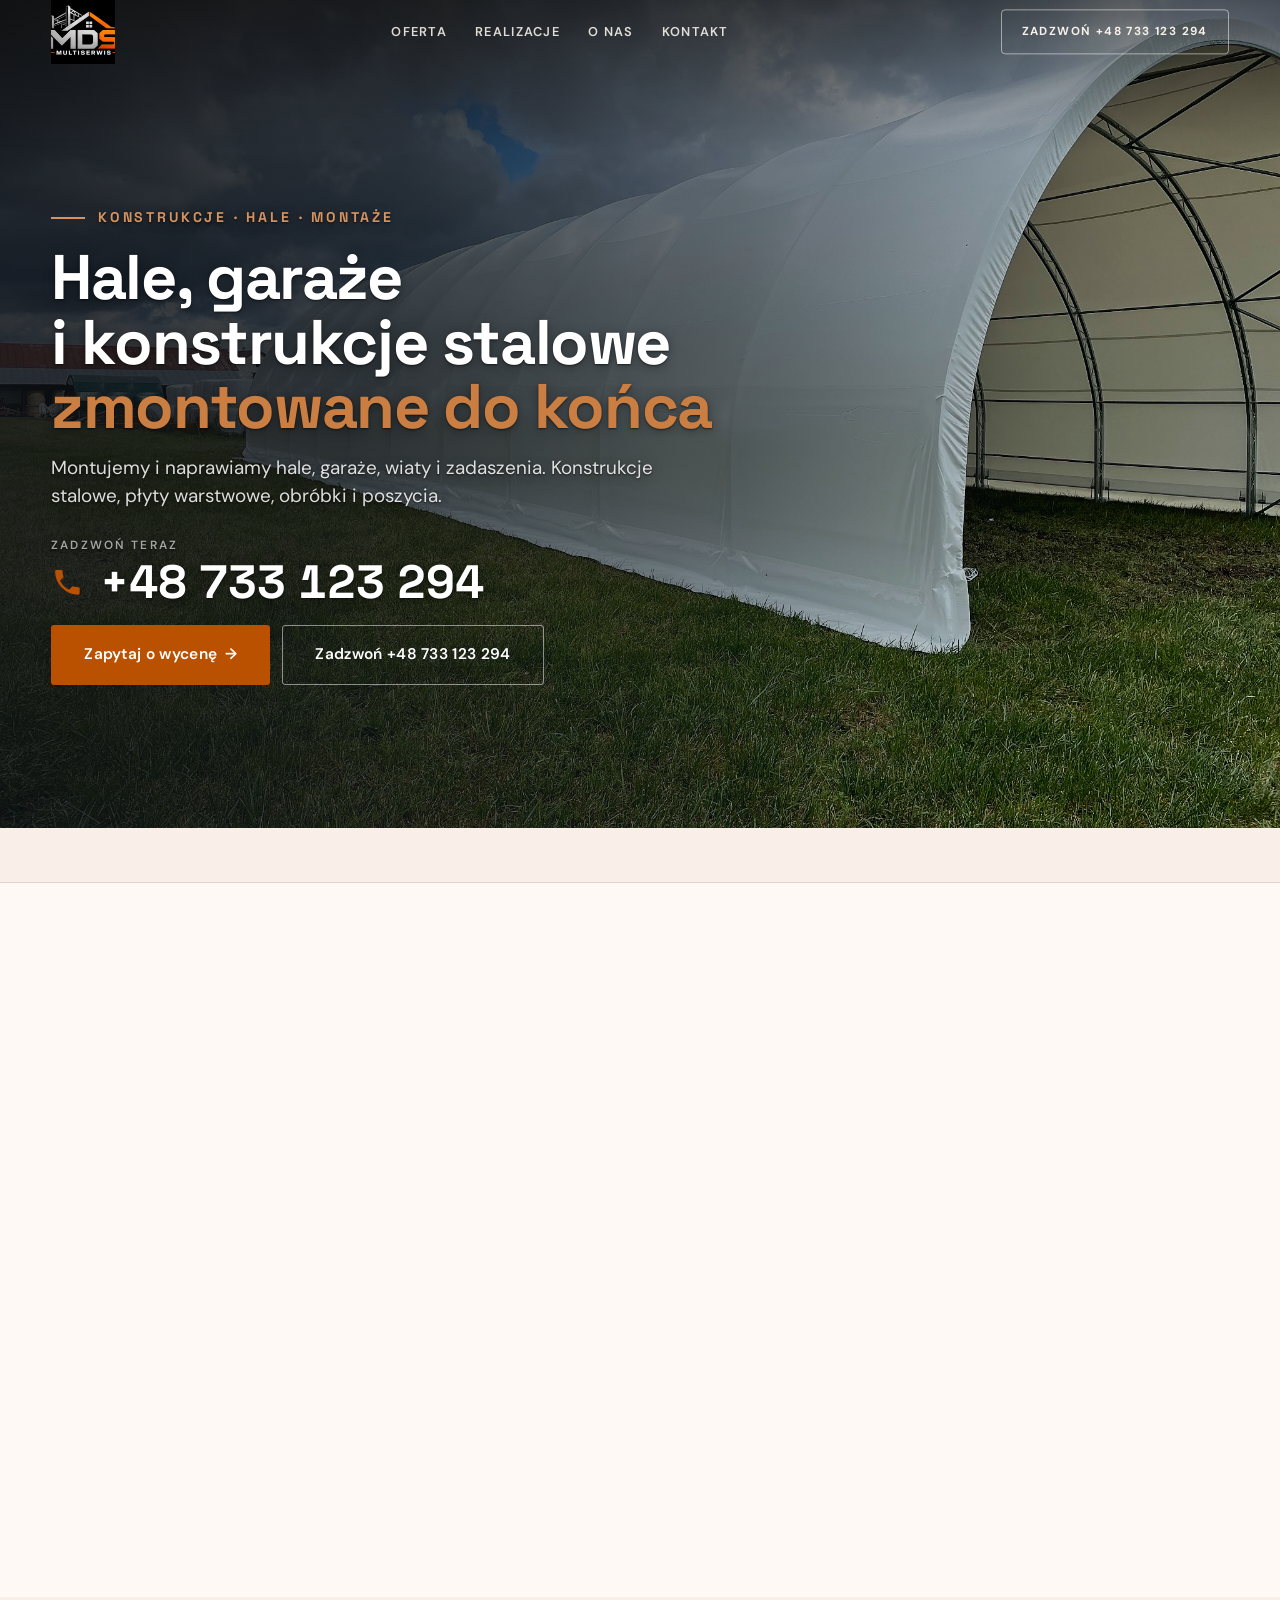
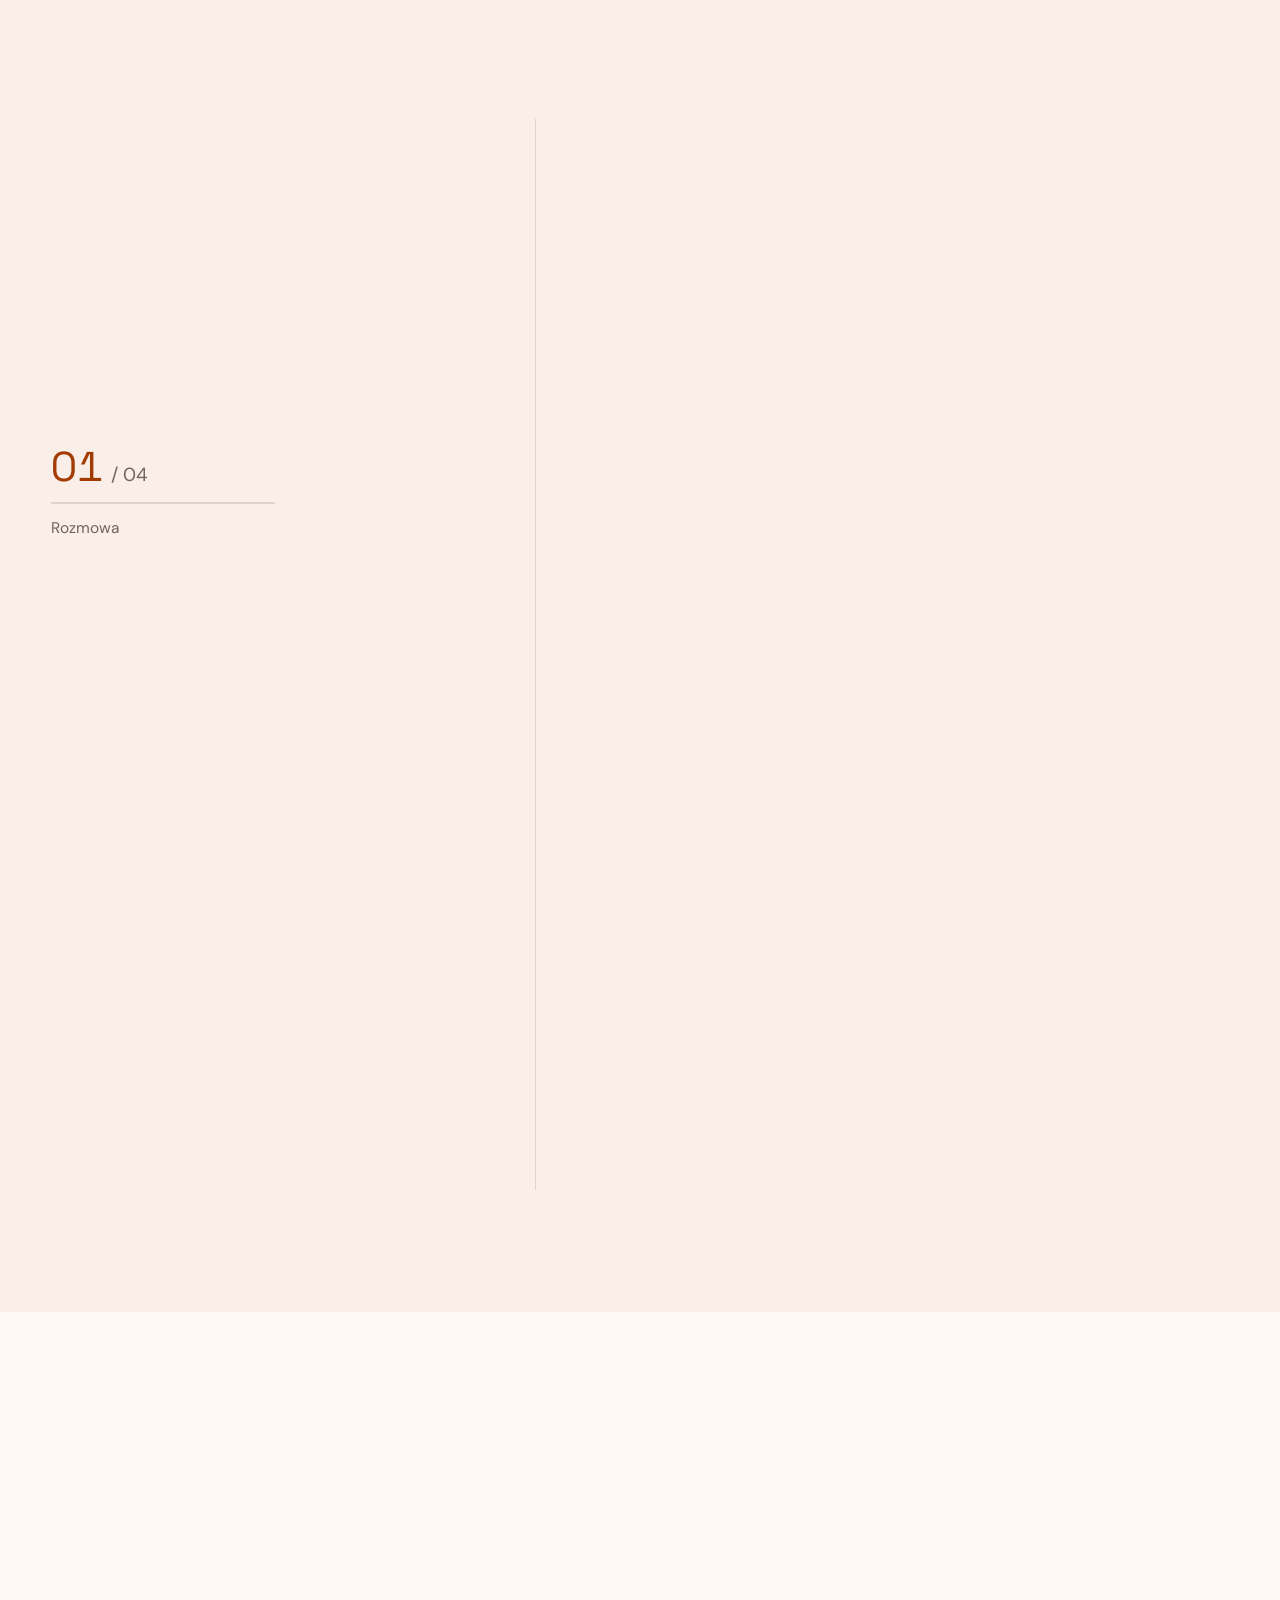
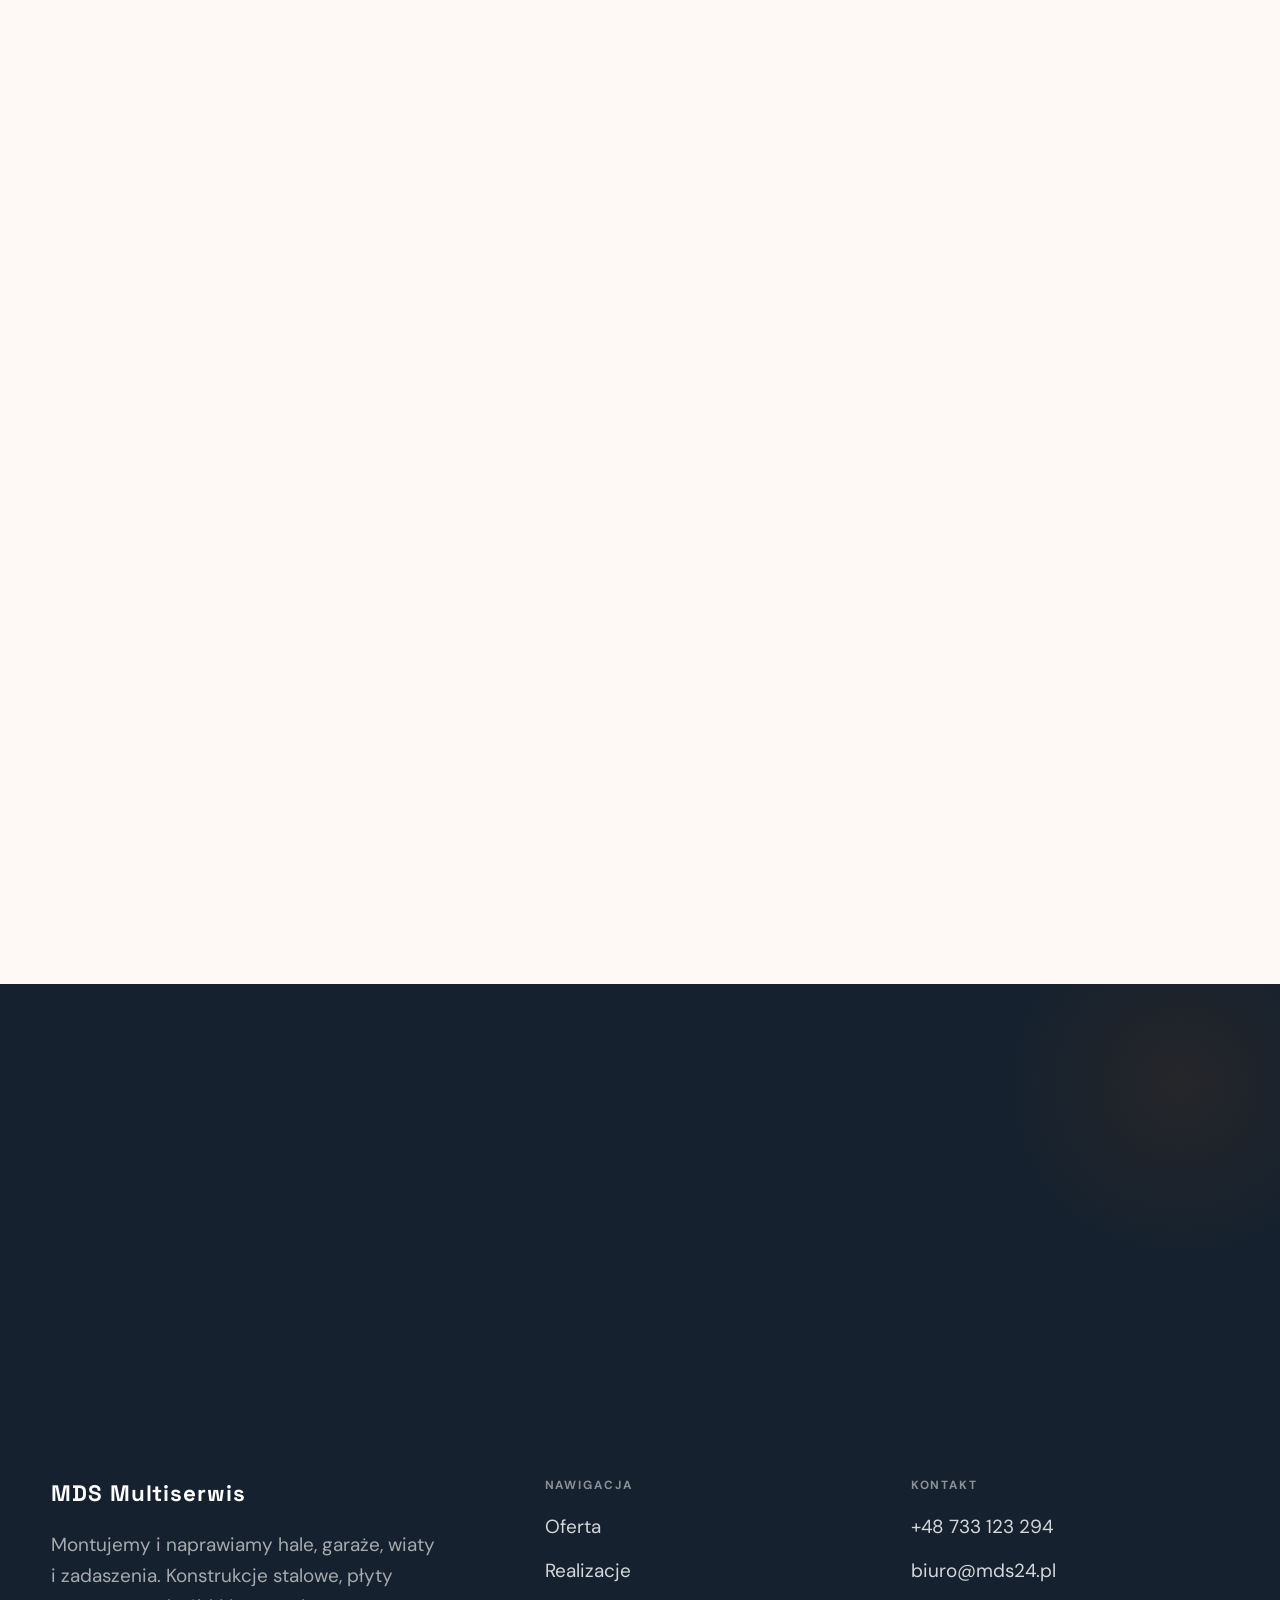
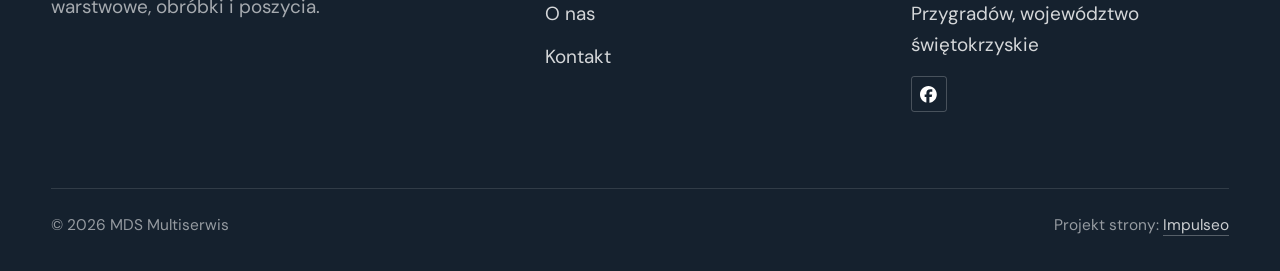
==== index.html @ 00809fe8 "Strona demo: mds-multiserwis" ====
<!DOCTYPE html>
<html lang="pl">
<head>
<meta charset="UTF-8">
<meta name="viewport" content="width=device-width, initial-scale=1.0">
<title>MDS Multiserwis - hale, konstrukcje stalowe, garaże i zadaszenia · świętokrzyskie</title>
<meta name="description" content="MDS Multiserwis - montaż i demontaż konstrukcji stalowych, hal, garaży, wiat i zadaszeń, montaż płyt warstwowych i obróbek, naprawy poszyć dachowych i ściennych. Przygradów, świętokrzyskie. Tel. 733 123 294.">
<link rel="canonical" href="https://kris20032.github.io/mds-multiserwis/">
<meta name="robots" content="noindex, nofollow">
<meta property="og:type" content="website">
<meta property="og:locale" content="pl_PL">
<meta property="og:site_name" content="MDS Multiserwis">
<meta property="og:title" content="MDS Multiserwis - hale, konstrukcje stalowe, garaże i zadaszenia · świętokrzyskie">
<meta property="og:description" content="MDS Multiserwis - montaż i demontaż konstrukcji stalowych, hal, garaży, wiat i zadaszeń, montaż płyt warstwowych i obróbek, naprawy poszyć dachowych i ściennych. Przygradów, świętokrzyskie. Tel. 733 123 294.">
<meta property="og:url" content="https://kris20032.github.io/mds-multiserwis/">
<meta property="og:image" content="https://kris20032.github.io/mds-multiserwis/img/og.jpg">
<meta property="og:image:width" content="1200">
<meta property="og:image:height" content="630">
<meta name="twitter:card" content="summary_large_image">
<script type="application/ld+json">{"@context": "https://schema.org", "@type": "LocalBusiness", "name": "MDS Multiserwis", "url": "https://kris20032.github.io/mds-multiserwis/", "telephone": "+48733123294", "image": "https://kris20032.github.io/mds-multiserwis/img/og.jpg", "areaServed": "Przygradów", "sameAs": ["https://www.facebook.com/p/MDS-Multiserwis-61585844955465/"]}</script>
<link rel="preconnect" href="https://fonts.googleapis.com">
<link rel="preconnect" href="https://fonts.gstatic.com" crossorigin>
<link href="https://fonts.googleapis.com/css2?family=Space+Grotesk:wght@500;600;700&family=DM+Sans:opsz,wght@9..40,400;9..40,500;9..40,600&display=swap" rel="stylesheet">
<link rel="stylesheet" href="assets/styles.css?v=4f0861a6">
</head>
<body>

<header class="nav">
  <div class="wrap nav-inner">
    <a class="brand brand-has-logo" href="index.html"><img class="brand-logo" src="img/logo.jpg" alt="MDS Multiserwis" width="1023" height="1023" decoding="async"></a>
    <nav class="nav-links">
      <a href="oferta.html">Oferta</a>
      <a href="realizacje.html">Realizacje</a>
      <a href="o-nas.html">O nas</a>
      <a href="kontakt.html">Kontakt</a>
      <a href="tel:+48733123294" class="btn btn-accent">Zadzwoń +48 733 123 294</a>
    </nav>
    <button class="nav-toggle" aria-label="Menu"><span></span><span></span><span></span></button>
  </div>
</header>

<main>
<section class="hero-fach">
  <img class="hf-photo" src="img/hero.jpg" fetchpriority="high" alt="MDS Multiserwis" width="2048" height="1533">
  <div class="hf-panel">
    <div class="hf-inner">
      <span class="hf-kicker">Konstrukcje · Hale · Montaże</span>
      <h1 class="hf-title">Hale, garaże i konstrukcje stalowe <em>zmontowane do końca</em></h1>
      <p class="hf-lead">Montujemy i naprawiamy hale, garaże, wiaty i zadaszenia. Konstrukcje stalowe, płyty warstwowe, obróbki i poszycia.</p>
      <a class="hf-phone" href="tel:+48733123294"><span class="hf-phone-lab">Zadzwoń teraz</span><span class="hf-phone-num"><svg class="ico-tel" width="16" height="16" viewBox="0 0 24 24" fill="none" aria-hidden="true"><path d="M6.6 10.8a15.5 15.5 0 0 0 6.6 6.6l2.2-2.2a1 1 0 0 1 1-.24 11.4 11.4 0 0 0 3.6.58 1 1 0 0 1 1 1V20a1 1 0 0 1-1 1A17 17 0 0 1 3 4a1 1 0 0 1 1-1h3.5a1 1 0 0 1 1 1c0 1.25.2 2.46.58 3.6a1 1 0 0 1-.25 1l-2.23 2.2Z" fill="currentColor"/></svg> +48 733 123 294</span></a>
      <div class="hf-actions">
        <a href="kontakt.html" class="btn btn-accent">Zapytaj o wycenę <span class="arr">→</span></a>
        <a href="tel:+48733123294" class="btn btn-ghost hf-ghost">Zadzwoń +48 733 123 294</a>
      </div>
    </div>
  </div>
</section>
<section class="fach-promise">
  <div class="wrap">
    <ul class="fp-row reveal"><li>Jasne ustalenia przed startem</li><li>Własne narzędzia i ekipa</li><li>Czytamy dokumentację techniczną</li></ul>
  </div>
</section>
<section class="gateways-band">
  <div class="wrap">
    <div class="gateways">
      <a href="oferta.html" class="gateway reveal"><img src="img/g1.jpg" alt="Konstrukcje stalowe" loading="lazy" width="2048" height="1533" decoding="async"><span class="g-ttl">Konstrukcje stalowe</span></a>
      <a href="oferta.html" class="gateway reveal"><img src="img/g2.jpg" alt="Hale, garaże, wiaty" loading="lazy" width="1448" height="1084" decoding="async"><span class="g-ttl">Hale, garaże, wiaty</span></a>
      <a href="oferta.html" class="gateway reveal"><img src="img/g3.jpg" alt="Płyty warstwowe i obróbki" loading="lazy" width="2048" height="1533" decoding="async"><span class="g-ttl">Płyty warstwowe i obróbki</span></a>
    </div>
  </div>
</section>
<section class="proces proces-os fachowcy">
  <div class="wrap proc-grid">
    <div class="proc-side">
      <div class="head reveal">
        <span class="eyebrow">Jak pracujemy</span>
        <h2>Wiesz, na czym stoisz - na każdym etapie</h2>
        <p>Od pierwszego telefonu do odbioru roboty - krok po kroku.</p>
      </div>
      <div class="proc-count" aria-hidden="true"><span class="pc-cur">01</span><span class="pc-all">/ 04</span></div>
      <div class="proc-bar" aria-hidden="true"><i></i></div>
      <p class="proc-now" aria-hidden="true">Rozmowa</p>
    </div>
    <ol class="proces-line">
      <li class="reveal"><span class="pno">01</span><h3>Rozmowa</h3><p>Dzwonisz albo piszesz: co jest do zrobienia, gdzie i w jakim terminie.</p></li>
      <li class="reveal"><span class="pno">02</span><h3>Ustalenie zakresu</h3><p>Przyjeżdżamy albo przeglądamy dokumentację i ustalamy dokładnie, co wchodzi w zakres.</p></li>
      <li class="reveal"><span class="pno">03</span><h3>Wycena</h3><p>Dostajesz konkretną wycenę przed rozpoczęciem pracy, bez względu na to, czy to jeden dzień naprawy, czy duży montaż.</p></li>
      <li class="reveal"><span class="pno">04</span><h3>Realizacja</h3><p>Przyjeżdżamy z własnymi narzędziami i doprowadzamy montaż do końca w ustalonym terminie.</p></li>
    </ol>
  </div>
</section>
<section>
  <div class="wrap">
    <div class="head reveal">
      <span class="eyebrow">Realizacje</span>
      <h2>Nasze realizacje</h2>
      <p>Hale namiotowe, garaże z płyt warstwowych, elewacje i przygotowanie terenu - zdjęcia z naszych montaży.</p>
    </div>
    <div class="gallery">
      <div class="tile t-two3 reveal"><img src="img/g4.jpg" alt="MDS Multiserwis" loading="lazy" width="2048" height="1533" decoding="async"></div>
      <div class="tile t-third reveal"><img src="img/g5.jpg" alt="MDS Multiserwis" loading="lazy" width="1464" height="1984" decoding="async"></div>
      <div class="tile t-third reveal"><img src="img/g6.jpg" alt="MDS Multiserwis" loading="lazy" width="1400" height="1048" decoding="async"></div>
      <div class="tile t-third reveal"><img src="img/g7.jpg" alt="MDS Multiserwis" loading="lazy" width="1400" height="1050" decoding="async"></div>
      <div class="tile t-third reveal"><img src="img/g8.jpg" alt="MDS Multiserwis" loading="lazy" width="1400" height="1048" decoding="async"></div>
    </div>
    <div style="margin-top:var(--space-7)" class="reveal"><a href="realizacje.html" class="btn btn-accent">Pełna galeria <span class="arr">→</span></a></div>
  </div>
</section>
<section class="fach-uslugi">
  <div class="wrap">
    <div class="head reveal">
      <span class="eyebrow">Co robimy</span>
      <h2>Montaże, konstrukcje i prace budowlane</h2>
      <p>Zakres prac, jaki robimy najczęściej - pełny opis i wycenę znajdziesz niżej.</p>
    </div>
    <ul class="fu-list">
      <li class="fu-row reveal"><div class="fu-name">Konstrukcje stalowe</div><div class="fu-desc">Montaż i demontaż konstrukcji stalowych. Pracujemy według dokumentacji technicznej, a gdy na budowie wychodzi coś nieprzewidzianego, szukamy praktycznego rozwiązania.</div><a class="fu-cta" href="kontakt.html">Wycena <span class="arr">→</span></a></li>
      <li class="fu-row reveal"><div class="fu-name">Hale, garaże, wiaty</div><div class="fu-desc">Montaż i naprawy hal, garaży, wiat i zadaszeń, także hal namiotowych na łukowej konstrukcji.</div><a class="fu-cta" href="kontakt.html">Wycena <span class="arr">→</span></a></li>
      <li class="fu-row reveal"><div class="fu-name">Płyty warstwowe i obróbki</div><div class="fu-desc">Montaż płyt warstwowych na ścianach i dachach razem z obróbkami, drzwiami i bramami w obudowie z płyt.</div><a class="fu-cta" href="kontakt.html">Wycena <span class="arr">→</span></a></li>
      <li class="fu-row reveal"><div class="fu-name">Poprawki dachów i ścian</div><div class="fu-desc">Naprawy i poprawki poszyć dachowych oraz ściennych, kiedy coś przecieka, odstaje albo zostało źle zamontowane.</div><a class="fu-cta" href="kontakt.html">Wycena <span class="arr">→</span></a></li>
      <li class="fu-row reveal"><div class="fu-name">Przygotowanie terenu</div><div class="fu-desc">Przygotowanie terenu pod garaże i konstrukcje: wyrównanie, podbudowa i obrzeże pod posadowienie.</div><a class="fu-cta" href="kontakt.html">Wycena <span class="arr">→</span></a></li>
      <li class="fu-row reveal"><div class="fu-name">Prace nietypowe</div><div class="fu-desc">Montaż gotowych konstrukcji i altan, prace remontowe i techniczne. Masz coś nietypowego do zrobienia - zapytaj.</div><a class="fu-cta" href="kontakt.html">Wycena <span class="arr">→</span></a></li>
    </ul>
    <div style="margin-top:var(--space-7)" class="reveal"><a href="oferta.html" class="btn btn-ghost">Pełna oferta <span class="arr">→</span></a></div>
  </div>
</section>
<section class="stopklatka" aria-hidden="true">
  <div class="stk-bg" style="background-image:url(img/about.jpg)"></div>
</section>
<section class="opinie op-fallback">
  <div class="wrap">
    <div class="head center reveal">
      <span class="eyebrow">Opinie</span>
      <h2>Co mówią klienci</h2>
      <p>Na Oferteo klienci ocenili nas na 5,0 w czterech opiniach. Piszą o terminowości, konkretnym kontakcie i solidnej robocie.</p>
    </div>
  </div>
</section>
<section class="obszar">
  <div class="wrap">
    <div class="head center reveal">
      <span class="eyebrow">Obszar działania</span>
      <h2>Dojeżdżamy do Ciebie</h2>
    </div>
    <p class="obszar-txt reveal" style="text-align:center;max-width:60ch;margin:0 auto 1.4rem">Baza firmy jest w Przygradowie w województwie świętokrzyskim. Obsługujemy klientów indywidualnych, firmy i generalnych wykonawców, a zasięg dojazdu ustalamy przy wycenie.</p>
    <ul class="obszar-list reveal"><li class="is-home">Przygradów</li><li>+ okolice</li></ul>
    <div class="obszar-mapa reveal" style="margin-top:var(--space-7)">
      <iframe title="Obszar działania - Przygradów i okolice" src="https://maps.google.com/maps?q=MDS%20Multiserwis%20Przygrad%C3%B3w&amp;z=11&amp;output=embed" loading="lazy" referrerpolicy="no-referrer-when-downgrade" style="width:100%;height:clamp(280px,38vh,420px);border:0;display:block;border-radius:var(--r-md)"></iframe>
    </div>
  </div>
</section>
<section class="cta">
  <div class="wrap">
    <div class="reveal">
      <span class="eyebrow">Współpraca</span>
      <h2>Masz halę albo konstrukcję do zmontowania?</h2>
      <p>Odezwij się - omówimy zakres i przedstawimy konkretną wycenę.</p>
    </div>
    <div class="cta-actions reveal">
      <a href="kontakt.html" class="btn btn-light">Zapytaj o wycenę <span class="arr">→</span></a>
      <a href="tel:+48733123294" class="btn btn-ghost btn-ghost-cta">+48 733 123 294</a>
    </div>
  </div>
</section>
</main>

<footer>
  <div class="wrap">
    <div class="foot-grid">
      <div class="foot-brand">
        <div class="name">MDS Multiserwis</div>
        <p>Montujemy i naprawiamy hale, garaże, wiaty i zadaszenia. Konstrukcje stalowe, płyty warstwowe, obróbki i poszycia.</p>
      </div>
      <div class="foot-col">
        <h4>Nawigacja</h4>
        <a href="oferta.html">Oferta</a>
        <a href="realizacje.html">Realizacje</a>
        <a href="o-nas.html">O nas</a>
        <a href="kontakt.html">Kontakt</a>
      </div>
      <div class="foot-col">
        <h4>Kontakt</h4>
        <a href="tel:+48733123294">+48 733 123 294</a>
        <a href="mailto:biuro@mds24.pl">biuro@mds24.pl</a>
        <p>Przygradów, województwo świętokrzyskie</p>
      <div class="foot-soc">
        <a class="soc" href="https://www.facebook.com/p/MDS-Multiserwis-61585844955465/" target="_blank" rel="noopener" aria-label="Facebook - MDS Multiserwis"><svg viewBox="0 0 24 24" aria-hidden="true" focusable="false"><path d="M9.101 23.691v-7.98H6.627v-3.667h2.474v-1.58c0-4.085 1.848-5.978 5.858-5.978.401 0 .955.042 1.468.103a8.68 8.68 0 0 1 1.141.195v3.325a8.623 8.623 0 0 0-.653-.036 26.805 26.805 0 0 0-.733-.009c-.707 0-1.259.096-1.675.309a1.686 1.686 0 0 0-.679.622c-.258.42-.374.995-.374 1.752v1.297h3.919l-.386 2.103-.287 1.564h-3.246v8.245C19.396 23.238 24 18.179 24 12.044c0-6.627-5.373-12-12-12s-12 5.373-12 12c0 5.628 3.874 10.35 9.101 11.647Z" fill="currentColor"/></svg></a>
      </div>
      </div>
    </div>
    <div class="foot-bot">
      <span>© 2026 MDS Multiserwis</span>
      <span>Projekt strony: <a class="foot-credit" href="https://impulseo.pl" target="_blank" rel="noopener">Impulseo</a></span>
    </div>
  </div>
</footer>
<div class="sticky-call"><a class="sc-call" href="tel:+48733123294"><svg class="ico-tel" width="16" height="16" viewBox="0 0 24 24" fill="none" aria-hidden="true"><path d="M6.6 10.8a15.5 15.5 0 0 0 6.6 6.6l2.2-2.2a1 1 0 0 1 1-.24 11.4 11.4 0 0 0 3.6.58 1 1 0 0 1 1 1V20a1 1 0 0 1-1 1A17 17 0 0 1 3 4a1 1 0 0 1 1-1h3.5a1 1 0 0 1 1 1c0 1.25.2 2.46.58 3.6a1 1 0 0 1-.25 1l-2.23 2.2Z" fill="currentColor"/></svg> Zadzwoń</a><a class="sc-quote" href="kontakt.html">Zapytaj o wycenę</a></div>
<div class="demo-wazne" data-do="2026-11-19" data-cykl="3" hidden><svg class="dw-ico" width="13" height="13" viewBox="0 0 24 24" fill="none" aria-hidden="true"><circle cx="12" cy="12" r="8.6" stroke="currentColor" stroke-width="1.8"/><path d="M12 7.2V12l3.3 2" stroke="currentColor" stroke-width="1.8" stroke-linecap="round"/></svg><span class="dw-txt"></span></div>

<script src="assets/main.js"></script>
</body>
</html>
---- assets/styles.css ----
/* ============================================================
   STOLBASZ — premium, architektoniczny B2B fit-out
   Jasna paleta, zero brązu. System wg premium-web-craft.
   Projekt strony: Impulseo (impulseo.pl)
   ============================================================ */

:root{
  /* PALETA — jasna, architektoniczna, chłodna */
  --paper:#F4F6F8;          /* główne tło */
  --paper-2:#E7EBEF;        /* sekcje alternatywne (chłodny jasny szary) */
  --paper-3:#E7EBEF;        /* delikatne wypełnienia */
  --ink:#15212E;            /* tekst główny — chłodny grafit */
  --ink-soft:#243443;       /* nagłówki drugorzędne */
  --muted:#6B7785;          /* tekst poboczny */
  --line:rgba(21,33,46,.12);/* hairline */
  --accent:#E8A317;         /* stonowany petrol-slate — jedyny akcent */
  --accent-d:#C9870C;
  --accent-soft:rgba(232,163,23,.10);
  --dark:#15212E;           /* sekcje ciemne (stopka/CTA) */

  /* HOVER ZDJĘĆ — JEDEN standard dla całego silnika (decyzja K. 04.08.2026, artefakt z wariantami).
     AKTUALNE (K.+Szymon 09.08.2026, wybór z artefaktu 6 wariantów): zoom 1.05 przy 1.4s -
     przy tak długim czasie mocniejszy kadr NIE skacze, tylko „oddycha". Poprzedni standard
     (1.02 / .55s z 04.08) odbierany jako dynamiczny i szybki.
     Spoczynek lekko przygaszony, ale TYLKO tam, gdzie jest mysz (@media hover:hover) —
     na telefonie zdjęcia zostają w pełnej jasności. */
  --img-zoom:1.05;                   /* K.+Szymon 09.08: wariant F z artefaktu porównawczego */
  --img-rest:brightness(.95) saturate(.99);
  --img-hot:brightness(1.06) saturate(1.05);
  --img-dur:1.4s;                    /* K.+Szymon 09.08 (wariant F): powoli = elegancko */
  --img-ease:cubic-bezier(.16,.84,.44,1);  /* miękki ogon, efekt „oddychania" */

  /* ODSTĘPY — skala 4/8 */
  --space-1:4px; --space-2:8px; --space-3:12px; --space-4:16px; --space-5:24px;
  --space-6:32px; --space-7:48px; --space-8:64px; --space-9:96px; --space-10:128px;

  /* TYPOGRAFIA — fluid clamp() (skala podbita 16.07.2026: większe, czytelniejsze litery — uwaga Adama) */
  --text-sm:clamp(.9rem,.87rem + .12vw,1rem);
  --text-base:clamp(1.08rem,1.04rem + .18vw,1.2rem);
  --text-lg:clamp(1.24rem,1.15rem + .34vw,1.44rem);
  --text-h3:clamp(1.34rem,1.22rem + .55vw,1.66rem);
  --text-h2:clamp(2.1rem,1.66rem + 2.1vw,3.1rem);
  --text-h1:clamp(2.9rem,2.1rem + 4vw,5.1rem);

  /* PROMIENIE — architektoniczne, raczej ostre */
  --r-sm:3px; --r-md:6px; --r-lg:10px;

  /* RUCH */
  --ease:cubic-bezier(.25,.46,.45,.94); --dur:.24s;

  /* CIENIE — miękkie, warstwowe */
  --sh-sm:0 1px 2px rgba(16,24,32,.04), 0 2px 8px rgba(16,24,32,.05);
  --sh-md:0 2px 6px rgba(16,24,32,.05), 0 12px 28px -8px rgba(16,24,32,.12);
  --sh-lg:0 6px 14px rgba(16,24,32,.07), 0 26px 56px -18px rgba(16,24,32,.22);

  --hairline:1px solid var(--line);

  --font-display:'Space Grotesk','Inter',sans-serif;
  --font-body:'DM Sans','Inter',sans-serif;
}

*{box-sizing:border-box;margin:0;padding:0}
html{scroll-behavior:smooth}
body{
  font-family:var(--font-body);
  font-size:var(--text-base);
  line-height:1.65;
  color:var(--ink);
  background:var(--paper);
  -webkit-font-smoothing:antialiased;
  text-rendering:optimizeLegibility;
}
img{max-width:100%;height:auto;display:block}  /* height:auto = width/height z atrybutów trzyma proporcje (TOP#12) */
a{color:inherit;text-decoration:none}

.wrap{width:min(92%,1180px);margin-inline:auto}
section{padding-block:clamp(52px,6.5vw,96px)}

h1,h2,h3{font-family:var(--font-display);font-weight:700;line-height:1.08;letter-spacing:-.02em;color:var(--ink)}
h1{font-size:var(--text-h1);letter-spacing:-.035em}
h2{font-size:var(--text-h2);letter-spacing:-.025em}
h3{font-size:var(--text-h3)}
/* MIARA — długość wiersza. WCAG 2.2 SC 1.4.8: max 80 znaków; Butterick: 45–90.
   68ch daje realnie 72–78 znaków polskiego tekstu, czyli z zapasem pod granicą.
   Wcześniej limit miał TYLKO <p> — <li>, <blockquote> i <dd> nie miały żadnego,
   i to jedyny powód, dla którego 23 bloki na dwóch oddanych stronach jadą po
   83–106 znaków w wierszu (pomiar 07.08.2026, bramka `miara`).
   ⚠️ Listy i definicje ograniczamy TYLKO bez klasy: `ul`/`ol` z klasą to u nas
   układ (siatki kafli, menu), a nie tekst ciągły — tam miarę wyznacza układ. */
/* 60ch, nie 68ch (K. 10.08): po zmianie fontów na węższe kroje (DM Sans i spółka)
   w 68ch mieściło się ~90 znaków - bramka pikselowa słusznie zgłaszała przekroczenie
   granicy 80. Pomiar na żywej przeglądarce: 60ch = 90 znaków, 53ch = ~78 znaków, czyli normę WCAG 1.4.8. */
:root{ --miara:53ch }
p{max-width:min(100%,var(--miara))}
blockquote,
ul:not([class])>li, ol:not([class])>li,
dl:not([class])>dd{max-width:min(100%,var(--miara))}

/* ⚠️ Świadomie BEZ wyjątku `.tile p,.card p,.svc p{max-width:none}`, choć nasuwa się sam:
   te akapity BYŁY już ograniczone (stare `p{max-width:65ch}`), więc „wyjątek" nie odblokowałby
   niczego nowego — tylko ROZLUŹNIŁ stan sprzed zmiany na wszystkich demach naraz.
   `figcaption` żadna z reguł wyżej nie dotyczy, więc też nie potrzebuje zwolnienia. */

/* ŁAMANIE. `balance` wyrównuje długości wierszy w nagłówku, `pretty` pilnuje ostatniego
   wiersza akapitu, żeby nie został w nim jeden wyraz. Obsługiwane od Chrome 117 /
   Safari 17.5; starsze przeglądarki po prostu ignorują tę własność.
   `text-wrap:pretty` nie występowało dotąd ANI RAZ w silniku ani w repo klientów. */
h1,h2,h3,.lead,.lede{text-wrap:balance}
p,li,blockquote,dd{text-wrap:pretty}

.eyebrow{
  font-family:var(--font-body);
  font-size:var(--text-sm);
  font-weight:600;
  letter-spacing:.18em;
  text-transform:uppercase;
  color:var(--accent);
  display:inline-flex;align-items:center;gap:var(--space-3);
}
/* flex:none + margin-top = kreska trzyma się PIERWSZEJ linii. Wcześniej align-items:center
   centrowało ją względem całego bloku i przy zawinięciu (długi kicker typu
   „…WNĘTRZ · LESZNO · OD 2019") druga linia lądowała z brzydkim wcięciem. */
.eyebrow{align-items:flex-start}
.eyebrow>*,.eyebrow{text-wrap:balance}   /* dlugi kicker lamal sie na sierote typu samo „2019" w drugiej linii */
.eyebrow::before{content:"";width:28px;height:1px;background:var(--accent);display:inline-block;flex:none;margin-top:.62em}

.muted{color:var(--muted)}
.lead{font-size:var(--text-lg);line-height:1.55;color:var(--ink-soft);max-width:50ch}

/* ---------- BUTTONS ---------- */
.btn{
  display:inline-flex;align-items:center;gap:var(--space-2);
  font-weight:600;font-size:var(--text-sm);letter-spacing:.02em;
  padding:var(--space-4) var(--space-6);
  border-radius:var(--r-sm);
  transition:transform var(--dur) var(--ease),box-shadow var(--dur) var(--ease),background var(--dur) var(--ease);
  cursor:pointer;border:1px solid transparent;
}
.btn-accent{background:var(--accent);color:#fff;box-shadow:var(--sh-sm)}
.btn-accent:hover{background:var(--accent-d);transform:translateY(-2px);box-shadow:var(--sh-md)}
.btn-accent:active{transform:translateY(0);box-shadow:var(--sh-sm)}
.btn-ghost{background:transparent;color:var(--ink);border-color:var(--line)}
.btn-ghost:hover{border-color:var(--accent);color:var(--accent);transform:translateY(-2px)}
.btn-light{background:#fff;color:var(--ink);box-shadow:var(--sh-sm)}
.btn-light:hover{transform:translateY(-2px);box-shadow:var(--sh-md)}
.btn .arr{transition:transform var(--dur) var(--ease)}
.btn:hover .arr{transform:translateX(4px)}

/* ---------- NAV ---------- */
.nav{
  position:sticky;top:0;z-index:50;
  background:color-mix(in srgb,var(--paper) 88%,transparent);
  backdrop-filter:saturate(140%) blur(10px);
  border-bottom:var(--hairline);
}
.nav-inner{display:flex;align-items:center;justify-content:space-between;gap:var(--space-5);height:72px}
/* ANTY-NACHODZENIE (K. 05.08.2026): długa nazwa firmy + przycisk z pełnym numerem nie mieściły się w pasku
   i flex ściskał linki PONIŻEJ ich treści - "Kontakt" wchodził na ramkę "Zadzwoń +48 ...". Teraz ustępuje
   nazwa marki (skrót wielokropkiem), a menu i przycisk nigdy się nie kurczą ani nie zachodzą na siebie. */
.brand{display:flex;flex-direction:column;line-height:1;min-width:0;flex:0 1 auto}
.brand .name{font-family:var(--font-display);font-weight:800;font-size:1.35rem;letter-spacing:.04em;white-space:nowrap;overflow:hidden;text-overflow:ellipsis}
.brand .sub{font-size:.62rem;letter-spacing:.34em;text-transform:uppercase;color:var(--muted);margin-top:5px;white-space:nowrap;overflow:hidden;text-overflow:ellipsis}
.nav-links{display:flex;align-items:center;gap:var(--space-6);flex:0 0 auto}
.nav-links a{font-size:var(--text-sm);font-weight:500;color:var(--ink-soft);position:relative;padding-block:4px;white-space:nowrap;transition:color var(--dur) var(--ease)}
.nav-links a::after{content:"";position:absolute;left:0;bottom:0;width:0;height:1.5px;background:var(--accent);transition:width var(--dur) var(--ease)}
.nav-links a:hover,.nav-links a.active{color:var(--ink)}
.nav-links a:hover::after,.nav-links a.active::after{width:100%}
.nav-links .btn{padding:var(--space-2) var(--space-5)}
/* przyciski w nav: właściwy kolor (przebij .nav-links a) + bez podkreślenia */
.nav-links a.btn-accent{color:#fff}
.nav-links a.btn-ghost,.nav-links a.btn-light{color:var(--ink)}
/* CTA w pasku: NIE podkreślenie spod linków menu, ale ten sam przelatujący błysk,
   co na wszystkich innych przyciskach (zgłoszenie K. 13.08.2026 - „na hero jest efekt
   światła przechodzącego przez przycisk, na navbarze go nie ma, a mają być identyczne").
   Reguła `.nav-links a::after` jest silniejsza od `.btn::after`, więc trzeba jej
   geometrię wyzerować i wpisać połysk z nazwy - samo `display:none` gasiło efekt. */
.nav-links a.btn::after{
  display:block;content:"";position:absolute;inset:0;z-index:-1;pointer-events:none;
  width:auto;height:auto;border-radius:inherit;   /* kasuje geometrię podkreślenia (width:0;height:1.5px) */
  background:linear-gradient(100deg,transparent 32%,rgba(255,255,255,.20) 50%,transparent 68%);
  translate:-120% 0}
@media (prefers-reduced-motion:no-preference){
  .nav-links a.btn:hover::after{translate:120% 0;transition:translate .75s var(--mt-ease,cubic-bezier(.16,.84,.44,1))}
}
.nav-toggle{display:none;background:none;border:none;cursor:pointer;flex-direction:column;gap:5px;padding:8px}
.nav-toggle span{width:24px;height:2px;background:var(--ink);transition:var(--dur)}
/* Ciasny zakres MIĘDZY menu mobilnym a pełnym pulpitem: zbijamy odstępy i nazwę marki,
   żeby wszystko zmieściło się naturalnie, zanim w ogóle dojdzie do skracania wielokropkiem. */
@media(max-width:1280px) and (min-width:921px){
  .nav-links{gap:var(--space-4)}
  .nav-links .btn{padding:var(--space-2) var(--space-4)}
  .brand .name{font-size:1.15rem}
}

/* ---------- HERO (split) ---------- */
.hero{position:relative;overflow:hidden;border-bottom:var(--hairline)}
.hero-grid{display:grid;grid-template-columns:1.05fr .95fr;gap:clamp(24px,4vw,60px);align-items:center;
  padding-block:clamp(36px,4.5vw,64px)}
.hero-copy .eyebrow{margin-bottom:var(--space-5)}
.hero-copy h1{margin-bottom:var(--space-5)}
.hero-copy .lead{margin-bottom:var(--space-7)}
.hero-actions{display:flex;flex-wrap:wrap;gap:var(--space-4)}
.hero-art{position:relative;aspect-ratio:4/3;border-radius:var(--r-lg);overflow:hidden;box-shadow:var(--sh-lg)}
.hero-art img{width:100%;height:100%;object-fit:cover}
.hero-art::after{content:"";position:absolute;inset:0;background:linear-gradient(180deg,transparent 55%,rgba(18,24,28,.28))}
.hero-badge{position:absolute;left:var(--space-5);bottom:var(--space-5);z-index:2;
  background:rgba(252,252,251,.94);backdrop-filter:blur(4px);
  border-radius:var(--r-md);padding:var(--space-4) var(--space-5);box-shadow:var(--sh-md);max-width:78%}
.hero-badge strong{display:block;font-family:var(--font-display);font-size:1rem;letter-spacing:-.01em}
.hero-badge span{font-size:var(--text-sm);color:var(--muted)}

/* ---------- HERO duży / kinowy (strona główna) ---------- */
.hero-cine{position:relative;min-height:clamp(560px,82vh,840px);min-height:clamp(560px,82svh,840px);display:flex;align-items:center;overflow:hidden;border-bottom:var(--hairline)}
.hero-cine>img{position:absolute;inset:0;width:100%;height:100%;object-fit:cover;z-index:0}
.hero-cine::after{content:"";position:absolute;inset:0;z-index:1;
  background:linear-gradient(95deg,rgba(13,18,23,.86) 0%,rgba(13,18,23,.64) 32%,rgba(13,18,23,.24) 62%,rgba(13,18,23,.04) 100%)}
.hero-cine .wrap{position:relative;z-index:2;padding-block:var(--space-8)}
.hero-cine .hero-copy{max-width:660px}
.hero-cine .eyebrow{color:#fff;margin-bottom:var(--space-5)}
.hero-cine .eyebrow::before{background:#fff}
.hero-cine h1{color:#fff;margin-bottom:var(--space-5);font-size:clamp(2.9rem,2rem + 4.4vw,5.2rem);text-wrap:balance}
.hero-cine .lead{color:rgba(255,255,255,.92);max-width:48ch;margin-bottom:var(--space-7)}
.hero-cine .hero-actions{display:flex;flex-wrap:wrap;gap:var(--space-4)}
/* NISKIE OKNO (laptop z dokiem i paskami przeglądarki ma ~700-780 px wysokości widoku):
   H1 do 5.2rem + długi lead nie mieściły się i przyciski wypadały POD krawędź ekranu -
   klient widział stronę bez ani jednego CTA. Skalujemy w dół, zamiast przycinać treść. */
@media(min-width:821px) and (max-height:820px){
  .hero-cine{min-height:clamp(520px,94svh,780px)}
  .hero-cine .wrap{padding-block:var(--space-6)}
  .hero-cine h1{font-size:clamp(2.2rem,1.5rem + 2.6vw,3.6rem);margin-bottom:var(--space-4)}
  .hero-cine .eyebrow{margin-bottom:var(--space-4)}
  .hero-cine .lead{margin-bottom:var(--space-5);max-width:44ch}
}
@media(max-width:680px){
  .hero-cine{min-height:clamp(520px,76vh,640px);min-height:clamp(520px,76svh,640px);align-items:flex-end}
  .hero-cine::after{background:linear-gradient(0deg,rgba(13,18,23,.9) 6%,rgba(13,18,23,.45) 55%,rgba(13,18,23,.25) 100%)}
  .hero-cine .wrap{padding-bottom:var(--space-9)}
  /* TELEFON (~90% oglądających): lead potrafił zająć 8 linii i zepchnąć CTA poza pierwszy ekran.
     Zwężamy interlinię i skalę - treści nie ucinamy, bo to ona sprzedaje. */
  .hero-cine .lead{font-size:.98rem;line-height:1.5;margin-bottom:var(--space-5)}
  .hero-cine .eyebrow{font-size:.72rem;letter-spacing:.13em;margin-bottom:var(--space-4)}
  .hero-cine .eyebrow::before{width:20px}
  .hero-cine h1{margin-bottom:var(--space-4)}
}

/* full-bleed hero variant (podstrony) */
.pagehead{position:relative;min-height:46vh;min-height:46svh;display:flex;align-items:flex-end;overflow:hidden;border-bottom:var(--hairline)}
.pagehead img{position:absolute;inset:0;width:100%;height:100%;object-fit:cover}
/* 10.08.2026 (decyzja K.): mocniejsze przyciemnienie + cień pod tekstem. Bramka mierzyła na
   nagłówkach podstron 3,38-3,43:1 przy wymaganych 4,5 — jasne zdjęcie (hala, śnieg, niebo)
   podchodziło pod biały tekst. Zdjęcia klientów są różne, więc kontrast musi dawać WARSTWA,
   a nie szczęśliwy dobór kadru. */
.pagehead::after{content:"";position:absolute;inset:0;background:linear-gradient(180deg,rgba(18,24,28,.40),rgba(18,24,28,.76))}
.pagehead .wrap{position:relative;z-index:2;padding-block:var(--space-9);color:#fff}
.pagehead h1{color:#fff;max-width:18ch;text-shadow:0 2px 16px rgba(0,0,0,.55)}
.pagehead .eyebrow{color:#fff}
.pagehead .eyebrow::before{background:#fff}
.pagehead p{color:rgba(255,255,255,.92);margin-top:var(--space-4);max-width:54ch;text-shadow:0 1px 12px rgba(0,0,0,.5)}

/* ---------- STRIP (pasek skrótów / liczby) ---------- */
.strip{background:var(--dark);color:#fff}
/* PASEK HASEŁ — standard 04.08.2026 (decyzja K.): 5 haseł w JEDNYM rzędzie, tekst WYŚRODKOWANY,
   węższe marginesy boczne niż reszta strony (pasek ma iść szerzej), równe wysokości kolumn. */
.strip .wrap{width:min(96%,1440px);display:grid;grid-template-columns:repeat(5,1fr);
  gap:var(--space-5);padding-block:var(--space-7);align-items:stretch}
.strip .item .k{font-family:var(--font-display);font-size:clamp(1.05rem,.82rem + .85vw,1.55rem);
  font-weight:800;letter-spacing:-.02em;color:#fff;line-height:1.18;text-wrap:balance}
.strip .item .v{font-size:var(--text-sm);color:rgba(255,255,255,.66);margin-top:var(--space-2);line-height:1.4}
.strip .item{border-left:2px solid var(--accent);padding-inline:var(--space-4);
  text-align:center;display:flex;flex-direction:column;justify-content:center}
/* liczba kolumn = liczba haseł, żeby ostatnie nie zostawało samo w drugim rzędzie.
   Klasę n-N nadaje multipage.py; domyślnie (bez klasy) pasek jest 5-kolumnowy. */
.strip.n-2 .wrap{grid-template-columns:repeat(2,1fr)}
.strip.n-3 .wrap{grid-template-columns:repeat(3,1fr)}
.strip.n-4 .wrap{grid-template-columns:repeat(4,1fr);gap:var(--space-6)}
.strip.n-4 .item .k{font-size:clamp(1.3rem,1rem + 1.1vw,2rem)}
.strip.n-6 .wrap{grid-template-columns:repeat(6,1fr);gap:var(--space-4)}
.strip.n-6 .item .k{font-size:clamp(.98rem,.8rem + .7vw,1.35rem)}
/* równe łamanie: zamiast "długa linia + jedno słowo" obie linie zbliżonej długości */
.strip .item .k{text-wrap:balance}

/* ---------- SECTION HEAD ---------- */
.head{max-width:48rem;margin-bottom:var(--space-8)}
.head.center{margin-inline:auto;text-align:center}
.head .eyebrow{margin-bottom:var(--space-4)}
.head h2{margin-bottom:var(--space-4)}
.head p{color:var(--muted);font-size:var(--text-lg);line-height:1.55}
.head.center p{margin-inline:auto}

/* ---------- INTRO SPLIT ---------- */
.split{display:grid;grid-template-columns:.92fr 1.08fr;gap:clamp(28px,5vw,80px);align-items:center}
.split.rev{grid-template-columns:1.08fr .92fr}
.split.rev .split-art{order:-1}
.split-art{position:relative;aspect-ratio:5/4;border-radius:var(--r-lg);overflow:hidden;box-shadow:var(--sh-lg)}
.split-art img{width:100%;height:100%;object-fit:cover}
.split-copy h2{margin-bottom:var(--space-5)}
.split-copy p+p{margin-top:var(--space-4)}
.split-copy .btn{margin-top:var(--space-6)}

/* ---------- SERVICES (zakres) ---------- */
.svc-grid{display:grid;grid-template-columns:repeat(auto-fit,minmax(280px,1fr));gap:var(--space-5)}
.svc{background:#fff;border:var(--hairline);border-radius:var(--r-md);padding:var(--space-7) var(--space-6);
  transition:transform var(--dur) var(--ease),box-shadow var(--dur) var(--ease),border-color var(--dur) var(--ease);
  position:relative;overflow:hidden}
.svc::before{content:"";position:absolute;left:0;top:0;width:3px;height:0;background:var(--accent);transition:height var(--dur) var(--ease)}
.svc:hover{transform:translateY(-4px);box-shadow:var(--sh-md);border-color:transparent}
.svc:hover::before{height:100%}
.svc .ic{font-family:var(--font-display);font-size:.8rem;font-weight:700;letter-spacing:.12em;color:var(--accent);margin-bottom:var(--space-4)}
.svc h3{margin-bottom:var(--space-3);font-size:1.22rem}
.svc p{color:var(--muted);font-size:var(--text-base);line-height:1.6}

/* big detailed service rows */
.svc-row{display:grid;grid-template-columns:.8fr 1.2fr;gap:clamp(20px,4vw,60px);align-items:center;padding-block:var(--space-8)}
.svc-row+.svc-row{border-top:var(--hairline)}
.svc-row.rev{grid-template-columns:1.2fr .8fr}
/* Naprzemienny układ wierszy oferty: co drugi wiersz ma zdjęcie po PRAWEJ.
   Było `order:-1` — martwy kod, bo zdjęcie i tak jest pierwszym dzieckiem w HTML,
   więc wszystkie wiersze wyglądały identycznie (zdjęcie zawsze z lewej), a `rev`
   zmieniało tylko szerokość kolumn. Znalezione 29.07.2026 przy różnicowaniu kierunków
   animacji (pomiar pozycji: art.mid 390/502 przy row.mid 756 — zawsze lewa strona). */
.svc-row.rev .svc-row-art{order:2}
.svc-row-art{aspect-ratio:4/3;border-radius:var(--r-md);overflow:hidden;box-shadow:var(--sh-md)}
.svc-row-art img{width:100%;height:100%;object-fit:cover}
.svc-row h3{font-size:1.5rem;margin-bottom:var(--space-4)}
.svc-row .num{font-family:var(--font-display);font-size:.85rem;font-weight:700;letter-spacing:.14em;color:var(--accent);display:block;margin-bottom:var(--space-3)}
.svc-row ul{list-style:none;margin-top:var(--space-4);display:flex;flex-direction:column;gap:var(--space-2)}
.svc-row li{position:relative;padding-left:var(--space-5);color:var(--muted);font-size:var(--text-base)}
.svc-row li::before{content:"";position:absolute;left:0;top:.62em;width:8px;height:1px;background:var(--accent)}

/* ---------- GALLERY (realizacje) ---------- */
.gallery{display:grid;grid-template-columns:repeat(12,1fr);gap:var(--space-4);grid-auto-rows:200px}
/* GALERIA MASONRY — pionowe zdjęcia (portrety beauty/wellness) bez przycinania: kolumny, height auto */
.gallery-masonry{column-count:3;column-gap:var(--space-4)}
@media(max-width:900px){.gallery-masonry{column-count:2}}
@media(max-width:560px){.gallery-masonry{column-count:1}}
.gallery-masonry .m-tile{break-inside:avoid;margin:0 0 var(--space-4);padding:0;position:relative;overflow:hidden;border-radius:var(--r-md);border:1px solid var(--line)}
.gallery-masonry .m-tile img{width:100%;height:auto;display:block}
.gallery-masonry .m-tile .cap{position:absolute;left:0;right:0;bottom:0;padding:var(--space-4);color:#fff;background:linear-gradient(0deg,rgba(0,0,0,.55),transparent);font-size:var(--text-sm)}
.gallery-masonry .m-tile .cap small{display:block;font-weight:400;opacity:.78;letter-spacing:.04em;text-transform:uppercase;font-size:.66rem;margin-top:3px}
.tile{position:relative;overflow:hidden;border-radius:var(--r-md);box-shadow:var(--sh-sm);
  transition:transform var(--dur) var(--ease),box-shadow var(--dur) var(--ease)}
.tile img{width:100%;height:100%;object-fit:cover;
  transition:transform var(--img-dur) var(--img-ease),filter var(--img-dur) var(--img-ease)}
.tile:hover{box-shadow:var(--sh-md)}
.tile .cap{position:absolute;left:0;right:0;bottom:0;padding:var(--space-5) var(--space-4) var(--space-4);
  /* mocniejszy spad + cien pod tekstem: na JASNYCH zdjeciach klienta (biale fronty, sciany)
     slaby gradient dawal kontrast ~1.5:1 zamiast wymaganych 3.6:1 (bramka wygladu, 10.08.2026) */
  background:linear-gradient(transparent 10%,rgba(18,24,28,.55) 40%,rgba(18,24,28,.88) 68%,rgba(18,24,28,.99));color:#fff;
  text-shadow:0 1px 2px rgba(0,0,0,.85),0 2px 10px rgba(0,0,0,.55);
  font-size:var(--text-sm);font-weight:600;letter-spacing:.01em;
  opacity:0;transform:translateY(8px);transition:var(--dur) var(--ease)}
.tile:hover .cap{opacity:1;transform:translateY(0)}
.tile .cap small{display:block;font-weight:400;opacity:.78;letter-spacing:.04em;text-transform:uppercase;font-size:.66rem;margin-top:3px}
/* bento spans */
.t-wide{grid-column:span 6}
.t-tall{grid-column:span 6;grid-row:span 2}
.t-std{grid-column:span 6}
.t-third{grid-column:span 4}
.t-two3{grid-column:span 8}

/* ---------- TRUST / WIARYGODNOŚĆ ---------- */
.trust{background:var(--paper-2)}
.trust-grid{display:grid;grid-template-columns:repeat(auto-fit,minmax(240px,1fr));gap:var(--space-5);margin-top:var(--space-7)}
.trust-card{background:#fff;border-radius:var(--r-md);padding:var(--space-7) var(--space-6);box-shadow:var(--sh-sm);border-top:3px solid var(--accent)}
.trust-card .big{font-family:var(--font-display);font-size:clamp(1.8rem,1.3rem + 1.6vw,2.6rem);font-weight:800;letter-spacing:-.02em;color:var(--ink);line-height:1}
.trust-card h3{font-size:1.12rem;margin:var(--space-3) 0 var(--space-2)}
.trust-card p{color:var(--muted);font-size:var(--text-base);line-height:1.55}

/* ---------- CTA band ---------- */
.cta{background:var(--dark);color:#fff;position:relative;overflow:hidden}
/* telefon w CTA: na ciemnym tle biały (domyślnie), rodziny z JASNYM tłem CTA
   nadpisują to u siebie - wcześniej kolor siedział w stylu inline i wygrywał z rodziną. */
.cta .btn-ghost-cta{color:#fff;border-color:rgba(255,255,255,.3)}
.cta .wrap{display:grid;grid-template-columns:1.4fr .6fr;gap:var(--space-7);align-items:center;position:relative;z-index:2}
.cta h2{color:#fff;max-width:20ch}
.cta p{color:rgba(255,255,255,.74);margin-top:var(--space-4)}
.cta-actions{display:flex;flex-direction:column;gap:var(--space-3);align-items:flex-start}
.cta::before{content:"";position:absolute;right:-80px;top:-80px;width:360px;height:360px;border-radius:50%;
  background:radial-gradient(circle,var(--accent-soft),transparent 70%)}

/* ---------- CONTACT ---------- */
.contact-grid{display:grid;grid-template-columns:.85fr 1.15fr;gap:clamp(28px,4vw,56px);align-items:start}
.info-list{display:flex;flex-direction:column;gap:var(--space-2)}
.info-row{display:flex;gap:var(--space-4);align-items:flex-start;padding-block:var(--space-4);border-bottom:var(--hairline)}
.info-row .ic{flex:none;width:42px;height:42px;display:grid;place-items:center;border-radius:50%;
  background:var(--accent-soft);color:var(--accent);font-size:1.05rem}
.info-row .lbl{font-size:.72rem;letter-spacing:.14em;text-transform:uppercase;color:var(--muted)}
.info-row .val{font-weight:600;font-size:var(--text-base);margin-top:2px}
.info-row a.val:hover{color:var(--accent)}
.map{border:none;border-radius:var(--r-lg);box-shadow:var(--sh-md);width:100%;height:100%;min-height:380px;filter:grayscale(.2) contrast(1.02)}
.form{background:#fff;border:var(--hairline);border-radius:var(--r-lg);padding:clamp(24px,3vw,40px);box-shadow:var(--sh-sm)}
.form .fld{margin-bottom:var(--space-5)}
.form label{display:block;font-size:var(--text-sm);font-weight:600;margin-bottom:var(--space-2)}
.form input,.form textarea{width:100%;font-family:inherit;font-size:var(--text-base);color:var(--ink);
  padding:var(--space-4);border:var(--hairline);border-radius:var(--r-sm);background:var(--paper);transition:border-color var(--dur)}
.form input:focus,.form textarea:focus{outline:none;border-color:var(--accent);background:#fff}
.form textarea{resize:vertical;min-height:120px}
.form .note{font-size:var(--text-sm);color:var(--muted);margin-top:var(--space-3)}

/* ---------- FOOTER ---------- */
footer{background:var(--dark);color:#fff;padding-block:var(--space-9) var(--space-6)}
.foot-grid{display:grid;grid-template-columns:1.4fr 1fr 1fr;gap:var(--space-7);margin-bottom:var(--space-8)}
.foot-brand .name{font-family:var(--font-display);font-weight:800;font-size:1.4rem;letter-spacing:.04em}
.foot-brand p{color:rgba(255,255,255,.62);margin-top:var(--space-4);font-size:var(--text-base);max-width:38ch}
.foot-col h4{font-size:.74rem;letter-spacing:.16em;text-transform:uppercase;color:rgba(255,255,255,.5);margin-bottom:var(--space-4)}
.foot-col a,.foot-col p{display:block;color:rgba(255,255,255,.82);font-size:var(--text-base);margin-bottom:var(--space-3)}
.foot-col a:hover{color:#fff}
.foot-bot{border-top:1px solid rgba(255,255,255,.12);padding-top:var(--space-5);display:flex;justify-content:space-between;flex-wrap:wrap;gap:var(--space-3);
  font-size:var(--text-sm);color:rgba(255,255,255,.55)}
.foot-bot a:hover{color:#fff}
/* Podpis w stopce = klikalny link do impulseo.pl (31.07.2026). Ma być WIDOCZNIE klikalny,
   ale nie krzyczeć - stąd sam kolor jaśniejszy + delikatne podkreślenie na najeździe. */
.foot-bot a.foot-credit{color:rgba(255,255,255,.78);text-decoration:none;border-bottom:1px solid rgba(255,255,255,.28)}
.foot-bot a.foot-credit:hover{color:#fff;border-bottom-color:#fff}

/* ---------- REVEAL ---------- */
.reveal{opacity:0;transform:translateY(22px);transition:opacity .6s var(--ease),transform .6s var(--ease)}
.reveal.in{opacity:1;transform:none}

/* ---------- RESPONSIVE ---------- */
@media(max-width:920px){
  .hero-grid,.split,.split.rev,.svc-row,.svc-row.rev,.cta .wrap,.contact-grid,.foot-grid{grid-template-columns:1fr}
  .split.rev .split-art,.svc-row.rev .svc-row-art{order:0}
  .hero-art{aspect-ratio:16/10;max-height:420px}
  .strip .wrap,.strip.n-2 .wrap,.strip.n-3 .wrap,.strip.n-4 .wrap,.strip.n-6 .wrap{grid-template-columns:repeat(2,1fr);gap:var(--space-6)}
  .strip .item .k,.strip.n-6 .item .k{font-size:clamp(1.3rem,1.1rem + 1vw,2rem)}
  .gallery{grid-auto-rows:180px}
  .t-wide,.t-tall,.t-std,.t-third,.t-two3{grid-column:span 6}
  .t-tall{grid-row:span 1}
  .cta-actions{flex-direction:row;flex-wrap:wrap}
  .foot-grid{gap:var(--space-6)}
}
@media(max-width:680px){
  .nav-links{position:fixed;inset:72px 0 auto 0;background:var(--paper);flex-direction:column;align-items:stretch;
    gap:0;padding:var(--space-4) 6%;border-bottom:var(--hairline);box-shadow:var(--sh-md);
    transform:translateY(-120%);transition:transform var(--dur) var(--ease)}
  .nav-links.open{transform:translateY(0)}
  .nav-links a{padding-block:var(--space-4);border-bottom:var(--hairline)}
  .nav-links .btn{margin-top:var(--space-3);justify-content:center}
  .nav-toggle{display:flex}
  .strip .wrap,.strip.n-2 .wrap,.strip.n-3 .wrap,.strip.n-4 .wrap,.strip.n-6 .wrap{grid-template-columns:1fr}
  .gallery{grid-template-columns:repeat(6,1fr)}
  .foot-grid{grid-template-columns:1fr}
}
@media(prefers-reduced-motion:reduce){
  /* audyt 09.08 TOP#14: samo skrócenie duration przy animacji INFINITE = stroboskop
     (pętla .01ms miga ekranem); iteration-count:1 gasi pętlę naprawdę. Pseudoelementy
     też - tła hero (gastro/studio) animują ::before/img, blanket na * ich nie łapał. */
  *,*::before,*::after{animation-duration:.01ms!important;animation-iteration-count:1!important;animation-delay:0s!important;transition:none!important}
  .reveal{opacity:1!important;transform:none!important}
  html{scroll-behavior:auto}
}

/* ============================================================
   PREMIUM LAYER — destylat deep-researchu branż (anty-AI, spokój).
   Zmienne STOLBASZ (--accent/--ink/--paper/--line/--dark). Ruch ledwo
   zauważalny, krzywa cubic-bezier(.16,.84,.44,1); prefers-reduced-motion
   pokryte blanketem wyżej. Karty hairline zamiast cieni = #1 sygnał „nie-AI".
   ============================================================ */

/* więcej oddechu między sekcjami (liderzy: 110-130px) */
section{padding-block:clamp(64px,8vw,128px)}

/* 1) Aksamitny reveal — dłuższa, miękka krzywa zamiast „skoku" */
.reveal{transition:opacity .9s cubic-bezier(.16,.84,.44,1),transform .9s cubic-bezier(.16,.84,.44,1);will-change:opacity,transform}
/* stagger TYLKO w galerii (tam pozycja = porządek dzieci) */
.gallery .reveal:nth-child(2){transition-delay:.07s}
.gallery .reveal:nth-child(3){transition-delay:.14s}
.gallery .reveal:nth-child(4){transition-delay:.21s}
.gallery .reveal:nth-child(5){transition-delay:.28s}
.gallery .reveal:nth-child(6){transition-delay:.35s}

/* 2) Hero STATYCZNY na .hero-cine — Ken Burns CAŁKIEM WYŁĄCZONY 26.06 (3. zgłoszenie Szymona).
   GENEZA: animowanie scale na <img> hero z teksturami (cegły/framugi) re-samplinguje obraz
   klatka po klatce → na części ekranów drobne drganie/shimmer = „heroshot się trzęsie".
   translateY usunięto wcześniej, scale-only + will-change/GPU NIE wystarczyły do GWARANCJI gładkości.
   Krzysztof zażądał pewności („make sure, że błąd się nie pojawi") > efekt. Zero animacji = 0% drgania.
   Delikatny zoom zostaje TYLKO w pełnoekranowych hero gastro/studio (hg-bg/hs-bg — tło, inny
   mechanizm, chwalone, nigdy nie zgłaszane). NIE wracać do KB na .hero-cine bez realnego testu
   na sprzęcie klienta — to ryzyko regresji „trzęsienia”. */
/* BEZPIECZNY "wow" na hero = jednorazowy FADE-IN (opacity), nie zoom.
   opacity nie dotyka bitmapy → gładkie na KAŻDYM zdjęciu/ekranie/GPU, zero ryzyka migotania.
   Geometryczny ruch (scale/translate) na .hero-cine jest ZAKAZANY (bramka pilnuje). */
@keyframes heroFade{from{opacity:0}to{opacity:1}}
.hero-cine>img{transform:none;animation:heroFade 1.1s ease-out both}

/* 3) Akcentowy hairline pod nagłówkiem sekcji, który „rysuje się" przy wejściu */
.head h2{position:relative;padding-bottom:18px}
.head h2::after{content:"";position:absolute;left:0;bottom:0;height:1px;width:0;background:var(--accent);transition:width 1s cubic-bezier(.16,.84,.44,1) .15s}
.head.center h2::after{left:50%;transform:translateX(-50%)}
.head.reveal.in h2::after,.head.center.reveal.in h2::after{width:54px}

/* 4) Karty HAIRLINE zamiast cieni/zaokrągleń (najmocniejszy anty-AI detal) */
.svc{background:transparent;border:1px solid var(--line);border-radius:var(--r-sm);box-shadow:none}
.svc:hover{box-shadow:none;border-color:var(--accent);transform:translateY(-3px)}
.trust-card{background:transparent;box-shadow:none;border:1px solid var(--line);border-top:2px solid var(--accent);border-radius:var(--r-sm)}
.tile{box-shadow:none;border-radius:var(--r-sm)}
.tile:hover{box-shadow:none}

/* 5) Sticky-nav kondensuje się po przewinięciu (sygnał dopracowania) */
.nav{transition:box-shadow .4s ease,background .4s ease}
.nav.is-stuck{box-shadow:0 1px 0 var(--line),0 14px 30px -24px rgba(0,0,0,.45)}
.nav-inner{transition:height .35s var(--ease)}
.nav.is-stuck .nav-inner{height:60px}

/* 6) MANIFESTO — pełnoekranowy cytat-bohater (zastępuje generyczne „Dlaczego my") */
.manifesto{background:var(--paper-2);text-align:center}
.manifesto .wrap{max-width:60rem}
.manifesto p{font-family:var(--font-display);font-style:italic;font-size:clamp(1.6rem,1rem + 2.4vw,2.8rem);line-height:1.32;color:var(--ink-soft);margin-inline:auto;max-width:26ch;position:relative;padding-top:var(--space-8)}
.manifesto p::before{content:"";position:absolute;top:0;left:50%;transform:translateX(-50%);width:54px;height:1px;background:var(--accent)}
.manifesto p span{color:var(--accent);font-style:italic}

/* 7) GATEWAYS — 3 duże bramy-zdjęcia (zamiast paska menu usług) */
.gateways{display:grid;grid-template-columns:repeat(3,1fr);gap:var(--space-4)}
.gateway{position:relative;aspect-ratio:3/4;overflow:hidden;border-radius:var(--r-sm);display:block}
.gateway img{width:100%;height:100%;object-fit:cover;
  transition:transform var(--img-dur) var(--img-ease),filter var(--img-dur) var(--img-ease)}
.gateway::after{content:"";position:absolute;inset:0;background:linear-gradient(180deg,transparent 38%,rgba(18,24,28,.74))}
/* ===== HOVER ZDJĘĆ — jedno miejsce dla WSZYSTKICH kafli ze zdjęciem (K. 04.08.2026) ===== */
@media(hover:hover){
  .tile img,.gateway img,.m-tile img{filter:var(--img-rest)}
  .tile:hover img,
  .gateway:hover img,
  .m-tile:hover img{transform:scale(var(--img-zoom));filter:var(--img-hot)}
}
.m-tile img{transition:transform var(--img-dur) var(--img-ease),filter var(--img-dur) var(--img-ease)}
.gateway .g-ttl{position:absolute;left:0;right:0;bottom:0;z-index:2;padding:var(--space-6) var(--space-5);color:#fff;font-family:var(--font-display);font-size:1.45rem;letter-spacing:-.01em;line-height:1.15}
.gateway .g-ttl small{display:block;font-family:var(--font-body);font-size:var(--text-sm);font-weight:400;opacity:.82;letter-spacing:.03em;margin-top:5px}
@media(max-width:760px){.gateways{grid-template-columns:1fr}.gateway{aspect-ratio:16/10}}

/* 8) LOGO klienta w nagłówku (gdy podane --logo) */
/* 52px domyślnie (feedback Bartka 06.07.2026: 40px ginęło, uwaga padła 3x; ~56px sprawdzone na żywym demie anna-borowiec-makeup) */
.brand-logo{height:64px;width:auto;max-width:300px;object-fit:contain;display:block}
.nav.is-stuck .brand-logo{height:52px}
@media(max-width:680px){.brand-logo{height:46px;max-width:210px}}


/* === RWD: nagłówki na wąskich ekranach (dodane 17.07.2026 razem z fixem clamp) ===
   Po przywróceniu działania clamp() dolna granica --text-h1 (2.9rem) rozpychała
   dokument przy długich polskich słowach na telefonach. Tu ją zjeżdżamy. */
@media (max-width:560px){
  :root{
    --text-h1:clamp(1.9rem, 1.15rem + 4.4vw, 2.7rem);
    --text-h2:clamp(1.5rem, 1rem + 3vw, 2.1rem);
  }
  .hero-cine h1{font-size:clamp(1.9rem, 1.15rem + 4.4vw, 2.7rem)}
  h1,h2{overflow-wrap:break-word}
}

/* GODZINY (godziny_grid z briefu) — dzień po lewej, godziny po prawej. Wcześniej BRAK stylu
   powodował sklejenie "Poniedziałek-Piątek8:00-20:00" (dodane 2026-07-21). Neutralne dla dem bez grafiku. */
.godz{display:flex;flex-direction:column;gap:2px;max-width:440px;margin-top:8px}
.godz-row{display:flex;justify-content:space-between;align-items:baseline;gap:24px;padding:10px 0;border-bottom:1px solid var(--line)}
.godz-row:last-child{border-bottom:0}
.godz-row b{font-weight:600;color:var(--ink)}
.godz-row span{color:var(--muted);white-space:nowrap}

/* === FAQ (lekcja 08.08.2026) ===
   Sekcja faq_klinika() trafia NIE tylko do rodziny „klinika" (multipage.py: także układ FACHOWCY),
   a style leżały wyłącznie w families/klinika.css — u hydraulika/dekarza FAQ renderowało się jako
   goła lista <details> z domyślnym trójkącikiem przeglądarki (wpadka: demo Instalatorstwo Gała).
   Dlatego baza. Rodzina może to nadpisać na wierzchu. */
.faq-list{max-width:48rem;margin:var(--space-8) auto 0;display:flex;flex-direction:column;gap:var(--space-3)}
.faq-item{border:1px solid var(--line);border-radius:var(--r-md);background:var(--paper);padding:var(--space-4) var(--space-5)}
.faq-item summary{font-family:var(--font-display);font-weight:600;color:var(--ink);cursor:pointer;list-style:none;display:flex;justify-content:space-between;gap:1rem}
.faq-item summary::-webkit-details-marker{display:none}
.faq-item summary::after{content:"+";color:var(--accent-d);font-weight:700;font-size:1.2rem;line-height:1}
.faq-item[open] summary::after{content:"-"}
.faq-item p{color:var(--ink-soft);font-size:var(--text-base);line-height:1.6;margin:var(--space-3) 0 0}

/* === LICZBA OPINII PRZY SEKCJI OPINII (08.08.2026, wzorzec irismeble.pl, decyzja K.) ===
   Trzy cytaty bez kontekstu czyta się jak „firma ma trzy opinie". Ta linijka mówi wprost,
   ile ich jest naprawdę - dane i tak przychodzą z reconu i szły dotąd wyłącznie do hero.
   Baza, nie rodzina: sekcja opinii renderuje się we WSZYSTKICH układach, a style opinii
   leżą per rodzina - bez tego u części rodzin linijka byłaby gołym tekstem (ta sama pułapka
   co z FAQ wyżej). Rodzina może nadpisać na wierzchu. */
.op-meta{
  text-align:center;margin:calc(var(--space-3) * -1) 0 var(--space-6);
  color:var(--muted);font-size:var(--text-base);letter-spacing:.01em;
}
.op-meta .ico-star{color:var(--accent-d);margin-right:2px}

/* --- licznik ważności DEMA (pomysł K. 09.08) - tylko wersje pokazowe --- */
.demo-wazne{position:fixed;top:calc(var(--nav-h, 64px) + 14px);right:14px;z-index:95;
  display:inline-flex;align-items:center;gap:.45em;
  background:rgba(21,25,28,.82);color:#fff;font-size:.72rem;font-weight:600;letter-spacing:.01em;
  padding:.42em .8em .42em .62em;border-radius:999px;backdrop-filter:saturate(140%) blur(8px);
  border:1px solid rgba(255,255,255,.14);box-shadow:0 10px 24px -14px rgba(0,0,0,.6);
  pointer-events:none;
  /* NIE pokazuje się przy wejściu (K. 09.08) - wjeżdża dopiero po zejściu z hero */
  opacity:0;transform:translateY(-10px);
  transition:opacity .7s var(--ease),transform .7s var(--ease)}
.demo-wazne.is-on{opacity:1;transform:none}
.demo-wazne .dw-ico{flex:none;opacity:.85}
.demo-wazne b{font-weight:700;font-variant-numeric:tabular-nums;color:#FFD9A3}
.demo-wazne .dw-zeg{font-variant-numeric:tabular-nums;font-feature-settings:"tnum";
  opacity:.72;margin-left:.15em;letter-spacing:.01em}
.demo-wazne.is-pilne{background:rgba(150,32,28,.9);border-color:rgba(255,255,255,.2)}
.demo-wazne .dw-pilne{color:#FFE0DE}
@media(max-width:820px){.demo-wazne{top:auto;bottom:70px;right:10px}}

/* --- pasek mini-opinii pod hero (audyt 09.08 TOP#27) - tylko przy realnych recenzjach --- */
.opinie-mini{padding-block:0;border-bottom:var(--hairline)}
.opinie-mini .om-row{display:grid;grid-template-columns:repeat(3,1fr);gap:var(--space-6);padding-block:var(--space-5)}
.opinie-mini .om-item blockquote{font-size:var(--text-sm);color:var(--ink-soft);line-height:1.5;margin:0}
.opinie-mini .om-autor{display:block;margin-top:var(--space-2);font-size:.78rem;font-weight:600;color:var(--muted);letter-spacing:.04em}
@media(max-width:820px){.opinie-mini .om-row{grid-template-columns:1fr;gap:var(--space-4)}
  .opinie-mini .om-item:nth-child(n+3){display:none}}

/* --- AKCENT-TEKST (audyt 09.08 TOP#11/12, decyzja K.) ---------------------------
   Kolor firmowy jest jasny, dopóki nie musi być literą. --accent zostaje żywy
   (kreski, przyciski, pasek haseł); litera akcentowa na JASNYM tle bierze
   --accent-text (dokleja palette_auto; domyślnie accent-d). Tylko color -
   border/background/pseudo zostają żywe. Ciemna sekcja CTA = wyjątek. */
:root{--accent-text:var(--accent-d)}
.eyebrow, .svc .ic, .svc-row .num, .info-row .ic, .info-row a.val:hover,
.manifesto p span, .faq-item summary::after, .op-meta .ico-star, .op-star,
.fu-cta, .obszar-list li:hover, .btn-ghost:hover, .nav.nav-solid .brand .sub,
.proces-os .pc-cur, .os-on .proces-os .proces-line > li.os-done .pno { color:var(--accent-text) }
.cta .eyebrow { color:var(--accent) }

/* --- dostępność (audyt 09.08 TOP#23, podzbiór bezpieczny) --- */
html{scroll-padding-top:84px}                       /* kotwice nie chowają się pod sticky-nav */
:focus-visible{outline:2px solid var(--accent-text);outline-offset:2px}  /* widoczny fokus tylko z klawiatury */
main{display:block}

/* --- kafelek „Zobacz opinie w Google" (K. 09.08) - znak marki zamiast gołego linku --- */
.op-meta{text-align:center;max-width:none;margin-inline:auto}
.op-google{display:inline-flex;align-items:center;gap:.6em;
  padding:.62em 1.15em;border:1px solid var(--line);border-radius:999px;
  background:var(--paper);color:var(--ink);font-size:var(--text-sm);font-weight:600;
  transition:border-color var(--dur) var(--ease),box-shadow var(--dur) var(--ease),transform var(--dur) var(--ease)}
.op-google .op-g-ico{flex:none}                        /* oficjalny 4-kolorowy znak Google */
.op-google .arr{transition:transform var(--dur) var(--ease)}
.op-google:hover{border-color:var(--accent);box-shadow:var(--sh-sm);transform:translateY(-1px)}
.op-google:hover .arr{transform:translateX(3px)}

/* ============================================================
   HOVER KART I KAFLI - JEDEN STANDARD DLA WSZYSTKICH RODZIN (K. 10.08:
   „każde demo ma wyglądać tak premium"). Wcześniej premium-hover miała tylko
   rodzina fachowców (.fu-row), reszta rodzin renderowała karty bez reakcji.
   Zasada ta sama: reakcja NATYCHMIAST (0s), gaśnięcie łagodne; ledwie widoczne
   tło, kreska akcentu z lewej, strzałka rusza. Zero cieni-poduszek.
   ⛔ Świadomie POMIJAMY kafle ze zdjęciem (.tile/.gateway/.m-tile) - tam działa
   już zoom 1.05/1.4s i dokładanie ramek by go zabiło.
   ============================================================ */
.card, .svc, .gateway-txt, .menu-cat, .prod-card, .pak-card, .faq-item, .obj-tile{
  position:relative;transition:background .22s ease-out,border-color .22s ease-out}
.card::before, .menu-cat::before, .prod-card::before, .pak-card::before{
  content:"";position:absolute;left:0;top:0;bottom:0;width:3px;background:var(--accent);
  transform:scaleY(0);transform-origin:top;transition:transform .09s ease-out;border-radius:2px}
@media(hover:hover){
  .card:hover, .svc:hover, .menu-cat:hover, .prod-card:hover, .pak-card:hover{
    background:color-mix(in srgb,var(--accent) 9%,transparent);
    border-color:color-mix(in srgb,var(--accent) 45%,var(--line));
    transition-duration:0s}
  .card:hover::before, .menu-cat:hover::before,
  .prod-card:hover::before, .pak-card:hover::before{transform:scaleY(1)}
  .card:hover .arr, .svc:hover .arr, .menu-cat:hover .arr{transform:translateX(.3rem)}
}
.card .arr, .svc .arr, .menu-cat .arr{display:inline-block;transition:transform .1s ease-out}

/* ============================================================
   PLAKIETKA OPINII GOOGLE (K. 13.08.2026, wzór od Marcelego)
   Jedna forma we WSZYSTKICH układach hero (hg/hk/hs/ha/hd/tb/kt) zamiast
   gołego tekstu „★ Ocena 4,4 w Google · 7 opinii". Cudza ocena to najmocniejszy
   dowód zaufania na stronie - ma wyglądać jak odznaka, nie jak podpis.
   Tło i obwódka liczone z KOLORU TEKSTU, więc ta sama plakietka działa na
   ciemnym zdjęciu (biały napis → jasna mgiełka) i na jasnej sekcji (ciemny
   napis → delikatny szary). Zero osobnych wariantów do utrzymania.
   ============================================================ */
.g-badge{
  display:inline-flex;align-items:center;gap:.62em;
  padding:.52em 1em;border-radius:999px;
  background:color-mix(in srgb,currentColor 8%,transparent);
  border:1px solid color-mix(in srgb,currentColor 20%,transparent);
  -webkit-backdrop-filter:blur(6px);backdrop-filter:blur(6px);
  font-size:.98rem;line-height:1;font-weight:500;letter-spacing:.01em;
  white-space:nowrap;vertical-align:middle;max-width:100%}
.g-badge .gb-ico,.g-badge .gb-stars{flex:none}
.g-badge .gb-ocena{font-weight:700;font-size:1.08em;letter-spacing:.01em}
.g-badge .gb-txt{opacity:.92}
@media(max-width:560px){
  .g-badge{gap:.45em;padding:.45em .8em;font-size:.86rem}
  .g-badge .gb-stars{width:62px;height:12.4px}
  .g-badge .gb-ico{width:16px;height:16px}
}

/* === rodzina: fachowcy === */
/* ============================================================
   RODZINA: FACHOWCY (hydraulik/elektryk/remont/brukarstwo/ogrodzenia)
   Doklejane NA WIERZCH base.css. Dziedziczy paletę/fonty skórki (trade/elektryk).
   Filozofia: telefon-bohater + zaufanie + „bezpłatna wycena". Spokój, nie krzyk.
   (count-up i podwójny iframe mapy świadomie pominięte - krytyka blueprintu.)
   ============================================================ */

/* --- PROCES - oś „jak pracujemy" (podpis rodziny, czego nie ma w meblach) --- */
.proces{background:var(--paper-2)}
.proces-line{list-style:none;display:grid;grid-template-columns:repeat(4,1fr);gap:var(--space-5);position:relative;margin:0;padding:0}
.proces-line li{position:relative;padding-top:var(--space-7)}
.proces-line li::before{content:"";position:absolute;top:14px;left:0;right:0;height:1px;background:var(--line)}
.proces-line li:last-child::before{right:50%}
.proces-line li:first-child::before{left:50%}
.proces-line li::after{content:"";position:absolute;top:9px;left:calc(50% - 6px);width:11px;height:11px;border-radius:50%;background:var(--accent);box-shadow:0 0 0 4px var(--paper-2)}
.proces-line .pno{font-family:var(--font-display);font-weight:800;font-size:1.5rem;color:var(--accent);letter-spacing:-.02em;display:block;margin-bottom:var(--space-3);text-align:center}
.proces-line h3{font-size:1.1rem;margin-bottom:var(--space-2);text-align:center}
.proces-line p{color:var(--muted);font-size:var(--text-sm);line-height:1.5;text-align:center;max-width:26ch;margin-inline:auto}
@media(max-width:820px){
  .proces-line{grid-template-columns:1fr;gap:0}
  .proces-line li{padding:var(--space-5) 0 var(--space-5) var(--space-7)}
  .proces-line li::before{left:5px;right:auto;top:0;bottom:0;width:1px;height:auto}
  .proces-line li:first-child::before,.proces-line li:last-child::before{left:5px;right:auto}
  .proces-line li::after{top:var(--space-6);left:0}
  .proces-line .pno,.proces-line h3,.proces-line p{text-align:left;margin-inline:0}
}

/* --- OBSZAR DZIAŁANIA - lokalność (chipy z REALNEGO miasta, bez drugiego iframe) --- */
.obszar .head{text-align:center;margin-inline:auto}
.obszar .head .eyebrow{justify-content:center}
.obszar-list{list-style:none;display:flex;flex-wrap:wrap;justify-content:center;gap:var(--space-3);margin:0;padding:0;max-width:60rem;margin-inline:auto}
.obszar-list li{border:1px solid var(--line);border-radius:999px;padding:var(--space-2) var(--space-5);
  font-size:var(--text-sm);font-weight:600;color:var(--ink-soft);transition:border-color .24s var(--ease),color .24s var(--ease)}
.obszar-list li:hover{border-color:var(--accent);color:var(--accent)}
.obszar-list li.is-home{background:var(--accent);border-color:var(--accent);color:#fff}

/* --- STICKY-CALL - dolny pasek mobile (najważniejszy konwerter tej rodziny) --- */
.sticky-call{display:none}
@media(max-width:820px){
  .sticky-call{display:grid;grid-template-columns:1fr 1fr;gap:1px;position:fixed;left:0;right:0;bottom:0;z-index:90;
    background:var(--line);box-shadow:0 -6px 20px -10px rgba(0,0,0,.4);padding-bottom:env(safe-area-inset-bottom,0px);transition:transform .25s ease,opacity .25s ease}
  .sticky-call.schowany{transform:translateY(110%);opacity:0;pointer-events:none}
  .sticky-call a{padding:15px 8px;text-align:center;font-weight:700;font-size:.95rem;letter-spacing:.01em}
  .sc-call{background:var(--accent);color:#fff}
  .sc-quote{background:var(--paper);color:var(--ink)}
  body{padding-bottom:calc(64px + env(safe-area-inset-bottom,0px))}
}

/* --- Blok „Awaria? Dzwoń” (opcjonalny, hydraulik/elektryk) --- */
.awaria{background:var(--dark);color:#fff}
.awaria .wrap{display:flex;flex-wrap:wrap;align-items:center;justify-content:space-between;gap:var(--space-5);padding-block:var(--space-7)}
.awaria h3{color:#fff;font-size:clamp(1.3rem,1rem + 1.2vw,1.8rem)}
.awaria p{color:rgba(255,255,255,.72);margin-top:var(--space-2)}
.awaria .btn-accent{white-space:nowrap}

/* === CERTYFIKATY / CZYM PRACUJEMY (gated: renderuje sie tylko gdy brief poda certy/marki/gwarancja) - mocny lever dla dekarzy === */
.auto-marki .marki-list{display:flex;flex-wrap:wrap;justify-content:center;gap:clamp(.8rem,2.5vw,1.6rem);list-style:none;margin:var(--space-7) 0 0;padding:0}
.auto-marki .marki-list li{font-family:var(--font-display);text-transform:uppercase;letter-spacing:.12em;font-weight:600;
  font-size:clamp(.82rem,1.5vw,1rem);color:var(--ink-soft);padding:.5rem 1rem;border:1px solid var(--line);border-radius:var(--r-sm)}
.marki-gwar{text-align:center;color:var(--muted);font-size:var(--text-sm);margin-top:var(--space-6)}

/* ============================================================
   FAZA 3 - OSOBNY UKŁAD FACHOWCY (research wf_e4ed63db + krytyka z policzonym WCAG). Doklejane na wierzch.
   Tożsamość: ZAUFANIE + DUŻY TELEFON + DOWÓD. Dwublok hero (zdjęcie | lity panel), bezpośrednio, solidnie.
   ============================================================ */

/* --- P0 KONTRAST: bursztyn jako TEKST na jasnym = 2.0 FAIL (policzone). Naprawy (bursztyn->ciemny tekst / ink). --- */
.btn-accent{color:#14171c}                                  /* bursztyn + ciemny tekst = 8.28 PASS */
.sticky-call .sc-call{color:#14171c}                        /* sticky bursztyn + ciemny tekst */
.obszar-list li.is-home{background:var(--ink);border-color:var(--ink);color:#fff}  /* było bursztyn+biel 2.17 -> ink+biel 16.29 */
.proces-line .pno{color:var(--ink-soft)}                    /* numery procesu: było bursztyn 2.0 -> ink-soft (czytelne); kropka osi zostaje bursztyn (grafika) */

/* --- Ikona telefonu (uzywana w hero hf-phone-num; nav styluje silnik NAV NOBU) --- */
.ico-tel{vertical-align:-2px;margin-right:.3em}

/* === HERO FACHOWCY — WARIANT A „PEŁNY EKRAN" (wybór K. 27.07.2026; zastąpił dwublok 46%/54%).
   Powód zmiany: stary dwublok nie dobijał do końca ekranu (zostawał pusty pas nad promise-bar),
   zdjęcie było ucięte w wąski pasek, a dowód (ocena/gwarancja) siedział dopiero niżej w trust-bar.
   Teraz: zdjęcie na pełny ekran + gradient od lewej (tekst czytelny NIE przez wycięty panel,
   tylko przez policzony overlay), gigant-telefon, dowód w pierwszym ekranie.
   Zdjęcie zostaje PIERWSZYM dzieckiem sekcji (blur-guard + mobilny fallback). STATYCZNE, bez Ken Burns.
   Poprzednia wersja: fachowcy.css.bak-20260727-201952-przed-heroA === */
.hero-fach{position:relative;isolation:isolate;display:flex;align-items:center;
  min-height:clamp(560px,92vh,900px);min-height:clamp(560px,92svh,900px)}
.hf-photo{position:absolute;inset:0;width:100%;height:100%;object-fit:cover;display:block;
  background:var(--dark);z-index:-2}                          /* EAGER, bez animacji (zero janku) */
/* Gradient trzyma ciemno DO ~62% szerokości, bo dotąd sięga najdłuższa linia tekstu (.hf-inner 46rem).
   Wcześniejsza wersja jaśniała już od 34% i końcówki linii lądowały na jasnym tle. */
/* 08.08.2026 (lekcja 2026-08-08-010, K.: „czemu hero jest takie ciemne?"): zasłona rozjaśniona.
   Poprzednio 0.95→0.26 przykrywało CAŁY kadr i zdjęcie było ledwo widoczne — a lekcja 2026-08-06-004
   mówi wprost: „nigdy pełne przyciemnienie zdjęcia, zabija kadr". Teraz ciemno tylko POD TEKSTEM
   (lewa część, gdzie stoi .hf-inner), prawa strona prawie odsłonięta. Czytelność napisów dokłada
   text-shadow niżej — cień zamiast koca na całym zdjęciu. */
.hero-fach::after{content:"";position:absolute;inset:0;z-index:-1;
  background:linear-gradient(102deg,rgba(14,17,21,.86) 0%,rgba(14,17,21,.78) 30%,rgba(14,17,21,.52) 55%,rgba(14,17,21,.2) 78%,rgba(14,17,21,.06) 100%)}
/* Cień pod napisami hero — pozwala trzymać zasłonę lekką, a tekst nadal czytelny na jaśniejszym kadrze. */
.hf-kicker,.hf-title,.hf-lead,.hf-phone,.hf-trust{text-shadow:0 1px 2px rgba(0,0,0,.55),0 2px 12px rgba(0,0,0,.35)}
.hf-panel{width:min(92%,1180px);margin-inline:auto;color:#fff;   /* ta sama miara co .wrap w base.css */
  padding:clamp(6.5rem,13vh,9rem) 0 clamp(2.6rem,6vh,3.6rem)}
.hf-inner{max-width:46rem}
/* Akcent SKÓRKI rozjaśniony do czytelności na ciemnym tle. NIE hardkodować bursztynu:
   każda skórka ma swój akcent (elektryk=niebieski, dach=czerwony...), a stały kolor rozjeżdżał
   się z przyciskami. Pierwsza deklaracja = fallback dla przeglądarek bez color-mix.
   Dwa poziomy, bo WCAG stawia różne progi: --accent-lit dla MAŁEGO tekstu (kicker, próg 4.5:1;
   62% daje 7.5 na tle hero), --accent-strong dla DUŻEGO (akcent w H1, próg 3:1; 74% daje 6.1
   i jest wyraźnie widoczny - przy 62% ginął i wyglądał po prostu na biały). Policzone, nie na oko. */
.hero-fach{--accent-lit:rgba(255,255,255,.92);--accent-strong:rgba(255,255,255,.96)}
@supports (color:color-mix(in srgb,red,#fff)){
  .hero-fach{--accent-lit:color-mix(in srgb,var(--accent) 62%,#fff);
             --accent-strong:color-mix(in srgb,var(--accent) 74%,#fff)}
}
.hf-kicker{font-family:var(--font-display);font-weight:700;text-transform:uppercase;letter-spacing:.2em;
  font-size:clamp(.74rem,1.4vw,.88rem);color:var(--accent-lit);display:flex;align-items:center;gap:.8rem}
.hf-kicker::before{content:"";width:34px;height:2px;background:var(--accent-lit);flex:none}
.hf-title{color:#fff;font-family:var(--font-display);font-weight:800;line-height:1.02;letter-spacing:-.022em;
  font-size:clamp(2.3rem,1.6rem + 3.2vw,4.3rem);margin:var(--space-4) 0 var(--space-4);text-wrap:balance}
.hf-title em{font-style:normal;color:var(--accent-strong)}        /* druga część H1 = akcent skórki, rozjaśniony */
.hf-lead{color:rgba(255,255,255,.86);font-size:clamp(1rem,.96rem + .3vw,1.18rem);line-height:1.6;max-width:38rem}
.hf-phone{display:inline-flex;flex-direction:column;gap:.2rem;margin:var(--space-6) 0 var(--space-5);width:fit-content}
.hf-phone-lab{font-size:.74rem;text-transform:uppercase;letter-spacing:.18em;color:rgba(255,255,255,.62);font-weight:600}
.hf-phone-num{font-family:var(--font-display);font-weight:800;color:#fff;font-variant-numeric:tabular-nums;white-space:nowrap;
  font-size:clamp(2rem,1.5rem + 2.4vw,3.05rem);line-height:1;display:inline-flex;align-items:center}
.hf-phone-num .ico-tel{width:.7em;height:.7em;color:var(--accent);margin-right:.35em}   /* ikona bursztyn, cyfry białe */
.hf-phone:hover .hf-phone-num{color:var(--accent-lit)}
.hf-actions{display:flex;flex-wrap:wrap;gap:var(--space-3)}
.hf-ghost{color:#fff;border-color:rgba(255,255,255,.5)}
.hf-trust{margin-top:var(--space-6);padding-top:var(--space-4);border-top:1px solid rgba(255,255,255,.18);
  color:rgba(255,255,255,.9);font-weight:600;font-size:var(--text-sm);letter-spacing:.01em;max-width:38rem}
@media(max-width:820px){
  .hero-fach{min-height:clamp(520px,88svh,760px)}
  /* 08.08.2026: na telefonie było .72→.95, czyli zdjęcia praktycznie nie było widać. Teraz góra kadru
     zostaje odsłonięta, ciemnieje dopiero pod tekstem (tekst na telefonie stoi na dole). */
  .hero-fach::after{background:linear-gradient(178deg,rgba(14,17,21,.28) 0%,rgba(14,17,21,.6) 55%,rgba(14,17,21,.86) 100%)}
  .hf-panel{padding-top:clamp(5.5rem,16vh,7rem)}
  .hf-lead{font-size:1rem}
}
@media(prefers-reduced-motion:reduce){.hero-fach *{animation:none!important}}

/* === PROMISE BAR: zawsze-obecna sygnatura usługowa (anty recon-collapse) === */
.fach-promise{background:var(--paper-2);border-bottom:var(--hairline);padding-block:0}
.fach-promise .wrap{padding-block:var(--space-4)}
.fp-row{list-style:none;margin:0;padding:0;display:flex;flex-wrap:wrap;justify-content:center;align-items:center;gap:clamp(.6rem,2.4vw,2rem)}
.fp-row li{font-family:var(--font-display);font-weight:700;text-transform:uppercase;letter-spacing:.08em;
  font-size:clamp(.72rem,1.3vw,.85rem);color:var(--ink-soft);display:flex;align-items:center}
.fp-row li:not(:last-child)::after{content:"";width:6px;height:6px;border-radius:50%;background:var(--accent);margin-left:clamp(.6rem,2.4vw,2rem)}

/* === TRUST BAR (gated): jasne pasmo, cyfry INK (NIE bursztyn=2.0 FAIL), bursztyn jako kreska pod liczbą === */
.trust-bar{background:var(--paper);border-bottom:var(--hairline)}
.trust-bar .wrap{display:flex;flex-wrap:wrap;align-items:center;justify-content:center;gap:clamp(1rem,3vw,2.6rem);padding-block:var(--space-7)}
.tb-stats{display:flex;flex-wrap:wrap;gap:clamp(1rem,3vw,2.6rem)}
.tb-stat{display:flex;flex-direction:column;align-items:center;text-align:center;padding-bottom:var(--space-2);border-bottom:3px solid var(--accent)}
.tb-num{font-family:var(--font-display);font-weight:800;font-size:clamp(2rem,3vw,2.8rem);line-height:1;color:var(--ink);font-variant-numeric:tabular-nums}
.tb-lab{font-size:.74rem;text-transform:uppercase;letter-spacing:.08em;color:var(--muted);margin-top:.3rem}
.tb-google{font-weight:700;color:var(--ink);font-size:var(--text-base);background:var(--paper-2);border:var(--hairline);border-radius:999px;padding:.5rem 1.1rem;font-variant-numeric:tabular-nums}
.tb-seal{font-family:var(--font-display);font-weight:700;text-transform:uppercase;letter-spacing:.06em;font-size:.85rem;
  color:var(--ink);border:1px solid var(--accent);border-radius:var(--r-sm);padding:.5rem 1rem}

/* === LISTA USŁUG (zamiast bram-nastrojowych): konkret "co + zakres + wycena" === */
.fach-uslugi .fu-list{list-style:none;margin:var(--space-8) 0 0;padding:0;display:flex;flex-direction:column}
.fu-row{display:grid;grid-template-columns:minmax(11rem,1fr) 2fr auto;gap:clamp(1rem,3vw,2.5rem);align-items:center;
  padding-block:var(--space-5);border-top:1px solid var(--line)}
.fu-row:last-child{border-bottom:1px solid var(--line)}
.fu-name{font-family:var(--font-display);font-weight:700;font-size:1.15rem;color:var(--ink)}
.fu-desc{color:var(--muted);font-size:var(--text-sm);line-height:1.55}
.fu-cta{font-weight:700;font-size:var(--text-sm);color:var(--accent-text);white-space:nowrap}
.fu-cta .arr{display:inline-block;transition:transform .1s ease-out}

/* HOVER WIERSZA USŁUGI (K. 09.08: „żeby więcej się działo, ale nie do przesady").
   Cały wiersz jest linkiem, więc reaguje CAŁY: ledwo widoczne rozjaśnienie tła, nazwa
   przesuwa się o włos w stronę czytania, kreska akcentu wjeżdża z lewej, strzałka rusza.
   Zero cieni i ramek - premium to spokojny ruch, nie podświetlony kafel. */
/* reakcja NATYCHMIASTOWA (K. 09.08: „mniejsze opóźnienie") - kursor jest na wierszu,
   więc podświetlenie ma nadążać za palcem; powolne tempo zostaje dla ZDJĘĆ, nie dla UI */
/* Podświetlenie zapala się NATYCHMIAST (0s) i gaśnie łagodnie (.22s) - klasyczny chwyt
   z dobrych interfejsów: reakcja ma wyprzedzać oko, a znikanie nie może mrugać.
   Szybciej już się nie da - to jest zero. */
.fu-row{position:relative;transition:background .22s ease-out}
.fu-row::before{content:"";position:absolute;left:0;top:-1px;bottom:0;width:3px;
  background:var(--accent);transform:scaleY(0);transform-origin:top;
  transition:transform .09s ease-out}
.fu-row .fu-name{transition:transform .1s ease-out,color .1s ease-out}
@media(hover:hover){
  .fu-row:hover{background:color-mix(in srgb,var(--accent) 11%,transparent);transition-duration:0s}
  .fu-row:hover::before{transform:scaleY(1)}
  .fu-row:hover .fu-name{transform:translateX(.42rem)}
  .fu-row:hover .fu-cta{color:var(--accent-text)}
  .fu-row:hover .fu-cta .arr{transform:translateX(.3rem)}
}
.fu-row:focus-within{background:color-mix(in srgb,var(--accent) 11%,transparent)}
.fu-row:focus-within::before{transform:scaleY(1)}
@media(max-width:760px){.fu-row{grid-template-columns:1fr;gap:var(--space-2)}.fu-cta{justify-self:start}}

/* === OPINIE (gated): realne cytaty z reconu === */
.opinie-grid{display:grid;grid-template-columns:repeat(auto-fit,minmax(16rem,1fr));gap:var(--space-6);margin-top:var(--space-8)}
.op-card{margin:0;background:var(--paper);border:1px solid var(--line);border-radius:var(--r-md);padding:var(--space-6);display:flex;flex-direction:column;gap:var(--space-3)}
.op-star{color:var(--accent-d);letter-spacing:.1em;font-size:.95rem}
.op-card blockquote{margin:0;color:var(--ink-soft);font-size:var(--text-base);line-height:1.6}
.op-autor{font-family:var(--font-display);font-weight:700;color:var(--ink);font-size:.95rem}

/* === SUWAK PRZED/PO (kopia z auto.css - CSS nie dziedziczy się między rodzinami; krytyka 5b) === */
.auto-ba .ba-slider{position:relative;--ba-pos:50%;max-width:62rem;margin:var(--space-8) auto 0;aspect-ratio:16/9;
  overflow:hidden;border-radius:var(--r-sm);border:1px solid var(--line);touch-action:none;user-select:none;cursor:ew-resize}
.ba-slider img{position:absolute;inset:0;width:100%;height:100%;object-fit:cover;display:block}
.ba-before-wrap{position:absolute;inset:0;clip-path:inset(0 calc(100% - var(--ba-pos)) 0 0)}
.ba-lab{position:absolute;top:var(--space-4);z-index:3;font-family:var(--font-display);text-transform:uppercase;
  letter-spacing:.1em;font-size:.7rem;color:#fff;background:rgba(10,12,15,.6);padding:.3rem .6rem;border-radius:2px}
.ba-lab-l{left:var(--space-4)}
.ba-lab-r{right:var(--space-4)}
.ba-handle{position:absolute;top:0;bottom:0;left:var(--ba-pos);width:2px;background:var(--accent);transform:translateX(-1px);z-index:4;pointer-events:none}
.ba-handle span{position:absolute;top:50%;left:50%;transform:translate(-50%,-50%);width:38px;height:38px;border-radius:50%;
  background:var(--accent);box-shadow:0 2px 12px rgba(0,0,0,.4);display:flex;align-items:center;justify-content:center}
.ba-handle span::before,.ba-handle span::after{content:"";position:absolute;width:0;height:0;border-block:5px solid transparent}
.ba-handle span::before{left:9px;border-right:6px solid #14171c}
.ba-handle span::after{right:9px;border-left:6px solid #14171c}
.ba-podpis{text-align:center;color:var(--muted);font-size:var(--text-sm);margin-top:var(--space-5)}

/* ============================================================
   SEKCJA OBJAWÓW "Co się dzieje?" (audyt 09.08 TOP#31, klepnięta przez K.).
   Kafle-objawy pod paskiem obietnic; GATED na pack["objawy"].
   ZERO wypełnień kolorem - akcent tylko jako kreska i strzałka.
   Dół 0: odstęp do pasa zdjęć robi padding kolejnej sekcji.
   ============================================================ */
.objawy{padding-block:clamp(48px,6vw,80px) 0}
.objawy .obj-grid{display:grid;grid-template-columns:repeat(3,1fr);gap:var(--space-4)}
.obj-tile{display:flex;flex-direction:column;gap:var(--space-4);
  min-height:6.6rem;padding:var(--space-5);
  background:#fff;border:1px solid var(--line);border-radius:var(--r-md);
  color:var(--ink);text-decoration:none;
  transition:border-color var(--dur) var(--ease),box-shadow var(--dur) var(--ease),transform var(--dur) var(--ease)}
.obj-tile::before{content:"";width:22px;height:1px;background:var(--accent);flex:none;
  transition:width var(--dur) var(--ease)}
.ot-row{margin-top:auto;display:flex;align-items:flex-end;justify-content:space-between;gap:var(--space-4)}
.ot-name{font-family:var(--font-display);font-weight:700;font-size:1.08rem;line-height:1.25;
  letter-spacing:-.01em;text-wrap:balance}
.ot-arr{flex:none;color:var(--accent-text);font-size:1.05rem;line-height:1.25;
  transition:transform var(--dur) var(--ease)}
.obj-tile:hover{border-color:var(--accent);box-shadow:var(--sh-sm);transform:translateY(-2px)}
.obj-tile:hover::before{width:100%}   /* K. 09.08: kreska ma przejechać cały kafel, nie drgnąć */
.obj-tile:hover .ot-arr{transform:translateX(4px)}
.obj-tile:focus-visible{outline:2px solid var(--accent);outline-offset:3px}
@media(max-width:900px){
  .objawy .obj-grid{grid-template-columns:repeat(2,1fr)}
  .obj-tile{min-height:6.4rem}
}

/* === NAV NOBU (silnik): fachowcy === */
.nav{position:fixed;left:0;right:0;backdrop-filter:none;border-bottom:1px solid transparent;z-index:100;transition:transform .35s var(--ease),background .35s ease,box-shadow .35s ease}
.nav.nav-hidden{transform:translateY(-100%)}
.nav.is-stuck{background:transparent;box-shadow:none;border-bottom-color:transparent}
.nav.is-stuck .nav-inner{height:64px}
.nav .brand{flex-direction:row;align-items:baseline;gap:.6rem;line-height:1}
.nav .brand .name{font-family:var(--font-display);font-weight:600;font-size:1.5rem;text-transform:uppercase;letter-spacing:.14em}
.nav .brand .sub{margin-top:0;padding-left:.65rem;border-left:1px solid currentColor;font-size:.66rem;font-weight:600;letter-spacing:.22em;text-transform:uppercase}
.nav .nav-links a{font-size:.8rem;font-weight:600;text-transform:uppercase;letter-spacing:.1em;padding-block:6px}
.nav .nav-links a::after{height:1px}
.nav .nav-links a.btn-accent{font-size:.73rem;font-weight:700;text-transform:uppercase;letter-spacing:.12em;padding:.5rem 1.1rem;border-radius:4px;box-shadow:none}
.nav .nav-links a.btn-accent{background:var(--accent);border:1px solid var(--accent);color:#14171c}
.nav .nav-links a.btn-accent:hover{background:var(--accent);border-color:var(--accent);color:#14171c;filter:brightness(1.07)}
.nav{background:transparent}
.nav::after{content:"";position:absolute;left:0;right:0;top:0;height:150px;z-index:-1;pointer-events:none;transition:opacity .35s ease;background:linear-gradient(180deg,rgba(8,6,4,.55) 0%,rgba(8,6,4,0) 100%)}
.nav.nav-solid::after{opacity:0}
.nav .brand .name{color:#f5f1ea}
.nav .brand .sub{color:rgba(245,241,234,.82)}
.nav .nav-links a:not(.btn-accent){color:rgba(245,241,234,.9)}
.nav .nav-links a:not(.btn-accent):hover,.nav .nav-links a.active:not(.btn-accent){color:#fff}
.nav .nav-links a:not(.btn-accent)::after{background:#fff}
.nav .nav-toggle span{background:#f5f1ea}
.nav.nav-solid{background:color-mix(in srgb,var(--paper) 94%,transparent);backdrop-filter:saturate(140%) blur(10px);border-bottom:var(--hairline)}
.nav.nav-solid .brand .name{color:var(--ink)}
.nav.nav-solid .brand .sub{color:var(--accent-d)}
.nav.nav-solid .nav-links a:not(.btn-accent){color:var(--ink-soft)}
.nav.nav-solid .nav-links a:not(.btn-accent):hover,.nav.nav-solid .nav-links a.active:not(.btn-accent){color:var(--ink)}
.nav.nav-solid .nav-links a:not(.btn-accent)::after{background:var(--accent-d)}
.nav.nav-solid .nav-toggle span{background:var(--ink)}
.nav.nav-solid.nav-hidden{background:transparent;box-shadow:none;border-bottom-color:transparent}
@media(min-width:681px){
.nav .nav-inner{position:relative;height:64px}
.nav .nav-links{flex:1;justify-content:center;gap:clamp(1rem,2.2vw,1.9rem);padding-right:15.5rem}
.nav .nav-links a.btn-accent{position:absolute;right:0;top:50%;transform:translateY(-50%);--klocek-stoi:translateY(-50%);margin:0}
.nav:not(.nav-solid) .nav-links a.btn-accent{background:transparent;border-color:rgba(245,241,234,.55);color:#f5f1ea}
.nav:not(.nav-solid) .nav-links a.btn-accent:hover{background:var(--accent);border-color:var(--accent);color:#14171c;transform:translateY(-50%)}
}
@media(max-width:680px){
.nav .nav-links:not(.open){transform:translateY(-160%);visibility:hidden}
.nav .nav-links.open{visibility:visible}
.nav .brand .name{font-size:1.12rem;letter-spacing:.1em;line-height:1.15}
.nav .brand .sub{display:none}
.nav .brand{min-width:0;overflow:hidden;padding-right:.6rem}
.nav .nav-links{background:var(--paper)}
.nav .nav-links a:not(.btn-accent){color:var(--ink-soft)}
.nav .nav-links a:not(.btn-accent):hover,.nav .nav-links a.active:not(.btn-accent){color:var(--ink)}
}
@media(max-width:430px){
.nav .brand .name{font-size:.95rem;letter-spacing:.06em}
}

/* === WARSTWA PREMIUM (silnik, 08.08.2026) === */
/* ============================================================
   OŚ PROCESU „PREMIUM" + OKNO NA NIERUCHOME TŁO + ODZNAKI + POWRÓT NA GÓRĘ
   (08.08.2026 — wdrożenie decyzji K. z warsztatu ruchu II)

   ⚠️ TEN PLIK JEST DOKLEJANY **PO** PLIKU RODZINY.
   Powód: strukturę `.proces-line` stylują cztery rodziny (fachowcy, dom, klinika,
   studio) jako poziomy rząd kart. Nowy układ musi je nadpisać, a base.css ładuje
   się PRZED rodziną, więc tam by przegrał. Kolejność w multipage.py:
       base.css → rodzina → TEN PLIK → motion.css → hero-fit.css

   ZASADA BEZPIECZEŃSTWA (jak w całej warstwie ruchu):
   stany „ukryte" nadaje WYŁĄCZNIE JavaScript przez klasę na <html>. Bez skryptu
   albo przy jego błędzie strona wygląda jak przed tą zmianą — nigdy pusty ekran.
   ============================================================ */

/* ---------------- 1) OŚ PROCESU ---------------- */
.proces-os .proc-grid{
  display:grid;grid-template-columns:34% 1fr;gap:var(--space-8);align-items:start;
}
.proces-os .proc-side{position:sticky;top:calc(72px + var(--space-6))}
.proces-os .proc-side .head{text-align:left;margin:0}
.proces-os .proc-side .head h2{margin-bottom:var(--space-3)}
.proces-os .proc-side .head p{margin:0}

.proces-os .proc-count{display:flex;align-items:baseline;gap:var(--space-2);margin-top:var(--space-6)}
.proces-os .pc-cur{
  font-family:var(--font-display);font-size:2.6rem;line-height:1;color:var(--accent-d);
  font-variant-numeric:tabular-nums;
}
.proces-os .pc-all{font-size:var(--text-base);color:var(--muted);font-variant-numeric:tabular-nums}
.proces-os .proc-bar{
  height:2px;background:var(--line);border-radius:2px;overflow:hidden;
  max-width:14rem;margin-top:var(--space-3);
}
.proces-os .proc-bar > i{display:block;height:100%;width:0;background:var(--accent-d)}
.proces-os .proc-now{
  color:var(--muted);font-size:var(--text-sm);margin:var(--space-3) 0 0;min-height:2.4em;
}

/* ⚠️ TWARDY RESET OZDOBNIKÓW RODZINY (naprawa po teście 08.08.2026, demo hydraulika)
   Rodziny nie tylko układają kroki w rząd — DORYSOWUJĄ do nich własną grafikę:
   fachowcy.css ma poziomą kreskę (li::before), kropkę na osi (li::after), środkowanie
   tekstu i `.pno` jako wielki numer nad tytułem. Po nałożeniu pionowej osi zostawało
   z tego pobojowisko: numery w kółkach po lewej, a tytuły wyśrodkowane po prawej
   z wiszącymi kropkami i liniami.
   Nadpisujemy z `!important`, bo to jedyny sposób, żeby ta warstwa wygrała z CZTEREMA
   rodzinami naraz (fachowcy, dom, klinika, studio), a każda dorysowuje coś innego.
   Zasięg jest wąski — wyłącznie wnętrze `.proces-os`. */
.proces-os .proces-line > li::before,
.proces-os .proces-line > li::after{content:none !important;display:none !important}
.proces-os .proces-line > li{padding:0 !important;position:relative}
.proces-os .proces-line > li .pno,
.proces-os .proces-line > li h3,
.proces-os .proces-line > li p{text-align:left !important;margin-inline:0 !important;max-width:min(100%,var(--miara)) !important}
.proces-os .proces-line > li .pno{
  font-family:var(--font-body,inherit) !important;font-weight:500 !important;
  font-size:var(--text-sm) !important;letter-spacing:0 !important;margin-bottom:0 !important;
}

/* lista: z poziomego rzędu rodziny na pionową oś */
/* DROGA PRZEWIJANIA NA KROK (K. 09.08: „przy scrollu mega szybko przeskakuje").
   NIE spowalniamy animacji - podświetlenie musi trzymać się palca, inaczej strona
   sprawia wrażenie zacinającej się. Zamiast tego każdy krok dostaje własny kawałek
   ekranu do przewinięcia: 4 kroki x ~34vh = ~1,4 ekranu zamiast jednego machnięcia.
   Tylko duży ekran - na telefonie sticky-kolumna i tak jest wyłączona, a rozciąganie
   sekcji zamieniłoby ją w tunel. */
.proces-os .proces-line{
  display:flex;flex-direction:column;gap:var(--space-5);
  position:relative;margin:0;padding:0;list-style:none;counter-reset:none;
  grid-template-columns:none;
}
.proces-os .proces-line:before{
  content:"";position:absolute;left:1.19rem;top:1.2rem;bottom:1.2rem;width:1px;background:var(--line);
}
/* nakładka: ta sama linia, ale w kolorze akcentu, dociągnięta do aktywnego kroku.
   Wysokość ustawia skrypt (--os-fill) - oś POKAZUJE postęp zamiast tylko podświetlać kropkę. */
.proces-os .proces-line:after{
  content:"";position:absolute;left:1.19rem;top:1.2rem;width:1px;background:var(--accent);
  height:var(--os-fill, 0%);transition:height .7s cubic-bezier(.16,.84,.44,1);
  opacity:.85;pointer-events:none;
}
.proces-os .proces-line > li{
  display:grid;grid-template-columns:2.4rem 1fr;gap:var(--space-4);align-items:start;
  background:none;border:0;padding:0;margin:0;box-shadow:none;
}
.proces-os .proces-line > li .pno{
  grid-row:1 / span 3;width:2.4rem;height:2.4rem;border-radius:50%;
  display:flex;align-items:center;justify-content:center;
  background:var(--paper);border:1px solid var(--line);color:var(--muted);
  font-size:var(--text-sm);font-variant-numeric:tabular-nums;position:relative;z-index:1;
  top:auto;left:auto;right:auto;bottom:auto;transform:none;
}
.proces-os .proces-line > li h3,
.proces-os .proces-line > li p{grid-column:2;margin:0}
.proces-os .proces-line > li h3{margin-bottom:var(--space-2)}
.proces-os .proces-line > li p{color:var(--ink-soft);max-width:min(100%,var(--miara))}

/* karta kroku — tło i ramka na kolumnie treści, nie na całym <li> */
.proces-os .proces-line > li h3,
.proces-os .proces-line > li p{padding-left:0}
.proces-os .proces-line > li > h3{
  padding-top:.15rem;
}

/* ---- stany sterowane skryptem (klasa .os-on na <html>) ---- */
.os-on .proces-os .proces-line > li{
  opacity:.3;
  transition:opacity .8s cubic-bezier(.16,.84,.44,1);
}
/* krok przeczytany zostaje czytelny, ale ustępuje aktywnemu - hierarchia zamiast migotania */
.os-on .proces-os .proces-line > li.os-seen{opacity:.62}
.os-on .proces-os .proces-line > li.os-live{opacity:1}
.os-on .proces-os .proces-line > li h3,
.os-on .proces-os .proces-line > li p{
  transform:translateX(var(--os-dx, 1.4rem));
  transition:transform .65s cubic-bezier(.16,.84,.44,1);
}
.os-on .proces-os .proces-line > li.os-seen{opacity:1}
.os-on .proces-os .proces-line > li.os-seen h3,
.os-on .proces-os .proces-line > li.os-seen p{transform:translateX(0)}
.os-on .proces-os .proces-line > li.os-live .pno{
  background:var(--accent-d);border-color:var(--accent-d);color:var(--paper);
  transition:background .45s ease,color .45s ease,border-color .45s ease;
}
.os-on .proces-os .proces-line > li.os-done .pno{border-color:var(--accent-d);color:var(--accent-d)}
.os-on .proces-os .proc-bar > i{transition:width .45s cubic-bezier(.16,.84,.44,1)}

@media (min-width:901px){
  /* Droga przewijania na krok - ale treść ZAWSZE razem z numerem (błąd 09.08: kropka
     przyklejona do środka ekranu odrywała się od swojego nagłówka = chaos).
     Zapas robimy padding-bottom pod treścią, nie rozpychaniem wiersza. */
  .proces-os .proces-line{gap:0}
  .proces-os .proces-line > li{padding-bottom:clamp(150px, 26vh, 280px) !important}
  .proces-os .proces-line > li:last-child{padding-bottom:0 !important}
}
@media (max-width:900px){
  .proces-os .proc-grid{grid-template-columns:1fr;gap:var(--space-6)}
  .proces-os .proc-side{position:static}          /* przyklejony tytuł zjadałby górę ekranu */
  .proces-os .proc-count{margin-top:var(--space-4)}
  .proces-os .proc-now{display:none}
  .os-on .proces-os .proces-line > li h3,
  .os-on .proces-os .proces-line > li p{transform:none}   /* wjazd z boków tylko na dużym ekranie */
}
@media (prefers-reduced-motion:reduce){
  .os-on .proces-os .proces-line > li{opacity:1}
  .os-on .proces-os .proces-line > li h3,
  .os-on .proces-os .proces-line > li p{transform:none}
}

/* ---------------- 2) OKNO NA NIERUCHOME TŁO ----------------
   `clip-path` na sekcji tworzy kontekst przycinający, więc dziecko `position:fixed`
   przykleja się do OKNA PRZEGLĄDARKI, ale rysuje się wyłącznie w obrębie sekcji.
   ⛔ NIE `background-attachment:fixed` (tak robi irismeble.pl) — to nie działa na iOS,
   a dema oglądane są głównie na telefonie. */
.stopklatka{
  position:relative;height:min(78vh,620px);overflow:hidden;
  clip-path:inset(0);            /* to jest cały mechanizm — nie usuwać */
  background:var(--ink);
  margin:var(--space-10) 0;
}
.stopklatka .stk-bg{
  position:fixed;inset:0;background-size:cover;background-position:center;
  will-change:transform;
}
.stopklatka .stk-cap{
  position:absolute;left:0;right:0;bottom:0;margin:0;
  padding:var(--space-6) var(--space-6) var(--space-5);
  color:#fff;font-family:var(--font-display);font-size:var(--text-lg);
  background:linear-gradient(0deg,rgba(0,0,0,.55),transparent);
}
/* Telefon: pełna wysokość okna wyglądałaby jak przypadkowa pusta przerwa między sekcjami. */
@media (max-width:700px){ .stopklatka{height:52vh;margin:var(--space-8) 0} }
/* Bezpiecznik: gdy ktoś kiedyś doda transform na przodku sekcji, przyszpilenie się gubi
   i zdjęcie „ucieka". Wtedy lepiej mieć zwykłe, nieruchome tło niż rozjechany kadr. */
@supports not (clip-path: inset(0)){
  .stopklatka .stk-bg{position:absolute}
}

/* ---------------- 3) ODZNAKI / WYRÓŻNIENIA ---------------- */
.odznaki{padding:var(--space-9) 0}
.odznaki .odz-row{
  list-style:none;margin:0;padding:0;
  display:flex;flex-wrap:wrap;justify-content:center;align-items:center;
  gap:var(--space-8) var(--space-10);
}
.odznaki .odz img{
  display:block;height:5.2rem;width:auto;max-width:11rem;object-fit:contain;
}
/* ⛔ Bez wyblakłego szarego filtra, jaki ma irismeble.pl — odznaka to najmocniejszy
   dowód, jaki firma ma; przygaszona marnuje się (decyzja K. 08.08.2026). */
@media (max-width:700px){
  .odznaki{padding:var(--space-7) 0}
  .odznaki .odz-row{gap:var(--space-6)}
  .odznaki .odz img{height:4rem}
}

/* ---------------- 4) IKONY SPOŁECZNOŚCIOWE W STOPCE ---------------- */
.foot-soc{display:flex;gap:var(--space-3);margin-top:var(--space-4)}
.foot-soc .soc{
  width:2.25rem;height:2.25rem;border-radius:var(--r-sm);
  display:inline-flex;align-items:center;justify-content:center;
  border:1px solid rgba(255,255,255,.22);color:inherit;
  transition:border-color .2s ease,transform .2s ease,background .2s ease;
}
.foot-soc .soc svg{width:1.05rem;height:1.05rem;display:block}
.foot-soc .soc:hover{border-color:var(--accent);background:rgba(255,255,255,.06);transform:translateY(-1px)}
.foot-soc .soc:focus-visible{outline:2px solid var(--accent);outline-offset:2px}

/* ---------------- 5) POWRÓT NA GÓRĘ ---------------- */
.to-top{
  position:fixed;right:var(--space-5);bottom:var(--space-5);z-index:40;
  width:2.75rem;height:2.75rem;border-radius:var(--r-sm);
  display:flex;align-items:center;justify-content:center;
  background:var(--paper);color:var(--ink);border:1px solid var(--line);
  box-shadow:0 4px 16px rgba(0,0,0,.14);cursor:pointer;
  opacity:0;visibility:hidden;transform:translateY(6px);
  transition:opacity .25s ease,transform .25s ease,visibility .25s;
}
.to-top.show{opacity:1;visibility:visible;transform:translateY(0)}
.to-top svg{width:1.1rem;height:1.1rem}
.to-top:hover{border-color:var(--accent)}
.to-top:focus-visible{outline:2px solid var(--accent);outline-offset:2px}
/* Nie wolno zasłonić przyklejonego paska „Zadzwoń" na telefonie — tam siada wyżej. */
@media (max-width:680px){
  body:has(.sticky-call) .to-top,
  body:has(.sticky-reserve) .to-top{bottom:calc(var(--space-5) + 4.5rem)}
}

/* ---------------- 6) NAZWA FIRMY NA PIERWSZYM EKRANIE ----------------
   Wariant „nazwa ustępuje miejsca" (wybór K. z warsztatu ruchu II):
   nazwa wchodzi duża, po chwili siada do swojego rozmiaru i robi miejsce
   nagłówkowi sprzedażowemu. Marka i sprzedaż mieszczą się w jednym ekranie.

   Rozmiar zależy od DŁUGOŚCI nazwy (klasę wylicza multipage.py: bm-l / bm-m / bm-s),
   a nazwy dłuższe niż 30 znaków nie dostają tej sekcji wcale — patrz brandmark().
   Skalowanie dotyczy TEKSTU, nie zdjęcia: zakaz ruchu geometrycznego na .hero-cine>img
   (shimmer na teksturach) pozostaje nienaruszony. */
.hero-cine .brandmark{
  display:block;line-height:.95;margin:0 0 var(--space-4);
  font-family:var(--font-display);font-weight:600;color:#fff;
  text-shadow:0 2px 30px rgba(0,0,0,.38);
  letter-spacing:.14em;
}
.hero-cine .brandmark .bm-line{display:block;overflow:hidden}
.hero-cine .brandmark .bm-line > span{display:block}
.hero-cine .brandmark.bm-l{font-size:clamp(2.4rem,7.4vw,5.2rem)}
.hero-cine .brandmark.bm-m{font-size:clamp(1.9rem,5.2vw,3.6rem);letter-spacing:.1em}
.hero-cine .brandmark.bm-s{font-size:clamp(1.5rem,3.6vw,2.4rem);letter-spacing:.07em}
/* Bardzo wąskie ekrany: nazwa musi się złamać, a nie wyjechać poza kadr. */
.hero-cine .brandmark{overflow-wrap:anywhere}

/* stany startowe nadaje TYLKO skrypt (klasa .bm-on na <html>) */
.bm-on .hero-cine .brandmark{opacity:0;transform:scale(1.42);transform-origin:left center}
.bm-on .hero-cine .hero-copy .eyebrow,
.bm-on .hero-cine .hero-copy h1,
.bm-on .hero-cine .hero-copy .lead,
.bm-on .hero-cine .hero-copy .hero-actions{opacity:0}
.bm-on .hero-cine .brandmark.bm-in{
  opacity:1;transform:scale(1);
  transition:opacity .6s ease, transform 1s cubic-bezier(.16,.84,.44,1) .38s;
}
.bm-on .hero-cine .brandmark.bm-in ~ .eyebrow{opacity:1;transition:opacity .6s ease .9s}
.bm-on .hero-cine .brandmark.bm-in ~ h1{opacity:1;transition:opacity .6s ease 1s}
.bm-on .hero-cine .brandmark.bm-in ~ .lead{opacity:1;transition:opacity .6s ease 1.1s}
.bm-on .hero-cine .brandmark.bm-in ~ .hero-actions{opacity:1;transition:opacity .6s ease 1.2s}
@media (prefers-reduced-motion:reduce){
  .bm-on .hero-cine .brandmark{opacity:1;transform:none}
  .bm-on .hero-cine .hero-copy > *{opacity:1 !important;transition:none !important}
}

/* ============================================================
   1b) MECHANIKA PREMIUM DLA RODZIN Z WŁASNYM KSZTAŁTEM PROCESU
   (10.08.2026 — zgłoszenie K. po demie Patris: „czemu nie ma tego procesu,
   który ustaliliśmy w weekend?")

   Rodziny AUTO (poziomy rząd kart) i DOM (wiersze katalogowe) mają kształty
   dobrane celowo, żeby dema nie wyglądały jak rodzeństwo — więc nie przerabiamy
   ich na pionową oś. Dostają za to to samo, co robi oś premium: licznik kroków,
   pasek postępu, nazwę aktywnego etapu i zapalanie kroków przy przewijaniu.
   Sterowanie: `.os-mech` + `[data-os-steps]` w proces-os.js (tryb poziomy).

   Bezpiecznik bez zmian: stan „przygaszony" wchodzi WYŁĄCZNIE z klasą `.os-on`,
   którą nadaje JS. Bez skryptu sekcja wygląda dokładnie jak przed tą zmianą.
   ============================================================ */
.os-mech .proc-count{display:flex;align-items:baseline;gap:var(--space-2);margin-top:var(--space-5)}
.os-mech .pc-cur{
  font-family:var(--font-display);font-size:2.1rem;line-height:1;color:var(--accent-d);
  font-variant-numeric:tabular-nums;
}
.os-mech .pc-all{font-size:var(--text-base);color:var(--muted);font-variant-numeric:tabular-nums}
.os-mech .proc-bar{
  height:2px;background:var(--line);border-radius:2px;overflow:hidden;
  max-width:14rem;margin-top:var(--space-3);
}
.os-mech .proc-bar > i{display:block;height:100%;width:0;background:var(--accent-d);
  transition:width .5s cubic-bezier(.16,.84,.44,1)}
.os-mech .proc-now{color:var(--muted);font-size:var(--text-sm);margin:var(--space-3) 0 0;min-height:1.6em}

/* kroki: wjazd i przygaszenie tych jeszcze nieobejrzanych — bez ruszania siatki */
.os-on .os-mech [data-os-steps] > li{
  opacity:.45;transform:translateY(1rem);
  transition:opacity .55s cubic-bezier(.16,.84,.44,1),transform .55s cubic-bezier(.16,.84,.44,1);
  transition-delay:calc(var(--os-i,0) * 90ms);   /* kaskada: karty zapalają się po kolei */
}
.os-on .os-mech [data-os-steps] > li.os-seen{opacity:1;transform:none}
.os-on .os-mech [data-os-steps] > li.os-live .ap-no,
.os-on .os-mech [data-os-steps] > li.os-live .dp-no{color:var(--accent-d)}

/* SYGNATURA: kreska nad krokiem dopełnia się akcentem, gdy krok wchodzi na ekran.
   Obie rodziny mają ją już w swoim arkuszu (auto 42%, dom 38%) — tu tylko ożywa. */
.os-on .os-mech [data-os-steps] > li::before{
  transition:width .6s cubic-bezier(.16,.84,.44,1);
}
.os-on .os-mech [data-os-steps] > li.os-seen::before{width:100%}

@media (prefers-reduced-motion: reduce){
  .os-on .os-mech [data-os-steps] > li{opacity:1;transform:none;transition:none}
  .os-on .os-mech [data-os-steps] > li::before{transition:none}
  .os-mech .proc-bar > i{transition:none}
}


/* === MOTION LAYER v2 (silnik) === */
/* ============================================================
   MOTION LAYER v2 — warstwa RUCHU wspólna dla wszystkich rodzin (2026-07-26)
   ------------------------------------------------------------
   PO CO: dema były technicznie poprawne, ale statyczne („za mało efektowne",
   K. 26.07). Ta warstwa dokłada to, co dziś odróżnia stronę premium od
   porządnej: maskowane wejście nagłówków, zdjęcia odsłaniane kurtyną + zoom-out,
   parallax sterowany scrollem (CSS scroll-driven, zero JS w pętli scrolla),
   płynne przejścia MIĘDZY podstronami (View Transitions), stagger siatek.

   ZASADY BEZPIECZEŃSTWA (wynikają z realnych wpadek — NIE łamać):
   1. ⛔ ZERO ruchu geometrycznego na `.hero-cine>img` — skalowanie teksturowanej
      bitmapy = shimmer („heroshot się trzęsie", 3x Szymon). Hero rusza się TYLKO
      tekstem i tylko raz. Bramka predeploy tego pilnuje.
   2. Stan początkowy (ukrycie) ustawia ZAWSZE JavaScript przez klasę `.mt-on`
      na <html>. Bez JS / przy błędzie JS strona wygląda dokładnie jak przed tą
      warstwą — nigdy pusty ekran (wpadka Zmalovane 29.06).
   3. Używamy osobnych właściwości `scale:` / `translate:` zamiast `transform:` —
      dzięki temu wejście NIE kasuje istniejących hoverów (które jadą na transform).
   4. Każdy efekt „drogi" (parallax) tylko desktop + tylko gdy przeglądarka umie
      scroll-driven animations. Mobile dostaje sam fade/mask (bateria, jank).
   5. prefers-reduced-motion wyłącza wszystko (blanket w base.css + własne guardy).
   ============================================================ */

:root{
  --mt-ease:cubic-bezier(.16,.84,.44,1);
  --mt-step:70ms;          /* odstęp między kolejnymi elementami siatki */
}

/* ---------- 1) STAGGER — kolejne elementy siatki wchodzą po sobie ----------
   JS ustawia --i (numer w grupie). Podbita specyficzność (:nth-child(n)) bije
   sztywne delaye galerii z base.css, nie ruszając tamtego pliku. */
.reveal{transition-delay:calc(var(--i,0) * var(--mt-step))}
.gallery .reveal:nth-child(n),
.gateways .reveal:nth-child(n),
.svc-grid .reveal:nth-child(n){transition-delay:calc(var(--i,0) * var(--mt-step))}

/* dłuższy, bardziej „aksamitny" dojazd + delikatny zoom-out całej karty */
.mt-on .reveal{transition-duration:1s,1s}

/* ---------- 2) NAGŁÓWKI — wjazd linia po linii zza maski ----------
   JS dzieli tekst na realne linie (po pomiarze) i owija w .mt-line>i.
   Efekt „szuflady": litery wjeżdżają z dołu, obcięte krawędzią linii. */
/* 27.07.2026: zapas .08em był za mały - JS mierzy linie ZANIM doładuje się webfont, więc po
   podmianie fontu tekst rośnie i maska ucina dolną część linii (na telefonie widać było ucięte
   „pomiaru po montaż." nachodzące na akapit). Większy zapas + maska znika po wjeździe,
   bo wtedy nie jest już do niczego potrzebna. */
.mt-lines .mt-line{display:block;overflow:hidden;padding-bottom:.2em;margin-bottom:-.2em}
.mt-lines.mt-in .mt-line{animation:mt-unmask 0s linear 1.4s forwards}
@keyframes mt-unmask{to{overflow:visible}}
.mt-lines .mt-line > i{
  display:block;font-style:inherit;
  translate:0 108%;
  transition:translate 1.05s var(--mt-ease) var(--mt-d,0s);
}
.mt-lines.mt-in .mt-line > i{translate:0 0}

/* wariant awaryjny (nagłówek ma zagnieżdżony markup → nie dzielimy na linie) */
.mt-fade{opacity:0;translate:0 18px;transition:opacity .9s var(--mt-ease) var(--mt-d,0s),translate .9s var(--mt-ease) var(--mt-d,0s)}
.mt-fade.mt-in{opacity:1;translate:0 0}

/* ---------- 3) ZDJĘCIA — odsłanianie „kurtyną" + zoom-out do naturalnej skali ----
   clip-path jedzie od dołu do góry, jednocześnie obraz schodzi z 1.10 do 1.
   Uwaga: `scale:` (nie transform) → hover .tile:hover img{transform:scale(var(--img-zoom))}
   nadal działa i nie kłóci się z wejściem (standard hoveru: base.css, K. 04.08.2026). */
.mt-on .mt-ph > img,
.mt-on .mt-ph > picture > img{
  clip-path:inset(0 0 100% 0);
  scale:1.10;
  transition:clip-path 1.15s var(--mt-ease) var(--mt-d,0s),
             scale 1.6s var(--mt-ease) var(--mt-d,0s),
             /* BEZ tych dwóch linii deklaracja kasowała przejście hovera z base.css
                i powiększenie skakało NATYCHMIAST (znalezione 09.08 przez K. na żywym
                demie: w artefakcie płynnie, na stronie nie - różnicą była ta warstwa). */
             transform var(--img-dur) var(--img-ease),
             filter var(--img-dur) var(--img-ease);
}
.mt-on .mt-ph.in > img,
.mt-on .in .mt-ph > img,
.mt-on .mt-ph.mt-in > img,
.mt-on .mt-ph.in > picture > img,
.mt-on .in .mt-ph > picture > img{clip-path:inset(0 0 0 0);scale:1}

/* ---------- 3b) KIERUNEK KURTYNY — RÓŻNICOWANY (29.07.2026, pomysł K.) ----------
   Było: KAŻDE zdjęcie na stronie odsłaniało się identycznie, z góry w dół. Przy 15 zdjęciach
   ten sam ruch 15 razy czyta się jak szablon.

   Research (Emil Kowalski „The Magic of Clip Path" + praktyka scroll-reveal):
   reveal ma być ODSŁONIĘCIEM treści, nie ozdobą — więc kierunek nie może być losowy.
   Losowanie przy każdym wejściu sprawia, że ta sama sekcja zachowuje się inaczej po powrocie
   i strona robi się nerwowa. Dlatego kierunek wynika Z UKŁADU (deterministycznie):

   • zdjęcie OBOK TEKSTU (split/oferta)  → kurtyna pozioma, jedzie OD STRONY TEKSTU ku zdjęciu:
     oko już tam wędruje, więc ruch kontynuuje czytanie zamiast z nim walczyć;
   • KAFLE W SIATCE  → lustrzanie: lewa kolumna odsłania się od lewej, prawa od prawej,
     środek pionowo. Siatka „otwiera się" na zewnątrz, zamiast 6 razy powtórzyć ten sam gest;
   • pojedyncze zdjęcie w treści → pionowo (zgodnie z kierunkiem przewijania).

   Jedna scena = jeden spójny system, nigdy 4 różne kierunki obok siebie.
   Technicznie: tylko clip-path + scale (kompozytor, bez layoutu), ten sam czas i easing
   co dotąd — zmienia się WYŁĄCZNIE oś. */
.mt-on .mt-ph[data-dir="right"] > img,
.mt-on .mt-ph[data-dir="right"] > picture > img{clip-path:inset(0 100% 0 0)}   /* widać najpierw lewą krawędź */
.mt-on .mt-ph[data-dir="left"] > img,
.mt-on .mt-ph[data-dir="left"] > picture > img{clip-path:inset(0 0 0 100%)}    /* widać najpierw prawą krawędź */
.mt-on .mt-ph[data-dir="up"] > img,
.mt-on .mt-ph[data-dir="up"] > picture > img{clip-path:inset(100% 0 0 0)}      /* wychodzi z dołu do góry */
.mt-on .mt-ph[data-dir] .in > img,
.mt-on .mt-ph[data-dir].in > img,
.mt-on .in .mt-ph[data-dir] > img,
.mt-on .mt-ph[data-dir].mt-in > img,
.mt-on .mt-ph[data-dir].in > picture > img,
.mt-on .in .mt-ph[data-dir] > picture > img{clip-path:inset(0 0 0 0)}
/* dryf skali w OSI kurtyny — obraz „dojeżdża" w tę samą stronę, w którą się odsłania.
   Bez tego pozioma kurtyna przy pionowym zoomie wygląda jak dwa niezgrane ruchy. */
.mt-on .mt-ph[data-dir="right"] > img{transform-origin:left center}
.mt-on .mt-ph[data-dir="left"] > img{transform-origin:right center}
.mt-on .mt-ph[data-dir="up"] > img{transform-origin:center bottom}

/* podpis kafla — delikatnie widoczny od razu, pełny na hover (mniej „martwych" kafli) */
.mt-on .tile .cap{opacity:.001}
.mt-on .tile.in .cap{opacity:.9;translate:0 0;transform:none}
.mt-on .tile.in:hover .cap{opacity:1}

/* ---------- 4) PARALLAX — sterowany scrollem, natywnym CSS (bez JS) ----------
   animation-timeline:view() = przeglądarka sama liczy postęp elementu w oknie.
   Zero listenerów scrolla → zero janku. Desktop only, tylko gdy wspierane. */
@supports (animation-timeline: view()){
  @media (prefers-reduced-motion:no-preference) and (min-width:900px){
    /* 🔴 NAZWANA OŚ JEST KONIECZNA (zmierzone 22.08.2026 na demie meble-wieczorek).
       `animation-timeline: view()` bierze NAJBLIŻSZY kontener przewijania przodka SUBIEKTU.
       Subiektem jest tutaj <img>, a jego najbliższym przodkiem jest `.mt-para` z
       `overflow:hidden` — czyli sam jest kontenerem przewijania i NIGDY się nie przewija.
       Skutek: postęp animacji stał zamrożony na 49,99% niezależnie od pozycji strony,
       więc parallax kafli NIE DZIAŁAŁ w żadnym demie od 26.07.2026 (widać było tylko
       stałe przesunięcie o -7%, które braliśmy za „delikatny ruch").
       Nazwana oś zakłada się na `.mt-para`, a JEJ kontenerem przewijania jest już dokument.
       ⚠️ Ta sama pułapka dotyczy KAŻDEGO `view()` wewnątrz `overflow:hidden` — zanim
       dodasz nową animację na osi przewijania, zmierz `getAnimations()[0].currentTime`. */
    .mt-para{overflow:hidden;view-timeline-name:--mt-para-okno}
    .mt-para > img{
      height:114%;
      position:relative;top:-7%;
      animation:mtPara linear both;
      animation-timeline:--mt-para-okno;
      animation-range:cover 0% cover 100%;
      will-change:translate;
    }
    @keyframes mtPara{from{translate:0 -4.5%}to{translate:0 4.5%}}

    /* sekcje wchodzą z lekkim „oddechem" — zanika przy wyjeździe z ekranu */
    .mt-breathe{
      animation:mtBreathe linear both;
      animation-timeline:view();
      animation-range:entry 0% entry 70%;
    }
    @keyframes mtBreathe{from{opacity:.35}to{opacity:1}}
  }
}

/* ---------- 4b) ŻYWY NAGŁÓWEK — przenikanie kadrów ----------
   Warstwy leżą DOKŁADNIE na zdjęciu hero i różnią się tylko przezroczystością.
   ⛔ Żadnego scale/translate — to skalowanie bitmapy dawało migotanie na teksturach.
   Warstwy wstawia JS; bez niego nic się nie dzieje i nagłówek jest statyczny jak dotąd. */
.mt-hero-layer{
  position:absolute;inset:0;width:100%;height:100%;
  object-fit:cover;object-position:inherit;
  opacity:0;transition:opacity 1.6s ease-in-out;
  pointer-events:none;z-index:1;
}
/* ⚠️ KONIECZNE: warstwa jest zwykłym <img> wewnątrz hero, więc łapie ją reguła
   `.hero-cine > img{animation:heroFade both}` z base.css. Animacja CSS ma pierwszeństwo przed
   zwykłymi deklaracjami — trzymała przezroczystość na klatce startowej i przenikanie nie działało.
   Zdejmujemy JEDYNIE to jednorazowe pojawienie się (heroFade), celowo BEZ !important, żeby
   rodziny z delikatnym zoomem tła (gastro/auto/dom/studio) mogły go warstwie przekazać. */
.hero-cine > img.mt-hero-layer{animation:none}
.mt-hero-layer.mt-show{opacity:1}
/* gdy pokazujemy kadr z rotacji, oryginalne zdjęcie zostaje pod spodem (nigdy nie znika
   całkowicie — gdyby warstwa nie doszła, pod spodem zawsze jest pełne zdjęcie) */
img[data-rotate].mt-under{opacity:1}
/* treść nagłówka musi zostać NAD warstwami */
.hero-cine > .wrap,.hero-cine .hero-copy,
.hg-copy,.ha-copy,.hd-copy,.hs-copy,.hf-copy,.hk-copy,.hero-spa .wrap{position:relative;z-index:3}
/* 🔴 FIX 31.07.2026 (zgłoszenie K. na demie M4M): przy zmianie kadru ZNIKAŁ napis w nagłówku.
   Powód: warstwa rotacji miała z-index:1, czyli leżała NAD przyciemnieniem (z-index:-1) i - w
   rodzinie „fachowcy" - nad panelem z tekstem (.hf-panel nie miał własnego z-index, więc szedł
   normalnym flow). Efekt: kadr się pojawiał i zasłaniał tytuł, kadr znikał i tytuł wracał.
   Naprawa jest dwustronna, żeby nie zależeć od jednej reguły:
   1) warstwa ląduje DOKŁADNIE tam, gdzie zdjęcie tła danej rodziny (z-index:-2),
   2) wszystkie kontenery treści nagłówka dostają twardy z-index:3.
   Skutek: zmieniają się WYŁĄCZNIE zdjęcia w tle, napis stoi nieruchomo cały czas.
   (hero-cine nie ruszamy - tam img ma z-index:0, a ::after/wrap leżą wyżej i działało dobrze.) */
.hero-fach > img.mt-hero-layer,.hero-gastro > img.mt-hero-layer,.hero-auto > img.mt-hero-layer,
.hero-dom > img.mt-hero-layer,.hero-studio > img.mt-hero-layer{z-index:-2}
.hf-panel,.hf-inner,.hd-panel,.hk-panel,.ha-inner,.hs-inner,.hg-inner{position:relative;z-index:3}
@media(prefers-reduced-motion:reduce){
  .mt-hero-layer{display:none}
}

/* ---------- 5) PRZEJŚCIA MIĘDZY PODSTRONAMI (View Transitions) ----------
   Klik w menu przestaje być białym mignięciem — strony przenikają, a pasek
   nawigacji zostaje w miejscu (nazwany element). Przeglądarki bez wsparcia
   nawigują normalnie — zero ryzyka. */
@view-transition{navigation:auto}
@media (prefers-reduced-motion:no-preference){
  ::view-transition-old(root){animation:mtVtOut .26s ease both}
  ::view-transition-new(root){animation:mtVtIn .42s var(--mt-ease) both}
  @keyframes mtVtOut{from{opacity:1}to{opacity:0}}
  @keyframes mtVtIn{from{opacity:0}to{opacity:1}}
}
.nav{view-transition-name:mt-nav}
footer{view-transition-name:mt-foot}

/* ---------- 6) PASEK POSTĘPU CZYTANIA — 2px w kolorze marki ----------
   Też scroll-driven (bez JS). Wstawiany przez JS tylko gdy przeglądarka umie. */
.mt-progress{
  position:fixed;top:0;left:0;z-index:60;
  height:2px;width:100%;
  background:var(--accent);
  transform-origin:0 50%;
  scale:0 1;
  pointer-events:none;
}
@supports (animation-timeline: scroll()){
  .mt-progress{animation:mtProg linear both;animation-timeline:scroll(root block)}
  @keyframes mtProg{from{scale:0 1}to{scale:1 1}}
}

/* ---------- 7) PRZYCISKI — przelot światła + magnes (JS) ----------
   Nakładka jest przezroczysta i przelotowa → NIE zmienia kontrastu tekstu
   (kontrasty WCAG policzone dla wszystkich rodzin zostają w mocy). */
.btn{position:relative;overflow:hidden;isolation:isolate}
.btn::after{
  content:"";position:absolute;inset:0;z-index:-1;pointer-events:none;
  background:linear-gradient(100deg,transparent 32%,rgba(255,255,255,.20) 50%,transparent 68%);
  translate:-120% 0;
}
@media (prefers-reduced-motion:no-preference){
  .btn:hover::after{translate:120% 0;transition:translate .75s var(--mt-ease)}
}
.btn{transition:transform var(--dur) var(--ease),box-shadow var(--dur) var(--ease),
               background var(--dur) var(--ease),translate .25s ease-out}

/* ---------- 8) LINKI NAWIGACJI / LISTY — mikro-detale ---------- */
.mt-on .svc,.mt-on .trust-card{transition:transform .5s var(--mt-ease),border-color .35s ease,box-shadow .35s ease}
.mt-on .svc:hover{transform:translateY(-4px)}

/* kotwice nie chowają się pod przyklejonym paskiem */
:target,[id]{scroll-margin-top:96px}

/* ---------- 9) LICZBY (count-up) ---------- */
.mt-num{font-variant-numeric:tabular-nums}

/* ---------- 9b) ZWALNIANIE WARSTW GPU (27.07 — zgłoszenie „zamula na komputerze") ----------
   `.reveal{will-change:opacity,transform}` z base.css każe przeglądarce trzymać dla KAŻDEGO
   pojawiającego się elementu osobną warstwę w pamięci karty graficznej. Deklaracja jest stała —
   warstwa nigdy nie jest zwalniana, więc na typowej podstronie wisi ich ~26 przy ~157 elementach.
   Na komputerze ze zintegrowaną grafiką to realny koszt (pamięć + praca kompozytora).
   Element, który już wjechał, nie będzie się więcej animował → warstwa jest zbędna.
   ⚠️ KLUCZOWE: NIE wolno tego wiązać z klasą `.in` — ona pojawia się w chwili STARTU przejścia,
   więc zdjęlibyśmy warstwę dokładnie wtedy, gdy jest potrzebna. Klasę `mt-settled` dokłada JS
   dopiero po `transitionend`, czyli gdy ruch faktycznie się skończył. Brak JS = zostaje jak było. */
.reveal.mt-settled{will-change:auto}
.mt-settled > img,.mt-settled > picture > img{will-change:auto}

/* ---------- 10) WYŁĄCZNIK GLOBALNY ----------
   Gdy user woli mniej ruchu — zdejmujemy wszystko, łącznie ze scroll-driven
   (blanket z base.css nie obejmuje animation-timeline). */
@media (prefers-reduced-motion:reduce){
  .mt-lines .mt-line > i{translate:0 0}
  .mt-fade{opacity:1;translate:0 0}
  .mt-on .mt-ph > img,.mt-on .mt-ph > picture > img{clip-path:none;scale:1}
  .mt-para > img{animation:none;height:100%;top:0}
  .mt-breathe{animation:none}
  .mt-progress{display:none}
  .mt-on .tile .cap{opacity:0}
}


/* === JEDNA ANIMACJA NA KLOCKACH (silnik, 13.08.2026) === */
/* ============================================================
   JEDNA ANIMACJA NA WSZYSTKICH KLOCKACH — silnik dem
   Wdrożone 13.08.2026 (decyzja K.), wzorzec przeniesiony z dema
   Stolarstwo Drewniok, gdzie powstał pod trzema zgłoszeniami z rzędu.

   PO CO TEN PLIK ISTNIEJE
   Agata zgłosiła trzy razy to samo: „tylko przycisk w prawym górnym rogu ma
   tę animację, wszystkie klocki mają mieć taką samą". Dwie pierwsze poprawki
   nie trafiły, bo porównywałem WYGLĄD PO najechaniu (kolor, obwódka, cień) —
   a te się zgadzały. Różniła się ANIMACJA, czyli droga do tego wyglądu.
   Pomiar na przeglądarce pokazał, że na jednej stronie żyły naraz:
     • przyciski w hero      0,72 s + przelot światła
     • karty                 0,35 s + podskok o 4 px, bez światła
     • CTA w pasku górnym    0,24 s, bez światła (bo `.nav-links a::after`
                             to podkreślenie linków menu i bije `.btn::after`)
     • numer telefonu        0 s (skok koloru)
   Świeże demo prosto z silnika miało 7 różnych reakcji na 14 klockach.
   Oko tego nie zsumuje — dlatego pilnuje tego bramka `hover_diag.mjs`.

   ZASADA
   Klocek STOI W MIEJSCU i się podświetla — jednym tempem, z tym samym
   przelotem światła. Nic nie podskakuje, nic nie wyjeżdża.

   ⛔ ŚWIADOMIE POZA WZORCEM: kafle ze zdjęciem (.tile/.gateway/.m-tile).
      Tam działa powolny zoom 1,05 / 1,4 s (standard z 09.08) — to kadr,
      nie klocek, i dokładanie mu ramek zabiłoby efekt.

   ⚠️ KOLEJNOŚĆ: plik MUSI być doklejany PO motion.css, bo to warstwa ruchu
      dokłada kartom podskok i własne tempo (`.mt-on .svc` i pokrewne).
      Wpięty w multipage.py zaraz za blokiem MOTION LAYER.
   ============================================================ */

:root{
  --cta-dur:.72s;                              /* było ~0,25 s — stąd wrażenie „szarpania" */
  --cta-ease:cubic-bezier(.16,.84,.44,1);
  --reveal-dur:1s;                             /* czas ODSŁANIANIA przy przewijaniu (warstwa ruchu) */
}

/* ---------- 1) JEDNO TEMPO ----------
   Każdy klocek dostaje ten sam czas i tę samą krzywą. Selektory z `.mt-on`
   i `.nav .nav-links` są tu nie przez przypadek: te dwa miejsca miały własne,
   mocniejsze reguły tempa i to one wyłamywały się z reszty.

   ⚠️ `opacity` i `transform` MUSZĄ zostać na liście, choć hover ich nie rusza.
   Pisząc `transition` nadpisujemy CAŁĄ listę własności — a te dwie odpowiadają
   za ODSŁANIANIE karty przy przewijaniu (`.reveal`). Pierwsza wersja tego pliku
   ich nie miała i karty zaczęły wskakiwać skokowo, zamiast się wyłaniać
   (wykryte pomiarem tego samego dnia: transition-property bez opacity). */
.btn,
.card,.svc,.menu-cat,.prod-card,.pak-card,.faq-item,.obj-tile,
.gateway-txt,.trust-card,.op-google,
.sticky-reserve a,
.nav .nav-links a.btn,
.mt-on .svc,.mt-on .trust-card,.mt-on .card,
.mt-on .menu-cat,.mt-on .prod-card,.mt-on .pak-card{
  transition:box-shadow var(--cta-dur) var(--cta-ease),
             border-color var(--cta-dur) var(--cta-ease),
             filter var(--cta-dur) var(--cta-ease),
             background var(--cta-dur) var(--cta-ease),
             color var(--cta-dur) var(--cta-ease),
             opacity var(--reveal-dur) var(--cta-ease),
             transform var(--reveal-dur) var(--cta-ease)}

/* Warstwa ruchu ustawia `.mt-on .reveal{transition-duration:1s,1s}` — specyficzność 0,2,0,
   czyli WIĘCEJ niż selektor klasy klocka. Skutkiem był hover trwający 1 s zamiast 0,72 s
   na każdym klocku, który jest odsłaniany przy przewijaniu (czyli na większości kart).
   Powtarzamy tu czasy w tej samej kolejności co lista własności wyżej. */
.mt-on .card,.mt-on .svc,.mt-on .menu-cat,.mt-on .prod-card,.mt-on .pak-card,
.mt-on .faq-item,.mt-on .obj-tile,.mt-on .gateway-txt,.mt-on .trust-card,
.mt-on .op-google,.mt-on .btn{
  transition-duration:var(--cta-dur),var(--cta-dur),var(--cta-dur),var(--cta-dur),
                      var(--cta-dur),var(--reveal-dur),var(--reveal-dur)}
/* numer telefonu w wierszu kontaktowym zmieniał kolor natychmiast (0 s) —
   jedyne miejsce, gdzie coś jeszcze „strzelało" */
.info-row a.val{transition:color var(--cta-dur) var(--cta-ease)}

/* ---------- 2) NIC SIĘ NIE RUSZA ----------
   Podskok kart dokładała warstwa ruchu (`.mt-on .svc:hover`), unoszenie
   przycisków — base.css (`translateY(-2px)`). Oba gasimy w jednym miejscu. */
.btn:hover,.btn:focus-visible,
.card:hover,.svc:hover,.menu-cat:hover,.prod-card:hover,.pak-card:hover,
.faq-item:hover,.obj-tile:hover,.gateway-txt:hover,.trust-card:hover,
.op-google:hover,.op-google:focus-visible,
.sticky-reserve a:hover,
.mt-on .svc:hover{transform:var(--klocek-stoi,none);translate:0 0}
/* strzałki i kreska z lewej krawędzi karty też stoją — każde z nich było
   osobną, drugą animacją na tym samym klocku */
.btn:hover .arr,.btn:focus-visible .arr,
.card:hover .arr,.svc:hover .arr,.menu-cat:hover .arr,
.op-google:hover .arr,.gateway-txt:hover .arr,
.sticky-reserve a:hover .ico-tel{transform:none}
.card:hover::before,.menu-cat:hover::before,
.prod-card:hover::before,.pak-card:hover::before{transform:scaleY(0)}
.svc:hover::before{height:0}

/* ---------- 3) JEDEN STAN PODŚWIETLENIA ----------
   Wypełnienie ciemnym wariantem akcentu + biały napis + pierścień + cień.
   `--accent-d` jest z definicji CIEMNY, więc to nie jest „jaskrawa
   płaszczyzna" z zakazu K. z 05.08 — biały tekst na nim ma pełny kontrast. */
@media(hover:hover){
  .btn:hover,.btn:focus-visible,
  .btn-on-dark:hover,.btn-on-dark:focus-visible,
  .cta .btn:hover,.cta .btn:focus-visible,
  .nav .nav-links a.btn:hover,.nav .nav-links a.btn:focus-visible,
  .nav .nav-links a.btn-accent:hover,.nav .nav-links a.btn-accent:focus-visible,
  .sticky-reserve a:hover,.sticky-reserve a:focus-visible,
  .card:hover,.svc:hover,.menu-cat:hover,.prod-card:hover,.pak-card:hover,
  .faq-item:hover,.obj-tile:hover,.gateway-txt:hover,.trust-card:hover,
  .op-google:hover,.op-google:focus-visible{
    background:var(--accent-d);
    border-color:var(--accent-d);
    color:#fff;
    filter:brightness(1.1);
    box-shadow:0 0 0 3px var(--accent-soft),0 8px 20px -14px rgba(0,0,0,.5)}
  /* cała treść klocka idzie za kolorem napisu — inaczej ciemny tekst zostaje
     na ciemnym tle i karta robi się nieczytelna */
  .btn:hover .arr,.btn:focus-visible .arr,
  .sticky-reserve a:hover .ico-tel,
  .card:hover *,.svc:hover *,.menu-cat:hover *,.prod-card:hover *,
  .pak-card:hover *,.faq-item:hover *,.obj-tile:hover *,
  .gateway-txt:hover *,.trust-card:hover *,.op-google:hover *{
    color:#fff;border-color:rgba(255,255,255,.35)}
  /* znak Google jest 4-kolorowy z definicji — jego NIE przemalowujemy */
  .op-google:hover .op-g-ico *,
  .g-badge .gb-ico *{color:inherit}
}
/* spoczynek klocka obrysowanego na ciemnym zdjęciu */
.btn-on-dark{color:#fff;border-color:rgba(255,255,255,.45)}

/* ---------- 3b) TEN SAM PUNKT WYJŚCIA, NIE TYLKO TEN SAM CEL ----------
   Warstwa nawigacji (NAV NOBU) dawała CTA w pasku ciemniejszy wariant akcentu
   JUŻ W SPOCZYNKU. Skutek: przy najechaniu wszystkie inne przyciski zmieniały
   kolor z `--accent` na `--accent-d`, a ten jedynie jaśniał — czyli znowu
   „inna animacja", tyle że tym razem schowana w stanie wyjściowym, nie w hoverze.
   Wyrównujemy start: pasek zaczyna tam, gdzie reszta. */
.nav .nav-links a.btn-accent{background:var(--accent);border-color:var(--accent)}
/* Wariant „outline": na ciemnym hero CTA w pasku jest przezroczysty z białą obwódką
   (to świadome — inaczej zniknąłby na zdjęciu). Jego hover wypełniał się jednak
   JAŚNIEJSZYM `--accent`, gdy cała reszta klocków jedzie na `--accent-d`. Spoczynek
   zostaje bez zmian, wyrównujemy tylko kolor docelowy. Selektor musi mieć 0,4,1,
   bo tyle ma reguła nawigacji, którą przebijamy. */
.nav:not(.nav-solid) .nav-links a.btn-accent:hover,
.nav:not(.nav-solid) .nav-links a.btn-accent:focus-visible{
  background:var(--accent-d);border-color:var(--accent-d)}

/* ---------- 4) TEN SAM PRZELOT ŚWIATŁA ----------
   Motion layer dawał go tylko `.btn`. Karty go nie miały, a CTA w pasku miał
   go WYGASZONY, bo `.nav-links a::after` (podkreślenie linków menu) jest
   silniejsze od `.btn::after` — trzeba wyzerować jego geometrię i wpisać
   połysk z nazwy. Samo `display:none` gasiło efekt (tak było do 13.08). */
.nav .nav-links a.btn::after{
  display:block;content:"";position:absolute;inset:0;z-index:-1;pointer-events:none;
  width:auto;height:auto;border-radius:inherit;   /* kasuje width:0;height:1.5px podkreślenia */
  background:linear-gradient(100deg,transparent 32%,rgba(255,255,255,.20) 50%,transparent 68%);
  translate:-120% 0}
.card,.svc,.menu-cat,.prod-card,.pak-card,.trust-card,.gateway-txt,
.faq-item,.obj-tile,.op-google{
  position:relative;overflow:hidden;isolation:isolate}
.card::after,.svc::after,.menu-cat::after,.prod-card::after,.pak-card::after,
.trust-card::after,.gateway-txt::after,.obj-tile::after,.op-google::after{
  content:"";position:absolute;inset:0;z-index:-1;pointer-events:none;
  background:linear-gradient(100deg,transparent 32%,rgba(255,255,255,.20) 50%,transparent 68%);
  translate:-120% 0}
@media (prefers-reduced-motion:no-preference){
  .nav .nav-links a.btn:hover::after,
  .card:hover::after,.svc:hover::after,.menu-cat:hover::after,
  .prod-card:hover::after,.pak-card:hover::after,.trust-card:hover::after,
  .gateway-txt:hover::after,.obj-tile:hover::after,.op-google:hover::after{
    translate:120% 0;transition:translate .75s var(--mt-ease,cubic-bezier(.16,.84,.44,1))}
}

/* ---------- 4b) KARTY ZE ZDJĘCIEM W RODZINACH ----------
   `.doc` (wellness, klinika), `.dom-card` (dom), `.artist` (studio) to karty
   z fotografią w środku. Należą do standardu KAFLA ZE ZDJĘCIEM (powolny zoom
   1,05 / 1,4 s z 09.08), więc świadomie NIE dostają wypełnienia akcentem —
   zalanie kolorem zabiłoby zdjęcie, po które ta karta w ogóle istnieje.
   Ale PODSKOK już nie: unoszenie o 3-5 px to ta sama trzecia animacja, którą
   usunęliśmy wszędzie indziej, i nie jest częścią standardu kafla. */
.doc:hover,.dom-card:hover,.artist:hover{transform:var(--klocek-stoi,none);translate:0 0}

/* ---------- 5) DROBIAZG, KTÓRY WRACAŁ ----------
   CTA w pasku brał 4 px odstępu z reguły dla linków menu (bije `.btn`
   specyficznością) i napis kleił się do krawędzi — lekcja 2026-08-06-012. */
.nav .nav-links a.btn{padding:12px 20px}


/* === HERO-FIT (29.07.2026) — hero DOPASOWUJE SIĘ do wysokości okna =========================
   Zgłoszenie K. 29.07: na jego laptopie przyciski CTA w hero były ucięte dolną krawędzią
   (Modern House). Pomiar headless (1512x879 → realny widok 792 px): dolna krawędź CTA
   wypadała 123 px POD ekranem. Nawet przy maksymalnym oknie (982) było -20 px.

   DLACZEGO POPRZEDNI FIX NIE DZIAŁAŁ: 27.07 dołożyliśmy @media(max-height:820px) — próg.
   Widok K. ma ~792-895 px, czyli TUŻ NAD progiem → reguła w ogóle się nie włączała.
   Progi są kruche: każdy inny laptop/dok/pasek zakładek przesuwa granicę.

   ROZWIĄZANIE: zero progów. Każdy rozmiar, który decyduje o wysokości hero (typografia,
   odstępy, padding), dostaje `min(dotychczasowa-wartość, X svh)` — czyli na wysokim ekranie
   nic się nie zmienia, a im niższe okno, tym płynniej mniejsze. Treści NIE ucinamy.

   Doklejane na SAM KONIEC styles.css (po motion) → wygrywa kaskadę, nie rusza reguł w miejscu.
   Weryfikacja: tools-retrofit/measure_fold.py (mierzy zapas pod CTA dla 720/800/879/982). */

/* ---------- HERO KINOWY (strona główna, rodziny „editorial") ---------- */
.hero-cine .wrap{padding-block:min(var(--space-8),4svh)}
.hero-cine .eyebrow{margin-bottom:min(var(--space-5),2svh)}
.hero-cine h1{font-size:min(clamp(2.9rem,2rem + 4.4vw,5.2rem),7.6svh);
  margin-bottom:min(var(--space-5),2.4svh)}
.hero-cine .lead{font-size:min(1.125rem,2.3svh);line-height:1.55;
  margin-bottom:min(var(--space-7),3.2svh)}

/* ---------- HERO FACHOWCY — wariant A (pełny ekran) ---------- */
.hf-panel{padding-top:min(clamp(6.5rem,13vh,9rem),11svh);
  padding-bottom:min(clamp(2.6rem,6vh,3.6rem),4svh)}
.hf-title{font-size:min(clamp(2.3rem,1.6rem + 3.2vw,4.3rem),7svh);
  margin-top:min(var(--space-4),1.8svh);margin-bottom:min(var(--space-4),1.8svh)}
.hf-lead{font-size:min(1.18rem,2.3svh);line-height:1.5}
.hf-phone{margin-top:min(var(--space-6),2.8svh);margin-bottom:min(var(--space-5),2.2svh)}
.hf-phone-num{font-size:min(clamp(2rem,1.5rem + 2.4vw,3.05rem),5.2svh)}
.hf-trust{margin-top:min(var(--space-6),2.6svh);padding-top:min(var(--space-4),1.6svh)}

/* Telefon: tam liczy się czytelność, nie upychanie — skalowanie wysokością wyłączone,
   bo przy 844 px wysokości ekranu svh-limity zaczęłyby zmniejszać tekst bez potrzeby. */
@media(max-width:680px){
  .hero-cine h1{font-size:clamp(1.9rem,1.15rem + 4.4vw,2.7rem)}
  .hero-cine .lead{font-size:.98rem}
  .hf-title{font-size:clamp(2.1rem,1.6rem + 3.2vw,3rem)}
  .hf-lead{font-size:1rem}
  .hf-phone-num{font-size:clamp(1.9rem,1.5rem + 2.4vw,2.5rem)}
}
/* === /HERO-FIT === */

/* ---------- ZNAK FIRMOWY W HERO (08.08.2026) ----------
   Musi być TUTAJ, a nie tylko w proces-os.css: ten plik doklejamy na samym końcu i tylko on
   wiąże rozmiary z wysokością okna. Pomiar na demie ADIVER: hero z nazwą urosło do 1087 px
   przy oknie 893 px i przycisk wypadł pod krawędź — czyli wróciła wpadka, dla której hero-fit
   w ogóle powstał. `min(..., Xsvh)` sprawia, że na niskim ekranie nazwa maleje razem z resztą.
   Nazwa NIE ŁAMIE SIĘ na dwie linie (to zjadało kolejne 80 px) — przy dłuższych po prostu maleje. */
.hero-cine .brandmark{
  margin-bottom:min(var(--space-5),2.6svh);
  white-space:nowrap;
}
/* Rozmiar CELOWO mniejszy od nagłówka. Pierwsza wersja dała 62 px przy nagłówku 60 px —
   dwa napisy tej samej wagi jeden nad drugim, więc oko nie wiedziało, co czytać najpierw.
   Znak firmowy ma się przedstawiać, a sprzedawać ma nagłówek pod nim. */
.hero-cine .brandmark.bm-l{font-size:min(clamp(1.7rem,1.1rem + 2.2vw,2.7rem),5svh)}
.hero-cine .brandmark.bm-m{font-size:min(clamp(1.45rem,1rem + 1.7vw,2.2rem),4.2svh)}
.hero-cine .brandmark.bm-s{font-size:min(clamp(1.2rem,.9rem + 1.2vw,1.7rem),3.4svh)}
/* Wąski telefon: nazwa ma prawo się złamać, ale wtedy jest już mała. */
@media (max-width:560px){
  .hero-cine .brandmark{white-space:normal;overflow-wrap:anywhere}
}


/* === auto-paleta z marki klienta (źródło: logo) === */
:root{--accent:#B95100;--accent-d:#A23B00;--accent-soft:rgba(185,81,0,0.10);--paper:#FFF9F5;--paper-2:#F9EEE8;--paper-3:#F2E3DB;--ink:#2C1C14;--ink-soft:#56433A;--muted:#877871;--line:rgba(44,28,20,.12);}
.btn-accent{color:#fff}
.nav .nav-links a.btn-accent{color:#fff}
.btn-accent[data-accent-d],.cta-d .btn-accent{color:#fff}

/* === szary tekst dociągnięty do czytelności (WCAG 4.5 na wszystkich tłach) === */
:root{--muted:#70645E;}
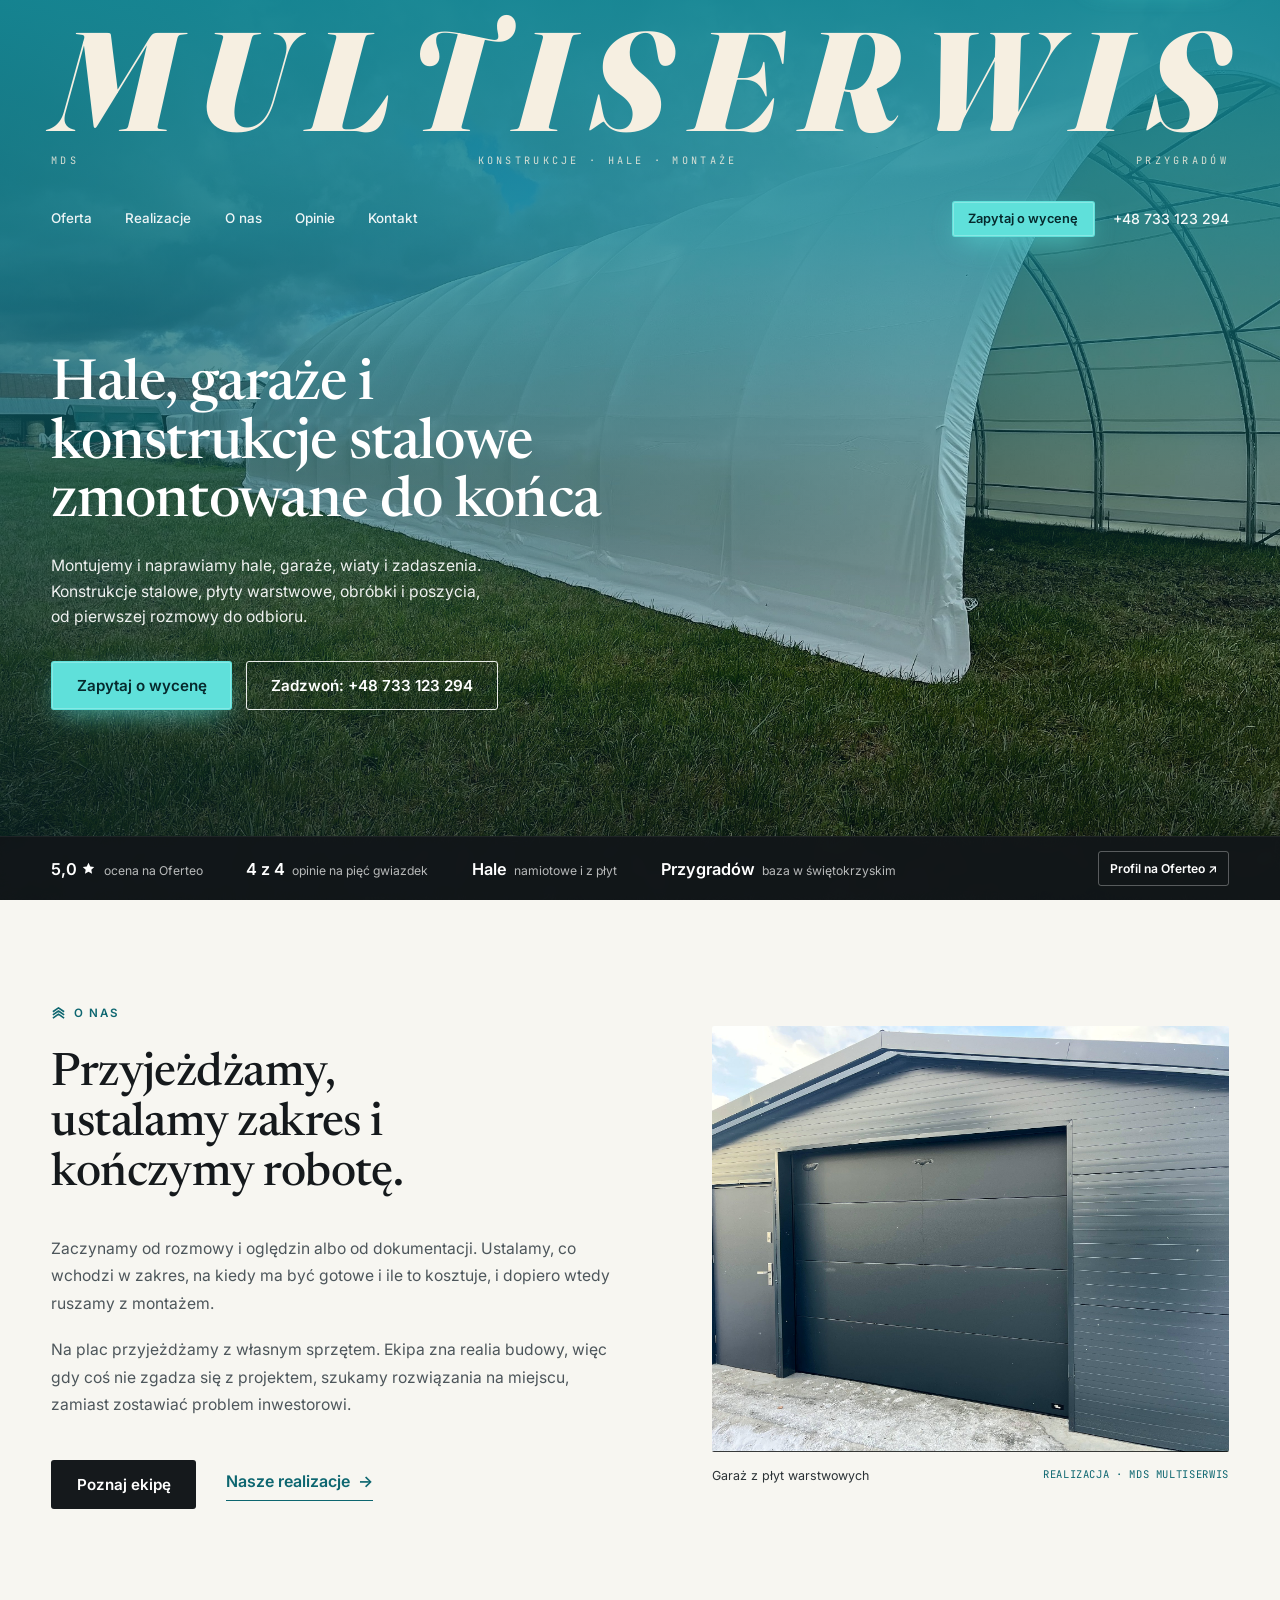
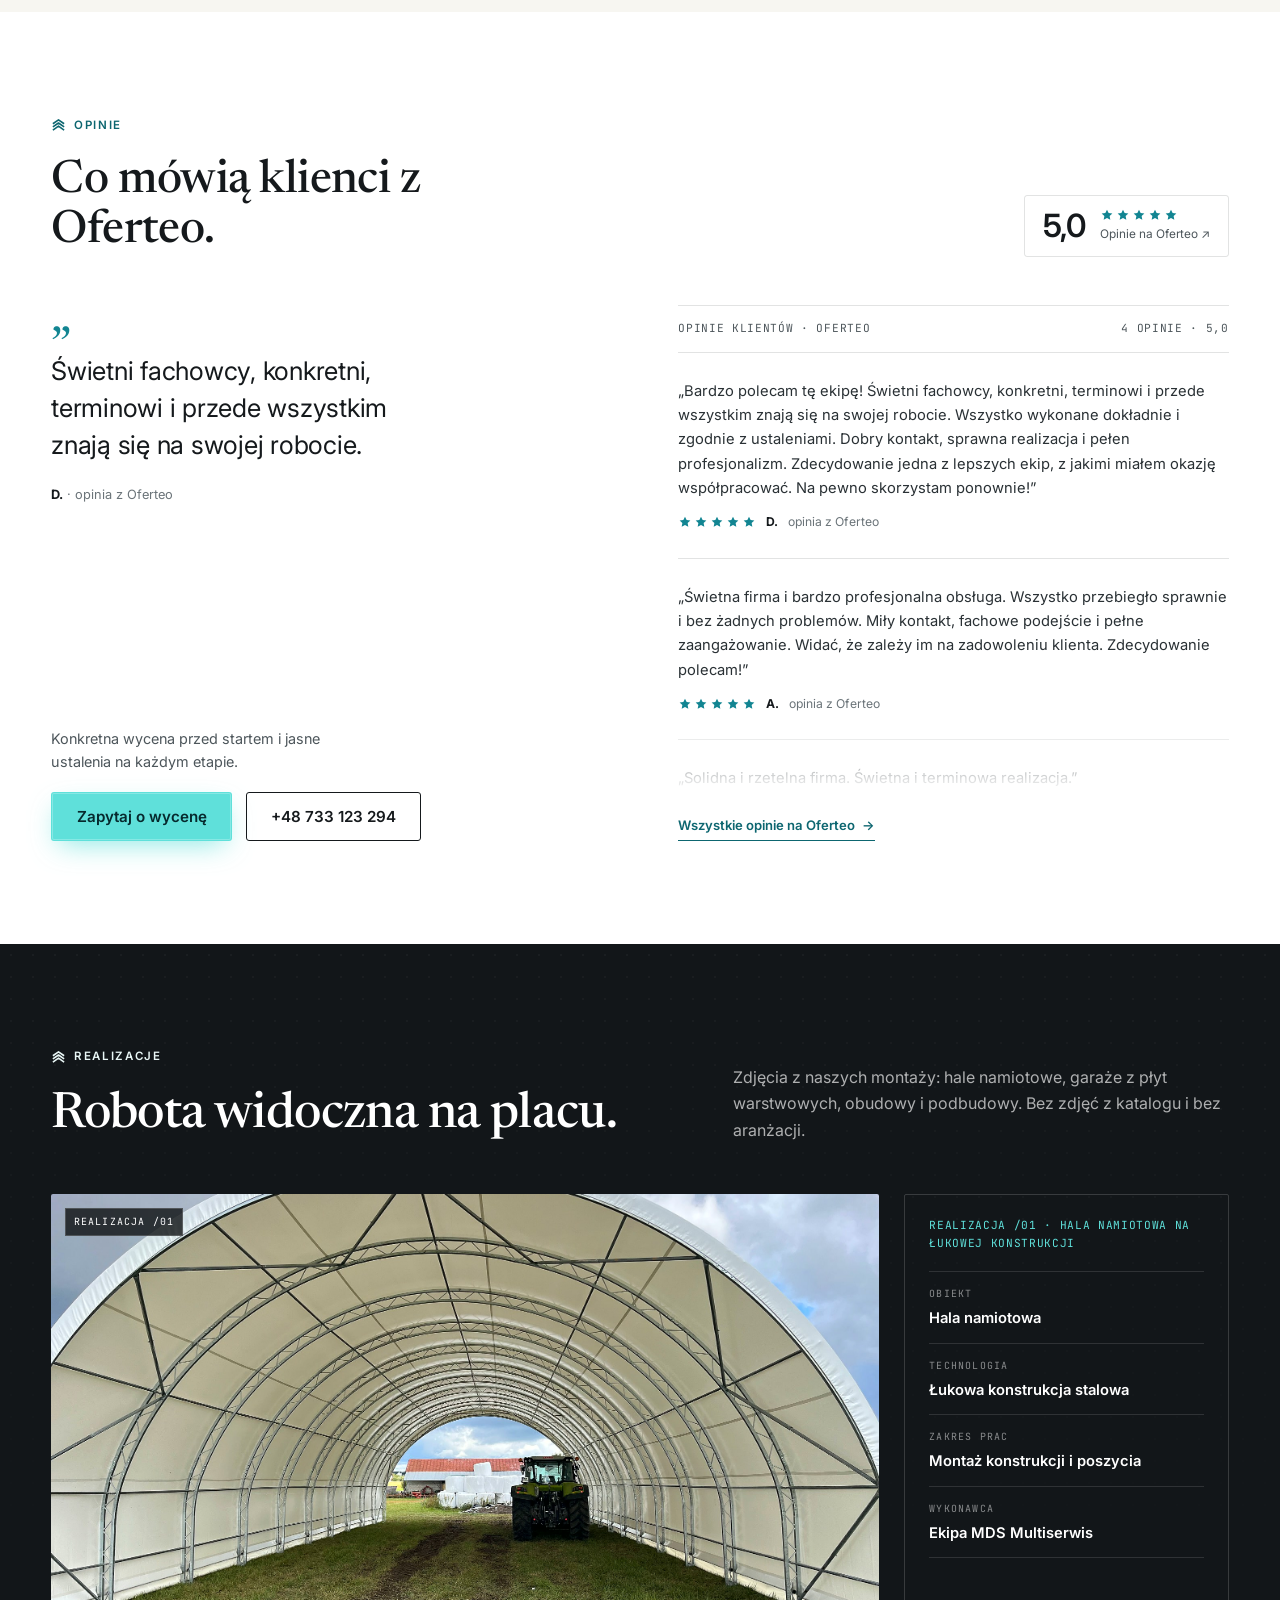
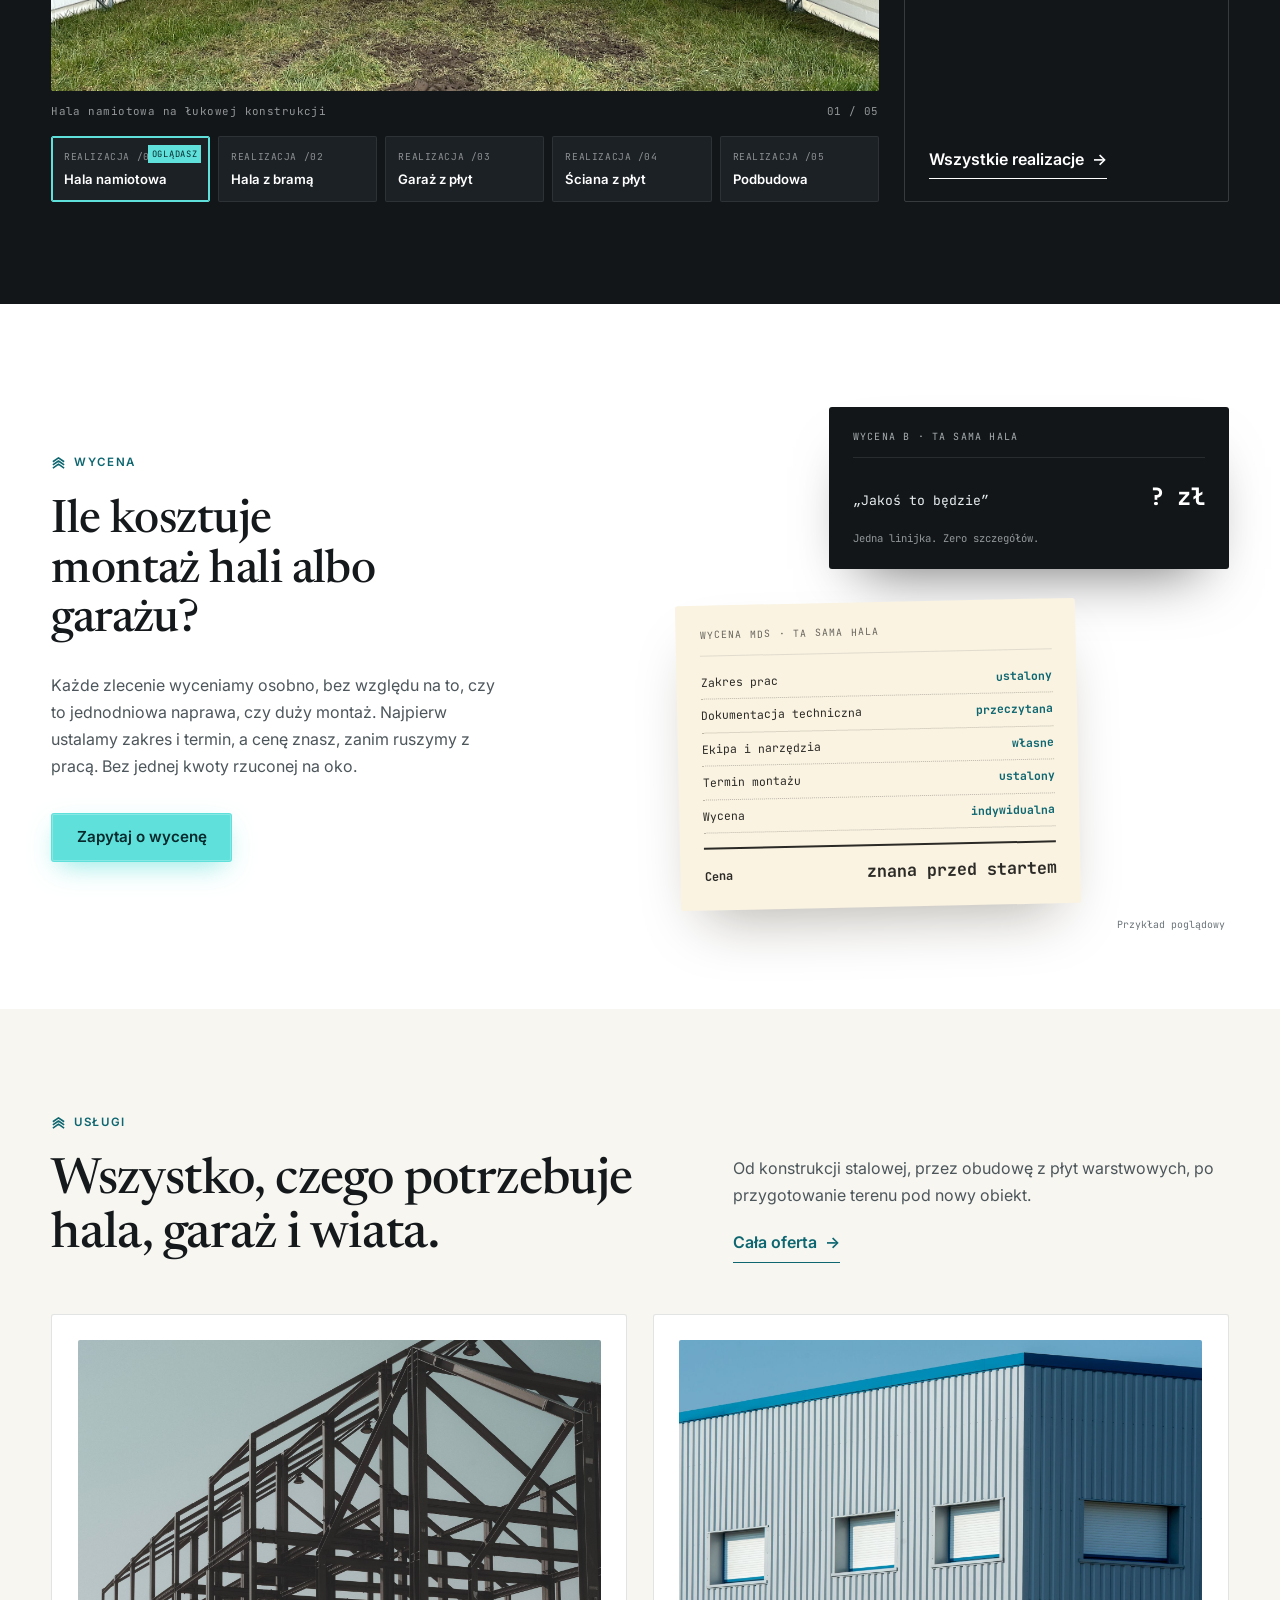
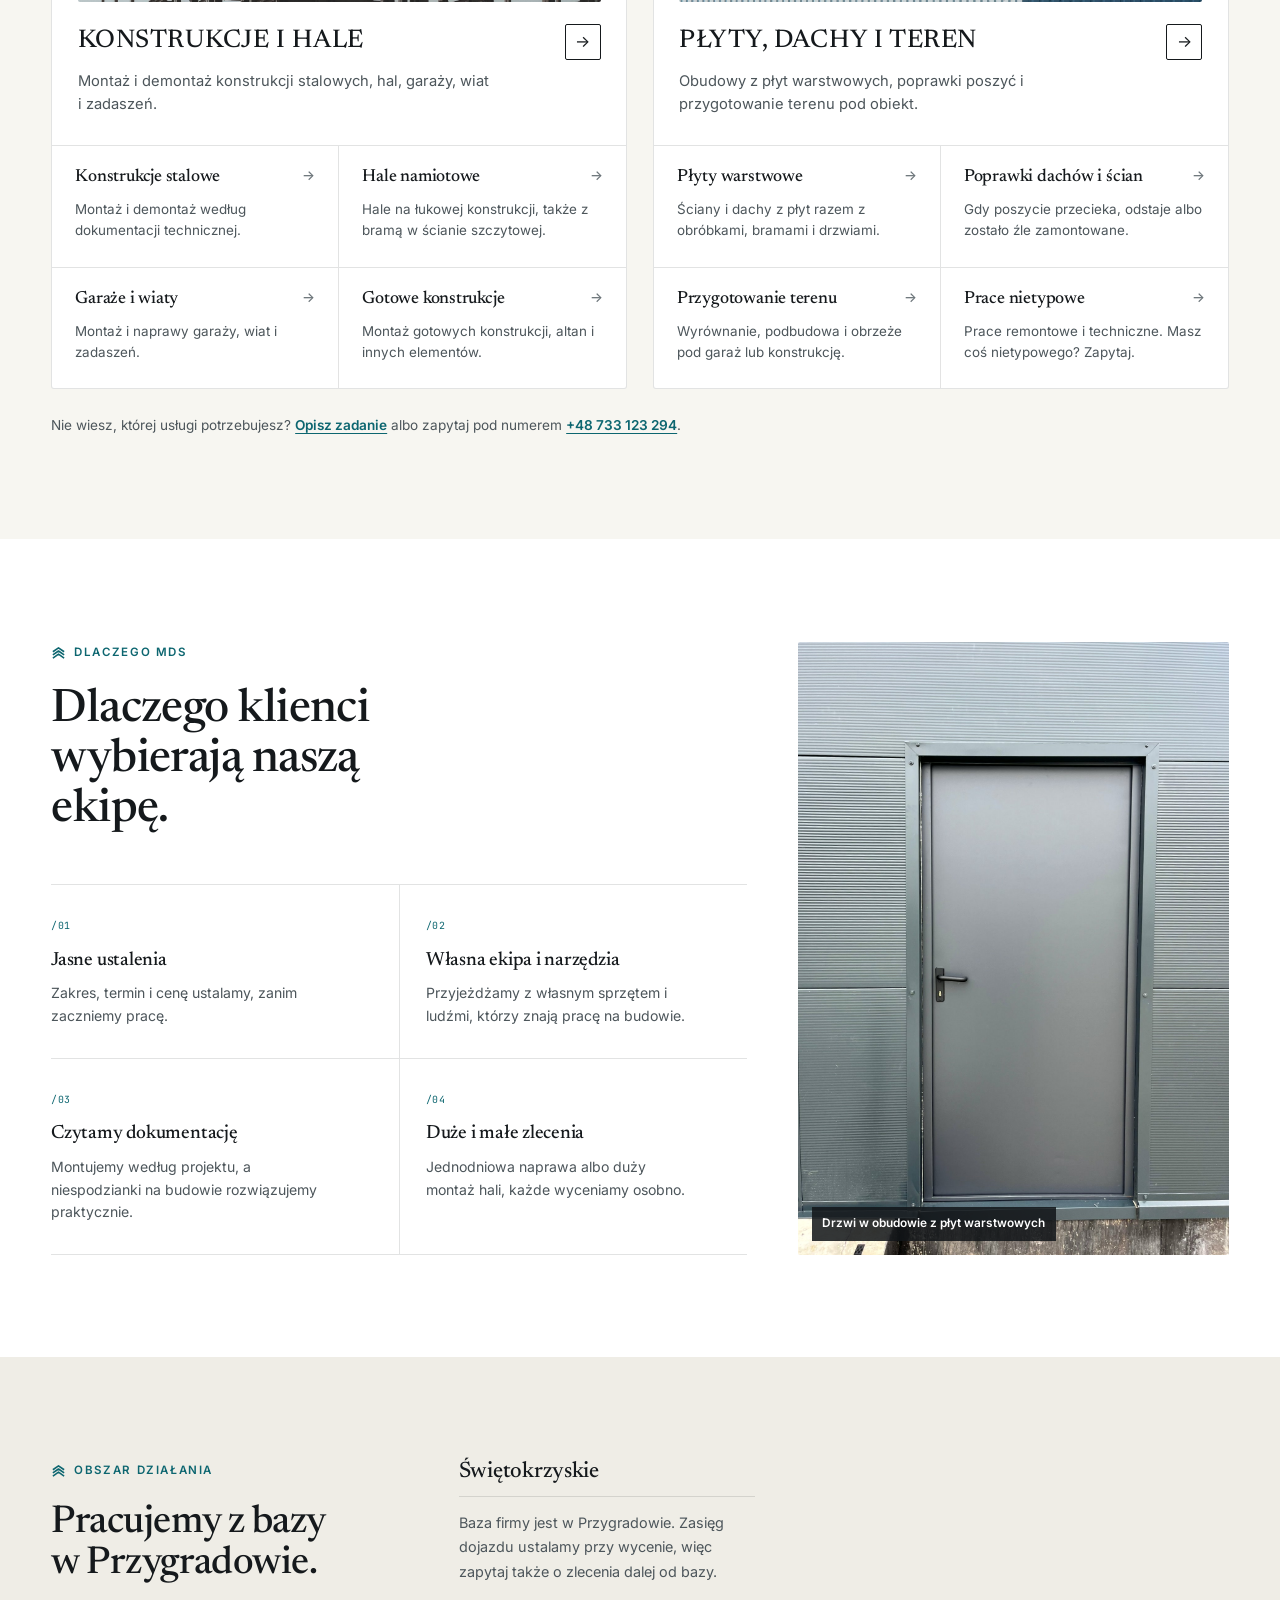
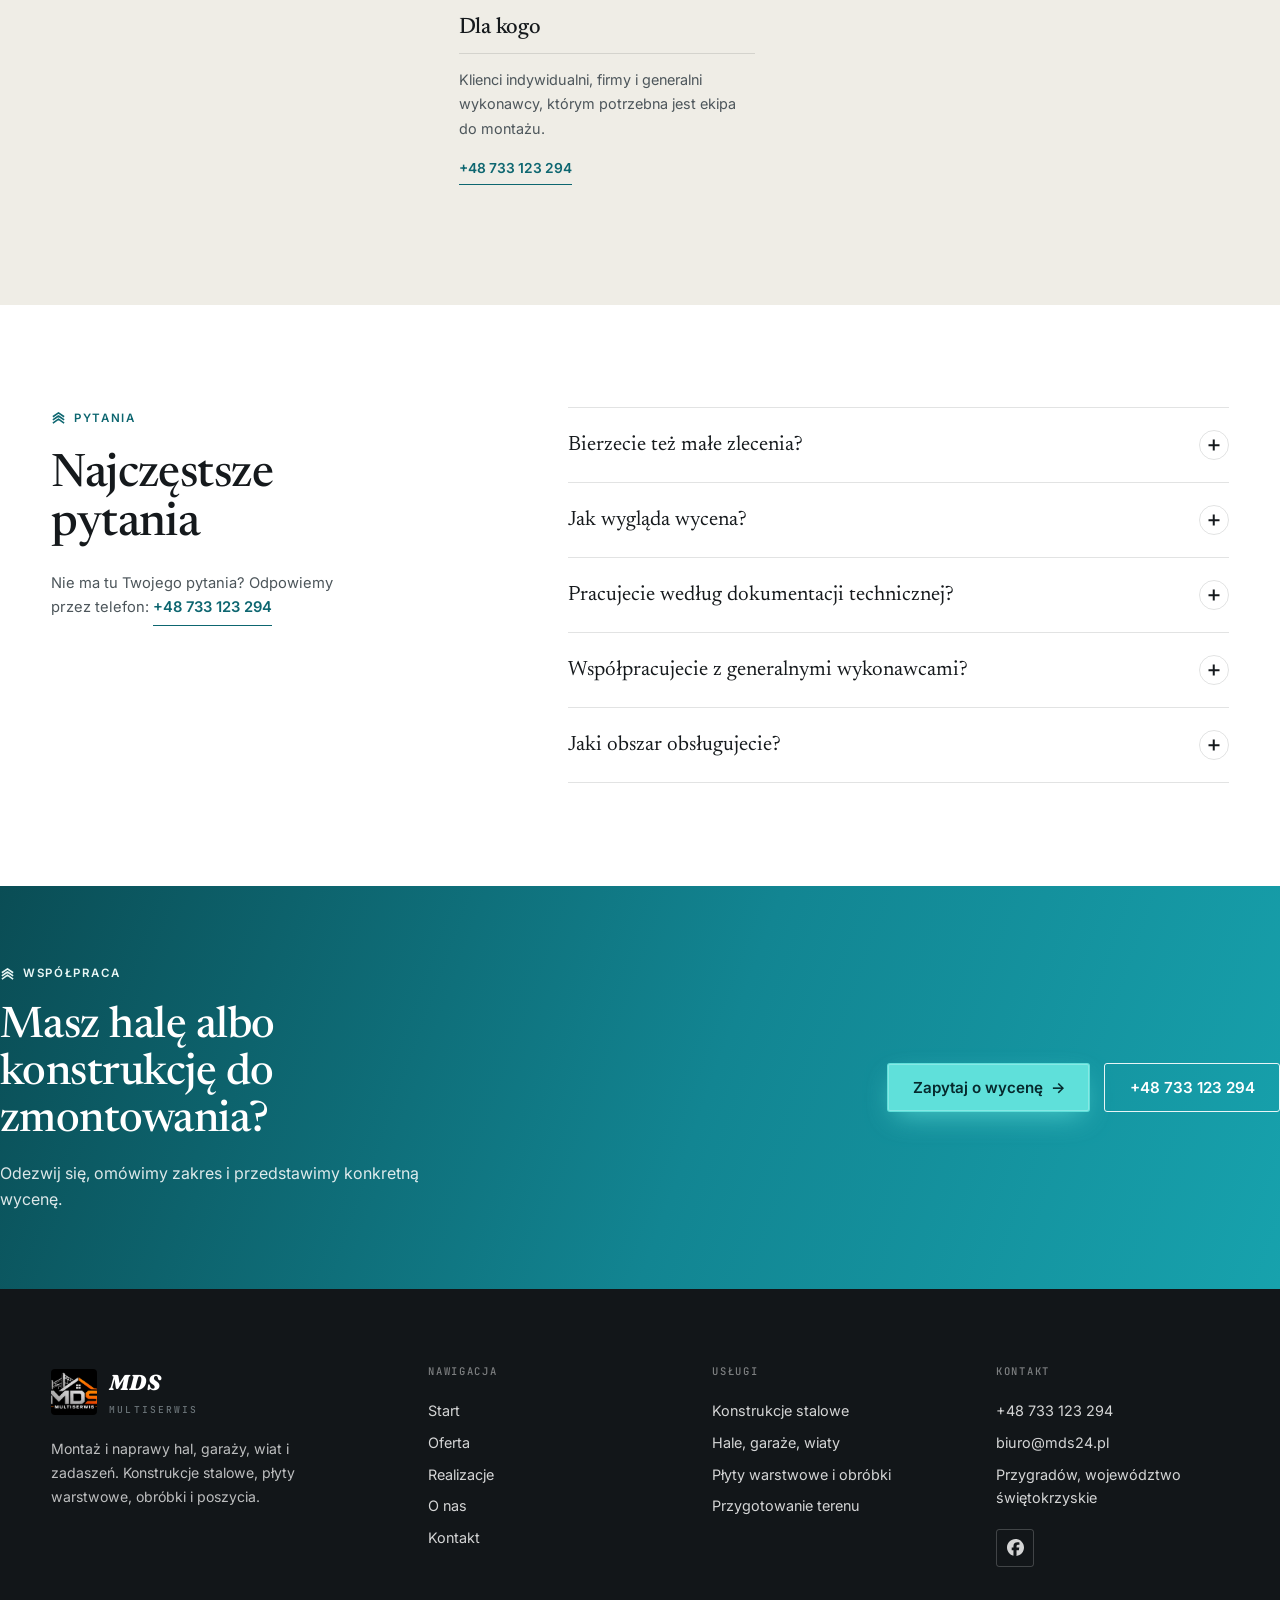
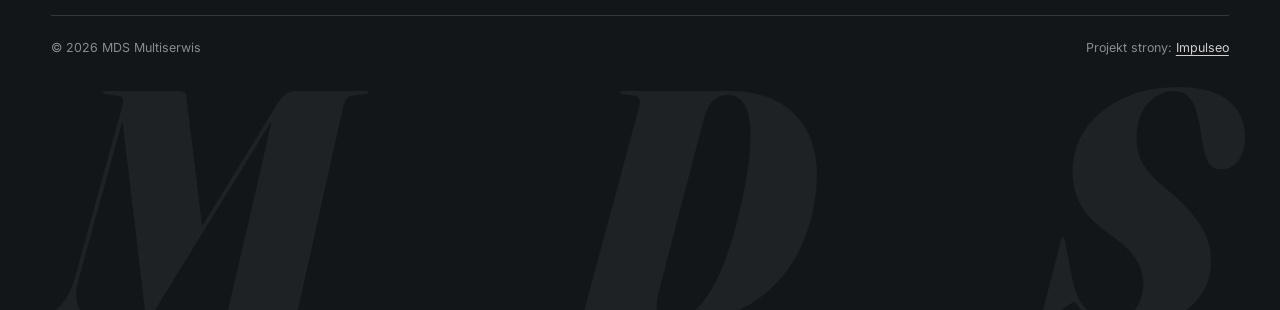
==== commit d1f4c8d0: "[claude-edit][cmt:2e4f731d-77f2-4ca9-a134-f04c88a9417f] Demo przebudowane w stylu swellroofing.com: " ====
--- a/index.html
+++ b/index.html
@@ -20,145 +20,309 @@
 <script type="application/ld+json">{"@context": "https://schema.org", "@type": "LocalBusiness", "name": "MDS Multiserwis", "url": "https://kris20032.github.io/mds-multiserwis/", "telephone": "+48733123294", "image": "https://kris20032.github.io/mds-multiserwis/img/og.jpg", "areaServed": "Przygradów", "sameAs": ["https://www.facebook.com/p/MDS-Multiserwis-61585844955465/"]}</script>
 <link rel="preconnect" href="https://fonts.googleapis.com">
 <link rel="preconnect" href="https://fonts.gstatic.com" crossorigin>
-<link href="https://fonts.googleapis.com/css2?family=Space+Grotesk:wght@500;600;700&family=DM+Sans:opsz,wght@9..40,400;9..40,500;9..40,600&display=swap" rel="stylesheet">
-<link rel="stylesheet" href="assets/styles.css?v=4f0861a6">
+<link href="https://fonts.googleapis.com/css2?family=Fraunces:ital,opsz,wght@1,9..144,900&family=Newsreader:opsz,wght@6..72,400;6..72,500&family=Inter:wght@400;500;600;700&family=JetBrains+Mono:wght@400;500;700&display=swap" rel="stylesheet">
+<link rel="stylesheet" href="assets/styles.css?v=sw1">
+<meta name="nb-deploy" content="00809fe85aee">
+<meta name="theme-color" content="#128592">
 </head>
 <body>
 
-<header class="nav">
-  <div class="wrap nav-inner">
-    <a class="brand brand-has-logo" href="index.html"><img class="brand-logo" src="img/logo.jpg" alt="MDS Multiserwis" width="1023" height="1023" decoding="async"></a>
-    <nav class="nav-links">
+<header class="site-header" id="top-bar">
+  <div class="sh-in">
+    <a class="brand" href="index.html"><img class="brand-logo" src="img/logo.jpg" alt="MDS Multiserwis - logo" width="1023" height="1023" decoding="async"><span>MDS<small>MULTISERWIS</small></span></a>
+    <nav class="sh-links" aria-label="Menu">
       <a href="oferta.html">Oferta</a>
       <a href="realizacje.html">Realizacje</a>
-      <a href="o-nas.html">O nas</a>
+      <a href="o-nas.html">O nas</a>
       <a href="kontakt.html">Kontakt</a>
-      <a href="tel:+48733123294" class="btn btn-accent">Zadzwoń +48 733 123 294</a>
     </nav>
-    <button class="nav-toggle" aria-label="Menu"><span></span><span></span><span></span></button>
+    <div class="sh-cta"><a class="tel" href="tel:+48733123294">+48 733 123 294</a><a class="btn btn-glow btn-sm" href="kontakt.html">Zapytaj o wycenę</a></div>
+    <button class="burger" type="button" aria-label="Otwórz menu" data-menu><span></span><span></span><span></span></button>
   </div>
 </header>
+<div class="mnav" id="mnav" aria-hidden="true">
+  <div class="mnav-top"><span class="brand" style="color:#fff">MDS<small>MULTISERWIS</small></span><button class="mnav-close" type="button" aria-label="Zamknij menu" data-menu-close>×</button></div>
+  <nav>
+    <a href="index.html">Start<span>→</span></a>
+    <a href="oferta.html">Oferta<span>→</span></a>
+    <a href="realizacje.html">Realizacje<span>→</span></a>
+    <a href="o-nas.html">O nas<span>→</span></a>
+    <a href="kontakt.html">Kontakt<span>→</span></a>
+  </nav>
+  <a class="btn btn-glow" href="tel:+48733123294"><svg width="16" height="16" viewBox="0 0 24 24" fill="none" aria-hidden="true"><path d="M6.6 10.8a15.5 15.5 0 0 0 6.6 6.6l2.2-2.2a1 1 0 0 1 1-.24 11.4 11.4 0 0 0 3.6.58 1 1 0 0 1 1 1V20a1 1 0 0 1-1 1A17 17 0 0 1 3 4a1 1 0 0 1 1-1h3.5a1 1 0 0 1 1 1c0 1.25.2 2.46.58 3.6a1 1 0 0 1-.25 1l-2.23 2.2Z" fill="currentColor"/></svg> Zadzwoń +48 733 123 294</a>
+</div>
 
 <main>
-<section class="hero-fach">
-  <img class="hf-photo" src="img/hero.jpg" fetchpriority="high" alt="MDS Multiserwis" width="2048" height="1533">
-  <div class="hf-panel">
-    <div class="hf-inner">
-      <span class="hf-kicker">Konstrukcje · Hale · Montaże</span>
-      <h1 class="hf-title">Hale, garaże i konstrukcje stalowe <em>zmontowane do końca</em></h1>
-      <p class="hf-lead">Montujemy i naprawiamy hale, garaże, wiaty i zadaszenia. Konstrukcje stalowe, płyty warstwowe, obróbki i poszycia.</p>
-      <a class="hf-phone" href="tel:+48733123294"><span class="hf-phone-lab">Zadzwoń teraz</span><span class="hf-phone-num"><svg class="ico-tel" width="16" height="16" viewBox="0 0 24 24" fill="none" aria-hidden="true"><path d="M6.6 10.8a15.5 15.5 0 0 0 6.6 6.6l2.2-2.2a1 1 0 0 1 1-.24 11.4 11.4 0 0 0 3.6.58 1 1 0 0 1 1 1V20a1 1 0 0 1-1 1A17 17 0 0 1 3 4a1 1 0 0 1 1-1h3.5a1 1 0 0 1 1 1c0 1.25.2 2.46.58 3.6a1 1 0 0 1-.25 1l-2.23 2.2Z" fill="currentColor"/></svg> +48 733 123 294</span></a>
-      <div class="hf-actions">
-        <a href="kontakt.html" class="btn btn-accent">Zapytaj o wycenę <span class="arr">→</span></a>
-        <a href="tel:+48733123294" class="btn btn-ghost hf-ghost">Zadzwoń +48 733 123 294</a>
-      </div>
-    </div>
-  </div>
-</section>
-<section class="fach-promise">
+<section class="hero" id="hero">
+  <img class="hero-bg" src="img/hero.jpg" alt="Hala namiotowa zmontowana przez MDS Multiserwis" width="2048" height="1533" fetchpriority="high">
+  <div class="hero-top">
+    <div class="wordmark" aria-hidden="true"><span>M</span><span>U</span><span>L</span><span>T</span><span>I</span><span>S</span><span>E</span><span>R</span><span>W</span><span>I</span><span>S</span></div>
+    <div class="wordmark-sub" aria-hidden="true"><span>MDS</span><span>Konstrukcje · Hale · Montaże</span><span>Przygradów</span></div>
+    <div class="hero-nav">
+      <nav class="hero-links" aria-label="Menu główne">
+        <a href="oferta.html">Oferta</a>
+        <a href="realizacje.html">Realizacje</a>
+        <a href="o-nas.html">O nas</a>
+        <a href="#opinie">Opinie</a>
+        <a href="kontakt.html">Kontakt</a>
+      </nav>
+      <div class="hero-cta"><a class="btn btn-glow btn-sm" href="kontakt.html">Zapytaj o wycenę</a><a class="tel" href="tel:+48733123294">+48 733 123 294</a></div>
+      <button class="burger" type="button" aria-label="Otwórz menu" data-menu><span></span><span></span><span></span></button>
+    </div>
+  </div>
+  <div class="hero-body">
+    <h1>Hale, garaże i konstrukcje stalowe zmontowane do końca</h1>
+    <p class="hero-lead">Montujemy i naprawiamy hale, garaże, wiaty i zadaszenia. Konstrukcje stalowe, płyty warstwowe, obróbki i poszycia, od pierwszej rozmowy do odbioru.</p>
+    <div class="hero-actions">
+      <a class="btn btn-glow" href="kontakt.html">Zapytaj o wycenę</a>
+      <a class="btn btn-line" href="tel:+48733123294">Zadzwoń: +48 733 123 294</a>
+    </div>
+  </div>
+  <div class="factbar">
+    <ul>
+      <li><b>5,0 <svg viewBox="0 0 24 24" aria-hidden="true"><path fill="currentColor" d="M12 2.8l2.8 5.9 6.4.8-4.7 4.4 1.2 6.4L12 17.2l-5.7 3.1 1.2-6.4-4.7-4.4 6.4-.8z"/></svg></b>ocena na Oferteo</li>
+      <li><b>4 z 4</b>opinie na pięć gwiazdek</li>
+      <li><b>Hale</b>namiotowe i z płyt</li>
+      <li><b>Przygradów</b>baza w świętokrzyskim</li>
+      <li class="fb-right"><a href="https://www.oferteo.pl/mds-multiserwis-spolka-z-ograniczona-odpowiedzialnoscia/firma/7726890" target="_blank" rel="noopener">Profil na Oferteo ↗</a></li>
+    </ul>
+  </div>
+</section>
+
+<section class="sec bg-paper">
+  <div class="wrap about">
+    <div class="reveal">
+      <span class="eyebrow"><svg viewBox="0 0 16 16" aria-hidden="true"><path d="M2 7.2 8 3l6 4.2M2 10.6 8 6.4l6 4.2M2 14 8 9.8l6 4.2" fill="none" stroke="currentColor" stroke-width="1.7" stroke-linejoin="round"/></svg>O nas</span>
+      <h2>Przyjeżdżamy, ustalamy zakres i kończymy robotę.</h2>
+      <p>Zaczynamy od rozmowy i oględzin albo od dokumentacji. Ustalamy, co wchodzi w zakres, na kiedy ma być gotowe i ile to kosztuje, i dopiero wtedy ruszamy z montażem.</p>
+      <p>Na plac przyjeżdżamy z własnym sprzętem. Ekipa zna realia budowy, więc gdy coś nie zgadza się z projektem, szukamy rozwiązania na miejscu, zamiast zostawiać problem inwestorowi.</p>
+      <div class="about-actions">
+        <a class="btn btn-dark" href="o-nas.html">Poznaj ekipę</a>
+        <a class="link-u" href="realizacje.html">Nasze realizacje <span>→</span></a>
+      </div>
+    </div>
+    <figure class="fig reveal">
+      <img src="img/about.jpg" alt="Garaż z płyt warstwowych z bramą i drzwiami, realizacja MDS Multiserwis" width="2048" height="1533" loading="lazy" decoding="async">
+      <figcaption><span>Garaż z płyt warstwowych</span><span class="mono">Realizacja · MDS Multiserwis</span></figcaption>
+    </figure>
+  </div>
+</section>
+
+<section class="sec bg-white" id="opinie">
   <div class="wrap">
-    <ul class="fp-row reveal"><li>Jasne ustalenia przed startem</li><li>Własne narzędzia i ekipa</li><li>Czytamy dokumentację techniczną</li></ul>
-  </div>
-</section>
-<section class="gateways-band">
+    <div class="rev-head reveal">
+      <div>
+        <span class="eyebrow"><svg viewBox="0 0 16 16" aria-hidden="true"><path d="M2 7.2 8 3l6 4.2M2 10.6 8 6.4l6 4.2M2 14 8 9.8l6 4.2" fill="none" stroke="currentColor" stroke-width="1.7" stroke-linejoin="round"/></svg>Opinie</span>
+        <h2>Co mówią klienci z Oferteo.</h2>
+      </div>
+      <a class="rating" href="https://www.oferteo.pl/mds-multiserwis-spolka-z-ograniczona-odpowiedzialnoscia/firma/7726890" target="_blank" rel="noopener"><span class="num">5,0</span><span class="src"><span class="stars" aria-label="5 na 5"><svg viewBox="0 0 24 24" aria-hidden="true"><path fill="currentColor" d="M12 2.8l2.8 5.9 6.4.8-4.7 4.4 1.2 6.4L12 17.2l-5.7 3.1 1.2-6.4-4.7-4.4 6.4-.8z"/></svg><svg viewBox="0 0 24 24" aria-hidden="true"><path fill="currentColor" d="M12 2.8l2.8 5.9 6.4.8-4.7 4.4 1.2 6.4L12 17.2l-5.7 3.1 1.2-6.4-4.7-4.4 6.4-.8z"/></svg><svg viewBox="0 0 24 24" aria-hidden="true"><path fill="currentColor" d="M12 2.8l2.8 5.9 6.4.8-4.7 4.4 1.2 6.4L12 17.2l-5.7 3.1 1.2-6.4-4.7-4.4 6.4-.8z"/></svg><svg viewBox="0 0 24 24" aria-hidden="true"><path fill="currentColor" d="M12 2.8l2.8 5.9 6.4.8-4.7 4.4 1.2 6.4L12 17.2l-5.7 3.1 1.2-6.4-4.7-4.4 6.4-.8z"/></svg><svg viewBox="0 0 24 24" aria-hidden="true"><path fill="currentColor" d="M12 2.8l2.8 5.9 6.4.8-4.7 4.4 1.2 6.4L12 17.2l-5.7 3.1 1.2-6.4-4.7-4.4 6.4-.8z"/></svg></span><span>Opinie na Oferteo ↗</span></span></a>
+    </div>
+    <div class="rev-grid">
+      <div class="rev-feature reveal">
+        <span class="q" aria-hidden="true">„</span>
+        <blockquote>Świetni fachowcy, konkretni, terminowi i przede wszystkim znają się na swojej robocie.</blockquote>
+        <div class="who"><b>D.</b> · opinia z Oferteo</div>
+        <div class="rev-foot">
+          <p>Konkretna wycena przed startem i jasne ustalenia na każdym etapie.</p>
+          <div class="row"><a class="btn btn-glow" href="kontakt.html">Zapytaj o wycenę</a><a class="btn btn-line-dark" href="tel:+48733123294">+48 733 123 294</a></div>
+        </div>
+      </div>
+      <div class="rev-list reveal">
+        <div class="rev-list-h mono"><span>Opinie klientów · Oferteo</span><span>4 opinie · 5,0</span></div>
+        <div class="rev-scroll">
+          <div class="rev-track">
+          <div class="rev-item"><p>„Bardzo polecam tę ekipę! Świetni fachowcy, konkretni, terminowi i przede wszystkim znają się na swojej robocie. Wszystko wykonane dokładnie i zgodnie z ustaleniami. Dobry kontakt, sprawna realizacja i pełen profesjonalizm. Zdecydowanie jedna z lepszych ekip, z jakimi miałem okazję współpracować. Na pewno skorzystam ponownie!”</p><div class="meta"><span class="stars" aria-label="5 na 5"><svg viewBox="0 0 24 24" aria-hidden="true"><path fill="currentColor" d="M12 2.8l2.8 5.9 6.4.8-4.7 4.4 1.2 6.4L12 17.2l-5.7 3.1 1.2-6.4-4.7-4.4 6.4-.8z"/></svg><svg viewBox="0 0 24 24" aria-hidden="true"><path fill="currentColor" d="M12 2.8l2.8 5.9 6.4.8-4.7 4.4 1.2 6.4L12 17.2l-5.7 3.1 1.2-6.4-4.7-4.4 6.4-.8z"/></svg><svg viewBox="0 0 24 24" aria-hidden="true"><path fill="currentColor" d="M12 2.8l2.8 5.9 6.4.8-4.7 4.4 1.2 6.4L12 17.2l-5.7 3.1 1.2-6.4-4.7-4.4 6.4-.8z"/></svg><svg viewBox="0 0 24 24" aria-hidden="true"><path fill="currentColor" d="M12 2.8l2.8 5.9 6.4.8-4.7 4.4 1.2 6.4L12 17.2l-5.7 3.1 1.2-6.4-4.7-4.4 6.4-.8z"/></svg><svg viewBox="0 0 24 24" aria-hidden="true"><path fill="currentColor" d="M12 2.8l2.8 5.9 6.4.8-4.7 4.4 1.2 6.4L12 17.2l-5.7 3.1 1.2-6.4-4.7-4.4 6.4-.8z"/></svg></span><b>D.</b><span>opinia z Oferteo</span></div></div>
+          <div class="rev-item"><p>„Świetna firma i bardzo profesjonalna obsługa. Wszystko przebiegło sprawnie i bez żadnych problemów. Miły kontakt, fachowe podejście i pełne zaangażowanie. Widać, że zależy im na zadowoleniu klienta. Zdecydowanie polecam!”</p><div class="meta"><span class="stars" aria-label="5 na 5"><svg viewBox="0 0 24 24" aria-hidden="true"><path fill="currentColor" d="M12 2.8l2.8 5.9 6.4.8-4.7 4.4 1.2 6.4L12 17.2l-5.7 3.1 1.2-6.4-4.7-4.4 6.4-.8z"/></svg><svg viewBox="0 0 24 24" aria-hidden="true"><path fill="currentColor" d="M12 2.8l2.8 5.9 6.4.8-4.7 4.4 1.2 6.4L12 17.2l-5.7 3.1 1.2-6.4-4.7-4.4 6.4-.8z"/></svg><svg viewBox="0 0 24 24" aria-hidden="true"><path fill="currentColor" d="M12 2.8l2.8 5.9 6.4.8-4.7 4.4 1.2 6.4L12 17.2l-5.7 3.1 1.2-6.4-4.7-4.4 6.4-.8z"/></svg><svg viewBox="0 0 24 24" aria-hidden="true"><path fill="currentColor" d="M12 2.8l2.8 5.9 6.4.8-4.7 4.4 1.2 6.4L12 17.2l-5.7 3.1 1.2-6.4-4.7-4.4 6.4-.8z"/></svg><svg viewBox="0 0 24 24" aria-hidden="true"><path fill="currentColor" d="M12 2.8l2.8 5.9 6.4.8-4.7 4.4 1.2 6.4L12 17.2l-5.7 3.1 1.2-6.4-4.7-4.4 6.4-.8z"/></svg></span><b>A.</b><span>opinia z Oferteo</span></div></div>
+          <div class="rev-item"><p>„Solidna i rzetelna firma. Świetna i terminowa realizacja.”</p><div class="meta"><span class="stars" aria-label="5 na 5"><svg viewBox="0 0 24 24" aria-hidden="true"><path fill="currentColor" d="M12 2.8l2.8 5.9 6.4.8-4.7 4.4 1.2 6.4L12 17.2l-5.7 3.1 1.2-6.4-4.7-4.4 6.4-.8z"/></svg><svg viewBox="0 0 24 24" aria-hidden="true"><path fill="currentColor" d="M12 2.8l2.8 5.9 6.4.8-4.7 4.4 1.2 6.4L12 17.2l-5.7 3.1 1.2-6.4-4.7-4.4 6.4-.8z"/></svg><svg viewBox="0 0 24 24" aria-hidden="true"><path fill="currentColor" d="M12 2.8l2.8 5.9 6.4.8-4.7 4.4 1.2 6.4L12 17.2l-5.7 3.1 1.2-6.4-4.7-4.4 6.4-.8z"/></svg><svg viewBox="0 0 24 24" aria-hidden="true"><path fill="currentColor" d="M12 2.8l2.8 5.9 6.4.8-4.7 4.4 1.2 6.4L12 17.2l-5.7 3.1 1.2-6.4-4.7-4.4 6.4-.8z"/></svg><svg viewBox="0 0 24 24" aria-hidden="true"><path fill="currentColor" d="M12 2.8l2.8 5.9 6.4.8-4.7 4.4 1.2 6.4L12 17.2l-5.7 3.1 1.2-6.4-4.7-4.4 6.4-.8z"/></svg></span><b>D.</b><span>opinia z Oferteo</span></div></div>
+          <div class="rev-item" aria-hidden="true"><p>„Bardzo polecam tę ekipę! Świetni fachowcy, konkretni, terminowi i przede wszystkim znają się na swojej robocie. Wszystko wykonane dokładnie i zgodnie z ustaleniami. Dobry kontakt, sprawna realizacja i pełen profesjonalizm. Zdecydowanie jedna z lepszych ekip, z jakimi miałem okazję współpracować. Na pewno skorzystam ponownie!”</p><div class="meta"><span class="stars" aria-label="5 na 5"><svg viewBox="0 0 24 24" aria-hidden="true"><path fill="currentColor" d="M12 2.8l2.8 5.9 6.4.8-4.7 4.4 1.2 6.4L12 17.2l-5.7 3.1 1.2-6.4-4.7-4.4 6.4-.8z"/></svg><svg viewBox="0 0 24 24" aria-hidden="true"><path fill="currentColor" d="M12 2.8l2.8 5.9 6.4.8-4.7 4.4 1.2 6.4L12 17.2l-5.7 3.1 1.2-6.4-4.7-4.4 6.4-.8z"/></svg><svg viewBox="0 0 24 24" aria-hidden="true"><path fill="currentColor" d="M12 2.8l2.8 5.9 6.4.8-4.7 4.4 1.2 6.4L12 17.2l-5.7 3.1 1.2-6.4-4.7-4.4 6.4-.8z"/></svg><svg viewBox="0 0 24 24" aria-hidden="true"><path fill="currentColor" d="M12 2.8l2.8 5.9 6.4.8-4.7 4.4 1.2 6.4L12 17.2l-5.7 3.1 1.2-6.4-4.7-4.4 6.4-.8z"/></svg><svg viewBox="0 0 24 24" aria-hidden="true"><path fill="currentColor" d="M12 2.8l2.8 5.9 6.4.8-4.7 4.4 1.2 6.4L12 17.2l-5.7 3.1 1.2-6.4-4.7-4.4 6.4-.8z"/></svg></span><b>D.</b><span>opinia z Oferteo</span></div></div>
+          <div class="rev-item" aria-hidden="true"><p>„Świetna firma i bardzo profesjonalna obsługa. Wszystko przebiegło sprawnie i bez żadnych problemów. Miły kontakt, fachowe podejście i pełne zaangażowanie. Widać, że zależy im na zadowoleniu klienta. Zdecydowanie polecam!”</p><div class="meta"><span class="stars" aria-label="5 na 5"><svg viewBox="0 0 24 24" aria-hidden="true"><path fill="currentColor" d="M12 2.8l2.8 5.9 6.4.8-4.7 4.4 1.2 6.4L12 17.2l-5.7 3.1 1.2-6.4-4.7-4.4 6.4-.8z"/></svg><svg viewBox="0 0 24 24" aria-hidden="true"><path fill="currentColor" d="M12 2.8l2.8 5.9 6.4.8-4.7 4.4 1.2 6.4L12 17.2l-5.7 3.1 1.2-6.4-4.7-4.4 6.4-.8z"/></svg><svg viewBox="0 0 24 24" aria-hidden="true"><path fill="currentColor" d="M12 2.8l2.8 5.9 6.4.8-4.7 4.4 1.2 6.4L12 17.2l-5.7 3.1 1.2-6.4-4.7-4.4 6.4-.8z"/></svg><svg viewBox="0 0 24 24" aria-hidden="true"><path fill="currentColor" d="M12 2.8l2.8 5.9 6.4.8-4.7 4.4 1.2 6.4L12 17.2l-5.7 3.1 1.2-6.4-4.7-4.4 6.4-.8z"/></svg><svg viewBox="0 0 24 24" aria-hidden="true"><path fill="currentColor" d="M12 2.8l2.8 5.9 6.4.8-4.7 4.4 1.2 6.4L12 17.2l-5.7 3.1 1.2-6.4-4.7-4.4 6.4-.8z"/></svg></span><b>A.</b><span>opinia z Oferteo</span></div></div>
+          <div class="rev-item" aria-hidden="true"><p>„Solidna i rzetelna firma. Świetna i terminowa realizacja.”</p><div class="meta"><span class="stars" aria-label="5 na 5"><svg viewBox="0 0 24 24" aria-hidden="true"><path fill="currentColor" d="M12 2.8l2.8 5.9 6.4.8-4.7 4.4 1.2 6.4L12 17.2l-5.7 3.1 1.2-6.4-4.7-4.4 6.4-.8z"/></svg><svg viewBox="0 0 24 24" aria-hidden="true"><path fill="currentColor" d="M12 2.8l2.8 5.9 6.4.8-4.7 4.4 1.2 6.4L12 17.2l-5.7 3.1 1.2-6.4-4.7-4.4 6.4-.8z"/></svg><svg viewBox="0 0 24 24" aria-hidden="true"><path fill="currentColor" d="M12 2.8l2.8 5.9 6.4.8-4.7 4.4 1.2 6.4L12 17.2l-5.7 3.1 1.2-6.4-4.7-4.4 6.4-.8z"/></svg><svg viewBox="0 0 24 24" aria-hidden="true"><path fill="currentColor" d="M12 2.8l2.8 5.9 6.4.8-4.7 4.4 1.2 6.4L12 17.2l-5.7 3.1 1.2-6.4-4.7-4.4 6.4-.8z"/></svg><svg viewBox="0 0 24 24" aria-hidden="true"><path fill="currentColor" d="M12 2.8l2.8 5.9 6.4.8-4.7 4.4 1.2 6.4L12 17.2l-5.7 3.1 1.2-6.4-4.7-4.4 6.4-.8z"/></svg></span><b>D.</b><span>opinia z Oferteo</span></div></div>
+          </div>
+        </div>
+        <a class="rev-all link-u" href="https://www.oferteo.pl/mds-multiserwis-spolka-z-ograniczona-odpowiedzialnoscia/firma/7726890" target="_blank" rel="noopener">Wszystkie opinie na Oferteo <span>→</span></a>
+      </div>
+    </div>
+  </div>
+</section>
+
+<section class="sec proof">
   <div class="wrap">
-    <div class="gateways">
-      <a href="oferta.html" class="gateway reveal"><img src="img/g1.jpg" alt="Konstrukcje stalowe" loading="lazy" width="2048" height="1533" decoding="async"><span class="g-ttl">Konstrukcje stalowe</span></a>
-      <a href="oferta.html" class="gateway reveal"><img src="img/g2.jpg" alt="Hale, garaże, wiaty" loading="lazy" width="1448" height="1084" decoding="async"><span class="g-ttl">Hale, garaże, wiaty</span></a>
-      <a href="oferta.html" class="gateway reveal"><img src="img/g3.jpg" alt="Płyty warstwowe i obróbki" loading="lazy" width="2048" height="1533" decoding="async"><span class="g-ttl">Płyty warstwowe i obróbki</span></a>
-    </div>
-  </div>
-</section>
-<section class="proces proces-os fachowcy">
-  <div class="wrap proc-grid">
-    <div class="proc-side">
-      <div class="head reveal">
-        <span class="eyebrow">Jak pracujemy</span>
-        <h2>Wiesz, na czym stoisz - na każdym etapie</h2>
-        <p>Od pierwszego telefonu do odbioru roboty - krok po kroku.</p>
-      </div>
-      <div class="proc-count" aria-hidden="true"><span class="pc-cur">01</span><span class="pc-all">/ 04</span></div>
-      <div class="proc-bar" aria-hidden="true"><i></i></div>
-      <p class="proc-now" aria-hidden="true">Rozmowa</p>
-    </div>
-    <ol class="proces-line">
-      <li class="reveal"><span class="pno">01</span><h3>Rozmowa</h3><p>Dzwonisz albo piszesz: co jest do zrobienia, gdzie i w jakim terminie.</p></li>
-      <li class="reveal"><span class="pno">02</span><h3>Ustalenie zakresu</h3><p>Przyjeżdżamy albo przeglądamy dokumentację i ustalamy dokładnie, co wchodzi w zakres.</p></li>
-      <li class="reveal"><span class="pno">03</span><h3>Wycena</h3><p>Dostajesz konkretną wycenę przed rozpoczęciem pracy, bez względu na to, czy to jeden dzień naprawy, czy duży montaż.</p></li>
-      <li class="reveal"><span class="pno">04</span><h3>Realizacja</h3><p>Przyjeżdżamy z własnymi narzędziami i doprowadzamy montaż do końca w ustalonym terminie.</p></li>
-    </ol>
-  </div>
-</section>
-<section>
+    <div class="sec-head reveal">
+      <div>
+        <span class="eyebrow on-dark"><svg viewBox="0 0 16 16" aria-hidden="true"><path d="M2 7.2 8 3l6 4.2M2 10.6 8 6.4l6 4.2M2 14 8 9.8l6 4.2" fill="none" stroke="currentColor" stroke-width="1.7" stroke-linejoin="round"/></svg>Realizacje</span>
+        <h2>Robota widoczna na placu.</h2>
+      </div>
+      <p>Zdjęcia z naszych montaży: hale namiotowe, garaże z płyt warstwowych, obudowy i podbudowy. Bez zdjęć z katalogu i bez aranżacji.</p>
+    </div>
+    <div class="viewer reveal" data-viewer data-jobs="Hala namiotowa na łukowej konstrukcji;Hala namiotowa;Łukowa konstrukcja stalowa;Montaż konstrukcji i poszycia|Hala namiotowa z bramą w ścianie szczytowej;Hala namiotowa;Łuk stalowy, plandeka, brama;Montaż hali i ściany szczytowej|Garaż z płyt warstwowych z bramą;Garaż;Płyty warstwowe, brama, drzwi;Obudowa, brama i obróbki|Ściana i dach z płyt warstwowych;Obudowa obiektu;Płyty warstwowe;Płyty ścienne i obróbki|Podbudowa i obrzeże pod garaż;Przygotowanie terenu;Podbudowa z kruszywa, obrzeże;Wyrównanie, podbudowa, obrzeże">
+      <div>
+        <div class="stage">
+          <span class="tag">Realizacja /01</span>
+          <img src="img/g1.jpg" alt="Hala namiotowa na łukowej konstrukcji" width="2048" height="1533" loading="lazy" decoding="async" class="on">
+          <img src="img/g2.jpg" alt="Hala namiotowa z bramą w ścianie szczytowej" width="1448" height="1084" loading="lazy" decoding="async">
+          <img src="img/g8.jpg" alt="Garaż z płyt warstwowych z bramą" width="1400" height="1048" loading="lazy" decoding="async">
+          <img src="img/g3.jpg" alt="Ściana i dach z płyt warstwowych" width="2048" height="1533" loading="lazy" decoding="async">
+          <img src="img/g4.jpg" alt="Podbudowa i obrzeże pod garaż" width="2048" height="1533" loading="lazy" decoding="async">
+        </div>
+        <div class="stage-cap"><span data-cap>Hala namiotowa na łukowej konstrukcji</span><span data-count>01 / 05</span></div>
+        <div class="jobs">
+          <button class="job on" type="button" data-job="0"><span class="mono">Realizacja /01</span><strong>Hala namiotowa</strong></button>
+          <button class="job" type="button" data-job="1"><span class="mono">Realizacja /02</span><strong>Hala z bramą</strong></button>
+          <button class="job" type="button" data-job="2"><span class="mono">Realizacja /03</span><strong>Garaż z płyt</strong></button>
+          <button class="job" type="button" data-job="3"><span class="mono">Realizacja /04</span><strong>Ściana z płyt</strong></button>
+          <button class="job" type="button" data-job="4"><span class="mono">Realizacja /05</span><strong>Podbudowa</strong></button>
+        </div>
+      </div>
+      <aside class="spec">
+        <div class="spec-t" data-title>Realizacja /01 · Hala namiotowa na łukowej konstrukcji</div>
+        <dl>
+          <div><dt>Obiekt</dt><dd data-a>Hala namiotowa</dd></div>
+          <div><dt>Technologia</dt><dd data-b>Łukowa konstrukcja stalowa</dd></div>
+          <div><dt>Zakres prac</dt><dd data-c>Montaż konstrukcji i poszycia</dd></div>
+          <div><dt>Wykonawca</dt><dd>Ekipa MDS Multiserwis</dd></div>
+        </dl>
+        <a class="link-u on-dark" href="realizacje.html">Wszystkie realizacje <span>→</span></a>
+      </aside>
+    </div>
+  </div>
+</section>
+
+<section class="sec bg-white">
+  <div class="wrap quote">
+    <div class="reveal">
+      <span class="eyebrow"><svg viewBox="0 0 16 16" aria-hidden="true"><path d="M2 7.2 8 3l6 4.2M2 10.6 8 6.4l6 4.2M2 14 8 9.8l6 4.2" fill="none" stroke="currentColor" stroke-width="1.7" stroke-linejoin="round"/></svg>Wycena</span>
+      <h2>Ile kosztuje montaż hali albo garażu?</h2>
+      <p>Każde zlecenie wyceniamy osobno, bez względu na to, czy to jednodniowa naprawa, czy duży montaż. Najpierw ustalamy zakres i termin, a cenę znasz, zanim ruszymy z pracą. Bez jednej kwoty rzuconej na oko.</p>
+      <a class="btn btn-glow" href="kontakt.html">Zapytaj o wycenę</a>
+    </div>
+    <div class="bids reveal" aria-label="Przykład poglądowy: dwie wyceny tej samej hali">
+      <div class="bid bid-b">
+        <div class="bt">Wycena B · ta sama hala</div>
+        <div class="big"><span>„Jakoś to będzie”</span><b>? zł</b></div>
+        <div class="small">Jedna linijka. Zero szczegółów.</div>
+      </div>
+      <div class="bid bid-a">
+        <div class="bt">Wycena MDS · ta sama hala</div>
+        <ul>
+          <li><span>Zakres prac</span><span>ustalony</span></li>
+          <li><span>Dokumentacja techniczna</span><span>przeczytana</span></li>
+          <li><span>Ekipa i narzędzia</span><span>własne</span></li>
+          <li><span>Termin montażu</span><span>ustalony</span></li>
+          <li><span>Wycena</span><span>indywidualna</span></li>
+        </ul>
+        <div class="tot"><span>Cena</span><b>znana przed startem</b></div>
+      </div>
+      <span class="note">Przykład poglądowy</span>
+    </div>
+  </div>
+</section>
+
+<section class="sec bg-paper">
   <div class="wrap">
-    <div class="head reveal">
-      <span class="eyebrow">Realizacje</span>
-      <h2>Nasze realizacje</h2>
-      <p>Hale namiotowe, garaże z płyt warstwowych, elewacje i przygotowanie terenu - zdjęcia z naszych montaży.</p>
-    </div>
-    <div class="gallery">
-      <div class="tile t-two3 reveal"><img src="img/g4.jpg" alt="MDS Multiserwis" loading="lazy" width="2048" height="1533" decoding="async"></div>
-      <div class="tile t-third reveal"><img src="img/g5.jpg" alt="MDS Multiserwis" loading="lazy" width="1464" height="1984" decoding="async"></div>
-      <div class="tile t-third reveal"><img src="img/g6.jpg" alt="MDS Multiserwis" loading="lazy" width="1400" height="1048" decoding="async"></div>
-      <div class="tile t-third reveal"><img src="img/g7.jpg" alt="MDS Multiserwis" loading="lazy" width="1400" height="1050" decoding="async"></div>
-      <div class="tile t-third reveal"><img src="img/g8.jpg" alt="MDS Multiserwis" loading="lazy" width="1400" height="1048" decoding="async"></div>
-    </div>
-    <div style="margin-top:var(--space-7)" class="reveal"><a href="realizacje.html" class="btn btn-accent">Pełna galeria <span class="arr">→</span></a></div>
-  </div>
-</section>
-<section class="fach-uslugi">
-  <div class="wrap">
-    <div class="head reveal">
-      <span class="eyebrow">Co robimy</span>
-      <h2>Montaże, konstrukcje i prace budowlane</h2>
-      <p>Zakres prac, jaki robimy najczęściej - pełny opis i wycenę znajdziesz niżej.</p>
-    </div>
-    <ul class="fu-list">
-      <li class="fu-row reveal"><div class="fu-name">Konstrukcje stalowe</div><div class="fu-desc">Montaż i demontaż konstrukcji stalowych. Pracujemy według dokumentacji technicznej, a gdy na budowie wychodzi coś nieprzewidzianego, szukamy praktycznego rozwiązania.</div><a class="fu-cta" href="kontakt.html">Wycena <span class="arr">→</span></a></li>
-      <li class="fu-row reveal"><div class="fu-name">Hale, garaże, wiaty</div><div class="fu-desc">Montaż i naprawy hal, garaży, wiat i zadaszeń, także hal namiotowych na łukowej konstrukcji.</div><a class="fu-cta" href="kontakt.html">Wycena <span class="arr">→</span></a></li>
-      <li class="fu-row reveal"><div class="fu-name">Płyty warstwowe i obróbki</div><div class="fu-desc">Montaż płyt warstwowych na ścianach i dachach razem z obróbkami, drzwiami i bramami w obudowie z płyt.</div><a class="fu-cta" href="kontakt.html">Wycena <span class="arr">→</span></a></li>
-      <li class="fu-row reveal"><div class="fu-name">Poprawki dachów i ścian</div><div class="fu-desc">Naprawy i poprawki poszyć dachowych oraz ściennych, kiedy coś przecieka, odstaje albo zostało źle zamontowane.</div><a class="fu-cta" href="kontakt.html">Wycena <span class="arr">→</span></a></li>
-      <li class="fu-row reveal"><div class="fu-name">Przygotowanie terenu</div><div class="fu-desc">Przygotowanie terenu pod garaże i konstrukcje: wyrównanie, podbudowa i obrzeże pod posadowienie.</div><a class="fu-cta" href="kontakt.html">Wycena <span class="arr">→</span></a></li>
-      <li class="fu-row reveal"><div class="fu-name">Prace nietypowe</div><div class="fu-desc">Montaż gotowych konstrukcji i altan, prace remontowe i techniczne. Masz coś nietypowego do zrobienia - zapytaj.</div><a class="fu-cta" href="kontakt.html">Wycena <span class="arr">→</span></a></li>
-    </ul>
-    <div style="margin-top:var(--space-7)" class="reveal"><a href="oferta.html" class="btn btn-ghost">Pełna oferta <span class="arr">→</span></a></div>
-  </div>
-</section>
-<section class="stopklatka" aria-hidden="true">
-  <div class="stk-bg" style="background-image:url(img/about.jpg)"></div>
-</section>
-<section class="opinie op-fallback">
-  <div class="wrap">
-    <div class="head center reveal">
-      <span class="eyebrow">Opinie</span>
-      <h2>Co mówią klienci</h2>
-      <p>Na Oferteo klienci ocenili nas na 5,0 w czterech opiniach. Piszą o terminowości, konkretnym kontakcie i solidnej robocie.</p>
-    </div>
-  </div>
-</section>
-<section class="obszar">
-  <div class="wrap">
-    <div class="head center reveal">
-      <span class="eyebrow">Obszar działania</span>
-      <h2>Dojeżdżamy do Ciebie</h2>
-    </div>
-    <p class="obszar-txt reveal" style="text-align:center;max-width:60ch;margin:0 auto 1.4rem">Baza firmy jest w Przygradowie w województwie świętokrzyskim. Obsługujemy klientów indywidualnych, firmy i generalnych wykonawców, a zasięg dojazdu ustalamy przy wycenie.</p>
-    <ul class="obszar-list reveal"><li class="is-home">Przygradów</li><li>+ okolice</li></ul>
-    <div class="obszar-mapa reveal" style="margin-top:var(--space-7)">
-      <iframe title="Obszar działania - Przygradów i okolice" src="https://maps.google.com/maps?q=MDS%20Multiserwis%20Przygrad%C3%B3w&amp;z=11&amp;output=embed" loading="lazy" referrerpolicy="no-referrer-when-downgrade" style="width:100%;height:clamp(280px,38vh,420px);border:0;display:block;border-radius:var(--r-md)"></iframe>
-    </div>
-  </div>
-</section>
-<section class="cta">
-  <div class="wrap">
-    <div class="reveal">
-      <span class="eyebrow">Współpraca</span>
-      <h2>Masz halę albo konstrukcję do zmontowania?</h2>
-      <p>Odezwij się - omówimy zakres i przedstawimy konkretną wycenę.</p>
-    </div>
-    <div class="cta-actions reveal">
-      <a href="kontakt.html" class="btn btn-light">Zapytaj o wycenę <span class="arr">→</span></a>
-      <a href="tel:+48733123294" class="btn btn-ghost btn-ghost-cta">+48 733 123 294</a>
+    <div class="sec-head reveal">
+      <div>
+        <span class="eyebrow"><svg viewBox="0 0 16 16" aria-hidden="true"><path d="M2 7.2 8 3l6 4.2M2 10.6 8 6.4l6 4.2M2 14 8 9.8l6 4.2" fill="none" stroke="currentColor" stroke-width="1.7" stroke-linejoin="round"/></svg>Usługi</span>
+        <h2>Wszystko, czego potrzebuje hala, garaż i wiata.</h2>
+      </div>
+      <div>
+        <p>Od konstrukcji stalowej, przez obudowę z płyt warstwowych, po przygotowanie terenu pod nowy obiekt.</p>
+        <a class="link-u" href="oferta.html">Cała oferta <span>→</span></a>
+      </div>
+    </div>
+    <div class="svc-cards">
+      <article class="svc-card reveal">
+        <a class="svc-top" href="oferta.html">
+          <img src="img/st1.jpg" alt="Szkielet stalowej konstrukcji hali" width="1880" height="1253" loading="lazy" decoding="async">
+          <div class="ttl"><h3>Konstrukcje i hale</h3><span class="arrbox" aria-hidden="true">→</span></div>
+          <p>Montaż i demontaż konstrukcji stalowych, hal, garaży, wiat i zadaszeń.</p>
+        </a>
+        <ul class="svc-sub">
+          <li><h4>Konstrukcje stalowe</h4><p>Montaż i demontaż według dokumentacji technicznej.</p></li>
+          <li><h4>Hale namiotowe</h4><p>Hale na łukowej konstrukcji, także z bramą w ścianie szczytowej.</p></li>
+          <li><h4>Garaże i wiaty</h4><p>Montaż i naprawy garaży, wiat i zadaszeń.</p></li>
+          <li><h4>Gotowe konstrukcje</h4><p>Montaż gotowych konstrukcji, altan i innych elementów.</p></li>
+        </ul>
+      </article>
+      <article class="svc-card reveal">
+        <a class="svc-top" href="oferta.html">
+          <img src="img/st2.jpg" alt="Hala obłożona płytami warstwowymi" width="1880" height="1253" loading="lazy" decoding="async">
+          <div class="ttl"><h3>Płyty, dachy i teren</h3><span class="arrbox" aria-hidden="true">→</span></div>
+          <p>Obudowy z płyt warstwowych, poprawki poszyć i przygotowanie terenu pod obiekt.</p>
+        </a>
+        <ul class="svc-sub">
+          <li><h4>Płyty warstwowe</h4><p>Ściany i dachy z płyt razem z obróbkami, bramami i drzwiami.</p></li>
+          <li><h4>Poprawki dachów i ścian</h4><p>Gdy poszycie przecieka, odstaje albo zostało źle zamontowane.</p></li>
+          <li><h4>Przygotowanie terenu</h4><p>Wyrównanie, podbudowa i obrzeże pod garaż lub konstrukcję.</p></li>
+          <li><h4>Prace nietypowe</h4><p>Prace remontowe i techniczne. Masz coś nietypowego? Zapytaj.</p></li>
+        </ul>
+      </article>
+    </div>
+    <p class="svc-note reveal">Nie wiesz, której usługi potrzebujesz? <a href="kontakt.html">Opisz zadanie</a> albo zapytaj pod numerem <a href="tel:+48733123294">+48 733 123 294</a>.</p>
+  </div>
+</section>
+
+<section class="sec bg-white">
+  <div class="wrap why">
+    <div class="reveal">
+      <span class="eyebrow"><svg viewBox="0 0 16 16" aria-hidden="true"><path d="M2 7.2 8 3l6 4.2M2 10.6 8 6.4l6 4.2M2 14 8 9.8l6 4.2" fill="none" stroke="currentColor" stroke-width="1.7" stroke-linejoin="round"/></svg>Dlaczego MDS</span>
+      <h2>Dlaczego klienci wybierają naszą ekipę.</h2>
+      <div class="why-grid">
+        <div><span class="mono">/01</span><h3>Jasne ustalenia</h3><p>Zakres, termin i cenę ustalamy, zanim zaczniemy pracę.</p></div>
+        <div><span class="mono">/02</span><h3>Własna ekipa i narzędzia</h3><p>Przyjeżdżamy z własnym sprzętem i ludźmi, którzy znają pracę na budowie.</p></div>
+        <div><span class="mono">/03</span><h3>Czytamy dokumentację</h3><p>Montujemy według projektu, a niespodzianki na budowie rozwiązujemy praktycznie.</p></div>
+        <div><span class="mono">/04</span><h3>Duże i małe zlecenia</h3><p>Jednodniowa naprawa albo duży montaż hali, każde wyceniamy osobno.</p></div>
+      </div>
+    </div>
+    <figure class="why-photo reveal">
+      <img src="img/g5.jpg" alt="Drzwi w ścianie z płyt warstwowych, realizacja MDS Multiserwis" width="1464" height="1984" loading="lazy" decoding="async">
+      <figcaption>Drzwi w obudowie z płyt warstwowych</figcaption>
+    </figure>
+  </div>
+</section>
+
+<section class="sec bg-sunken">
+  <div class="wrap area">
+    <div class="reveal">
+      <span class="eyebrow"><svg viewBox="0 0 16 16" aria-hidden="true"><path d="M2 7.2 8 3l6 4.2M2 10.6 8 6.4l6 4.2M2 14 8 9.8l6 4.2" fill="none" stroke="currentColor" stroke-width="1.7" stroke-linejoin="round"/></svg>Obszar działania</span>
+      <h2>Pracujemy z bazy w Przygradowie.</h2>
+    </div>
+    <div class="reveal">
+      <div class="col"><h3>Świętokrzyskie</h3><p>Baza firmy jest w Przygradowie. Zasięg dojazdu ustalamy przy wycenie, więc zapytaj także o zlecenia dalej od bazy.</p></div>
+      <div class="col"><h3>Dla kogo</h3><p>Klienci indywidualni, firmy i generalni wykonawcy, którym potrzebna jest ekipa do montażu.</p><a class="link-u" href="tel:+48733123294">+48 733 123 294</a></div>
+    </div>
+    <div class="map-col reveal">
+      <iframe class="map" title="Obszar działania - Przygradów i okolice" src="https://maps.google.com/maps?q=MDS%20Multiserwis%20Przygrad%C3%B3w&amp;z=10&amp;output=embed" loading="lazy" referrerpolicy="no-referrer-when-downgrade"></iframe>
+    </div>
+  </div>
+</section>
+
+<section class="sec bg-white">
+  <div class="wrap faq-grid">
+    <div class="side reveal">
+      <span class="eyebrow"><svg viewBox="0 0 16 16" aria-hidden="true"><path d="M2 7.2 8 3l6 4.2M2 10.6 8 6.4l6 4.2M2 14 8 9.8l6 4.2" fill="none" stroke="currentColor" stroke-width="1.7" stroke-linejoin="round"/></svg>Pytania</span>
+      <h2>Najczęstsze pytania</h2>
+      <p>Nie ma tu Twojego pytania? Odpowiemy przez telefon: <a class="link-u" href="tel:+48733123294">+48 733 123 294</a></p>
+    </div>
+    <div class="faq reveal">
+      <details><summary>Bierzecie też małe zlecenia?<i aria-hidden="true"></i></summary><p>Tak. Robimy duże montaże hal i konstrukcji, ale bierzemy też jednodniowe naprawy dla klientów indywidualnych i firm. Każde zlecenie wyceniamy osobno.</p></details>
+      <details><summary>Jak wygląda wycena?<i aria-hidden="true"></i></summary><p>Najpierw rozmowa o tym, co jest do zrobienia, gdzie i na kiedy. Potem przyjeżdżamy albo przeglądamy dokumentację i ustalamy zakres. Cenę znasz przed rozpoczęciem pracy.</p></details>
+      <details><summary>Pracujecie według dokumentacji technicznej?<i aria-hidden="true"></i></summary><p>Tak, czytamy dokumentację i montujemy zgodnie z nią. Jeśli na budowie wyjdzie coś nieprzewidzianego, szukamy praktycznego rozwiązania razem z inwestorem.</p></details>
+      <details><summary>Współpracujecie z generalnymi wykonawcami?<i aria-hidden="true"></i></summary><p>Tak. Obsługujemy klientów indywidualnych, firmy i generalnych wykonawców, którym potrzebna jest dodatkowa ekipa do montażu.</p></details>
+      <details><summary>Jaki obszar obsługujecie?<i aria-hidden="true"></i></summary><p>Baza firmy jest w Przygradowie w województwie świętokrzyskim. Zasięg dojazdu ustalamy przy wycenie, więc zapytaj także o zlecenia dalej od bazy.</p></details>
+    </div>
+  </div>
+</section>
+
+<section class="cta-band">
+  <div class="wrap cta-in">
+    <div class="reveal">
+      <span class="eyebrow on-dark"><svg viewBox="0 0 16 16" aria-hidden="true"><path d="M2 7.2 8 3l6 4.2M2 10.6 8 6.4l6 4.2M2 14 8 9.8l6 4.2" fill="none" stroke="currentColor" stroke-width="1.7" stroke-linejoin="round"/></svg>Współpraca</span>
+      <h2 style="margin-top:1rem">Masz halę albo konstrukcję do zmontowania?</h2>
+      <p>Odezwij się, omówimy zakres i przedstawimy konkretną wycenę.</p>
+    </div>
+    <div class="row reveal">
+      <a class="btn btn-glow" href="kontakt.html">Zapytaj o wycenę <span>→</span></a>
+      <a class="btn btn-line" href="tel:+48733123294">+48 733 123 294</a>
     </div>
   </div>
 </section>
@@ -168,24 +332,32 @@
   <div class="wrap">
     <div class="foot-grid">
       <div class="foot-brand">
-        <div class="name">MDS Multiserwis</div>
-        <p>Montujemy i naprawiamy hale, garaże, wiaty i zadaszenia. Konstrukcje stalowe, płyty warstwowe, obróbki i poszycia.</p>
-      </div>
-      <div class="foot-col">
+        <a class="brand" href="index.html"><img class="brand-logo" src="img/logo.jpg" alt="MDS Multiserwis" width="1023" height="1023" loading="lazy" decoding="async"><span>MDS<small>MULTISERWIS</small></span></a>
+        <p>Montaż i naprawy hal, garaży, wiat i zadaszeń. Konstrukcje stalowe, płyty warstwowe, obróbki i poszycia.</p>
+      </div>
+      <div class="col">
         <h4>Nawigacja</h4>
+        <a href="index.html">Start</a>
         <a href="oferta.html">Oferta</a>
         <a href="realizacje.html">Realizacje</a>
-        <a href="o-nas.html">O nas</a>
+        <a href="o-nas.html">O nas</a>
         <a href="kontakt.html">Kontakt</a>
       </div>
-      <div class="foot-col">
+      <div class="col">
+        <h4>Usługi</h4>
+        <a href="oferta.html">Konstrukcje stalowe</a>
+        <a href="oferta.html">Hale, garaże, wiaty</a>
+        <a href="oferta.html">Płyty warstwowe i obróbki</a>
+        <a href="oferta.html">Przygotowanie terenu</a>
+      </div>
+      <div class="col">
         <h4>Kontakt</h4>
         <a href="tel:+48733123294">+48 733 123 294</a>
         <a href="mailto:biuro@mds24.pl">biuro@mds24.pl</a>
         <p>Przygradów, województwo świętokrzyskie</p>
-      <div class="foot-soc">
-        <a class="soc" href="https://www.facebook.com/p/MDS-Multiserwis-61585844955465/" target="_blank" rel="noopener" aria-label="Facebook - MDS Multiserwis"><svg viewBox="0 0 24 24" aria-hidden="true" focusable="false"><path d="M9.101 23.691v-7.98H6.627v-3.667h2.474v-1.58c0-4.085 1.848-5.978 5.858-5.978.401 0 .955.042 1.468.103a8.68 8.68 0 0 1 1.141.195v3.325a8.623 8.623 0 0 0-.653-.036 26.805 26.805 0 0 0-.733-.009c-.707 0-1.259.096-1.675.309a1.686 1.686 0 0 0-.679.622c-.258.42-.374.995-.374 1.752v1.297h3.919l-.386 2.103-.287 1.564h-3.246v8.245C19.396 23.238 24 18.179 24 12.044c0-6.627-5.373-12-12-12s-12 5.373-12 12c0 5.628 3.874 10.35 9.101 11.647Z" fill="currentColor"/></svg></a>
-      </div>
+        <div class="foot-soc">
+          <a class="soc" href="https://www.facebook.com/p/MDS-Multiserwis-61585844955465/" target="_blank" rel="noopener" aria-label="Facebook - MDS Multiserwis"><svg viewBox="0 0 24 24" aria-hidden="true" focusable="false"><path d="M9.101 23.691v-7.98H6.627v-3.667h2.474v-1.58c0-4.085 1.848-5.978 5.858-5.978.401 0 .955.042 1.468.103a8.68 8.68 0 0 1 1.141.195v3.325a8.623 8.623 0 0 0-.653-.036 26.805 26.805 0 0 0-.733-.009c-.707 0-1.259.096-1.675.309a1.686 1.686 0 0 0-.679.622c-.258.42-.374.995-.374 1.752v1.297h3.919l-.386 2.103-.287 1.564h-3.246v8.245C19.396 23.238 24 18.179 24 12.044c0-6.627-5.373-12-12-12s-12 5.373-12 12c0 5.628 3.874 10.35 9.101 11.647Z" fill="currentColor"/></svg></a>
+        </div>
       </div>
     </div>
     <div class="foot-bot">
@@ -193,10 +365,12 @@
       <span>Projekt strony: <a class="foot-credit" href="https://impulseo.pl" target="_blank" rel="noopener">Impulseo</a></span>
     </div>
   </div>
+  <div class="foot-mark" aria-hidden="true"><span>M</span><span>D</span><span>S</span></div>
 </footer>
-<div class="sticky-call"><a class="sc-call" href="tel:+48733123294"><svg class="ico-tel" width="16" height="16" viewBox="0 0 24 24" fill="none" aria-hidden="true"><path d="M6.6 10.8a15.5 15.5 0 0 0 6.6 6.6l2.2-2.2a1 1 0 0 1 1-.24 11.4 11.4 0 0 0 3.6.58 1 1 0 0 1 1 1V20a1 1 0 0 1-1 1A17 17 0 0 1 3 4a1 1 0 0 1 1-1h3.5a1 1 0 0 1 1 1c0 1.25.2 2.46.58 3.6a1 1 0 0 1-.25 1l-2.23 2.2Z" fill="currentColor"/></svg> Zadzwoń</a><a class="sc-quote" href="kontakt.html">Zapytaj o wycenę</a></div>
+<div class="sticky-call"><a class="sc-call" href="tel:+48733123294"><svg width="16" height="16" viewBox="0 0 24 24" fill="none" aria-hidden="true"><path d="M6.6 10.8a15.5 15.5 0 0 0 6.6 6.6l2.2-2.2a1 1 0 0 1 1-.24 11.4 11.4 0 0 0 3.6.58 1 1 0 0 1 1 1V20a1 1 0 0 1-1 1A17 17 0 0 1 3 4a1 1 0 0 1 1-1h3.5a1 1 0 0 1 1 1c0 1.25.2 2.46.58 3.6a1 1 0 0 1-.25 1l-2.23 2.2Z" fill="currentColor"/></svg> Zadzwoń</a><a class="sc-quote" href="kontakt.html">Zapytaj o wycenę</a></div>
 <div class="demo-wazne" data-do="2026-11-19" data-cykl="3" hidden><svg class="dw-ico" width="13" height="13" viewBox="0 0 24 24" fill="none" aria-hidden="true"><circle cx="12" cy="12" r="8.6" stroke="currentColor" stroke-width="1.8"/><path d="M12 7.2V12l3.3 2" stroke="currentColor" stroke-width="1.8" stroke-linecap="round"/></svg><span class="dw-txt"></span></div>
-
-<script src="assets/main.js"></script>
+<div class="lb" id="lb" aria-hidden="true"><button type="button" aria-label="Zamknij">×</button><img alt=""></div>
+
+<script src="assets/main.js?v=sw1"></script>
 </body>
 </html>
--- a/assets/styles.css
+++ b/assets/styles.css
@@ -1,1849 +1,458 @@
-/* ============================================================
-   STOLBASZ — premium, architektoniczny B2B fit-out
-   Jasna paleta, zero brązu. System wg premium-web-craft.
-   Projekt strony: Impulseo (impulseo.pl)
-   ============================================================ */
+/* MDS Multiserwis - demo w stylu "editorial contractor" (szeryfowe nagłówki, morski akcent,
+   wielki znak w hero, ciemny pas faktów, przeglądarka realizacji, karuzela z łukiem). */
 
 :root{
-  /* PALETA — jasna, architektoniczna, chłodna */
-  --paper:#F4F6F8;          /* główne tło */
-  --paper-2:#E7EBEF;        /* sekcje alternatywne (chłodny jasny szary) */
-  --paper-3:#E7EBEF;        /* delikatne wypełnienia */
-  --ink:#15212E;            /* tekst główny — chłodny grafit */
-  --ink-soft:#243443;       /* nagłówki drugorzędne */
-  --muted:#6B7785;          /* tekst poboczny */
-  --line:rgba(21,33,46,.12);/* hairline */
-  --accent:#E8A317;         /* stonowany petrol-slate — jedyny akcent */
-  --accent-d:#C9870C;
-  --accent-soft:rgba(232,163,23,.10);
-  --dark:#15212E;           /* sekcje ciemne (stopka/CTA) */
-
-  /* HOVER ZDJĘĆ — JEDEN standard dla całego silnika (decyzja K. 04.08.2026, artefakt z wariantami).
-     AKTUALNE (K.+Szymon 09.08.2026, wybór z artefaktu 6 wariantów): zoom 1.05 przy 1.4s -
-     przy tak długim czasie mocniejszy kadr NIE skacze, tylko „oddycha". Poprzedni standard
-     (1.02 / .55s z 04.08) odbierany jako dynamiczny i szybki.
-     Spoczynek lekko przygaszony, ale TYLKO tam, gdzie jest mysz (@media hover:hover) —
-     na telefonie zdjęcia zostają w pełnej jasności. */
-  --img-zoom:1.05;                   /* K.+Szymon 09.08: wariant F z artefaktu porównawczego */
-  --img-rest:brightness(.95) saturate(.99);
-  --img-hot:brightness(1.06) saturate(1.05);
-  --img-dur:1.4s;                    /* K.+Szymon 09.08 (wariant F): powoli = elegancko */
-  --img-ease:cubic-bezier(.16,.84,.44,1);  /* miękki ogon, efekt „oddychania" */
-
-  /* ODSTĘPY — skala 4/8 */
-  --space-1:4px; --space-2:8px; --space-3:12px; --space-4:16px; --space-5:24px;
-  --space-6:32px; --space-7:48px; --space-8:64px; --space-9:96px; --space-10:128px;
-
-  /* TYPOGRAFIA — fluid clamp() (skala podbita 16.07.2026: większe, czytelniejsze litery — uwaga Adama) */
-  --text-sm:clamp(.9rem,.87rem + .12vw,1rem);
-  --text-base:clamp(1.08rem,1.04rem + .18vw,1.2rem);
-  --text-lg:clamp(1.24rem,1.15rem + .34vw,1.44rem);
-  --text-h3:clamp(1.34rem,1.22rem + .55vw,1.66rem);
-  --text-h2:clamp(2.1rem,1.66rem + 2.1vw,3.1rem);
-  --text-h1:clamp(2.9rem,2.1rem + 4vw,5.1rem);
-
-  /* PROMIENIE — architektoniczne, raczej ostre */
-  --r-sm:3px; --r-md:6px; --r-lg:10px;
-
-  /* RUCH */
-  --ease:cubic-bezier(.25,.46,.45,.94); --dur:.24s;
-
-  /* CIENIE — miękkie, warstwowe */
-  --sh-sm:0 1px 2px rgba(16,24,32,.04), 0 2px 8px rgba(16,24,32,.05);
-  --sh-md:0 2px 6px rgba(16,24,32,.05), 0 12px 28px -8px rgba(16,24,32,.12);
-  --sh-lg:0 6px 14px rgba(16,24,32,.07), 0 26px 56px -18px rgba(16,24,32,.22);
-
-  --hairline:1px solid var(--line);
-
-  --font-display:'Space Grotesk','Inter',sans-serif;
-  --font-body:'DM Sans','Inter',sans-serif;
+  --teal:#128592;
+  --teal-d:#0d6670;
+  --teal-dd:#0a4d55;
+  --glow:#5fe0da;
+  --glow-d:#3cc9c3;
+  --accent:#128592;
+  --accent-d:#0d6670;
+  --ink:#15191c;
+  --ink-2:#2a3135;
+  --ink-soft:#4d565b;
+  --muted:#6b7479;
+  --ink-deep:#121619;
+  --paper:#f7f6f1;
+  --paper-sunken:#efede6;
+  --white:#ffffff;
+  --cream:#f6efe1;
+  --hairline:rgba(21,25,28,.12);
+  --hairline-d:rgba(255,255,255,.14);
+  --serif:"Newsreader","Georgia",serif;
+  --mark:"Fraunces","Georgia",serif;
+  --sans:"Inter",system-ui,-apple-system,"Segoe UI",sans-serif;
+  --mono:"JetBrains Mono",ui-monospace,"SFMono-Regular",Menlo,monospace;
+  --wrap:1320px;
+  --gut:clamp(20px,4vw,56px);
+  --ease:cubic-bezier(.2,.7,.2,1);
+  --nav-h:68px;
 }
 
-*{box-sizing:border-box;margin:0;padding:0}
-html{scroll-behavior:smooth}
-body{
-  font-family:var(--font-body);
-  font-size:var(--text-base);
-  line-height:1.65;
-  color:var(--ink);
-  background:var(--paper);
-  -webkit-font-smoothing:antialiased;
-  text-rendering:optimizeLegibility;
-}
-img{max-width:100%;height:auto;display:block}  /* height:auto = width/height z atrybutów trzyma proporcje (TOP#12) */
+*,*::before,*::after{box-sizing:border-box}
+html{-webkit-text-size-adjust:100%;scroll-behavior:smooth}
+body{margin:0;font-family:var(--sans);font-size:16px;line-height:1.6;color:var(--ink);background:var(--white);
+  -webkit-font-smoothing:antialiased;text-rendering:optimizeLegibility}
+img{max-width:100%;height:auto;display:block}
 a{color:inherit;text-decoration:none}
-
-.wrap{width:min(92%,1180px);margin-inline:auto}
-section{padding-block:clamp(52px,6.5vw,96px)}
-
-h1,h2,h3{font-family:var(--font-display);font-weight:700;line-height:1.08;letter-spacing:-.02em;color:var(--ink)}
-h1{font-size:var(--text-h1);letter-spacing:-.035em}
-h2{font-size:var(--text-h2);letter-spacing:-.025em}
-h3{font-size:var(--text-h3)}
-/* MIARA — długość wiersza. WCAG 2.2 SC 1.4.8: max 80 znaków; Butterick: 45–90.
-   68ch daje realnie 72–78 znaków polskiego tekstu, czyli z zapasem pod granicą.
-   Wcześniej limit miał TYLKO <p> — <li>, <blockquote> i <dd> nie miały żadnego,
-   i to jedyny powód, dla którego 23 bloki na dwóch oddanych stronach jadą po
-   83–106 znaków w wierszu (pomiar 07.08.2026, bramka `miara`).
-   ⚠️ Listy i definicje ograniczamy TYLKO bez klasy: `ul`/`ol` z klasą to u nas
-   układ (siatki kafli, menu), a nie tekst ciągły — tam miarę wyznacza układ. */
-/* 60ch, nie 68ch (K. 10.08): po zmianie fontów na węższe kroje (DM Sans i spółka)
-   w 68ch mieściło się ~90 znaków - bramka pikselowa słusznie zgłaszała przekroczenie
-   granicy 80. Pomiar na żywej przeglądarce: 60ch = 90 znaków, 53ch = ~78 znaków, czyli normę WCAG 1.4.8. */
-:root{ --miara:53ch }
-p{max-width:min(100%,var(--miara))}
-blockquote,
-ul:not([class])>li, ol:not([class])>li,
-dl:not([class])>dd{max-width:min(100%,var(--miara))}
-
-/* ⚠️ Świadomie BEZ wyjątku `.tile p,.card p,.svc p{max-width:none}`, choć nasuwa się sam:
-   te akapity BYŁY już ograniczone (stare `p{max-width:65ch}`), więc „wyjątek" nie odblokowałby
-   niczego nowego — tylko ROZLUŹNIŁ stan sprzed zmiany na wszystkich demach naraz.
-   `figcaption` żadna z reguł wyżej nie dotyczy, więc też nie potrzebuje zwolnienia. */
-
-/* ŁAMANIE. `balance` wyrównuje długości wierszy w nagłówku, `pretty` pilnuje ostatniego
-   wiersza akapitu, żeby nie został w nim jeden wyraz. Obsługiwane od Chrome 117 /
-   Safari 17.5; starsze przeglądarki po prostu ignorują tę własność.
-   `text-wrap:pretty` nie występowało dotąd ANI RAZ w silniku ani w repo klientów. */
-h1,h2,h3,.lead,.lede{text-wrap:balance}
-p,li,blockquote,dd{text-wrap:pretty}
-
-.eyebrow{
-  font-family:var(--font-body);
-  font-size:var(--text-sm);
-  font-weight:600;
-  letter-spacing:.18em;
-  text-transform:uppercase;
-  color:var(--accent);
-  display:inline-flex;align-items:center;gap:var(--space-3);
-}
-/* flex:none + margin-top = kreska trzyma się PIERWSZEJ linii. Wcześniej align-items:center
-   centrowało ją względem całego bloku i przy zawinięciu (długi kicker typu
-   „…WNĘTRZ · LESZNO · OD 2019") druga linia lądowała z brzydkim wcięciem. */
-.eyebrow{align-items:flex-start}
-.eyebrow>*,.eyebrow{text-wrap:balance}   /* dlugi kicker lamal sie na sierote typu samo „2019" w drugiej linii */
-.eyebrow::before{content:"";width:28px;height:1px;background:var(--accent);display:inline-block;flex:none;margin-top:.62em}
-
-.muted{color:var(--muted)}
-.lead{font-size:var(--text-lg);line-height:1.55;color:var(--ink-soft);max-width:50ch}
-
-/* ---------- BUTTONS ---------- */
-.btn{
-  display:inline-flex;align-items:center;gap:var(--space-2);
-  font-weight:600;font-size:var(--text-sm);letter-spacing:.02em;
-  padding:var(--space-4) var(--space-6);
-  border-radius:var(--r-sm);
-  transition:transform var(--dur) var(--ease),box-shadow var(--dur) var(--ease),background var(--dur) var(--ease);
-  cursor:pointer;border:1px solid transparent;
-}
-.btn-accent{background:var(--accent);color:#fff;box-shadow:var(--sh-sm)}
-.btn-accent:hover{background:var(--accent-d);transform:translateY(-2px);box-shadow:var(--sh-md)}
-.btn-accent:active{transform:translateY(0);box-shadow:var(--sh-sm)}
-.btn-ghost{background:transparent;color:var(--ink);border-color:var(--line)}
-.btn-ghost:hover{border-color:var(--accent);color:var(--accent);transform:translateY(-2px)}
-.btn-light{background:#fff;color:var(--ink);box-shadow:var(--sh-sm)}
-.btn-light:hover{transform:translateY(-2px);box-shadow:var(--sh-md)}
-.btn .arr{transition:transform var(--dur) var(--ease)}
-.btn:hover .arr{transform:translateX(4px)}
-
-/* ---------- NAV ---------- */
-.nav{
-  position:sticky;top:0;z-index:50;
-  background:color-mix(in srgb,var(--paper) 88%,transparent);
-  backdrop-filter:saturate(140%) blur(10px);
-  border-bottom:var(--hairline);
-}
-.nav-inner{display:flex;align-items:center;justify-content:space-between;gap:var(--space-5);height:72px}
-/* ANTY-NACHODZENIE (K. 05.08.2026): długa nazwa firmy + przycisk z pełnym numerem nie mieściły się w pasku
-   i flex ściskał linki PONIŻEJ ich treści - "Kontakt" wchodził na ramkę "Zadzwoń +48 ...". Teraz ustępuje
-   nazwa marki (skrót wielokropkiem), a menu i przycisk nigdy się nie kurczą ani nie zachodzą na siebie. */
-.brand{display:flex;flex-direction:column;line-height:1;min-width:0;flex:0 1 auto}
-.brand .name{font-family:var(--font-display);font-weight:800;font-size:1.35rem;letter-spacing:.04em;white-space:nowrap;overflow:hidden;text-overflow:ellipsis}
-.brand .sub{font-size:.62rem;letter-spacing:.34em;text-transform:uppercase;color:var(--muted);margin-top:5px;white-space:nowrap;overflow:hidden;text-overflow:ellipsis}
-.nav-links{display:flex;align-items:center;gap:var(--space-6);flex:0 0 auto}
-.nav-links a{font-size:var(--text-sm);font-weight:500;color:var(--ink-soft);position:relative;padding-block:4px;white-space:nowrap;transition:color var(--dur) var(--ease)}
-.nav-links a::after{content:"";position:absolute;left:0;bottom:0;width:0;height:1.5px;background:var(--accent);transition:width var(--dur) var(--ease)}
-.nav-links a:hover,.nav-links a.active{color:var(--ink)}
-.nav-links a:hover::after,.nav-links a.active::after{width:100%}
-.nav-links .btn{padding:var(--space-2) var(--space-5)}
-/* przyciski w nav: właściwy kolor (przebij .nav-links a) + bez podkreślenia */
-.nav-links a.btn-accent{color:#fff}
-.nav-links a.btn-ghost,.nav-links a.btn-light{color:var(--ink)}
-/* CTA w pasku: NIE podkreślenie spod linków menu, ale ten sam przelatujący błysk,
-   co na wszystkich innych przyciskach (zgłoszenie K. 13.08.2026 - „na hero jest efekt
-   światła przechodzącego przez przycisk, na navbarze go nie ma, a mają być identyczne").
-   Reguła `.nav-links a::after` jest silniejsza od `.btn::after`, więc trzeba jej
-   geometrię wyzerować i wpisać połysk z nazwy - samo `display:none` gasiło efekt. */
-.nav-links a.btn::after{
-  display:block;content:"";position:absolute;inset:0;z-index:-1;pointer-events:none;
-  width:auto;height:auto;border-radius:inherit;   /* kasuje geometrię podkreślenia (width:0;height:1.5px) */
-  background:linear-gradient(100deg,transparent 32%,rgba(255,255,255,.20) 50%,transparent 68%);
-  translate:-120% 0}
-@media (prefers-reduced-motion:no-preference){
-  .nav-links a.btn:hover::after{translate:120% 0;transition:translate .75s var(--mt-ease,cubic-bezier(.16,.84,.44,1))}
-}
-.nav-toggle{display:none;background:none;border:none;cursor:pointer;flex-direction:column;gap:5px;padding:8px}
-.nav-toggle span{width:24px;height:2px;background:var(--ink);transition:var(--dur)}
-/* Ciasny zakres MIĘDZY menu mobilnym a pełnym pulpitem: zbijamy odstępy i nazwę marki,
-   żeby wszystko zmieściło się naturalnie, zanim w ogóle dojdzie do skracania wielokropkiem. */
-@media(max-width:1280px) and (min-width:921px){
-  .nav-links{gap:var(--space-4)}
-  .nav-links .btn{padding:var(--space-2) var(--space-4)}
-  .brand .name{font-size:1.15rem}
-}
-
-/* ---------- HERO (split) ---------- */
-.hero{position:relative;overflow:hidden;border-bottom:var(--hairline)}
-.hero-grid{display:grid;grid-template-columns:1.05fr .95fr;gap:clamp(24px,4vw,60px);align-items:center;
-  padding-block:clamp(36px,4.5vw,64px)}
-.hero-copy .eyebrow{margin-bottom:var(--space-5)}
-.hero-copy h1{margin-bottom:var(--space-5)}
-.hero-copy .lead{margin-bottom:var(--space-7)}
-.hero-actions{display:flex;flex-wrap:wrap;gap:var(--space-4)}
-.hero-art{position:relative;aspect-ratio:4/3;border-radius:var(--r-lg);overflow:hidden;box-shadow:var(--sh-lg)}
-.hero-art img{width:100%;height:100%;object-fit:cover}
-.hero-art::after{content:"";position:absolute;inset:0;background:linear-gradient(180deg,transparent 55%,rgba(18,24,28,.28))}
-.hero-badge{position:absolute;left:var(--space-5);bottom:var(--space-5);z-index:2;
-  background:rgba(252,252,251,.94);backdrop-filter:blur(4px);
-  border-radius:var(--r-md);padding:var(--space-4) var(--space-5);box-shadow:var(--sh-md);max-width:78%}
-.hero-badge strong{display:block;font-family:var(--font-display);font-size:1rem;letter-spacing:-.01em}
-.hero-badge span{font-size:var(--text-sm);color:var(--muted)}
-
-/* ---------- HERO duży / kinowy (strona główna) ---------- */
-.hero-cine{position:relative;min-height:clamp(560px,82vh,840px);min-height:clamp(560px,82svh,840px);display:flex;align-items:center;overflow:hidden;border-bottom:var(--hairline)}
-.hero-cine>img{position:absolute;inset:0;width:100%;height:100%;object-fit:cover;z-index:0}
-.hero-cine::after{content:"";position:absolute;inset:0;z-index:1;
-  background:linear-gradient(95deg,rgba(13,18,23,.86) 0%,rgba(13,18,23,.64) 32%,rgba(13,18,23,.24) 62%,rgba(13,18,23,.04) 100%)}
-.hero-cine .wrap{position:relative;z-index:2;padding-block:var(--space-8)}
-.hero-cine .hero-copy{max-width:660px}
-.hero-cine .eyebrow{color:#fff;margin-bottom:var(--space-5)}
-.hero-cine .eyebrow::before{background:#fff}
-.hero-cine h1{color:#fff;margin-bottom:var(--space-5);font-size:clamp(2.9rem,2rem + 4.4vw,5.2rem);text-wrap:balance}
-.hero-cine .lead{color:rgba(255,255,255,.92);max-width:48ch;margin-bottom:var(--space-7)}
-.hero-cine .hero-actions{display:flex;flex-wrap:wrap;gap:var(--space-4)}
-/* NISKIE OKNO (laptop z dokiem i paskami przeglądarki ma ~700-780 px wysokości widoku):
-   H1 do 5.2rem + długi lead nie mieściły się i przyciski wypadały POD krawędź ekranu -
-   klient widział stronę bez ani jednego CTA. Skalujemy w dół, zamiast przycinać treść. */
-@media(min-width:821px) and (max-height:820px){
-  .hero-cine{min-height:clamp(520px,94svh,780px)}
-  .hero-cine .wrap{padding-block:var(--space-6)}
-  .hero-cine h1{font-size:clamp(2.2rem,1.5rem + 2.6vw,3.6rem);margin-bottom:var(--space-4)}
-  .hero-cine .eyebrow{margin-bottom:var(--space-4)}
-  .hero-cine .lead{margin-bottom:var(--space-5);max-width:44ch}
-}
-@media(max-width:680px){
-  .hero-cine{min-height:clamp(520px,76vh,640px);min-height:clamp(520px,76svh,640px);align-items:flex-end}
-  .hero-cine::after{background:linear-gradient(0deg,rgba(13,18,23,.9) 6%,rgba(13,18,23,.45) 55%,rgba(13,18,23,.25) 100%)}
-  .hero-cine .wrap{padding-bottom:var(--space-9)}
-  /* TELEFON (~90% oglądających): lead potrafił zająć 8 linii i zepchnąć CTA poza pierwszy ekran.
-     Zwężamy interlinię i skalę - treści nie ucinamy, bo to ona sprzedaje. */
-  .hero-cine .lead{font-size:.98rem;line-height:1.5;margin-bottom:var(--space-5)}
-  .hero-cine .eyebrow{font-size:.72rem;letter-spacing:.13em;margin-bottom:var(--space-4)}
-  .hero-cine .eyebrow::before{width:20px}
-  .hero-cine h1{margin-bottom:var(--space-4)}
-}
-
-/* full-bleed hero variant (podstrony) */
-.pagehead{position:relative;min-height:46vh;min-height:46svh;display:flex;align-items:flex-end;overflow:hidden;border-bottom:var(--hairline)}
-.pagehead img{position:absolute;inset:0;width:100%;height:100%;object-fit:cover}
-/* 10.08.2026 (decyzja K.): mocniejsze przyciemnienie + cień pod tekstem. Bramka mierzyła na
-   nagłówkach podstron 3,38-3,43:1 przy wymaganych 4,5 — jasne zdjęcie (hala, śnieg, niebo)
-   podchodziło pod biały tekst. Zdjęcia klientów są różne, więc kontrast musi dawać WARSTWA,
-   a nie szczęśliwy dobór kadru. */
-.pagehead::after{content:"";position:absolute;inset:0;background:linear-gradient(180deg,rgba(18,24,28,.40),rgba(18,24,28,.76))}
-.pagehead .wrap{position:relative;z-index:2;padding-block:var(--space-9);color:#fff}
-.pagehead h1{color:#fff;max-width:18ch;text-shadow:0 2px 16px rgba(0,0,0,.55)}
-.pagehead .eyebrow{color:#fff}
-.pagehead .eyebrow::before{background:#fff}
-.pagehead p{color:rgba(255,255,255,.92);margin-top:var(--space-4);max-width:54ch;text-shadow:0 1px 12px rgba(0,0,0,.5)}
-
-/* ---------- STRIP (pasek skrótów / liczby) ---------- */
-.strip{background:var(--dark);color:#fff}
-/* PASEK HASEŁ — standard 04.08.2026 (decyzja K.): 5 haseł w JEDNYM rzędzie, tekst WYŚRODKOWANY,
-   węższe marginesy boczne niż reszta strony (pasek ma iść szerzej), równe wysokości kolumn. */
-.strip .wrap{width:min(96%,1440px);display:grid;grid-template-columns:repeat(5,1fr);
-  gap:var(--space-5);padding-block:var(--space-7);align-items:stretch}
-.strip .item .k{font-family:var(--font-display);font-size:clamp(1.05rem,.82rem + .85vw,1.55rem);
-  font-weight:800;letter-spacing:-.02em;color:#fff;line-height:1.18;text-wrap:balance}
-.strip .item .v{font-size:var(--text-sm);color:rgba(255,255,255,.66);margin-top:var(--space-2);line-height:1.4}
-.strip .item{border-left:2px solid var(--accent);padding-inline:var(--space-4);
-  text-align:center;display:flex;flex-direction:column;justify-content:center}
-/* liczba kolumn = liczba haseł, żeby ostatnie nie zostawało samo w drugim rzędzie.
-   Klasę n-N nadaje multipage.py; domyślnie (bez klasy) pasek jest 5-kolumnowy. */
-.strip.n-2 .wrap{grid-template-columns:repeat(2,1fr)}
-.strip.n-3 .wrap{grid-template-columns:repeat(3,1fr)}
-.strip.n-4 .wrap{grid-template-columns:repeat(4,1fr);gap:var(--space-6)}
-.strip.n-4 .item .k{font-size:clamp(1.3rem,1rem + 1.1vw,2rem)}
-.strip.n-6 .wrap{grid-template-columns:repeat(6,1fr);gap:var(--space-4)}
-.strip.n-6 .item .k{font-size:clamp(.98rem,.8rem + .7vw,1.35rem)}
-/* równe łamanie: zamiast "długa linia + jedno słowo" obie linie zbliżonej długości */
-.strip .item .k{text-wrap:balance}
-
-/* ---------- SECTION HEAD ---------- */
-.head{max-width:48rem;margin-bottom:var(--space-8)}
-.head.center{margin-inline:auto;text-align:center}
-.head .eyebrow{margin-bottom:var(--space-4)}
-.head h2{margin-bottom:var(--space-4)}
-.head p{color:var(--muted);font-size:var(--text-lg);line-height:1.55}
-.head.center p{margin-inline:auto}
-
-/* ---------- INTRO SPLIT ---------- */
-.split{display:grid;grid-template-columns:.92fr 1.08fr;gap:clamp(28px,5vw,80px);align-items:center}
-.split.rev{grid-template-columns:1.08fr .92fr}
-.split.rev .split-art{order:-1}
-.split-art{position:relative;aspect-ratio:5/4;border-radius:var(--r-lg);overflow:hidden;box-shadow:var(--sh-lg)}
-.split-art img{width:100%;height:100%;object-fit:cover}
-.split-copy h2{margin-bottom:var(--space-5)}
-.split-copy p+p{margin-top:var(--space-4)}
-.split-copy .btn{margin-top:var(--space-6)}
-
-/* ---------- SERVICES (zakres) ---------- */
-.svc-grid{display:grid;grid-template-columns:repeat(auto-fit,minmax(280px,1fr));gap:var(--space-5)}
-.svc{background:#fff;border:var(--hairline);border-radius:var(--r-md);padding:var(--space-7) var(--space-6);
-  transition:transform var(--dur) var(--ease),box-shadow var(--dur) var(--ease),border-color var(--dur) var(--ease);
-  position:relative;overflow:hidden}
-.svc::before{content:"";position:absolute;left:0;top:0;width:3px;height:0;background:var(--accent);transition:height var(--dur) var(--ease)}
-.svc:hover{transform:translateY(-4px);box-shadow:var(--sh-md);border-color:transparent}
-.svc:hover::before{height:100%}
-.svc .ic{font-family:var(--font-display);font-size:.8rem;font-weight:700;letter-spacing:.12em;color:var(--accent);margin-bottom:var(--space-4)}
-.svc h3{margin-bottom:var(--space-3);font-size:1.22rem}
-.svc p{color:var(--muted);font-size:var(--text-base);line-height:1.6}
-
-/* big detailed service rows */
-.svc-row{display:grid;grid-template-columns:.8fr 1.2fr;gap:clamp(20px,4vw,60px);align-items:center;padding-block:var(--space-8)}
-.svc-row+.svc-row{border-top:var(--hairline)}
-.svc-row.rev{grid-template-columns:1.2fr .8fr}
-/* Naprzemienny układ wierszy oferty: co drugi wiersz ma zdjęcie po PRAWEJ.
-   Było `order:-1` — martwy kod, bo zdjęcie i tak jest pierwszym dzieckiem w HTML,
-   więc wszystkie wiersze wyglądały identycznie (zdjęcie zawsze z lewej), a `rev`
-   zmieniało tylko szerokość kolumn. Znalezione 29.07.2026 przy różnicowaniu kierunków
-   animacji (pomiar pozycji: art.mid 390/502 przy row.mid 756 — zawsze lewa strona). */
-.svc-row.rev .svc-row-art{order:2}
-.svc-row-art{aspect-ratio:4/3;border-radius:var(--r-md);overflow:hidden;box-shadow:var(--sh-md)}
-.svc-row-art img{width:100%;height:100%;object-fit:cover}
-.svc-row h3{font-size:1.5rem;margin-bottom:var(--space-4)}
-.svc-row .num{font-family:var(--font-display);font-size:.85rem;font-weight:700;letter-spacing:.14em;color:var(--accent);display:block;margin-bottom:var(--space-3)}
-.svc-row ul{list-style:none;margin-top:var(--space-4);display:flex;flex-direction:column;gap:var(--space-2)}
-.svc-row li{position:relative;padding-left:var(--space-5);color:var(--muted);font-size:var(--text-base)}
-.svc-row li::before{content:"";position:absolute;left:0;top:.62em;width:8px;height:1px;background:var(--accent)}
-
-/* ---------- GALLERY (realizacje) ---------- */
-.gallery{display:grid;grid-template-columns:repeat(12,1fr);gap:var(--space-4);grid-auto-rows:200px}
-/* GALERIA MASONRY — pionowe zdjęcia (portrety beauty/wellness) bez przycinania: kolumny, height auto */
-.gallery-masonry{column-count:3;column-gap:var(--space-4)}
-@media(max-width:900px){.gallery-masonry{column-count:2}}
-@media(max-width:560px){.gallery-masonry{column-count:1}}
-.gallery-masonry .m-tile{break-inside:avoid;margin:0 0 var(--space-4);padding:0;position:relative;overflow:hidden;border-radius:var(--r-md);border:1px solid var(--line)}
-.gallery-masonry .m-tile img{width:100%;height:auto;display:block}
-.gallery-masonry .m-tile .cap{position:absolute;left:0;right:0;bottom:0;padding:var(--space-4);color:#fff;background:linear-gradient(0deg,rgba(0,0,0,.55),transparent);font-size:var(--text-sm)}
-.gallery-masonry .m-tile .cap small{display:block;font-weight:400;opacity:.78;letter-spacing:.04em;text-transform:uppercase;font-size:.66rem;margin-top:3px}
-.tile{position:relative;overflow:hidden;border-radius:var(--r-md);box-shadow:var(--sh-sm);
-  transition:transform var(--dur) var(--ease),box-shadow var(--dur) var(--ease)}
-.tile img{width:100%;height:100%;object-fit:cover;
-  transition:transform var(--img-dur) var(--img-ease),filter var(--img-dur) var(--img-ease)}
-.tile:hover{box-shadow:var(--sh-md)}
-.tile .cap{position:absolute;left:0;right:0;bottom:0;padding:var(--space-5) var(--space-4) var(--space-4);
-  /* mocniejszy spad + cien pod tekstem: na JASNYCH zdjeciach klienta (biale fronty, sciany)
-     slaby gradient dawal kontrast ~1.5:1 zamiast wymaganych 3.6:1 (bramka wygladu, 10.08.2026) */
-  background:linear-gradient(transparent 10%,rgba(18,24,28,.55) 40%,rgba(18,24,28,.88) 68%,rgba(18,24,28,.99));color:#fff;
-  text-shadow:0 1px 2px rgba(0,0,0,.85),0 2px 10px rgba(0,0,0,.55);
-  font-size:var(--text-sm);font-weight:600;letter-spacing:.01em;
-  opacity:0;transform:translateY(8px);transition:var(--dur) var(--ease)}
-.tile:hover .cap{opacity:1;transform:translateY(0)}
-.tile .cap small{display:block;font-weight:400;opacity:.78;letter-spacing:.04em;text-transform:uppercase;font-size:.66rem;margin-top:3px}
-/* bento spans */
-.t-wide{grid-column:span 6}
-.t-tall{grid-column:span 6;grid-row:span 2}
-.t-std{grid-column:span 6}
-.t-third{grid-column:span 4}
-.t-two3{grid-column:span 8}
-
-/* ---------- TRUST / WIARYGODNOŚĆ ---------- */
-.trust{background:var(--paper-2)}
-.trust-grid{display:grid;grid-template-columns:repeat(auto-fit,minmax(240px,1fr));gap:var(--space-5);margin-top:var(--space-7)}
-.trust-card{background:#fff;border-radius:var(--r-md);padding:var(--space-7) var(--space-6);box-shadow:var(--sh-sm);border-top:3px solid var(--accent)}
-.trust-card .big{font-family:var(--font-display);font-size:clamp(1.8rem,1.3rem + 1.6vw,2.6rem);font-weight:800;letter-spacing:-.02em;color:var(--ink);line-height:1}
-.trust-card h3{font-size:1.12rem;margin:var(--space-3) 0 var(--space-2)}
-.trust-card p{color:var(--muted);font-size:var(--text-base);line-height:1.55}
-
-/* ---------- CTA band ---------- */
-.cta{background:var(--dark);color:#fff;position:relative;overflow:hidden}
-/* telefon w CTA: na ciemnym tle biały (domyślnie), rodziny z JASNYM tłem CTA
-   nadpisują to u siebie - wcześniej kolor siedział w stylu inline i wygrywał z rodziną. */
-.cta .btn-ghost-cta{color:#fff;border-color:rgba(255,255,255,.3)}
-.cta .wrap{display:grid;grid-template-columns:1.4fr .6fr;gap:var(--space-7);align-items:center;position:relative;z-index:2}
-.cta h2{color:#fff;max-width:20ch}
-.cta p{color:rgba(255,255,255,.74);margin-top:var(--space-4)}
-.cta-actions{display:flex;flex-direction:column;gap:var(--space-3);align-items:flex-start}
-.cta::before{content:"";position:absolute;right:-80px;top:-80px;width:360px;height:360px;border-radius:50%;
-  background:radial-gradient(circle,var(--accent-soft),transparent 70%)}
-
-/* ---------- CONTACT ---------- */
-.contact-grid{display:grid;grid-template-columns:.85fr 1.15fr;gap:clamp(28px,4vw,56px);align-items:start}
-.info-list{display:flex;flex-direction:column;gap:var(--space-2)}
-.info-row{display:flex;gap:var(--space-4);align-items:flex-start;padding-block:var(--space-4);border-bottom:var(--hairline)}
-.info-row .ic{flex:none;width:42px;height:42px;display:grid;place-items:center;border-radius:50%;
-  background:var(--accent-soft);color:var(--accent);font-size:1.05rem}
-.info-row .lbl{font-size:.72rem;letter-spacing:.14em;text-transform:uppercase;color:var(--muted)}
-.info-row .val{font-weight:600;font-size:var(--text-base);margin-top:2px}
-.info-row a.val:hover{color:var(--accent)}
-.map{border:none;border-radius:var(--r-lg);box-shadow:var(--sh-md);width:100%;height:100%;min-height:380px;filter:grayscale(.2) contrast(1.02)}
-.form{background:#fff;border:var(--hairline);border-radius:var(--r-lg);padding:clamp(24px,3vw,40px);box-shadow:var(--sh-sm)}
-.form .fld{margin-bottom:var(--space-5)}
-.form label{display:block;font-size:var(--text-sm);font-weight:600;margin-bottom:var(--space-2)}
-.form input,.form textarea{width:100%;font-family:inherit;font-size:var(--text-base);color:var(--ink);
-  padding:var(--space-4);border:var(--hairline);border-radius:var(--r-sm);background:var(--paper);transition:border-color var(--dur)}
-.form input:focus,.form textarea:focus{outline:none;border-color:var(--accent);background:#fff}
-.form textarea{resize:vertical;min-height:120px}
-.form .note{font-size:var(--text-sm);color:var(--muted);margin-top:var(--space-3)}
-
-/* ---------- FOOTER ---------- */
-footer{background:var(--dark);color:#fff;padding-block:var(--space-9) var(--space-6)}
-.foot-grid{display:grid;grid-template-columns:1.4fr 1fr 1fr;gap:var(--space-7);margin-bottom:var(--space-8)}
-.foot-brand .name{font-family:var(--font-display);font-weight:800;font-size:1.4rem;letter-spacing:.04em}
-.foot-brand p{color:rgba(255,255,255,.62);margin-top:var(--space-4);font-size:var(--text-base);max-width:38ch}
-.foot-col h4{font-size:.74rem;letter-spacing:.16em;text-transform:uppercase;color:rgba(255,255,255,.5);margin-bottom:var(--space-4)}
-.foot-col a,.foot-col p{display:block;color:rgba(255,255,255,.82);font-size:var(--text-base);margin-bottom:var(--space-3)}
-.foot-col a:hover{color:#fff}
-.foot-bot{border-top:1px solid rgba(255,255,255,.12);padding-top:var(--space-5);display:flex;justify-content:space-between;flex-wrap:wrap;gap:var(--space-3);
-  font-size:var(--text-sm);color:rgba(255,255,255,.55)}
-.foot-bot a:hover{color:#fff}
-/* Podpis w stopce = klikalny link do impulseo.pl (31.07.2026). Ma być WIDOCZNIE klikalny,
-   ale nie krzyczeć - stąd sam kolor jaśniejszy + delikatne podkreślenie na najeździe. */
-.foot-bot a.foot-credit{color:rgba(255,255,255,.78);text-decoration:none;border-bottom:1px solid rgba(255,255,255,.28)}
-.foot-bot a.foot-credit:hover{color:#fff;border-bottom-color:#fff}
-
-/* ---------- REVEAL ---------- */
-.reveal{opacity:0;transform:translateY(22px);transition:opacity .6s var(--ease),transform .6s var(--ease)}
+h1,h2,h3,h4{font-family:var(--serif);font-weight:500;letter-spacing:-.012em;line-height:1.08;margin:0;color:inherit}
+p{margin:0}
+.wrap{max-width:var(--wrap);margin:0 auto;padding:0 var(--gut)}
+.sr{position:absolute;width:1px;height:1px;overflow:hidden;clip:rect(0 0 0 0);white-space:nowrap}
+
+/* ---------- przyciski ---------- */
+.btn{display:inline-flex;align-items:center;justify-content:center;gap:.55em;font-family:var(--sans);font-weight:600;
+  font-size:.95rem;line-height:1;padding:1.05em 1.6em;border-radius:3px;border:1px solid transparent;cursor:pointer;
+  transition:background .25s var(--ease),box-shadow .25s var(--ease),transform .25s var(--ease),color .25s,border-color .25s;white-space:nowrap}
+.btn-glow{background:var(--glow);color:#06292d;box-shadow:0 0 0 1px rgba(255,255,255,.25) inset,0 10px 28px -8px rgba(95,224,218,.75)}
+.btn-glow:hover{background:#7ff0ea;transform:translateY(-1px);box-shadow:0 0 0 1px rgba(255,255,255,.35) inset,0 14px 34px -8px rgba(95,224,218,.9)}
+.btn-line{border-color:rgba(255,255,255,.9);color:#fff;background:transparent}
+.btn-line:hover{background:rgba(255,255,255,.1)}
+.btn-line-dark{border-color:var(--ink);color:var(--ink);background:transparent}
+.btn-line-dark:hover{background:var(--ink);color:#fff}
+.btn-dark{background:var(--ink);color:#fff}
+.btn-dark:hover{background:var(--teal-dd)}
+.btn-sm{font-size:.8rem;padding:.85em 1.2em}
+.link-u{display:inline-flex;align-items:center;gap:.5em;font-weight:600;color:var(--teal-d);padding-bottom:.35em;
+  border-bottom:1.5px solid currentColor;transition:gap .25s var(--ease)}
+.link-u:hover{gap:.8em}
+.link-u.on-dark{color:#fff}
+
+/* ---------- etykieta sekcji ---------- */
+.eyebrow{display:inline-flex;align-items:center;gap:.7em;font-family:var(--sans);font-size:.72rem;font-weight:600;
+  letter-spacing:.14em;text-transform:uppercase;color:var(--teal-d)}
+.eyebrow svg{width:15px;height:15px;flex:none}
+.on-dark .eyebrow,.eyebrow.on-dark{color:#e9f7f6}
+.mono{font-family:var(--mono);font-size:.72rem;letter-spacing:.06em;text-transform:uppercase}
+
+/* ---------- HERO ---------- */
+.hero{position:relative;isolation:isolate;min-height:100vh;min-height:100svh;display:flex;flex-direction:column;color:#fff;overflow:clip;background:var(--teal-dd)}
+.hero-bg{position:absolute;inset:0;z-index:-2;width:100%;height:100%;object-fit:cover;object-position:60% 60%}
+.hero::before{content:"";position:absolute;inset:0;z-index:-1;
+  background:
+    linear-gradient(180deg,rgba(18,133,146,.94) 0%,rgba(18,133,146,.72) 26%,rgba(14,104,114,.34) 52%,rgba(8,28,32,.30) 74%,rgba(8,20,24,.62) 100%),
+    linear-gradient(90deg,rgba(9,52,58,.55) 0%,rgba(9,52,58,.18) 45%,rgba(9,52,58,0) 70%)}
+.hero-top{padding:clamp(10px,1.4vw,22px) var(--gut) 0;max-width:1600px;margin:0 auto;width:100%}
+.wordmark{display:flex;justify-content:space-between;align-items:flex-end;font-family:var(--mark);font-style:italic;font-weight:900;
+  color:var(--cream);font-size:min(11.6rem,calc((100vw - 2 * var(--gut)) / 8.4));line-height:.9;letter-spacing:0;padding:0 .02em;
+  font-variation-settings:"SOFT" 0,"WONK" 1,"opsz" 144;user-select:none}
+.wordmark span{display:block}
+.wordmark-sub{display:flex;justify-content:space-between;margin-top:.55rem;font-family:var(--mono);font-size:clamp(.6rem,.8vw,.78rem);
+  letter-spacing:.32em;text-transform:uppercase;color:rgba(246,239,225,.85)}
+.hero-nav{display:flex;align-items:center;justify-content:space-between;gap:24px;margin-top:clamp(14px,2vw,28px);padding:6px 0}
+.hero-links{display:flex;gap:clamp(18px,2.6vw,40px);font-size:.84rem;font-weight:500}
+.hero-links a{opacity:.92;transition:opacity .2s}
+.hero-links a:hover{opacity:1;text-decoration:underline;text-underline-offset:5px}
+.hero-cta{display:flex;align-items:center;gap:18px;font-size:.88rem}
+.hero-cta .tel{font-weight:500;opacity:.95}
+.hero-body{flex:1;display:flex;flex-direction:column;justify-content:center;padding:clamp(18px,2.6vw,40px) var(--gut) clamp(28px,3.6vw,56px);max-width:1600px;margin:0 auto;width:100%}
+.hero h1{font-size:clamp(2.4rem,4.4vw,4.2rem);max-width:18ch;line-height:1.04;text-wrap:balance}
+.hero-lead{margin-top:1.3rem;max-width:44ch;font-size:clamp(.98rem,1.1vw,1.08rem);line-height:1.6;color:rgba(255,255,255,.92)}
+.hero-actions{display:flex;flex-wrap:wrap;gap:14px;margin-top:2rem}
+
+.factbar{background:rgba(18,22,25,.94);backdrop-filter:blur(6px);border-top:1px solid rgba(255,255,255,.06)}
+.factbar ul{list-style:none;margin:0 auto;max-width:1600px;padding:14px var(--gut);display:flex;align-items:center;gap:clamp(18px,3.4vw,56px);flex-wrap:wrap}
+.factbar li{display:flex;align-items:baseline;gap:.6em;color:rgba(255,255,255,.7);font-size:.76rem}
+.factbar b{white-space:nowrap;font-family:var(--sans);font-weight:600;font-size:1.02rem;color:#fff;display:inline-flex;align-items:center;gap:.25em}
+.factbar b svg{width:15px;height:15px;color:#fff}
+.factbar .fb-right{margin-left:auto}
+.factbar .fb-right a{display:inline-flex;align-items:center;gap:.5em;font-size:.76rem;font-weight:600;color:#fff;border:1px solid rgba(255,255,255,.3);
+  padding:.55em .9em;border-radius:3px;transition:background .2s}
+.factbar .fb-right a:hover{background:rgba(255,255,255,.08)}
+
+/* ---------- nagłówek przyklejony ---------- */
+.site-header{position:fixed;top:0;left:0;right:0;z-index:80;background:rgba(255,255,255,.96);backdrop-filter:saturate(160%) blur(10px);
+  border-bottom:1px solid var(--hairline);transform:translateY(-102%);transition:transform .45s var(--ease)}
+.site-header.is-on,.site-header.is-static{transform:none}
+.site-header.is-static{position:sticky}
+.sh-in{max-width:1600px;margin:0 auto;padding:0 var(--gut);height:var(--nav-h);display:flex;align-items:center;gap:28px}
+.brand{display:flex;align-items:center;gap:12px;font-family:var(--mark);font-style:italic;font-weight:900;font-size:1.35rem;letter-spacing:.01em}
+.brand-logo{width:46px;height:46px;border-radius:4px;object-fit:cover}
+.brand small{display:block;font-family:var(--mono);font-style:normal;font-weight:500;font-size:.6rem;letter-spacing:.22em;color:var(--muted);margin-top:2px}
+.sh-links{display:flex;gap:clamp(16px,2vw,32px);font-size:.86rem;font-weight:500;margin-left:clamp(10px,3vw,48px)}
+.sh-links a{color:var(--ink-2);position:relative;padding:6px 0}
+.sh-links a::after{content:"";position:absolute;left:0;right:0;bottom:0;height:1.5px;background:var(--teal);transform:scaleX(0);transform-origin:left;transition:transform .3s var(--ease)}
+.sh-links a:hover::after,.sh-links a[aria-current="page"]::after{transform:scaleX(1)}
+.sh-links a[aria-current="page"]{color:var(--ink)}
+.sh-cta{margin-left:auto;display:flex;align-items:center;gap:16px;font-size:.86rem}
+.sh-cta .tel{font-weight:600;color:var(--ink-2)}
+.burger{display:none;width:44px;height:44px;border:0;background:transparent;cursor:pointer;margin-left:auto;padding:10px;color:inherit}
+.burger span{display:block;height:2px;background:currentColor;margin:5px 0;border-radius:2px;transition:transform .3s,opacity .3s}
+.mnav{position:fixed;inset:0;z-index:120;background:var(--ink-deep);color:#fff;display:flex;flex-direction:column;padding:22px var(--gut) 40px;
+  transform:translateX(100%);transition:transform .45s var(--ease);visibility:hidden}
+.mnav.open{transform:none;visibility:visible}
+.mnav-top{display:flex;align-items:center;justify-content:space-between}
+.mnav-close{width:44px;height:44px;border:1px solid rgba(255,255,255,.25);background:transparent;color:#fff;border-radius:3px;font-size:1.4rem;cursor:pointer}
+.mnav nav{display:flex;flex-direction:column;margin-top:36px;border-top:1px solid var(--hairline-d)}
+.mnav nav a{font-family:var(--serif);font-size:1.9rem;padding:.55em 0;border-bottom:1px solid var(--hairline-d);display:flex;justify-content:space-between}
+.mnav .btn{margin-top:28px}
+
+/* ---------- sekcje ---------- */
+.sec{padding:clamp(5rem,8vw,8.5rem) 0}
+.bg-paper{background:var(--paper)}
+.bg-sunken{background:var(--paper-sunken)}
+.bg-white{background:#fff}
+.sec-head{display:grid;grid-template-columns:minmax(0,1fr) minmax(18rem,31rem);gap:clamp(2rem,6vw,8rem);align-items:end;margin-bottom:clamp(2.5rem,4vw,4rem)}
+.sec-head h2,.h2{font-size:clamp(2.2rem,3.9vw,3.6rem);margin-top:1.1rem;text-wrap:balance}
+.sec-head p{color:var(--ink-soft);font-size:1rem;line-height:1.65}
+.sec-head .link-u{margin-top:1.4rem}
+
+/* o nas */
+.about{display:grid;grid-template-columns:minmax(0,1.05fr) minmax(0,.95fr);gap:clamp(2.5rem,7vw,8rem);align-items:center}
+.about h2{font-size:clamp(2.2rem,3.6vw,3.4rem);margin:1.4rem 0 2.2rem;max-width:15ch}
+.about p{color:var(--ink-soft);max-width:56ch;line-height:1.75;font-size:.98rem}
+.about p+p{margin-top:1.2rem}
+.about-actions{display:flex;align-items:center;gap:30px;margin-top:2.6rem;flex-wrap:wrap}
+.fig{margin:0}
+.fig img{width:100%;aspect-ratio:4/3.3;object-fit:cover;border-radius:2px}
+.fig figcaption{display:flex;justify-content:space-between;gap:12px;margin-top:14px;font-size:.78rem;color:var(--ink-2)}
+.fig figcaption .mono{color:var(--teal-d);font-size:.66rem}
+
+/* opinie */
+.rev-head{display:flex;justify-content:space-between;align-items:flex-end;gap:2rem;flex-wrap:wrap;margin-bottom:3rem}
+.rev-head h2{font-size:clamp(2.2rem,3.6vw,3.4rem);margin-top:1.1rem;max-width:14ch}
+.rating{display:flex;align-items:center;gap:14px;padding:12px 18px;border:1px solid var(--hairline);border-radius:3px;transition:border-color .2s}
+.rating:hover{border-color:var(--teal)}
+.rating .num{font-family:var(--sans);font-weight:600;font-size:2rem;letter-spacing:-.02em;line-height:1}
+.rating .src{display:flex;flex-direction:column;gap:3px;font-size:.74rem;color:var(--ink-soft)}
+.stars{display:inline-flex;gap:2px;color:var(--teal)}
+.stars svg{width:14px;height:14px}
+.rev-grid{display:grid;grid-template-columns:minmax(0,1fr) minmax(0,1fr);gap:clamp(2rem,6vw,7rem)}
+.rev-feature{display:flex;flex-direction:column}
+.rev-feature .q{font-family:var(--serif);font-size:3.2rem;line-height:.6;color:var(--teal)}
+.rev-feature blockquote{margin:1rem 0 1.4rem;font-family:var(--sans);font-size:clamp(1.35rem,2vw,1.75rem);line-height:1.45;letter-spacing:-.01em;max-width:24ch;color:var(--ink)}
+.rev-feature .who{font-size:.8rem;color:var(--muted)}
+.rev-feature .who b{color:var(--ink)}
+.rev-foot{margin-top:auto;padding-top:3rem}
+.rev-foot p{color:var(--ink-soft);font-size:.9rem;max-width:32ch;margin-bottom:1.2rem}
+.rev-foot .row{display:flex;gap:14px;flex-wrap:wrap}
+.rev-list{border-top:1px solid var(--hairline)}
+.rev-list-h{display:flex;justify-content:space-between;padding:14px 0;border-bottom:1px solid var(--hairline);font-size:.7rem;color:var(--ink-soft)}
+.rev-scroll{position:relative;height:440px;overflow:hidden;-webkit-mask-image:linear-gradient(180deg,transparent 0,#000 8%,#000 82%,transparent 100%);mask-image:linear-gradient(180deg,transparent 0,#000 8%,#000 82%,transparent 100%)}
+.rev-track{animation:revUp 26s linear infinite}
+.rev-scroll:hover .rev-track{animation-play-state:paused}
+@keyframes revUp{from{transform:translateY(0)}to{transform:translateY(-50%)}}
+.rev-item{padding:26px 0;border-bottom:1px solid var(--hairline)}
+.rev-item p{font-size:.92rem;line-height:1.65;color:var(--ink-2)}
+.rev-item .meta{display:flex;align-items:center;gap:10px;margin-top:12px;font-size:.76rem;color:var(--muted)}
+.rev-item .meta b{color:var(--ink)}
+.rev-all{display:inline-flex;margin-top:22px;font-size:.82rem;font-weight:600;gap:.5em}
+
+/* realizacje - ciemna przeglądarka */
+.proof{position:relative;isolation:isolate;background:var(--ink-deep);color:#fff;overflow:hidden}
+.proof::before{content:"";position:absolute;inset:0;z-index:-1;opacity:.5;
+  background-image:radial-gradient(rgba(255,255,255,.07) 1px,transparent 1.2px);background-size:22px 22px;
+  -webkit-mask-image:linear-gradient(180deg,#000,transparent 70%);mask-image:linear-gradient(180deg,#000,transparent 70%)}
+.proof .sec-head p{color:rgba(255,255,255,.66)}
+.proof .sec-head h2{color:#fff}
+.viewer{display:grid;grid-template-columns:minmax(0,2.55fr) minmax(17rem,1fr);gap:clamp(1.2rem,2vw,2rem)}
+.stage{position:relative;aspect-ratio:16/9.6;overflow:hidden;border-radius:2px;background:#0b0e10}
+.stage img{position:absolute;inset:0;width:100%;height:100%;object-fit:cover;opacity:0;transform:scale(1.03);transition:opacity .7s var(--ease),transform 1.2s var(--ease)}
+.stage img.on{opacity:1;transform:none}
+.stage .tag{position:absolute;left:14px;top:14px;z-index:2;background:rgba(10,12,14,.78);border:1px solid rgba(255,255,255,.18);padding:.5em .75em;font-family:var(--mono);font-size:.62rem;letter-spacing:.12em;text-transform:uppercase}
+.stage-cap{display:flex;justify-content:space-between;margin-top:12px;font-family:var(--mono);font-size:.68rem;color:rgba(255,255,255,.55);letter-spacing:.04em}
+.jobs{display:grid;grid-template-columns:repeat(5,minmax(0,1fr));gap:8px;margin-top:16px}
+.job{position:relative;text-align:left;background:#1b2125;border:1px solid rgba(255,255,255,.08);color:#fff;padding:12px 12px 14px;cursor:pointer;border-radius:2px;
+  font:inherit;transition:border-color .25s,background .25s}
+.job .mono{display:block;color:rgba(255,255,255,.5);font-size:.6rem}
+.job strong{display:block;margin-top:6px;font-size:.82rem;font-weight:600;line-height:1.25}
+.job:hover{background:#222a2f}
+.job.on{border-color:var(--glow);box-shadow:0 0 0 1px var(--glow) inset}
+.job.on::after{content:"Oglądasz";position:absolute;right:8px;top:8px;background:var(--glow);color:#06292d;font-family:var(--mono);font-size:.55rem;letter-spacing:.08em;text-transform:uppercase;padding:.2em .45em}
+.spec{border:1px solid rgba(255,255,255,.16);padding:22px 24px;display:flex;flex-direction:column;border-radius:2px}
+.spec-t{font-family:var(--mono);font-size:.7rem;letter-spacing:.06em;text-transform:uppercase;color:var(--glow);padding-bottom:18px;border-bottom:1px solid rgba(255,255,255,.12);line-height:1.6}
+.spec dl{margin:0}
+.spec dl div{padding:14px 0;border-bottom:1px solid rgba(255,255,255,.12)}
+.spec dt{font-family:var(--mono);font-size:.62rem;letter-spacing:.12em;text-transform:uppercase;color:rgba(255,255,255,.5)}
+.spec dd{margin:6px 0 0;font-weight:600;font-size:.92rem;line-height:1.4}
+.spec .link-u{margin-top:auto;align-self:flex-start;padding-top:24px}
+
+/* wycena - dwie karty */
+.quote{display:grid;grid-template-columns:minmax(0,1fr) minmax(0,1fr);gap:clamp(2rem,6vw,7rem);align-items:center}
+.quote h2{font-size:clamp(2.2rem,3.6vw,3.4rem);margin:1.2rem 0 1.6rem;max-width:13ch}
+.quote p{color:var(--ink-soft);max-width:46ch;line-height:1.7}
+.quote .btn{margin-top:2rem}
+.bids{position:relative;min-height:500px}
+.bid{position:absolute;font-family:var(--mono);border-radius:3px;padding:22px 24px;width:min(400px,92%)}
+.bid-b{right:0;top:0;background:var(--ink-deep);color:#e8eef0;box-shadow:0 30px 60px -30px rgba(0,0,0,.6)}
+.bid-a{left:0;bottom:0;background:#faf3e2;color:#2b2a26;box-shadow:0 30px 60px -24px rgba(40,30,10,.35);transform:rotate(-1.2deg)}
+.bid .bt{font-size:.62rem;letter-spacing:.12em;text-transform:uppercase;opacity:.7;padding-bottom:12px;border-bottom:1px solid currentColor;border-color:rgba(128,128,128,.3)}
+.bid-b .big{display:flex;justify-content:space-between;align-items:baseline;padding:20px 0 14px;font-size:.82rem}
+.bid-b .big b{font-size:1.5rem;font-weight:700;letter-spacing:-.01em;color:#fff}
+.bid-b .small{font-size:.66rem;opacity:.6}
+.bid-a ul{list-style:none;margin:10px 0 0;padding:0}
+.bid-a li{display:flex;justify-content:space-between;gap:12px;font-size:.72rem;padding:7px 0;border-bottom:1px dotted rgba(43,42,38,.3)}
+.bid-a li span:last-child{color:var(--teal-d);font-weight:700}
+.bid-a .tot{display:flex;justify-content:space-between;align-items:baseline;margin-top:14px;padding-top:12px;border-top:2px solid #2b2a26;font-size:.75rem;font-weight:700}
+.bid-a .tot b{font-size:1.05rem}
+.bids .note{position:absolute;right:4px;bottom:-26px;font-family:var(--mono);font-size:.62rem;color:var(--muted)}
+
+/* usługi */
+.svc-cards{display:grid;grid-template-columns:1fr 1fr;gap:clamp(1rem,2vw,1.6rem)}
+.svc-card{background:#fff;border:1px solid var(--hairline);border-radius:3px;overflow:hidden;display:flex;flex-direction:column}
+.svc-top{display:block;padding:clamp(18px,2vw,28px) clamp(18px,2vw,28px) clamp(20px,2.2vw,30px)}
+.svc-top img{width:100%;aspect-ratio:16/8;object-fit:cover;border-radius:2px;transition:transform .8s var(--ease)}
+.svc-top .ttl{display:flex;justify-content:space-between;align-items:center;gap:16px;margin-top:22px}
+.svc-top h3{font-size:clamp(1.4rem,2vw,1.85rem);text-transform:uppercase;letter-spacing:.02em}
+.arrbox{flex:none;width:36px;height:36px;border:1px solid var(--ink);display:grid;place-items:center;border-radius:2px;transition:background .25s,color .25s}
+.svc-top:hover .arrbox{background:var(--ink);color:#fff}
+.svc-top p{margin-top:10px;color:var(--ink-soft);font-size:.92rem;max-width:46ch}
+.svc-sub{list-style:none;margin:0;padding:0;display:grid;grid-template-columns:1fr 1fr;border-top:1px solid var(--hairline);margin-top:auto}
+.svc-sub li{padding:22px clamp(16px,1.8vw,24px) 26px;border-bottom:1px solid var(--hairline)}
+.svc-sub li:nth-child(odd){border-right:1px solid var(--hairline)}
+.svc-sub li:nth-last-child(-n+2){border-bottom:0}
+.svc-sub h4{font-size:1.1rem;display:flex;justify-content:space-between;gap:10px}
+.svc-sub h4::after{content:"→";font-family:var(--sans);font-size:.85rem;color:var(--muted)}
+.svc-sub p{margin-top:12px;font-size:.84rem;color:var(--ink-soft);line-height:1.55}
+.svc-note{margin-top:1.6rem;font-size:.85rem;color:var(--ink-soft)}
+.svc-note a{color:var(--teal-d);font-weight:600;text-decoration:underline;text-underline-offset:3px}
+
+/* dlaczego my */
+.why{display:grid;grid-template-columns:minmax(0,1fr) minmax(0,.62fr);gap:clamp(2rem,4vw,4rem);align-items:stretch}
+.why h2{font-size:clamp(2.2rem,3.6vw,3.4rem);margin:1.2rem 0 3rem;max-width:15ch}
+.why-grid{display:grid;grid-template-columns:1fr 1fr;border-top:1px solid var(--hairline)}
+.why-grid div{padding:26px 26px 30px 0;border-bottom:1px solid var(--hairline)}
+.why-grid div:nth-child(even){padding-left:26px;border-left:1px solid var(--hairline)}
+.why-grid .mono{color:var(--teal-d);font-size:.62rem}
+.why-grid h3{font-size:1.2rem;margin:.9rem 0 .7rem}
+.why-grid p{font-size:.88rem;color:var(--ink-soft);line-height:1.6;max-width:30ch}
+.why-photo{position:relative;margin:0;min-height:420px}
+.why-photo img{position:absolute;inset:0;width:100%;height:100%;object-fit:cover;border-radius:2px}
+.why-photo figcaption{position:absolute;left:14px;bottom:14px;background:rgba(18,22,25,.86);color:#fff;font-size:.74rem;font-weight:600;padding:.65em .9em}
+
+/* obszar */
+.area{display:grid;grid-template-columns:minmax(0,1.1fr) minmax(0,.9fr) minmax(0,1.3fr);gap:clamp(2rem,3.5vw,4rem);align-items:start}
+.area h2{font-size:clamp(2rem,3vw,2.9rem);margin-top:1.1rem;max-width:13ch}
+.area h3{font-size:1.4rem;padding-bottom:12px;border-bottom:1px solid var(--hairline);margin-bottom:14px}
+.area p{color:var(--ink-soft);font-size:.9rem;line-height:1.7}
+.area .col+.col{margin-top:2rem}
+.area .link-u{margin-top:1rem;font-size:.86rem}
+.map{width:100%;aspect-ratio:4/3.2;border:0;display:block;border-radius:2px;filter:grayscale(.35) contrast(1.05)}
+
+/* FAQ */
+.faq-grid{display:grid;grid-template-columns:minmax(0,1fr) minmax(0,1.5fr);gap:clamp(2rem,6vw,8rem)}
+.faq-grid h2{font-size:clamp(2.2rem,3.6vw,3.4rem);margin-top:1.1rem;max-width:12ch}
+.faq-grid .side p{margin-top:1.4rem;color:var(--ink-soft);font-size:.92rem;max-width:34ch}
+.faq details{border-bottom:1px solid var(--hairline)}
+.faq details:first-child{border-top:1px solid var(--hairline)}
+.faq summary{list-style:none;cursor:pointer;display:flex;justify-content:space-between;align-items:center;gap:20px;padding:22px 0;
+  font-family:var(--serif);font-size:1.3rem;line-height:1.3}
+.faq summary::-webkit-details-marker{display:none}
+.faq summary i{flex:none;width:30px;height:30px;border:1px solid var(--hairline);border-radius:50%;position:relative;transition:transform .3s var(--ease),background .3s}
+.faq summary i::before,.faq summary i::after{content:"";position:absolute;left:50%;top:50%;width:11px;height:1.5px;background:var(--ink);transform:translate(-50%,-50%)}
+.faq summary i::after{transform:translate(-50%,-50%) rotate(90deg);transition:opacity .3s}
+.faq details[open] summary i{background:var(--glow);border-color:var(--glow)}
+.faq details[open] summary i::after{opacity:0}
+.faq details p{padding:0 0 24px;color:var(--ink-soft);max-width:62ch;line-height:1.7}
+
+/* CTA + stopka */
+.cta-band{background:var(--teal);color:#fff;position:relative;overflow:hidden;isolation:isolate}
+.cta-band::before{content:"";position:absolute;inset:0;z-index:-1;background:linear-gradient(110deg,var(--teal-dd) 0%,var(--teal) 55%,#17a2ad 100%)}
+.cta-in{display:flex;justify-content:space-between;align-items:center;gap:2rem;flex-wrap:wrap;padding:clamp(3.5rem,6vw,5.5rem) 0}
+.cta-in h2{font-size:clamp(2rem,3.4vw,3.2rem);max-width:17ch}
+.cta-in p{margin-top:1rem;color:rgba(255,255,255,.86);max-width:44ch}
+.cta-in .row{display:flex;gap:14px;flex-wrap:wrap}
+
+footer{background:var(--ink-deep);color:rgba(255,255,255,.72);padding:clamp(4rem,6vw,6rem) 0 0;overflow:hidden}
+.foot-grid{display:grid;grid-template-columns:1.4fr 1fr 1fr 1fr;gap:clamp(2rem,4vw,4rem);padding-bottom:3rem;border-bottom:1px solid var(--hairline-d)}
+.foot-brand .brand{color:#fff}
+.foot-brand p{margin-top:1.2rem;font-size:.88rem;line-height:1.7;max-width:34ch}
+footer h4{font-family:var(--mono);font-weight:500;font-size:.66rem;letter-spacing:.16em;text-transform:uppercase;color:rgba(255,255,255,.45);margin-bottom:1.1rem}
+footer .col a,footer .col p{display:block;font-size:.9rem;padding:.3em 0;color:rgba(255,255,255,.82)}
+footer .col a:hover{color:var(--glow)}
+.foot-soc{display:flex;gap:10px;margin-top:1rem}
+.soc{width:38px;height:38px;border:1px solid rgba(255,255,255,.2);border-radius:3px;display:grid !important;place-items:center;padding:0 !important;transition:background .2s,border-color .2s}
+.soc svg{width:17px;height:17px}
+.soc:hover{background:var(--glow);border-color:var(--glow);color:#06292d}
+.foot-bot{display:flex;justify-content:space-between;gap:1rem;flex-wrap:wrap;padding:22px 0;font-size:.78rem;color:rgba(255,255,255,.5)}
+.foot-credit{color:rgba(255,255,255,.8);text-decoration:underline;text-underline-offset:3px}
+.foot-mark{font-family:var(--mark);font-style:italic;font-weight:900;color:rgba(255,255,255,.05);font-size:clamp(6rem,26vw,24rem);line-height:.75;
+  display:flex;justify-content:space-between;padding:0 var(--gut);margin-bottom:-.06em;user-select:none;max-width:1600px;margin-left:auto;margin-right:auto}
+
+/* okno na nieruchome zdjęcie: clip-path przycina dziecko position:fixed (działa też na iPhonie) */
+.stopklatka{position:relative;height:min(72vh,600px);overflow:hidden;clip-path:inset(0);background:var(--ink-deep)}
+.stopklatka .stk-bg{position:fixed;inset:0;background-size:cover;background-position:center}
+.stopklatka .stk-cap{position:absolute;left:0;right:0;bottom:0;margin:0;display:flex;justify-content:space-between;gap:1rem;flex-wrap:wrap;
+  padding:28px var(--gut) 24px;color:#fff;font-size:.9rem;font-weight:600;background:linear-gradient(0deg,rgba(8,20,24,.7),transparent)}
+.stopklatka .stk-cap .mono{color:var(--glow)}
+@media (max-width:700px){.stopklatka{height:52vh}}
+@supports not (clip-path:inset(0)){.stopklatka .stk-bg{position:absolute}}
+
+/* ---------- podstrony ---------- */
+.pagehead{position:relative;isolation:isolate;color:#fff;padding:clamp(7rem,12vw,10rem) 0 clamp(3.5rem,6vw,5.5rem);overflow:hidden;background:var(--teal-dd);min-height:56vh;min-height:56svh;display:flex;align-items:flex-end}
+.pagehead>img{position:absolute;inset:0;width:100%;height:100%;object-fit:cover;z-index:-2}
+.pagehead::before{content:"";position:absolute;inset:0;z-index:-1;
+  background:linear-gradient(180deg,rgba(18,133,146,.88) 0%,rgba(14,104,114,.55) 45%,rgba(8,22,26,.7) 100%),linear-gradient(90deg,rgba(9,52,58,.5),rgba(9,52,58,0) 65%)}
+.pagehead .wrap{width:100%}
+.pagehead .eyebrow{color:#e9f7f6}
+.pagehead h1{font-size:clamp(2.6rem,5.4vw,5rem);margin-top:1.1rem;max-width:16ch;text-wrap:balance}
+.pagehead p{margin-top:1.2rem;max-width:52ch;color:rgba(255,255,255,.9);font-size:1.02rem}
+.crumbs{font-family:var(--mono);font-size:.66rem;letter-spacing:.12em;text-transform:uppercase;color:rgba(255,255,255,.7);margin-bottom:1.6rem}
+.crumbs a{text-decoration:underline;text-underline-offset:3px}
+
+/* oferta - wiersze */
+.svc-rows{border-top:1px solid var(--hairline)}
+.svc-row{display:grid;grid-template-columns:minmax(0,.9fr) minmax(0,1.1fr);gap:clamp(1.5rem,5vw,6rem);align-items:center;padding:clamp(2.5rem,4vw,3.5rem) 0;border-bottom:1px solid var(--hairline)}
+.svc-row:nth-child(even) .svc-art{order:2}
+.svc-art img{width:100%;aspect-ratio:4/3;object-fit:cover;border-radius:2px}
+.svc-row .mono{color:var(--teal-d)}
+.svc-row h2{font-size:clamp(1.8rem,2.8vw,2.6rem);margin:.8rem 0 1rem}
+.svc-row p{color:var(--ink-soft);max-width:50ch;line-height:1.7}
+.svc-row .link-u{margin-top:1.4rem}
+
+/* realizacje - karuzela z łukiem */
+.ribbon-sec{text-align:center;overflow:hidden}
+.ribbon-sec h2{font-size:clamp(2.2rem,3.9vw,3.6rem);margin:1.1rem auto 1rem;max-width:16ch}
+.ribbon-sec .lead{color:var(--ink-soft);max-width:56ch;margin:0 auto}
+.ribbon-sec .row{display:flex;justify-content:center;gap:12px;margin-top:1.8rem;flex-wrap:wrap}
+.ribbon{position:relative;height:clamp(280px,30vw,420px);margin-top:clamp(2.5rem,4vw,3.5rem);perspective:1400px;cursor:grab;touch-action:pan-y;user-select:none}
+.ribbon.drag{cursor:grabbing}
+.ribbon-ring{position:absolute;left:50%;top:50%;transform-style:preserve-3d}
+.r-card{position:absolute;left:0;top:0;width:220px;aspect-ratio:4/3.3;margin:0;border:0;padding:0;background:none;cursor:pointer;
+  transform-style:preserve-3d;backface-visibility:hidden;-webkit-backface-visibility:hidden}
+.r-card img{width:100%;height:100%;object-fit:cover;box-shadow:0 30px 50px -28px rgba(0,0,0,.45);pointer-events:none}
+.ribbon-ui{display:flex;justify-content:center;align-items:center;gap:18px;margin-top:1.4rem;font-family:var(--mono);font-size:.7rem;color:var(--muted)}
+.ribbon-ui button{width:42px;height:42px;border:1px solid var(--ink);background:transparent;border-radius:2px;cursor:pointer;font-size:1rem;transition:background .2s,color .2s}
+.ribbon-ui button:hover{background:var(--ink);color:#fff}
+.lb{position:fixed;inset:0;z-index:130;background:rgba(10,12,14,.94);display:none;align-items:center;justify-content:center;padding:4vw}
+.lb.open{display:flex}
+.lb img{max-width:100%;max-height:86vh;object-fit:contain}
+.lb button{position:absolute;top:18px;right:18px;width:46px;height:46px;border:1px solid rgba(255,255,255,.3);background:transparent;color:#fff;font-size:1.4rem;cursor:pointer;border-radius:3px}
+.gal-grid{columns:3 280px;column-gap:14px;margin-top:3rem}
+.gal-grid button{display:block;width:100%;margin:0 0 14px;padding:0;border:0;background:none;cursor:zoom-in;break-inside:avoid}
+.gal-grid img{width:100%;height:auto;border-radius:2px}
+
+/* kontakt */
+.contact{display:grid;grid-template-columns:minmax(0,.9fr) minmax(0,1.1fr);gap:clamp(2rem,6vw,7rem)}
+.contact h2{font-size:clamp(2rem,3.2vw,3rem);margin:1.1rem 0 2rem}
+.info{border-top:1px solid var(--hairline)}
+.info div{display:grid;grid-template-columns:120px 1fr;gap:16px;padding:18px 0;border-bottom:1px solid var(--hairline);align-items:baseline}
+.info dt{font-family:var(--mono);font-size:.64rem;letter-spacing:.12em;text-transform:uppercase;color:var(--muted)}
+.info dd{margin:0;font-weight:600}
+.info dd a{color:var(--teal-d)}
+.form{background:#fff;border:1px solid var(--hairline);padding:clamp(22px,3vw,40px);border-radius:3px}
+.form h3{font-size:1.6rem;margin-bottom:1.4rem}
+.fld{margin-bottom:16px}
+.fld label{display:block;font-family:var(--mono);font-size:.64rem;letter-spacing:.12em;text-transform:uppercase;color:var(--ink-soft);margin-bottom:8px}
+.fld input,.fld textarea{width:100%;font:inherit;font-size:.95rem;padding:13px 14px;border:1px solid rgba(21,25,28,.2);border-radius:2px;background:var(--paper);color:var(--ink);transition:border-color .2s,background .2s}
+.fld input:focus,.fld textarea:focus{outline:0;border-color:var(--teal);background:#fff}
+.fld textarea{min-height:130px;resize:vertical}
+.form .btn{width:100%;margin-top:6px}
+.form .note{margin-top:14px;font-size:.8rem;color:var(--muted)}
+
+/* ---------- pasek na telefonie + licznik dema ---------- */
+.sticky-call{display:none}
+.demo-wazne{position:fixed;top:calc(var(--nav-h) + 14px);right:14px;z-index:95;display:inline-flex;align-items:center;gap:.45em;
+  background:rgba(21,25,28,.84);color:#fff;font-size:.72rem;font-weight:600;letter-spacing:.01em;padding:.42em .8em .42em .62em;border-radius:999px;
+  backdrop-filter:saturate(140%) blur(8px);border:1px solid rgba(255,255,255,.14);box-shadow:0 10px 24px -14px rgba(0,0,0,.6);pointer-events:none;
+  opacity:0;transform:translateY(-10px);transition:opacity .7s var(--ease),transform .7s var(--ease)}
+.demo-wazne.is-on{opacity:1;transform:none}
+.demo-wazne .dw-ico{flex:none;opacity:.85}
+.demo-wazne b{font-weight:700;font-variant-numeric:tabular-nums;color:var(--glow)}
+.demo-wazne .dw-zeg{font-variant-numeric:tabular-nums;opacity:.72;margin-left:.15em}
+.demo-wazne.is-pilne{background:rgba(150,32,28,.9)}
+.demo-wazne .dw-pilne{color:#FFE0DE}
+
+/* ---------- ruch ---------- */
+.reveal{opacity:0;transform:translateY(22px);transition:opacity .9s var(--ease),transform .9s var(--ease)}
 .reveal.in{opacity:1;transform:none}
-
-/* ---------- RESPONSIVE ---------- */
-@media(max-width:920px){
-  .hero-grid,.split,.split.rev,.svc-row,.svc-row.rev,.cta .wrap,.contact-grid,.foot-grid{grid-template-columns:1fr}
-  .split.rev .split-art,.svc-row.rev .svc-row-art{order:0}
-  .hero-art{aspect-ratio:16/10;max-height:420px}
-  .strip .wrap,.strip.n-2 .wrap,.strip.n-3 .wrap,.strip.n-4 .wrap,.strip.n-6 .wrap{grid-template-columns:repeat(2,1fr);gap:var(--space-6)}
-  .strip .item .k,.strip.n-6 .item .k{font-size:clamp(1.3rem,1.1rem + 1vw,2rem)}
-  .gallery{grid-auto-rows:180px}
-  .t-wide,.t-tall,.t-std,.t-third,.t-two3{grid-column:span 6}
-  .t-tall{grid-row:span 1}
-  .cta-actions{flex-direction:row;flex-wrap:wrap}
-  .foot-grid{gap:var(--space-6)}
-}
-@media(max-width:680px){
-  .nav-links{position:fixed;inset:72px 0 auto 0;background:var(--paper);flex-direction:column;align-items:stretch;
-    gap:0;padding:var(--space-4) 6%;border-bottom:var(--hairline);box-shadow:var(--sh-md);
-    transform:translateY(-120%);transition:transform var(--dur) var(--ease)}
-  .nav-links.open{transform:translateY(0)}
-  .nav-links a{padding-block:var(--space-4);border-bottom:var(--hairline)}
-  .nav-links .btn{margin-top:var(--space-3);justify-content:center}
-  .nav-toggle{display:flex}
-  .strip .wrap,.strip.n-2 .wrap,.strip.n-3 .wrap,.strip.n-4 .wrap,.strip.n-6 .wrap{grid-template-columns:1fr}
-  .gallery{grid-template-columns:repeat(6,1fr)}
-  .foot-grid{grid-template-columns:1fr}
-}
-@media(prefers-reduced-motion:reduce){
-  /* audyt 09.08 TOP#14: samo skrócenie duration przy animacji INFINITE = stroboskop
-     (pętla .01ms miga ekranem); iteration-count:1 gasi pętlę naprawdę. Pseudoelementy
-     też - tła hero (gastro/studio) animują ::before/img, blanket na * ich nie łapał. */
-  *,*::before,*::after{animation-duration:.01ms!important;animation-iteration-count:1!important;animation-delay:0s!important;transition:none!important}
-  .reveal{opacity:1!important;transform:none!important}
+@media (prefers-reduced-motion:reduce){
+  .reveal{opacity:1;transform:none;transition:none}
+  .rev-track{animation:none}
   html{scroll-behavior:auto}
 }
 
-/* ============================================================
-   PREMIUM LAYER — destylat deep-researchu branż (anty-AI, spokój).
-   Zmienne STOLBASZ (--accent/--ink/--paper/--line/--dark). Ruch ledwo
-   zauważalny, krzywa cubic-bezier(.16,.84,.44,1); prefers-reduced-motion
-   pokryte blanketem wyżej. Karty hairline zamiast cieni = #1 sygnał „nie-AI".
-   ============================================================ */
-
-/* więcej oddechu między sekcjami (liderzy: 110-130px) */
-section{padding-block:clamp(64px,8vw,128px)}
-
-/* 1) Aksamitny reveal — dłuższa, miękka krzywa zamiast „skoku" */
-.reveal{transition:opacity .9s cubic-bezier(.16,.84,.44,1),transform .9s cubic-bezier(.16,.84,.44,1);will-change:opacity,transform}
-/* stagger TYLKO w galerii (tam pozycja = porządek dzieci) */
-.gallery .reveal:nth-child(2){transition-delay:.07s}
-.gallery .reveal:nth-child(3){transition-delay:.14s}
-.gallery .reveal:nth-child(4){transition-delay:.21s}
-.gallery .reveal:nth-child(5){transition-delay:.28s}
-.gallery .reveal:nth-child(6){transition-delay:.35s}
-
-/* 2) Hero STATYCZNY na .hero-cine — Ken Burns CAŁKIEM WYŁĄCZONY 26.06 (3. zgłoszenie Szymona).
-   GENEZA: animowanie scale na <img> hero z teksturami (cegły/framugi) re-samplinguje obraz
-   klatka po klatce → na części ekranów drobne drganie/shimmer = „heroshot się trzęsie".
-   translateY usunięto wcześniej, scale-only + will-change/GPU NIE wystarczyły do GWARANCJI gładkości.
-   Krzysztof zażądał pewności („make sure, że błąd się nie pojawi") > efekt. Zero animacji = 0% drgania.
-   Delikatny zoom zostaje TYLKO w pełnoekranowych hero gastro/studio (hg-bg/hs-bg — tło, inny
-   mechanizm, chwalone, nigdy nie zgłaszane). NIE wracać do KB na .hero-cine bez realnego testu
-   na sprzęcie klienta — to ryzyko regresji „trzęsienia”. */
-/* BEZPIECZNY "wow" na hero = jednorazowy FADE-IN (opacity), nie zoom.
-   opacity nie dotyka bitmapy → gładkie na KAŻDYM zdjęciu/ekranie/GPU, zero ryzyka migotania.
-   Geometryczny ruch (scale/translate) na .hero-cine jest ZAKAZANY (bramka pilnuje). */
-@keyframes heroFade{from{opacity:0}to{opacity:1}}
-.hero-cine>img{transform:none;animation:heroFade 1.1s ease-out both}
-
-/* 3) Akcentowy hairline pod nagłówkiem sekcji, który „rysuje się" przy wejściu */
-.head h2{position:relative;padding-bottom:18px}
-.head h2::after{content:"";position:absolute;left:0;bottom:0;height:1px;width:0;background:var(--accent);transition:width 1s cubic-bezier(.16,.84,.44,1) .15s}
-.head.center h2::after{left:50%;transform:translateX(-50%)}
-.head.reveal.in h2::after,.head.center.reveal.in h2::after{width:54px}
-
-/* 4) Karty HAIRLINE zamiast cieni/zaokrągleń (najmocniejszy anty-AI detal) */
-.svc{background:transparent;border:1px solid var(--line);border-radius:var(--r-sm);box-shadow:none}
-.svc:hover{box-shadow:none;border-color:var(--accent);transform:translateY(-3px)}
-.trust-card{background:transparent;box-shadow:none;border:1px solid var(--line);border-top:2px solid var(--accent);border-radius:var(--r-sm)}
-.tile{box-shadow:none;border-radius:var(--r-sm)}
-.tile:hover{box-shadow:none}
-
-/* 5) Sticky-nav kondensuje się po przewinięciu (sygnał dopracowania) */
-.nav{transition:box-shadow .4s ease,background .4s ease}
-.nav.is-stuck{box-shadow:0 1px 0 var(--line),0 14px 30px -24px rgba(0,0,0,.45)}
-.nav-inner{transition:height .35s var(--ease)}
-.nav.is-stuck .nav-inner{height:60px}
-
-/* 6) MANIFESTO — pełnoekranowy cytat-bohater (zastępuje generyczne „Dlaczego my") */
-.manifesto{background:var(--paper-2);text-align:center}
-.manifesto .wrap{max-width:60rem}
-.manifesto p{font-family:var(--font-display);font-style:italic;font-size:clamp(1.6rem,1rem + 2.4vw,2.8rem);line-height:1.32;color:var(--ink-soft);margin-inline:auto;max-width:26ch;position:relative;padding-top:var(--space-8)}
-.manifesto p::before{content:"";position:absolute;top:0;left:50%;transform:translateX(-50%);width:54px;height:1px;background:var(--accent)}
-.manifesto p span{color:var(--accent);font-style:italic}
-
-/* 7) GATEWAYS — 3 duże bramy-zdjęcia (zamiast paska menu usług) */
-.gateways{display:grid;grid-template-columns:repeat(3,1fr);gap:var(--space-4)}
-.gateway{position:relative;aspect-ratio:3/4;overflow:hidden;border-radius:var(--r-sm);display:block}
-.gateway img{width:100%;height:100%;object-fit:cover;
-  transition:transform var(--img-dur) var(--img-ease),filter var(--img-dur) var(--img-ease)}
-.gateway::after{content:"";position:absolute;inset:0;background:linear-gradient(180deg,transparent 38%,rgba(18,24,28,.74))}
-/* ===== HOVER ZDJĘĆ — jedno miejsce dla WSZYSTKICH kafli ze zdjęciem (K. 04.08.2026) ===== */
-@media(hover:hover){
-  .tile img,.gateway img,.m-tile img{filter:var(--img-rest)}
-  .tile:hover img,
-  .gateway:hover img,
-  .m-tile:hover img{transform:scale(var(--img-zoom));filter:var(--img-hot)}
+/* ---------- responsywność ---------- */
+@media (max-width:1100px){
+  .hero-links{display:none}
+  .sh-links{display:none}
+  .sh-cta .tel{display:none}
+  .foot-grid{grid-template-columns:1fr 1fr}
+  .area{grid-template-columns:1fr 1fr}
+  .area .map-col{grid-column:1/-1}
+  .viewer{grid-template-columns:1fr}
+  .spec .link-u{padding-top:18px}
 }
-.m-tile img{transition:transform var(--img-dur) var(--img-ease),filter var(--img-dur) var(--img-ease)}
-.gateway .g-ttl{position:absolute;left:0;right:0;bottom:0;z-index:2;padding:var(--space-6) var(--space-5);color:#fff;font-family:var(--font-display);font-size:1.45rem;letter-spacing:-.01em;line-height:1.15}
-.gateway .g-ttl small{display:block;font-family:var(--font-body);font-size:var(--text-sm);font-weight:400;opacity:.82;letter-spacing:.03em;margin-top:5px}
-@media(max-width:760px){.gateways{grid-template-columns:1fr}.gateway{aspect-ratio:16/10}}
-
-/* 8) LOGO klienta w nagłówku (gdy podane --logo) */
-/* 52px domyślnie (feedback Bartka 06.07.2026: 40px ginęło, uwaga padła 3x; ~56px sprawdzone na żywym demie anna-borowiec-makeup) */
-.brand-logo{height:64px;width:auto;max-width:300px;object-fit:contain;display:block}
-.nav.is-stuck .brand-logo{height:52px}
-@media(max-width:680px){.brand-logo{height:46px;max-width:210px}}
-
-
-/* === RWD: nagłówki na wąskich ekranach (dodane 17.07.2026 razem z fixem clamp) ===
-   Po przywróceniu działania clamp() dolna granica --text-h1 (2.9rem) rozpychała
-   dokument przy długich polskich słowach na telefonach. Tu ją zjeżdżamy. */
+@media (max-width:860px){
+  .hero-cta .tel,.hero-cta .btn{display:none}
+  .burger{display:block}
+  .hero-nav .burger{color:#fff;margin-left:auto}
+  .sh-cta{display:none}
+  .sec-head,.about,.rev-grid,.quote,.why,.faq-grid,.contact{grid-template-columns:1fr}
+  .svc-cards{grid-template-columns:1fr}
+  .svc-row{grid-template-columns:1fr}
+  .svc-row:nth-child(even) .svc-art{order:0}
+  .why-photo{min-height:0}
+  .why-photo img{position:static;aspect-ratio:4/5;height:auto}
+  .rev-scroll{height:380px}
+  .bids{min-height:400px;margin-top:1rem}
+  .jobs{grid-template-columns:repeat(3,minmax(0,1fr))}
+  .factbar .fb-right{display:none}
+  .sticky-call{display:grid;grid-template-columns:1fr 1fr;position:fixed;left:0;right:0;bottom:0;z-index:90;
+    padding-bottom:env(safe-area-inset-bottom);background:var(--ink-deep);transition:transform .35s var(--ease),opacity .35s}
+  .sticky-call.schowany{transform:translateY(110%);opacity:0;pointer-events:none}
+  .sticky-call a{padding:15px 8px;text-align:center;font-weight:700;font-size:.95rem;display:flex;align-items:center;justify-content:center;gap:.45em}
+  .sticky-call .sc-call{color:#fff}
+  .sticky-call .sc-quote{background:var(--glow);color:#06292d}
+  body{padding-bottom:calc(54px + env(safe-area-inset-bottom))}
+  .demo-wazne{top:auto;bottom:70px;right:10px}
+}
 @media (max-width:560px){
-  :root{
-    --text-h1:clamp(1.9rem, 1.15rem + 4.4vw, 2.7rem);
-    --text-h2:clamp(1.5rem, 1rem + 3vw, 2.1rem);
-  }
-  .hero-cine h1{font-size:clamp(1.9rem, 1.15rem + 4.4vw, 2.7rem)}
-  h1,h2{overflow-wrap:break-word}
+  .wordmark-sub span:nth-child(2){display:none}
+  .hero h1{font-size:2.35rem}
+  .hero-actions .btn{flex:1 1 100%}
+  .factbar ul{gap:12px 22px}
+  .factbar li{flex:1 1 40%}
+  .why-grid{grid-template-columns:1fr}
+  .why-grid div:nth-child(even){padding-left:0;border-left:0}
+  .svc-sub{grid-template-columns:1fr}
+  .svc-sub li:nth-child(odd){border-right:0}
+  .svc-sub li:nth-last-child(-n+2){border-bottom:1px solid var(--hairline)}
+  .svc-sub li:last-child{border-bottom:0}
+  .area{grid-template-columns:1fr}
+  .foot-grid{grid-template-columns:1fr}
+  .jobs{grid-template-columns:repeat(2,minmax(0,1fr))}
+  .bid{width:94%}
+  .info div{grid-template-columns:1fr;gap:4px}
 }
-
-/* GODZINY (godziny_grid z briefu) — dzień po lewej, godziny po prawej. Wcześniej BRAK stylu
-   powodował sklejenie "Poniedziałek-Piątek8:00-20:00" (dodane 2026-07-21). Neutralne dla dem bez grafiku. */
-.godz{display:flex;flex-direction:column;gap:2px;max-width:440px;margin-top:8px}
-.godz-row{display:flex;justify-content:space-between;align-items:baseline;gap:24px;padding:10px 0;border-bottom:1px solid var(--line)}
-.godz-row:last-child{border-bottom:0}
-.godz-row b{font-weight:600;color:var(--ink)}
-.godz-row span{color:var(--muted);white-space:nowrap}
-
-/* === FAQ (lekcja 08.08.2026) ===
-   Sekcja faq_klinika() trafia NIE tylko do rodziny „klinika" (multipage.py: także układ FACHOWCY),
-   a style leżały wyłącznie w families/klinika.css — u hydraulika/dekarza FAQ renderowało się jako
-   goła lista <details> z domyślnym trójkącikiem przeglądarki (wpadka: demo Instalatorstwo Gała).
-   Dlatego baza. Rodzina może to nadpisać na wierzchu. */
-.faq-list{max-width:48rem;margin:var(--space-8) auto 0;display:flex;flex-direction:column;gap:var(--space-3)}
-.faq-item{border:1px solid var(--line);border-radius:var(--r-md);background:var(--paper);padding:var(--space-4) var(--space-5)}
-.faq-item summary{font-family:var(--font-display);font-weight:600;color:var(--ink);cursor:pointer;list-style:none;display:flex;justify-content:space-between;gap:1rem}
-.faq-item summary::-webkit-details-marker{display:none}
-.faq-item summary::after{content:"+";color:var(--accent-d);font-weight:700;font-size:1.2rem;line-height:1}
-.faq-item[open] summary::after{content:"-"}
-.faq-item p{color:var(--ink-soft);font-size:var(--text-base);line-height:1.6;margin:var(--space-3) 0 0}
-
-/* === LICZBA OPINII PRZY SEKCJI OPINII (08.08.2026, wzorzec irismeble.pl, decyzja K.) ===
-   Trzy cytaty bez kontekstu czyta się jak „firma ma trzy opinie". Ta linijka mówi wprost,
-   ile ich jest naprawdę - dane i tak przychodzą z reconu i szły dotąd wyłącznie do hero.
-   Baza, nie rodzina: sekcja opinii renderuje się we WSZYSTKICH układach, a style opinii
-   leżą per rodzina - bez tego u części rodzin linijka byłaby gołym tekstem (ta sama pułapka
-   co z FAQ wyżej). Rodzina może nadpisać na wierzchu. */
-.op-meta{
-  text-align:center;margin:calc(var(--space-3) * -1) 0 var(--space-6);
-  color:var(--muted);font-size:var(--text-base);letter-spacing:.01em;
-}
-.op-meta .ico-star{color:var(--accent-d);margin-right:2px}
-
-/* --- licznik ważności DEMA (pomysł K. 09.08) - tylko wersje pokazowe --- */
-.demo-wazne{position:fixed;top:calc(var(--nav-h, 64px) + 14px);right:14px;z-index:95;
-  display:inline-flex;align-items:center;gap:.45em;
-  background:rgba(21,25,28,.82);color:#fff;font-size:.72rem;font-weight:600;letter-spacing:.01em;
-  padding:.42em .8em .42em .62em;border-radius:999px;backdrop-filter:saturate(140%) blur(8px);
-  border:1px solid rgba(255,255,255,.14);box-shadow:0 10px 24px -14px rgba(0,0,0,.6);
-  pointer-events:none;
-  /* NIE pokazuje się przy wejściu (K. 09.08) - wjeżdża dopiero po zejściu z hero */
-  opacity:0;transform:translateY(-10px);
-  transition:opacity .7s var(--ease),transform .7s var(--ease)}
-.demo-wazne.is-on{opacity:1;transform:none}
-.demo-wazne .dw-ico{flex:none;opacity:.85}
-.demo-wazne b{font-weight:700;font-variant-numeric:tabular-nums;color:#FFD9A3}
-.demo-wazne .dw-zeg{font-variant-numeric:tabular-nums;font-feature-settings:"tnum";
-  opacity:.72;margin-left:.15em;letter-spacing:.01em}
-.demo-wazne.is-pilne{background:rgba(150,32,28,.9);border-color:rgba(255,255,255,.2)}
-.demo-wazne .dw-pilne{color:#FFE0DE}
-@media(max-width:820px){.demo-wazne{top:auto;bottom:70px;right:10px}}
-
-/* --- pasek mini-opinii pod hero (audyt 09.08 TOP#27) - tylko przy realnych recenzjach --- */
-.opinie-mini{padding-block:0;border-bottom:var(--hairline)}
-.opinie-mini .om-row{display:grid;grid-template-columns:repeat(3,1fr);gap:var(--space-6);padding-block:var(--space-5)}
-.opinie-mini .om-item blockquote{font-size:var(--text-sm);color:var(--ink-soft);line-height:1.5;margin:0}
-.opinie-mini .om-autor{display:block;margin-top:var(--space-2);font-size:.78rem;font-weight:600;color:var(--muted);letter-spacing:.04em}
-@media(max-width:820px){.opinie-mini .om-row{grid-template-columns:1fr;gap:var(--space-4)}
-  .opinie-mini .om-item:nth-child(n+3){display:none}}
-
-/* --- AKCENT-TEKST (audyt 09.08 TOP#11/12, decyzja K.) ---------------------------
-   Kolor firmowy jest jasny, dopóki nie musi być literą. --accent zostaje żywy
-   (kreski, przyciski, pasek haseł); litera akcentowa na JASNYM tle bierze
-   --accent-text (dokleja palette_auto; domyślnie accent-d). Tylko color -
-   border/background/pseudo zostają żywe. Ciemna sekcja CTA = wyjątek. */
-:root{--accent-text:var(--accent-d)}
-.eyebrow, .svc .ic, .svc-row .num, .info-row .ic, .info-row a.val:hover,
-.manifesto p span, .faq-item summary::after, .op-meta .ico-star, .op-star,
-.fu-cta, .obszar-list li:hover, .btn-ghost:hover, .nav.nav-solid .brand .sub,
-.proces-os .pc-cur, .os-on .proces-os .proces-line > li.os-done .pno { color:var(--accent-text) }
-.cta .eyebrow { color:var(--accent) }
-
-/* --- dostępność (audyt 09.08 TOP#23, podzbiór bezpieczny) --- */
-html{scroll-padding-top:84px}                       /* kotwice nie chowają się pod sticky-nav */
-:focus-visible{outline:2px solid var(--accent-text);outline-offset:2px}  /* widoczny fokus tylko z klawiatury */
-main{display:block}
-
-/* --- kafelek „Zobacz opinie w Google" (K. 09.08) - znak marki zamiast gołego linku --- */
-.op-meta{text-align:center;max-width:none;margin-inline:auto}
-.op-google{display:inline-flex;align-items:center;gap:.6em;
-  padding:.62em 1.15em;border:1px solid var(--line);border-radius:999px;
-  background:var(--paper);color:var(--ink);font-size:var(--text-sm);font-weight:600;
-  transition:border-color var(--dur) var(--ease),box-shadow var(--dur) var(--ease),transform var(--dur) var(--ease)}
-.op-google .op-g-ico{flex:none}                        /* oficjalny 4-kolorowy znak Google */
-.op-google .arr{transition:transform var(--dur) var(--ease)}
-.op-google:hover{border-color:var(--accent);box-shadow:var(--sh-sm);transform:translateY(-1px)}
-.op-google:hover .arr{transform:translateX(3px)}
-
-/* ============================================================
-   HOVER KART I KAFLI - JEDEN STANDARD DLA WSZYSTKICH RODZIN (K. 10.08:
-   „każde demo ma wyglądać tak premium"). Wcześniej premium-hover miała tylko
-   rodzina fachowców (.fu-row), reszta rodzin renderowała karty bez reakcji.
-   Zasada ta sama: reakcja NATYCHMIAST (0s), gaśnięcie łagodne; ledwie widoczne
-   tło, kreska akcentu z lewej, strzałka rusza. Zero cieni-poduszek.
-   ⛔ Świadomie POMIJAMY kafle ze zdjęciem (.tile/.gateway/.m-tile) - tam działa
-   już zoom 1.05/1.4s i dokładanie ramek by go zabiło.
-   ============================================================ */
-.card, .svc, .gateway-txt, .menu-cat, .prod-card, .pak-card, .faq-item, .obj-tile{
-  position:relative;transition:background .22s ease-out,border-color .22s ease-out}
-.card::before, .menu-cat::before, .prod-card::before, .pak-card::before{
-  content:"";position:absolute;left:0;top:0;bottom:0;width:3px;background:var(--accent);
-  transform:scaleY(0);transform-origin:top;transition:transform .09s ease-out;border-radius:2px}
-@media(hover:hover){
-  .card:hover, .svc:hover, .menu-cat:hover, .prod-card:hover, .pak-card:hover{
-    background:color-mix(in srgb,var(--accent) 9%,transparent);
-    border-color:color-mix(in srgb,var(--accent) 45%,var(--line));
-    transition-duration:0s}
-  .card:hover::before, .menu-cat:hover::before,
-  .prod-card:hover::before, .pak-card:hover::before{transform:scaleY(1)}
-  .card:hover .arr, .svc:hover .arr, .menu-cat:hover .arr{transform:translateX(.3rem)}
-}
-.card .arr, .svc .arr, .menu-cat .arr{display:inline-block;transition:transform .1s ease-out}
-
-/* ============================================================
-   PLAKIETKA OPINII GOOGLE (K. 13.08.2026, wzór od Marcelego)
-   Jedna forma we WSZYSTKICH układach hero (hg/hk/hs/ha/hd/tb/kt) zamiast
-   gołego tekstu „★ Ocena 4,4 w Google · 7 opinii". Cudza ocena to najmocniejszy
-   dowód zaufania na stronie - ma wyglądać jak odznaka, nie jak podpis.
-   Tło i obwódka liczone z KOLORU TEKSTU, więc ta sama plakietka działa na
-   ciemnym zdjęciu (biały napis → jasna mgiełka) i na jasnej sekcji (ciemny
-   napis → delikatny szary). Zero osobnych wariantów do utrzymania.
-   ============================================================ */
-.g-badge{
-  display:inline-flex;align-items:center;gap:.62em;
-  padding:.52em 1em;border-radius:999px;
-  background:color-mix(in srgb,currentColor 8%,transparent);
-  border:1px solid color-mix(in srgb,currentColor 20%,transparent);
-  -webkit-backdrop-filter:blur(6px);backdrop-filter:blur(6px);
-  font-size:.98rem;line-height:1;font-weight:500;letter-spacing:.01em;
-  white-space:nowrap;vertical-align:middle;max-width:100%}
-.g-badge .gb-ico,.g-badge .gb-stars{flex:none}
-.g-badge .gb-ocena{font-weight:700;font-size:1.08em;letter-spacing:.01em}
-.g-badge .gb-txt{opacity:.92}
-@media(max-width:560px){
-  .g-badge{gap:.45em;padding:.45em .8em;font-size:.86rem}
-  .g-badge .gb-stars{width:62px;height:12.4px}
-  .g-badge .gb-ico{width:16px;height:16px}
-}
-
-/* === rodzina: fachowcy === */
-/* ============================================================
-   RODZINA: FACHOWCY (hydraulik/elektryk/remont/brukarstwo/ogrodzenia)
-   Doklejane NA WIERZCH base.css. Dziedziczy paletę/fonty skórki (trade/elektryk).
-   Filozofia: telefon-bohater + zaufanie + „bezpłatna wycena". Spokój, nie krzyk.
-   (count-up i podwójny iframe mapy świadomie pominięte - krytyka blueprintu.)
-   ============================================================ */
-
-/* --- PROCES - oś „jak pracujemy" (podpis rodziny, czego nie ma w meblach) --- */
-.proces{background:var(--paper-2)}
-.proces-line{list-style:none;display:grid;grid-template-columns:repeat(4,1fr);gap:var(--space-5);position:relative;margin:0;padding:0}
-.proces-line li{position:relative;padding-top:var(--space-7)}
-.proces-line li::before{content:"";position:absolute;top:14px;left:0;right:0;height:1px;background:var(--line)}
-.proces-line li:last-child::before{right:50%}
-.proces-line li:first-child::before{left:50%}
-.proces-line li::after{content:"";position:absolute;top:9px;left:calc(50% - 6px);width:11px;height:11px;border-radius:50%;background:var(--accent);box-shadow:0 0 0 4px var(--paper-2)}
-.proces-line .pno{font-family:var(--font-display);font-weight:800;font-size:1.5rem;color:var(--accent);letter-spacing:-.02em;display:block;margin-bottom:var(--space-3);text-align:center}
-.proces-line h3{font-size:1.1rem;margin-bottom:var(--space-2);text-align:center}
-.proces-line p{color:var(--muted);font-size:var(--text-sm);line-height:1.5;text-align:center;max-width:26ch;margin-inline:auto}
-@media(max-width:820px){
-  .proces-line{grid-template-columns:1fr;gap:0}
-  .proces-line li{padding:var(--space-5) 0 var(--space-5) var(--space-7)}
-  .proces-line li::before{left:5px;right:auto;top:0;bottom:0;width:1px;height:auto}
-  .proces-line li:first-child::before,.proces-line li:last-child::before{left:5px;right:auto}
-  .proces-line li::after{top:var(--space-6);left:0}
-  .proces-line .pno,.proces-line h3,.proces-line p{text-align:left;margin-inline:0}
-}
-
-/* --- OBSZAR DZIAŁANIA - lokalność (chipy z REALNEGO miasta, bez drugiego iframe) --- */
-.obszar .head{text-align:center;margin-inline:auto}
-.obszar .head .eyebrow{justify-content:center}
-.obszar-list{list-style:none;display:flex;flex-wrap:wrap;justify-content:center;gap:var(--space-3);margin:0;padding:0;max-width:60rem;margin-inline:auto}
-.obszar-list li{border:1px solid var(--line);border-radius:999px;padding:var(--space-2) var(--space-5);
-  font-size:var(--text-sm);font-weight:600;color:var(--ink-soft);transition:border-color .24s var(--ease),color .24s var(--ease)}
-.obszar-list li:hover{border-color:var(--accent);color:var(--accent)}
-.obszar-list li.is-home{background:var(--accent);border-color:var(--accent);color:#fff}
-
-/* --- STICKY-CALL - dolny pasek mobile (najważniejszy konwerter tej rodziny) --- */
-.sticky-call{display:none}
-@media(max-width:820px){
-  .sticky-call{display:grid;grid-template-columns:1fr 1fr;gap:1px;position:fixed;left:0;right:0;bottom:0;z-index:90;
-    background:var(--line);box-shadow:0 -6px 20px -10px rgba(0,0,0,.4);padding-bottom:env(safe-area-inset-bottom,0px);transition:transform .25s ease,opacity .25s ease}
-  .sticky-call.schowany{transform:translateY(110%);opacity:0;pointer-events:none}
-  .sticky-call a{padding:15px 8px;text-align:center;font-weight:700;font-size:.95rem;letter-spacing:.01em}
-  .sc-call{background:var(--accent);color:#fff}
-  .sc-quote{background:var(--paper);color:var(--ink)}
-  body{padding-bottom:calc(64px + env(safe-area-inset-bottom,0px))}
-}
-
-/* --- Blok „Awaria? Dzwoń” (opcjonalny, hydraulik/elektryk) --- */
-.awaria{background:var(--dark);color:#fff}
-.awaria .wrap{display:flex;flex-wrap:wrap;align-items:center;justify-content:space-between;gap:var(--space-5);padding-block:var(--space-7)}
-.awaria h3{color:#fff;font-size:clamp(1.3rem,1rem + 1.2vw,1.8rem)}
-.awaria p{color:rgba(255,255,255,.72);margin-top:var(--space-2)}
-.awaria .btn-accent{white-space:nowrap}
-
-/* === CERTYFIKATY / CZYM PRACUJEMY (gated: renderuje sie tylko gdy brief poda certy/marki/gwarancja) - mocny lever dla dekarzy === */
-.auto-marki .marki-list{display:flex;flex-wrap:wrap;justify-content:center;gap:clamp(.8rem,2.5vw,1.6rem);list-style:none;margin:var(--space-7) 0 0;padding:0}
-.auto-marki .marki-list li{font-family:var(--font-display);text-transform:uppercase;letter-spacing:.12em;font-weight:600;
-  font-size:clamp(.82rem,1.5vw,1rem);color:var(--ink-soft);padding:.5rem 1rem;border:1px solid var(--line);border-radius:var(--r-sm)}
-.marki-gwar{text-align:center;color:var(--muted);font-size:var(--text-sm);margin-top:var(--space-6)}
-
-/* ============================================================
-   FAZA 3 - OSOBNY UKŁAD FACHOWCY (research wf_e4ed63db + krytyka z policzonym WCAG). Doklejane na wierzch.
-   Tożsamość: ZAUFANIE + DUŻY TELEFON + DOWÓD. Dwublok hero (zdjęcie | lity panel), bezpośrednio, solidnie.
-   ============================================================ */
-
-/* --- P0 KONTRAST: bursztyn jako TEKST na jasnym = 2.0 FAIL (policzone). Naprawy (bursztyn->ciemny tekst / ink). --- */
-.btn-accent{color:#14171c}                                  /* bursztyn + ciemny tekst = 8.28 PASS */
-.sticky-call .sc-call{color:#14171c}                        /* sticky bursztyn + ciemny tekst */
-.obszar-list li.is-home{background:var(--ink);border-color:var(--ink);color:#fff}  /* było bursztyn+biel 2.17 -> ink+biel 16.29 */
-.proces-line .pno{color:var(--ink-soft)}                    /* numery procesu: było bursztyn 2.0 -> ink-soft (czytelne); kropka osi zostaje bursztyn (grafika) */
-
-/* --- Ikona telefonu (uzywana w hero hf-phone-num; nav styluje silnik NAV NOBU) --- */
-.ico-tel{vertical-align:-2px;margin-right:.3em}
-
-/* === HERO FACHOWCY — WARIANT A „PEŁNY EKRAN" (wybór K. 27.07.2026; zastąpił dwublok 46%/54%).
-   Powód zmiany: stary dwublok nie dobijał do końca ekranu (zostawał pusty pas nad promise-bar),
-   zdjęcie było ucięte w wąski pasek, a dowód (ocena/gwarancja) siedział dopiero niżej w trust-bar.
-   Teraz: zdjęcie na pełny ekran + gradient od lewej (tekst czytelny NIE przez wycięty panel,
-   tylko przez policzony overlay), gigant-telefon, dowód w pierwszym ekranie.
-   Zdjęcie zostaje PIERWSZYM dzieckiem sekcji (blur-guard + mobilny fallback). STATYCZNE, bez Ken Burns.
-   Poprzednia wersja: fachowcy.css.bak-20260727-201952-przed-heroA === */
-.hero-fach{position:relative;isolation:isolate;display:flex;align-items:center;
-  min-height:clamp(560px,92vh,900px);min-height:clamp(560px,92svh,900px)}
-.hf-photo{position:absolute;inset:0;width:100%;height:100%;object-fit:cover;display:block;
-  background:var(--dark);z-index:-2}                          /* EAGER, bez animacji (zero janku) */
-/* Gradient trzyma ciemno DO ~62% szerokości, bo dotąd sięga najdłuższa linia tekstu (.hf-inner 46rem).
-   Wcześniejsza wersja jaśniała już od 34% i końcówki linii lądowały na jasnym tle. */
-/* 08.08.2026 (lekcja 2026-08-08-010, K.: „czemu hero jest takie ciemne?"): zasłona rozjaśniona.
-   Poprzednio 0.95→0.26 przykrywało CAŁY kadr i zdjęcie było ledwo widoczne — a lekcja 2026-08-06-004
-   mówi wprost: „nigdy pełne przyciemnienie zdjęcia, zabija kadr". Teraz ciemno tylko POD TEKSTEM
-   (lewa część, gdzie stoi .hf-inner), prawa strona prawie odsłonięta. Czytelność napisów dokłada
-   text-shadow niżej — cień zamiast koca na całym zdjęciu. */
-.hero-fach::after{content:"";position:absolute;inset:0;z-index:-1;
-  background:linear-gradient(102deg,rgba(14,17,21,.86) 0%,rgba(14,17,21,.78) 30%,rgba(14,17,21,.52) 55%,rgba(14,17,21,.2) 78%,rgba(14,17,21,.06) 100%)}
-/* Cień pod napisami hero — pozwala trzymać zasłonę lekką, a tekst nadal czytelny na jaśniejszym kadrze. */
-.hf-kicker,.hf-title,.hf-lead,.hf-phone,.hf-trust{text-shadow:0 1px 2px rgba(0,0,0,.55),0 2px 12px rgba(0,0,0,.35)}
-.hf-panel{width:min(92%,1180px);margin-inline:auto;color:#fff;   /* ta sama miara co .wrap w base.css */
-  padding:clamp(6.5rem,13vh,9rem) 0 clamp(2.6rem,6vh,3.6rem)}
-.hf-inner{max-width:46rem}
-/* Akcent SKÓRKI rozjaśniony do czytelności na ciemnym tle. NIE hardkodować bursztynu:
-   każda skórka ma swój akcent (elektryk=niebieski, dach=czerwony...), a stały kolor rozjeżdżał
-   się z przyciskami. Pierwsza deklaracja = fallback dla przeglądarek bez color-mix.
-   Dwa poziomy, bo WCAG stawia różne progi: --accent-lit dla MAŁEGO tekstu (kicker, próg 4.5:1;
-   62% daje 7.5 na tle hero), --accent-strong dla DUŻEGO (akcent w H1, próg 3:1; 74% daje 6.1
-   i jest wyraźnie widoczny - przy 62% ginął i wyglądał po prostu na biały). Policzone, nie na oko. */
-.hero-fach{--accent-lit:rgba(255,255,255,.92);--accent-strong:rgba(255,255,255,.96)}
-@supports (color:color-mix(in srgb,red,#fff)){
-  .hero-fach{--accent-lit:color-mix(in srgb,var(--accent) 62%,#fff);
-             --accent-strong:color-mix(in srgb,var(--accent) 74%,#fff)}
-}
-.hf-kicker{font-family:var(--font-display);font-weight:700;text-transform:uppercase;letter-spacing:.2em;
-  font-size:clamp(.74rem,1.4vw,.88rem);color:var(--accent-lit);display:flex;align-items:center;gap:.8rem}
-.hf-kicker::before{content:"";width:34px;height:2px;background:var(--accent-lit);flex:none}
-.hf-title{color:#fff;font-family:var(--font-display);font-weight:800;line-height:1.02;letter-spacing:-.022em;
-  font-size:clamp(2.3rem,1.6rem + 3.2vw,4.3rem);margin:var(--space-4) 0 var(--space-4);text-wrap:balance}
-.hf-title em{font-style:normal;color:var(--accent-strong)}        /* druga część H1 = akcent skórki, rozjaśniony */
-.hf-lead{color:rgba(255,255,255,.86);font-size:clamp(1rem,.96rem + .3vw,1.18rem);line-height:1.6;max-width:38rem}
-.hf-phone{display:inline-flex;flex-direction:column;gap:.2rem;margin:var(--space-6) 0 var(--space-5);width:fit-content}
-.hf-phone-lab{font-size:.74rem;text-transform:uppercase;letter-spacing:.18em;color:rgba(255,255,255,.62);font-weight:600}
-.hf-phone-num{font-family:var(--font-display);font-weight:800;color:#fff;font-variant-numeric:tabular-nums;white-space:nowrap;
-  font-size:clamp(2rem,1.5rem + 2.4vw,3.05rem);line-height:1;display:inline-flex;align-items:center}
-.hf-phone-num .ico-tel{width:.7em;height:.7em;color:var(--accent);margin-right:.35em}   /* ikona bursztyn, cyfry białe */
-.hf-phone:hover .hf-phone-num{color:var(--accent-lit)}
-.hf-actions{display:flex;flex-wrap:wrap;gap:var(--space-3)}
-.hf-ghost{color:#fff;border-color:rgba(255,255,255,.5)}
-.hf-trust{margin-top:var(--space-6);padding-top:var(--space-4);border-top:1px solid rgba(255,255,255,.18);
-  color:rgba(255,255,255,.9);font-weight:600;font-size:var(--text-sm);letter-spacing:.01em;max-width:38rem}
-@media(max-width:820px){
-  .hero-fach{min-height:clamp(520px,88svh,760px)}
-  /* 08.08.2026: na telefonie było .72→.95, czyli zdjęcia praktycznie nie było widać. Teraz góra kadru
-     zostaje odsłonięta, ciemnieje dopiero pod tekstem (tekst na telefonie stoi na dole). */
-  .hero-fach::after{background:linear-gradient(178deg,rgba(14,17,21,.28) 0%,rgba(14,17,21,.6) 55%,rgba(14,17,21,.86) 100%)}
-  .hf-panel{padding-top:clamp(5.5rem,16vh,7rem)}
-  .hf-lead{font-size:1rem}
-}
-@media(prefers-reduced-motion:reduce){.hero-fach *{animation:none!important}}
-
-/* === PROMISE BAR: zawsze-obecna sygnatura usługowa (anty recon-collapse) === */
-.fach-promise{background:var(--paper-2);border-bottom:var(--hairline);padding-block:0}
-.fach-promise .wrap{padding-block:var(--space-4)}
-.fp-row{list-style:none;margin:0;padding:0;display:flex;flex-wrap:wrap;justify-content:center;align-items:center;gap:clamp(.6rem,2.4vw,2rem)}
-.fp-row li{font-family:var(--font-display);font-weight:700;text-transform:uppercase;letter-spacing:.08em;
-  font-size:clamp(.72rem,1.3vw,.85rem);color:var(--ink-soft);display:flex;align-items:center}
-.fp-row li:not(:last-child)::after{content:"";width:6px;height:6px;border-radius:50%;background:var(--accent);margin-left:clamp(.6rem,2.4vw,2rem)}
-
-/* === TRUST BAR (gated): jasne pasmo, cyfry INK (NIE bursztyn=2.0 FAIL), bursztyn jako kreska pod liczbą === */
-.trust-bar{background:var(--paper);border-bottom:var(--hairline)}
-.trust-bar .wrap{display:flex;flex-wrap:wrap;align-items:center;justify-content:center;gap:clamp(1rem,3vw,2.6rem);padding-block:var(--space-7)}
-.tb-stats{display:flex;flex-wrap:wrap;gap:clamp(1rem,3vw,2.6rem)}
-.tb-stat{display:flex;flex-direction:column;align-items:center;text-align:center;padding-bottom:var(--space-2);border-bottom:3px solid var(--accent)}
-.tb-num{font-family:var(--font-display);font-weight:800;font-size:clamp(2rem,3vw,2.8rem);line-height:1;color:var(--ink);font-variant-numeric:tabular-nums}
-.tb-lab{font-size:.74rem;text-transform:uppercase;letter-spacing:.08em;color:var(--muted);margin-top:.3rem}
-.tb-google{font-weight:700;color:var(--ink);font-size:var(--text-base);background:var(--paper-2);border:var(--hairline);border-radius:999px;padding:.5rem 1.1rem;font-variant-numeric:tabular-nums}
-.tb-seal{font-family:var(--font-display);font-weight:700;text-transform:uppercase;letter-spacing:.06em;font-size:.85rem;
-  color:var(--ink);border:1px solid var(--accent);border-radius:var(--r-sm);padding:.5rem 1rem}
-
-/* === LISTA USŁUG (zamiast bram-nastrojowych): konkret "co + zakres + wycena" === */
-.fach-uslugi .fu-list{list-style:none;margin:var(--space-8) 0 0;padding:0;display:flex;flex-direction:column}
-.fu-row{display:grid;grid-template-columns:minmax(11rem,1fr) 2fr auto;gap:clamp(1rem,3vw,2.5rem);align-items:center;
-  padding-block:var(--space-5);border-top:1px solid var(--line)}
-.fu-row:last-child{border-bottom:1px solid var(--line)}
-.fu-name{font-family:var(--font-display);font-weight:700;font-size:1.15rem;color:var(--ink)}
-.fu-desc{color:var(--muted);font-size:var(--text-sm);line-height:1.55}
-.fu-cta{font-weight:700;font-size:var(--text-sm);color:var(--accent-text);white-space:nowrap}
-.fu-cta .arr{display:inline-block;transition:transform .1s ease-out}
-
-/* HOVER WIERSZA USŁUGI (K. 09.08: „żeby więcej się działo, ale nie do przesady").
-   Cały wiersz jest linkiem, więc reaguje CAŁY: ledwo widoczne rozjaśnienie tła, nazwa
-   przesuwa się o włos w stronę czytania, kreska akcentu wjeżdża z lewej, strzałka rusza.
-   Zero cieni i ramek - premium to spokojny ruch, nie podświetlony kafel. */
-/* reakcja NATYCHMIASTOWA (K. 09.08: „mniejsze opóźnienie") - kursor jest na wierszu,
-   więc podświetlenie ma nadążać za palcem; powolne tempo zostaje dla ZDJĘĆ, nie dla UI */
-/* Podświetlenie zapala się NATYCHMIAST (0s) i gaśnie łagodnie (.22s) - klasyczny chwyt
-   z dobrych interfejsów: reakcja ma wyprzedzać oko, a znikanie nie może mrugać.
-   Szybciej już się nie da - to jest zero. */
-.fu-row{position:relative;transition:background .22s ease-out}
-.fu-row::before{content:"";position:absolute;left:0;top:-1px;bottom:0;width:3px;
-  background:var(--accent);transform:scaleY(0);transform-origin:top;
-  transition:transform .09s ease-out}
-.fu-row .fu-name{transition:transform .1s ease-out,color .1s ease-out}
-@media(hover:hover){
-  .fu-row:hover{background:color-mix(in srgb,var(--accent) 11%,transparent);transition-duration:0s}
-  .fu-row:hover::before{transform:scaleY(1)}
-  .fu-row:hover .fu-name{transform:translateX(.42rem)}
-  .fu-row:hover .fu-cta{color:var(--accent-text)}
-  .fu-row:hover .fu-cta .arr{transform:translateX(.3rem)}
-}
-.fu-row:focus-within{background:color-mix(in srgb,var(--accent) 11%,transparent)}
-.fu-row:focus-within::before{transform:scaleY(1)}
-@media(max-width:760px){.fu-row{grid-template-columns:1fr;gap:var(--space-2)}.fu-cta{justify-self:start}}
-
-/* === OPINIE (gated): realne cytaty z reconu === */
-.opinie-grid{display:grid;grid-template-columns:repeat(auto-fit,minmax(16rem,1fr));gap:var(--space-6);margin-top:var(--space-8)}
-.op-card{margin:0;background:var(--paper);border:1px solid var(--line);border-radius:var(--r-md);padding:var(--space-6);display:flex;flex-direction:column;gap:var(--space-3)}
-.op-star{color:var(--accent-d);letter-spacing:.1em;font-size:.95rem}
-.op-card blockquote{margin:0;color:var(--ink-soft);font-size:var(--text-base);line-height:1.6}
-.op-autor{font-family:var(--font-display);font-weight:700;color:var(--ink);font-size:.95rem}
-
-/* === SUWAK PRZED/PO (kopia z auto.css - CSS nie dziedziczy się między rodzinami; krytyka 5b) === */
-.auto-ba .ba-slider{position:relative;--ba-pos:50%;max-width:62rem;margin:var(--space-8) auto 0;aspect-ratio:16/9;
-  overflow:hidden;border-radius:var(--r-sm);border:1px solid var(--line);touch-action:none;user-select:none;cursor:ew-resize}
-.ba-slider img{position:absolute;inset:0;width:100%;height:100%;object-fit:cover;display:block}
-.ba-before-wrap{position:absolute;inset:0;clip-path:inset(0 calc(100% - var(--ba-pos)) 0 0)}
-.ba-lab{position:absolute;top:var(--space-4);z-index:3;font-family:var(--font-display);text-transform:uppercase;
-  letter-spacing:.1em;font-size:.7rem;color:#fff;background:rgba(10,12,15,.6);padding:.3rem .6rem;border-radius:2px}
-.ba-lab-l{left:var(--space-4)}
-.ba-lab-r{right:var(--space-4)}
-.ba-handle{position:absolute;top:0;bottom:0;left:var(--ba-pos);width:2px;background:var(--accent);transform:translateX(-1px);z-index:4;pointer-events:none}
-.ba-handle span{position:absolute;top:50%;left:50%;transform:translate(-50%,-50%);width:38px;height:38px;border-radius:50%;
-  background:var(--accent);box-shadow:0 2px 12px rgba(0,0,0,.4);display:flex;align-items:center;justify-content:center}
-.ba-handle span::before,.ba-handle span::after{content:"";position:absolute;width:0;height:0;border-block:5px solid transparent}
-.ba-handle span::before{left:9px;border-right:6px solid #14171c}
-.ba-handle span::after{right:9px;border-left:6px solid #14171c}
-.ba-podpis{text-align:center;color:var(--muted);font-size:var(--text-sm);margin-top:var(--space-5)}
-
-/* ============================================================
-   SEKCJA OBJAWÓW "Co się dzieje?" (audyt 09.08 TOP#31, klepnięta przez K.).
-   Kafle-objawy pod paskiem obietnic; GATED na pack["objawy"].
-   ZERO wypełnień kolorem - akcent tylko jako kreska i strzałka.
-   Dół 0: odstęp do pasa zdjęć robi padding kolejnej sekcji.
-   ============================================================ */
-.objawy{padding-block:clamp(48px,6vw,80px) 0}
-.objawy .obj-grid{display:grid;grid-template-columns:repeat(3,1fr);gap:var(--space-4)}
-.obj-tile{display:flex;flex-direction:column;gap:var(--space-4);
-  min-height:6.6rem;padding:var(--space-5);
-  background:#fff;border:1px solid var(--line);border-radius:var(--r-md);
-  color:var(--ink);text-decoration:none;
-  transition:border-color var(--dur) var(--ease),box-shadow var(--dur) var(--ease),transform var(--dur) var(--ease)}
-.obj-tile::before{content:"";width:22px;height:1px;background:var(--accent);flex:none;
-  transition:width var(--dur) var(--ease)}
-.ot-row{margin-top:auto;display:flex;align-items:flex-end;justify-content:space-between;gap:var(--space-4)}
-.ot-name{font-family:var(--font-display);font-weight:700;font-size:1.08rem;line-height:1.25;
-  letter-spacing:-.01em;text-wrap:balance}
-.ot-arr{flex:none;color:var(--accent-text);font-size:1.05rem;line-height:1.25;
-  transition:transform var(--dur) var(--ease)}
-.obj-tile:hover{border-color:var(--accent);box-shadow:var(--sh-sm);transform:translateY(-2px)}
-.obj-tile:hover::before{width:100%}   /* K. 09.08: kreska ma przejechać cały kafel, nie drgnąć */
-.obj-tile:hover .ot-arr{transform:translateX(4px)}
-.obj-tile:focus-visible{outline:2px solid var(--accent);outline-offset:3px}
-@media(max-width:900px){
-  .objawy .obj-grid{grid-template-columns:repeat(2,1fr)}
-  .obj-tile{min-height:6.4rem}
-}
-
-/* === NAV NOBU (silnik): fachowcy === */
-.nav{position:fixed;left:0;right:0;backdrop-filter:none;border-bottom:1px solid transparent;z-index:100;transition:transform .35s var(--ease),background .35s ease,box-shadow .35s ease}
-.nav.nav-hidden{transform:translateY(-100%)}
-.nav.is-stuck{background:transparent;box-shadow:none;border-bottom-color:transparent}
-.nav.is-stuck .nav-inner{height:64px}
-.nav .brand{flex-direction:row;align-items:baseline;gap:.6rem;line-height:1}
-.nav .brand .name{font-family:var(--font-display);font-weight:600;font-size:1.5rem;text-transform:uppercase;letter-spacing:.14em}
-.nav .brand .sub{margin-top:0;padding-left:.65rem;border-left:1px solid currentColor;font-size:.66rem;font-weight:600;letter-spacing:.22em;text-transform:uppercase}
-.nav .nav-links a{font-size:.8rem;font-weight:600;text-transform:uppercase;letter-spacing:.1em;padding-block:6px}
-.nav .nav-links a::after{height:1px}
-.nav .nav-links a.btn-accent{font-size:.73rem;font-weight:700;text-transform:uppercase;letter-spacing:.12em;padding:.5rem 1.1rem;border-radius:4px;box-shadow:none}
-.nav .nav-links a.btn-accent{background:var(--accent);border:1px solid var(--accent);color:#14171c}
-.nav .nav-links a.btn-accent:hover{background:var(--accent);border-color:var(--accent);color:#14171c;filter:brightness(1.07)}
-.nav{background:transparent}
-.nav::after{content:"";position:absolute;left:0;right:0;top:0;height:150px;z-index:-1;pointer-events:none;transition:opacity .35s ease;background:linear-gradient(180deg,rgba(8,6,4,.55) 0%,rgba(8,6,4,0) 100%)}
-.nav.nav-solid::after{opacity:0}
-.nav .brand .name{color:#f5f1ea}
-.nav .brand .sub{color:rgba(245,241,234,.82)}
-.nav .nav-links a:not(.btn-accent){color:rgba(245,241,234,.9)}
-.nav .nav-links a:not(.btn-accent):hover,.nav .nav-links a.active:not(.btn-accent){color:#fff}
-.nav .nav-links a:not(.btn-accent)::after{background:#fff}
-.nav .nav-toggle span{background:#f5f1ea}
-.nav.nav-solid{background:color-mix(in srgb,var(--paper) 94%,transparent);backdrop-filter:saturate(140%) blur(10px);border-bottom:var(--hairline)}
-.nav.nav-solid .brand .name{color:var(--ink)}
-.nav.nav-solid .brand .sub{color:var(--accent-d)}
-.nav.nav-solid .nav-links a:not(.btn-accent){color:var(--ink-soft)}
-.nav.nav-solid .nav-links a:not(.btn-accent):hover,.nav.nav-solid .nav-links a.active:not(.btn-accent){color:var(--ink)}
-.nav.nav-solid .nav-links a:not(.btn-accent)::after{background:var(--accent-d)}
-.nav.nav-solid .nav-toggle span{background:var(--ink)}
-.nav.nav-solid.nav-hidden{background:transparent;box-shadow:none;border-bottom-color:transparent}
-@media(min-width:681px){
-.nav .nav-inner{position:relative;height:64px}
-.nav .nav-links{flex:1;justify-content:center;gap:clamp(1rem,2.2vw,1.9rem);padding-right:15.5rem}
-.nav .nav-links a.btn-accent{position:absolute;right:0;top:50%;transform:translateY(-50%);--klocek-stoi:translateY(-50%);margin:0}
-.nav:not(.nav-solid) .nav-links a.btn-accent{background:transparent;border-color:rgba(245,241,234,.55);color:#f5f1ea}
-.nav:not(.nav-solid) .nav-links a.btn-accent:hover{background:var(--accent);border-color:var(--accent);color:#14171c;transform:translateY(-50%)}
-}
-@media(max-width:680px){
-.nav .nav-links:not(.open){transform:translateY(-160%);visibility:hidden}
-.nav .nav-links.open{visibility:visible}
-.nav .brand .name{font-size:1.12rem;letter-spacing:.1em;line-height:1.15}
-.nav .brand .sub{display:none}
-.nav .brand{min-width:0;overflow:hidden;padding-right:.6rem}
-.nav .nav-links{background:var(--paper)}
-.nav .nav-links a:not(.btn-accent){color:var(--ink-soft)}
-.nav .nav-links a:not(.btn-accent):hover,.nav .nav-links a.active:not(.btn-accent){color:var(--ink)}
-}
-@media(max-width:430px){
-.nav .brand .name{font-size:.95rem;letter-spacing:.06em}
-}
-
-/* === WARSTWA PREMIUM (silnik, 08.08.2026) === */
-/* ============================================================
-   OŚ PROCESU „PREMIUM" + OKNO NA NIERUCHOME TŁO + ODZNAKI + POWRÓT NA GÓRĘ
-   (08.08.2026 — wdrożenie decyzji K. z warsztatu ruchu II)
-
-   ⚠️ TEN PLIK JEST DOKLEJANY **PO** PLIKU RODZINY.
-   Powód: strukturę `.proces-line` stylują cztery rodziny (fachowcy, dom, klinika,
-   studio) jako poziomy rząd kart. Nowy układ musi je nadpisać, a base.css ładuje
-   się PRZED rodziną, więc tam by przegrał. Kolejność w multipage.py:
-       base.css → rodzina → TEN PLIK → motion.css → hero-fit.css
-
-   ZASADA BEZPIECZEŃSTWA (jak w całej warstwie ruchu):
-   stany „ukryte" nadaje WYŁĄCZNIE JavaScript przez klasę na <html>. Bez skryptu
-   albo przy jego błędzie strona wygląda jak przed tą zmianą — nigdy pusty ekran.
-   ============================================================ */
-
-/* ---------------- 1) OŚ PROCESU ---------------- */
-.proces-os .proc-grid{
-  display:grid;grid-template-columns:34% 1fr;gap:var(--space-8);align-items:start;
-}
-.proces-os .proc-side{position:sticky;top:calc(72px + var(--space-6))}
-.proces-os .proc-side .head{text-align:left;margin:0}
-.proces-os .proc-side .head h2{margin-bottom:var(--space-3)}
-.proces-os .proc-side .head p{margin:0}
-
-.proces-os .proc-count{display:flex;align-items:baseline;gap:var(--space-2);margin-top:var(--space-6)}
-.proces-os .pc-cur{
-  font-family:var(--font-display);font-size:2.6rem;line-height:1;color:var(--accent-d);
-  font-variant-numeric:tabular-nums;
-}
-.proces-os .pc-all{font-size:var(--text-base);color:var(--muted);font-variant-numeric:tabular-nums}
-.proces-os .proc-bar{
-  height:2px;background:var(--line);border-radius:2px;overflow:hidden;
-  max-width:14rem;margin-top:var(--space-3);
-}
-.proces-os .proc-bar > i{display:block;height:100%;width:0;background:var(--accent-d)}
-.proces-os .proc-now{
-  color:var(--muted);font-size:var(--text-sm);margin:var(--space-3) 0 0;min-height:2.4em;
-}
-
-/* ⚠️ TWARDY RESET OZDOBNIKÓW RODZINY (naprawa po teście 08.08.2026, demo hydraulika)
-   Rodziny nie tylko układają kroki w rząd — DORYSOWUJĄ do nich własną grafikę:
-   fachowcy.css ma poziomą kreskę (li::before), kropkę na osi (li::after), środkowanie
-   tekstu i `.pno` jako wielki numer nad tytułem. Po nałożeniu pionowej osi zostawało
-   z tego pobojowisko: numery w kółkach po lewej, a tytuły wyśrodkowane po prawej
-   z wiszącymi kropkami i liniami.
-   Nadpisujemy z `!important`, bo to jedyny sposób, żeby ta warstwa wygrała z CZTEREMA
-   rodzinami naraz (fachowcy, dom, klinika, studio), a każda dorysowuje coś innego.
-   Zasięg jest wąski — wyłącznie wnętrze `.proces-os`. */
-.proces-os .proces-line > li::before,
-.proces-os .proces-line > li::after{content:none !important;display:none !important}
-.proces-os .proces-line > li{padding:0 !important;position:relative}
-.proces-os .proces-line > li .pno,
-.proces-os .proces-line > li h3,
-.proces-os .proces-line > li p{text-align:left !important;margin-inline:0 !important;max-width:min(100%,var(--miara)) !important}
-.proces-os .proces-line > li .pno{
-  font-family:var(--font-body,inherit) !important;font-weight:500 !important;
-  font-size:var(--text-sm) !important;letter-spacing:0 !important;margin-bottom:0 !important;
-}
-
-/* lista: z poziomego rzędu rodziny na pionową oś */
-/* DROGA PRZEWIJANIA NA KROK (K. 09.08: „przy scrollu mega szybko przeskakuje").
-   NIE spowalniamy animacji - podświetlenie musi trzymać się palca, inaczej strona
-   sprawia wrażenie zacinającej się. Zamiast tego każdy krok dostaje własny kawałek
-   ekranu do przewinięcia: 4 kroki x ~34vh = ~1,4 ekranu zamiast jednego machnięcia.
-   Tylko duży ekran - na telefonie sticky-kolumna i tak jest wyłączona, a rozciąganie
-   sekcji zamieniłoby ją w tunel. */
-.proces-os .proces-line{
-  display:flex;flex-direction:column;gap:var(--space-5);
-  position:relative;margin:0;padding:0;list-style:none;counter-reset:none;
-  grid-template-columns:none;
-}
-.proces-os .proces-line:before{
-  content:"";position:absolute;left:1.19rem;top:1.2rem;bottom:1.2rem;width:1px;background:var(--line);
-}
-/* nakładka: ta sama linia, ale w kolorze akcentu, dociągnięta do aktywnego kroku.
-   Wysokość ustawia skrypt (--os-fill) - oś POKAZUJE postęp zamiast tylko podświetlać kropkę. */
-.proces-os .proces-line:after{
-  content:"";position:absolute;left:1.19rem;top:1.2rem;width:1px;background:var(--accent);
-  height:var(--os-fill, 0%);transition:height .7s cubic-bezier(.16,.84,.44,1);
-  opacity:.85;pointer-events:none;
-}
-.proces-os .proces-line > li{
-  display:grid;grid-template-columns:2.4rem 1fr;gap:var(--space-4);align-items:start;
-  background:none;border:0;padding:0;margin:0;box-shadow:none;
-}
-.proces-os .proces-line > li .pno{
-  grid-row:1 / span 3;width:2.4rem;height:2.4rem;border-radius:50%;
-  display:flex;align-items:center;justify-content:center;
-  background:var(--paper);border:1px solid var(--line);color:var(--muted);
-  font-size:var(--text-sm);font-variant-numeric:tabular-nums;position:relative;z-index:1;
-  top:auto;left:auto;right:auto;bottom:auto;transform:none;
-}
-.proces-os .proces-line > li h3,
-.proces-os .proces-line > li p{grid-column:2;margin:0}
-.proces-os .proces-line > li h3{margin-bottom:var(--space-2)}
-.proces-os .proces-line > li p{color:var(--ink-soft);max-width:min(100%,var(--miara))}
-
-/* karta kroku — tło i ramka na kolumnie treści, nie na całym <li> */
-.proces-os .proces-line > li h3,
-.proces-os .proces-line > li p{padding-left:0}
-.proces-os .proces-line > li > h3{
-  padding-top:.15rem;
-}
-
-/* ---- stany sterowane skryptem (klasa .os-on na <html>) ---- */
-.os-on .proces-os .proces-line > li{
-  opacity:.3;
-  transition:opacity .8s cubic-bezier(.16,.84,.44,1);
-}
-/* krok przeczytany zostaje czytelny, ale ustępuje aktywnemu - hierarchia zamiast migotania */
-.os-on .proces-os .proces-line > li.os-seen{opacity:.62}
-.os-on .proces-os .proces-line > li.os-live{opacity:1}
-.os-on .proces-os .proces-line > li h3,
-.os-on .proces-os .proces-line > li p{
-  transform:translateX(var(--os-dx, 1.4rem));
-  transition:transform .65s cubic-bezier(.16,.84,.44,1);
-}
-.os-on .proces-os .proces-line > li.os-seen{opacity:1}
-.os-on .proces-os .proces-line > li.os-seen h3,
-.os-on .proces-os .proces-line > li.os-seen p{transform:translateX(0)}
-.os-on .proces-os .proces-line > li.os-live .pno{
-  background:var(--accent-d);border-color:var(--accent-d);color:var(--paper);
-  transition:background .45s ease,color .45s ease,border-color .45s ease;
-}
-.os-on .proces-os .proces-line > li.os-done .pno{border-color:var(--accent-d);color:var(--accent-d)}
-.os-on .proces-os .proc-bar > i{transition:width .45s cubic-bezier(.16,.84,.44,1)}
-
-@media (min-width:901px){
-  /* Droga przewijania na krok - ale treść ZAWSZE razem z numerem (błąd 09.08: kropka
-     przyklejona do środka ekranu odrywała się od swojego nagłówka = chaos).
-     Zapas robimy padding-bottom pod treścią, nie rozpychaniem wiersza. */
-  .proces-os .proces-line{gap:0}
-  .proces-os .proces-line > li{padding-bottom:clamp(150px, 26vh, 280px) !important}
-  .proces-os .proces-line > li:last-child{padding-bottom:0 !important}
-}
-@media (max-width:900px){
-  .proces-os .proc-grid{grid-template-columns:1fr;gap:var(--space-6)}
-  .proces-os .proc-side{position:static}          /* przyklejony tytuł zjadałby górę ekranu */
-  .proces-os .proc-count{margin-top:var(--space-4)}
-  .proces-os .proc-now{display:none}
-  .os-on .proces-os .proces-line > li h3,
-  .os-on .proces-os .proces-line > li p{transform:none}   /* wjazd z boków tylko na dużym ekranie */
-}
-@media (prefers-reduced-motion:reduce){
-  .os-on .proces-os .proces-line > li{opacity:1}
-  .os-on .proces-os .proces-line > li h3,
-  .os-on .proces-os .proces-line > li p{transform:none}
-}
-
-/* ---------------- 2) OKNO NA NIERUCHOME TŁO ----------------
-   `clip-path` na sekcji tworzy kontekst przycinający, więc dziecko `position:fixed`
-   przykleja się do OKNA PRZEGLĄDARKI, ale rysuje się wyłącznie w obrębie sekcji.
-   ⛔ NIE `background-attachment:fixed` (tak robi irismeble.pl) — to nie działa na iOS,
-   a dema oglądane są głównie na telefonie. */
-.stopklatka{
-  position:relative;height:min(78vh,620px);overflow:hidden;
-  clip-path:inset(0);            /* to jest cały mechanizm — nie usuwać */
-  background:var(--ink);
-  margin:var(--space-10) 0;
-}
-.stopklatka .stk-bg{
-  position:fixed;inset:0;background-size:cover;background-position:center;
-  will-change:transform;
-}
-.stopklatka .stk-cap{
-  position:absolute;left:0;right:0;bottom:0;margin:0;
-  padding:var(--space-6) var(--space-6) var(--space-5);
-  color:#fff;font-family:var(--font-display);font-size:var(--text-lg);
-  background:linear-gradient(0deg,rgba(0,0,0,.55),transparent);
-}
-/* Telefon: pełna wysokość okna wyglądałaby jak przypadkowa pusta przerwa między sekcjami. */
-@media (max-width:700px){ .stopklatka{height:52vh;margin:var(--space-8) 0} }
-/* Bezpiecznik: gdy ktoś kiedyś doda transform na przodku sekcji, przyszpilenie się gubi
-   i zdjęcie „ucieka". Wtedy lepiej mieć zwykłe, nieruchome tło niż rozjechany kadr. */
-@supports not (clip-path: inset(0)){
-  .stopklatka .stk-bg{position:absolute}
-}
-
-/* ---------------- 3) ODZNAKI / WYRÓŻNIENIA ---------------- */
-.odznaki{padding:var(--space-9) 0}
-.odznaki .odz-row{
-  list-style:none;margin:0;padding:0;
-  display:flex;flex-wrap:wrap;justify-content:center;align-items:center;
-  gap:var(--space-8) var(--space-10);
-}
-.odznaki .odz img{
-  display:block;height:5.2rem;width:auto;max-width:11rem;object-fit:contain;
-}
-/* ⛔ Bez wyblakłego szarego filtra, jaki ma irismeble.pl — odznaka to najmocniejszy
-   dowód, jaki firma ma; przygaszona marnuje się (decyzja K. 08.08.2026). */
-@media (max-width:700px){
-  .odznaki{padding:var(--space-7) 0}
-  .odznaki .odz-row{gap:var(--space-6)}
-  .odznaki .odz img{height:4rem}
-}
-
-/* ---------------- 4) IKONY SPOŁECZNOŚCIOWE W STOPCE ---------------- */
-.foot-soc{display:flex;gap:var(--space-3);margin-top:var(--space-4)}
-.foot-soc .soc{
-  width:2.25rem;height:2.25rem;border-radius:var(--r-sm);
-  display:inline-flex;align-items:center;justify-content:center;
-  border:1px solid rgba(255,255,255,.22);color:inherit;
-  transition:border-color .2s ease,transform .2s ease,background .2s ease;
-}
-.foot-soc .soc svg{width:1.05rem;height:1.05rem;display:block}
-.foot-soc .soc:hover{border-color:var(--accent);background:rgba(255,255,255,.06);transform:translateY(-1px)}
-.foot-soc .soc:focus-visible{outline:2px solid var(--accent);outline-offset:2px}
-
-/* ---------------- 5) POWRÓT NA GÓRĘ ---------------- */
-.to-top{
-  position:fixed;right:var(--space-5);bottom:var(--space-5);z-index:40;
-  width:2.75rem;height:2.75rem;border-radius:var(--r-sm);
-  display:flex;align-items:center;justify-content:center;
-  background:var(--paper);color:var(--ink);border:1px solid var(--line);
-  box-shadow:0 4px 16px rgba(0,0,0,.14);cursor:pointer;
-  opacity:0;visibility:hidden;transform:translateY(6px);
-  transition:opacity .25s ease,transform .25s ease,visibility .25s;
-}
-.to-top.show{opacity:1;visibility:visible;transform:translateY(0)}
-.to-top svg{width:1.1rem;height:1.1rem}
-.to-top:hover{border-color:var(--accent)}
-.to-top:focus-visible{outline:2px solid var(--accent);outline-offset:2px}
-/* Nie wolno zasłonić przyklejonego paska „Zadzwoń" na telefonie — tam siada wyżej. */
-@media (max-width:680px){
-  body:has(.sticky-call) .to-top,
-  body:has(.sticky-reserve) .to-top{bottom:calc(var(--space-5) + 4.5rem)}
-}
-
-/* ---------------- 6) NAZWA FIRMY NA PIERWSZYM EKRANIE ----------------
-   Wariant „nazwa ustępuje miejsca" (wybór K. z warsztatu ruchu II):
-   nazwa wchodzi duża, po chwili siada do swojego rozmiaru i robi miejsce
-   nagłówkowi sprzedażowemu. Marka i sprzedaż mieszczą się w jednym ekranie.
-
-   Rozmiar zależy od DŁUGOŚCI nazwy (klasę wylicza multipage.py: bm-l / bm-m / bm-s),
-   a nazwy dłuższe niż 30 znaków nie dostają tej sekcji wcale — patrz brandmark().
-   Skalowanie dotyczy TEKSTU, nie zdjęcia: zakaz ruchu geometrycznego na .hero-cine>img
-   (shimmer na teksturach) pozostaje nienaruszony. */
-.hero-cine .brandmark{
-  display:block;line-height:.95;margin:0 0 var(--space-4);
-  font-family:var(--font-display);font-weight:600;color:#fff;
-  text-shadow:0 2px 30px rgba(0,0,0,.38);
-  letter-spacing:.14em;
-}
-.hero-cine .brandmark .bm-line{display:block;overflow:hidden}
-.hero-cine .brandmark .bm-line > span{display:block}
-.hero-cine .brandmark.bm-l{font-size:clamp(2.4rem,7.4vw,5.2rem)}
-.hero-cine .brandmark.bm-m{font-size:clamp(1.9rem,5.2vw,3.6rem);letter-spacing:.1em}
-.hero-cine .brandmark.bm-s{font-size:clamp(1.5rem,3.6vw,2.4rem);letter-spacing:.07em}
-/* Bardzo wąskie ekrany: nazwa musi się złamać, a nie wyjechać poza kadr. */
-.hero-cine .brandmark{overflow-wrap:anywhere}
-
-/* stany startowe nadaje TYLKO skrypt (klasa .bm-on na <html>) */
-.bm-on .hero-cine .brandmark{opacity:0;transform:scale(1.42);transform-origin:left center}
-.bm-on .hero-cine .hero-copy .eyebrow,
-.bm-on .hero-cine .hero-copy h1,
-.bm-on .hero-cine .hero-copy .lead,
-.bm-on .hero-cine .hero-copy .hero-actions{opacity:0}
-.bm-on .hero-cine .brandmark.bm-in{
-  opacity:1;transform:scale(1);
-  transition:opacity .6s ease, transform 1s cubic-bezier(.16,.84,.44,1) .38s;
-}
-.bm-on .hero-cine .brandmark.bm-in ~ .eyebrow{opacity:1;transition:opacity .6s ease .9s}
-.bm-on .hero-cine .brandmark.bm-in ~ h1{opacity:1;transition:opacity .6s ease 1s}
-.bm-on .hero-cine .brandmark.bm-in ~ .lead{opacity:1;transition:opacity .6s ease 1.1s}
-.bm-on .hero-cine .brandmark.bm-in ~ .hero-actions{opacity:1;transition:opacity .6s ease 1.2s}
-@media (prefers-reduced-motion:reduce){
-  .bm-on .hero-cine .brandmark{opacity:1;transform:none}
-  .bm-on .hero-cine .hero-copy > *{opacity:1 !important;transition:none !important}
-}
-
-/* ============================================================
-   1b) MECHANIKA PREMIUM DLA RODZIN Z WŁASNYM KSZTAŁTEM PROCESU
-   (10.08.2026 — zgłoszenie K. po demie Patris: „czemu nie ma tego procesu,
-   który ustaliliśmy w weekend?")
-
-   Rodziny AUTO (poziomy rząd kart) i DOM (wiersze katalogowe) mają kształty
-   dobrane celowo, żeby dema nie wyglądały jak rodzeństwo — więc nie przerabiamy
-   ich na pionową oś. Dostają za to to samo, co robi oś premium: licznik kroków,
-   pasek postępu, nazwę aktywnego etapu i zapalanie kroków przy przewijaniu.
-   Sterowanie: `.os-mech` + `[data-os-steps]` w proces-os.js (tryb poziomy).
-
-   Bezpiecznik bez zmian: stan „przygaszony" wchodzi WYŁĄCZNIE z klasą `.os-on`,
-   którą nadaje JS. Bez skryptu sekcja wygląda dokładnie jak przed tą zmianą.
-   ============================================================ */
-.os-mech .proc-count{display:flex;align-items:baseline;gap:var(--space-2);margin-top:var(--space-5)}
-.os-mech .pc-cur{
-  font-family:var(--font-display);font-size:2.1rem;line-height:1;color:var(--accent-d);
-  font-variant-numeric:tabular-nums;
-}
-.os-mech .pc-all{font-size:var(--text-base);color:var(--muted);font-variant-numeric:tabular-nums}
-.os-mech .proc-bar{
-  height:2px;background:var(--line);border-radius:2px;overflow:hidden;
-  max-width:14rem;margin-top:var(--space-3);
-}
-.os-mech .proc-bar > i{display:block;height:100%;width:0;background:var(--accent-d);
-  transition:width .5s cubic-bezier(.16,.84,.44,1)}
-.os-mech .proc-now{color:var(--muted);font-size:var(--text-sm);margin:var(--space-3) 0 0;min-height:1.6em}
-
-/* kroki: wjazd i przygaszenie tych jeszcze nieobejrzanych — bez ruszania siatki */
-.os-on .os-mech [data-os-steps] > li{
-  opacity:.45;transform:translateY(1rem);
-  transition:opacity .55s cubic-bezier(.16,.84,.44,1),transform .55s cubic-bezier(.16,.84,.44,1);
-  transition-delay:calc(var(--os-i,0) * 90ms);   /* kaskada: karty zapalają się po kolei */
-}
-.os-on .os-mech [data-os-steps] > li.os-seen{opacity:1;transform:none}
-.os-on .os-mech [data-os-steps] > li.os-live .ap-no,
-.os-on .os-mech [data-os-steps] > li.os-live .dp-no{color:var(--accent-d)}
-
-/* SYGNATURA: kreska nad krokiem dopełnia się akcentem, gdy krok wchodzi na ekran.
-   Obie rodziny mają ją już w swoim arkuszu (auto 42%, dom 38%) — tu tylko ożywa. */
-.os-on .os-mech [data-os-steps] > li::before{
-  transition:width .6s cubic-bezier(.16,.84,.44,1);
-}
-.os-on .os-mech [data-os-steps] > li.os-seen::before{width:100%}
-
-@media (prefers-reduced-motion: reduce){
-  .os-on .os-mech [data-os-steps] > li{opacity:1;transform:none;transition:none}
-  .os-on .os-mech [data-os-steps] > li::before{transition:none}
-  .os-mech .proc-bar > i{transition:none}
-}
-
-
-/* === MOTION LAYER v2 (silnik) === */
-/* ============================================================
-   MOTION LAYER v2 — warstwa RUCHU wspólna dla wszystkich rodzin (2026-07-26)
-   ------------------------------------------------------------
-   PO CO: dema były technicznie poprawne, ale statyczne („za mało efektowne",
-   K. 26.07). Ta warstwa dokłada to, co dziś odróżnia stronę premium od
-   porządnej: maskowane wejście nagłówków, zdjęcia odsłaniane kurtyną + zoom-out,
-   parallax sterowany scrollem (CSS scroll-driven, zero JS w pętli scrolla),
-   płynne przejścia MIĘDZY podstronami (View Transitions), stagger siatek.
-
-   ZASADY BEZPIECZEŃSTWA (wynikają z realnych wpadek — NIE łamać):
-   1. ⛔ ZERO ruchu geometrycznego na `.hero-cine>img` — skalowanie teksturowanej
-      bitmapy = shimmer („heroshot się trzęsie", 3x Szymon). Hero rusza się TYLKO
-      tekstem i tylko raz. Bramka predeploy tego pilnuje.
-   2. Stan początkowy (ukrycie) ustawia ZAWSZE JavaScript przez klasę `.mt-on`
-      na <html>. Bez JS / przy błędzie JS strona wygląda dokładnie jak przed tą
-      warstwą — nigdy pusty ekran (wpadka Zmalovane 29.06).
-   3. Używamy osobnych właściwości `scale:` / `translate:` zamiast `transform:` —
-      dzięki temu wejście NIE kasuje istniejących hoverów (które jadą na transform).
-   4. Każdy efekt „drogi" (parallax) tylko desktop + tylko gdy przeglądarka umie
-      scroll-driven animations. Mobile dostaje sam fade/mask (bateria, jank).
-   5. prefers-reduced-motion wyłącza wszystko (blanket w base.css + własne guardy).
-   ============================================================ */
-
-:root{
-  --mt-ease:cubic-bezier(.16,.84,.44,1);
-  --mt-step:70ms;          /* odstęp między kolejnymi elementami siatki */
-}
-
-/* ---------- 1) STAGGER — kolejne elementy siatki wchodzą po sobie ----------
-   JS ustawia --i (numer w grupie). Podbita specyficzność (:nth-child(n)) bije
-   sztywne delaye galerii z base.css, nie ruszając tamtego pliku. */
-.reveal{transition-delay:calc(var(--i,0) * var(--mt-step))}
-.gallery .reveal:nth-child(n),
-.gateways .reveal:nth-child(n),
-.svc-grid .reveal:nth-child(n){transition-delay:calc(var(--i,0) * var(--mt-step))}
-
-/* dłuższy, bardziej „aksamitny" dojazd + delikatny zoom-out całej karty */
-.mt-on .reveal{transition-duration:1s,1s}
-
-/* ---------- 2) NAGŁÓWKI — wjazd linia po linii zza maski ----------
-   JS dzieli tekst na realne linie (po pomiarze) i owija w .mt-line>i.
-   Efekt „szuflady": litery wjeżdżają z dołu, obcięte krawędzią linii. */
-/* 27.07.2026: zapas .08em był za mały - JS mierzy linie ZANIM doładuje się webfont, więc po
-   podmianie fontu tekst rośnie i maska ucina dolną część linii (na telefonie widać było ucięte
-   „pomiaru po montaż." nachodzące na akapit). Większy zapas + maska znika po wjeździe,
-   bo wtedy nie jest już do niczego potrzebna. */
-.mt-lines .mt-line{display:block;overflow:hidden;padding-bottom:.2em;margin-bottom:-.2em}
-.mt-lines.mt-in .mt-line{animation:mt-unmask 0s linear 1.4s forwards}
-@keyframes mt-unmask{to{overflow:visible}}
-.mt-lines .mt-line > i{
-  display:block;font-style:inherit;
-  translate:0 108%;
-  transition:translate 1.05s var(--mt-ease) var(--mt-d,0s);
-}
-.mt-lines.mt-in .mt-line > i{translate:0 0}
-
-/* wariant awaryjny (nagłówek ma zagnieżdżony markup → nie dzielimy na linie) */
-.mt-fade{opacity:0;translate:0 18px;transition:opacity .9s var(--mt-ease) var(--mt-d,0s),translate .9s var(--mt-ease) var(--mt-d,0s)}
-.mt-fade.mt-in{opacity:1;translate:0 0}
-
-/* ---------- 3) ZDJĘCIA — odsłanianie „kurtyną" + zoom-out do naturalnej skali ----
-   clip-path jedzie od dołu do góry, jednocześnie obraz schodzi z 1.10 do 1.
-   Uwaga: `scale:` (nie transform) → hover .tile:hover img{transform:scale(var(--img-zoom))}
-   nadal działa i nie kłóci się z wejściem (standard hoveru: base.css, K. 04.08.2026). */
-.mt-on .mt-ph > img,
-.mt-on .mt-ph > picture > img{
-  clip-path:inset(0 0 100% 0);
-  scale:1.10;
-  transition:clip-path 1.15s var(--mt-ease) var(--mt-d,0s),
-             scale 1.6s var(--mt-ease) var(--mt-d,0s),
-             /* BEZ tych dwóch linii deklaracja kasowała przejście hovera z base.css
-                i powiększenie skakało NATYCHMIAST (znalezione 09.08 przez K. na żywym
-                demie: w artefakcie płynnie, na stronie nie - różnicą była ta warstwa). */
-             transform var(--img-dur) var(--img-ease),
-             filter var(--img-dur) var(--img-ease);
-}
-.mt-on .mt-ph.in > img,
-.mt-on .in .mt-ph > img,
-.mt-on .mt-ph.mt-in > img,
-.mt-on .mt-ph.in > picture > img,
-.mt-on .in .mt-ph > picture > img{clip-path:inset(0 0 0 0);scale:1}
-
-/* ---------- 3b) KIERUNEK KURTYNY — RÓŻNICOWANY (29.07.2026, pomysł K.) ----------
-   Było: KAŻDE zdjęcie na stronie odsłaniało się identycznie, z góry w dół. Przy 15 zdjęciach
-   ten sam ruch 15 razy czyta się jak szablon.
-
-   Research (Emil Kowalski „The Magic of Clip Path" + praktyka scroll-reveal):
-   reveal ma być ODSŁONIĘCIEM treści, nie ozdobą — więc kierunek nie może być losowy.
-   Losowanie przy każdym wejściu sprawia, że ta sama sekcja zachowuje się inaczej po powrocie
-   i strona robi się nerwowa. Dlatego kierunek wynika Z UKŁADU (deterministycznie):
-
-   • zdjęcie OBOK TEKSTU (split/oferta)  → kurtyna pozioma, jedzie OD STRONY TEKSTU ku zdjęciu:
-     oko już tam wędruje, więc ruch kontynuuje czytanie zamiast z nim walczyć;
-   • KAFLE W SIATCE  → lustrzanie: lewa kolumna odsłania się od lewej, prawa od prawej,
-     środek pionowo. Siatka „otwiera się" na zewnątrz, zamiast 6 razy powtórzyć ten sam gest;
-   • pojedyncze zdjęcie w treści → pionowo (zgodnie z kierunkiem przewijania).
-
-   Jedna scena = jeden spójny system, nigdy 4 różne kierunki obok siebie.
-   Technicznie: tylko clip-path + scale (kompozytor, bez layoutu), ten sam czas i easing
-   co dotąd — zmienia się WYŁĄCZNIE oś. */
-.mt-on .mt-ph[data-dir="right"] > img,
-.mt-on .mt-ph[data-dir="right"] > picture > img{clip-path:inset(0 100% 0 0)}   /* widać najpierw lewą krawędź */
-.mt-on .mt-ph[data-dir="left"] > img,
-.mt-on .mt-ph[data-dir="left"] > picture > img{clip-path:inset(0 0 0 100%)}    /* widać najpierw prawą krawędź */
-.mt-on .mt-ph[data-dir="up"] > img,
-.mt-on .mt-ph[data-dir="up"] > picture > img{clip-path:inset(100% 0 0 0)}      /* wychodzi z dołu do góry */
-.mt-on .mt-ph[data-dir] .in > img,
-.mt-on .mt-ph[data-dir].in > img,
-.mt-on .in .mt-ph[data-dir] > img,
-.mt-on .mt-ph[data-dir].mt-in > img,
-.mt-on .mt-ph[data-dir].in > picture > img,
-.mt-on .in .mt-ph[data-dir] > picture > img{clip-path:inset(0 0 0 0)}
-/* dryf skali w OSI kurtyny — obraz „dojeżdża" w tę samą stronę, w którą się odsłania.
-   Bez tego pozioma kurtyna przy pionowym zoomie wygląda jak dwa niezgrane ruchy. */
-.mt-on .mt-ph[data-dir="right"] > img{transform-origin:left center}
-.mt-on .mt-ph[data-dir="left"] > img{transform-origin:right center}
-.mt-on .mt-ph[data-dir="up"] > img{transform-origin:center bottom}
-
-/* podpis kafla — delikatnie widoczny od razu, pełny na hover (mniej „martwych" kafli) */
-.mt-on .tile .cap{opacity:.001}
-.mt-on .tile.in .cap{opacity:.9;translate:0 0;transform:none}
-.mt-on .tile.in:hover .cap{opacity:1}
-
-/* ---------- 4) PARALLAX — sterowany scrollem, natywnym CSS (bez JS) ----------
-   animation-timeline:view() = przeglądarka sama liczy postęp elementu w oknie.
-   Zero listenerów scrolla → zero janku. Desktop only, tylko gdy wspierane. */
-@supports (animation-timeline: view()){
-  @media (prefers-reduced-motion:no-preference) and (min-width:900px){
-    /* 🔴 NAZWANA OŚ JEST KONIECZNA (zmierzone 22.08.2026 na demie meble-wieczorek).
-       `animation-timeline: view()` bierze NAJBLIŻSZY kontener przewijania przodka SUBIEKTU.
-       Subiektem jest tutaj <img>, a jego najbliższym przodkiem jest `.mt-para` z
-       `overflow:hidden` — czyli sam jest kontenerem przewijania i NIGDY się nie przewija.
-       Skutek: postęp animacji stał zamrożony na 49,99% niezależnie od pozycji strony,
-       więc parallax kafli NIE DZIAŁAŁ w żadnym demie od 26.07.2026 (widać było tylko
-       stałe przesunięcie o -7%, które braliśmy za „delikatny ruch").
-       Nazwana oś zakłada się na `.mt-para`, a JEJ kontenerem przewijania jest już dokument.
-       ⚠️ Ta sama pułapka dotyczy KAŻDEGO `view()` wewnątrz `overflow:hidden` — zanim
-       dodasz nową animację na osi przewijania, zmierz `getAnimations()[0].currentTime`. */
-    .mt-para{overflow:hidden;view-timeline-name:--mt-para-okno}
-    .mt-para > img{
-      height:114%;
-      position:relative;top:-7%;
-      animation:mtPara linear both;
-      animation-timeline:--mt-para-okno;
-      animation-range:cover 0% cover 100%;
-      will-change:translate;
-    }
-    @keyframes mtPara{from{translate:0 -4.5%}to{translate:0 4.5%}}
-
-    /* sekcje wchodzą z lekkim „oddechem" — zanika przy wyjeździe z ekranu */
-    .mt-breathe{
-      animation:mtBreathe linear both;
-      animation-timeline:view();
-      animation-range:entry 0% entry 70%;
-    }
-    @keyframes mtBreathe{from{opacity:.35}to{opacity:1}}
-  }
-}
-
-/* ---------- 4b) ŻYWY NAGŁÓWEK — przenikanie kadrów ----------
-   Warstwy leżą DOKŁADNIE na zdjęciu hero i różnią się tylko przezroczystością.
-   ⛔ Żadnego scale/translate — to skalowanie bitmapy dawało migotanie na teksturach.
-   Warstwy wstawia JS; bez niego nic się nie dzieje i nagłówek jest statyczny jak dotąd. */
-.mt-hero-layer{
-  position:absolute;inset:0;width:100%;height:100%;
-  object-fit:cover;object-position:inherit;
-  opacity:0;transition:opacity 1.6s ease-in-out;
-  pointer-events:none;z-index:1;
-}
-/* ⚠️ KONIECZNE: warstwa jest zwykłym <img> wewnątrz hero, więc łapie ją reguła
-   `.hero-cine > img{animation:heroFade both}` z base.css. Animacja CSS ma pierwszeństwo przed
-   zwykłymi deklaracjami — trzymała przezroczystość na klatce startowej i przenikanie nie działało.
-   Zdejmujemy JEDYNIE to jednorazowe pojawienie się (heroFade), celowo BEZ !important, żeby
-   rodziny z delikatnym zoomem tła (gastro/auto/dom/studio) mogły go warstwie przekazać. */
-.hero-cine > img.mt-hero-layer{animation:none}
-.mt-hero-layer.mt-show{opacity:1}
-/* gdy pokazujemy kadr z rotacji, oryginalne zdjęcie zostaje pod spodem (nigdy nie znika
-   całkowicie — gdyby warstwa nie doszła, pod spodem zawsze jest pełne zdjęcie) */
-img[data-rotate].mt-under{opacity:1}
-/* treść nagłówka musi zostać NAD warstwami */
-.hero-cine > .wrap,.hero-cine .hero-copy,
-.hg-copy,.ha-copy,.hd-copy,.hs-copy,.hf-copy,.hk-copy,.hero-spa .wrap{position:relative;z-index:3}
-/* 🔴 FIX 31.07.2026 (zgłoszenie K. na demie M4M): przy zmianie kadru ZNIKAŁ napis w nagłówku.
-   Powód: warstwa rotacji miała z-index:1, czyli leżała NAD przyciemnieniem (z-index:-1) i - w
-   rodzinie „fachowcy" - nad panelem z tekstem (.hf-panel nie miał własnego z-index, więc szedł
-   normalnym flow). Efekt: kadr się pojawiał i zasłaniał tytuł, kadr znikał i tytuł wracał.
-   Naprawa jest dwustronna, żeby nie zależeć od jednej reguły:
-   1) warstwa ląduje DOKŁADNIE tam, gdzie zdjęcie tła danej rodziny (z-index:-2),
-   2) wszystkie kontenery treści nagłówka dostają twardy z-index:3.
-   Skutek: zmieniają się WYŁĄCZNIE zdjęcia w tle, napis stoi nieruchomo cały czas.
-   (hero-cine nie ruszamy - tam img ma z-index:0, a ::after/wrap leżą wyżej i działało dobrze.) */
-.hero-fach > img.mt-hero-layer,.hero-gastro > img.mt-hero-layer,.hero-auto > img.mt-hero-layer,
-.hero-dom > img.mt-hero-layer,.hero-studio > img.mt-hero-layer{z-index:-2}
-.hf-panel,.hf-inner,.hd-panel,.hk-panel,.ha-inner,.hs-inner,.hg-inner{position:relative;z-index:3}
-@media(prefers-reduced-motion:reduce){
-  .mt-hero-layer{display:none}
-}
-
-/* ---------- 5) PRZEJŚCIA MIĘDZY PODSTRONAMI (View Transitions) ----------
-   Klik w menu przestaje być białym mignięciem — strony przenikają, a pasek
-   nawigacji zostaje w miejscu (nazwany element). Przeglądarki bez wsparcia
-   nawigują normalnie — zero ryzyka. */
-@view-transition{navigation:auto}
-@media (prefers-reduced-motion:no-preference){
-  ::view-transition-old(root){animation:mtVtOut .26s ease both}
-  ::view-transition-new(root){animation:mtVtIn .42s var(--mt-ease) both}
-  @keyframes mtVtOut{from{opacity:1}to{opacity:0}}
-  @keyframes mtVtIn{from{opacity:0}to{opacity:1}}
-}
-.nav{view-transition-name:mt-nav}
-footer{view-transition-name:mt-foot}
-
-/* ---------- 6) PASEK POSTĘPU CZYTANIA — 2px w kolorze marki ----------
-   Też scroll-driven (bez JS). Wstawiany przez JS tylko gdy przeglądarka umie. */
-.mt-progress{
-  position:fixed;top:0;left:0;z-index:60;
-  height:2px;width:100%;
-  background:var(--accent);
-  transform-origin:0 50%;
-  scale:0 1;
-  pointer-events:none;
-}
-@supports (animation-timeline: scroll()){
-  .mt-progress{animation:mtProg linear both;animation-timeline:scroll(root block)}
-  @keyframes mtProg{from{scale:0 1}to{scale:1 1}}
-}
-
-/* ---------- 7) PRZYCISKI — przelot światła + magnes (JS) ----------
-   Nakładka jest przezroczysta i przelotowa → NIE zmienia kontrastu tekstu
-   (kontrasty WCAG policzone dla wszystkich rodzin zostają w mocy). */
-.btn{position:relative;overflow:hidden;isolation:isolate}
-.btn::after{
-  content:"";position:absolute;inset:0;z-index:-1;pointer-events:none;
-  background:linear-gradient(100deg,transparent 32%,rgba(255,255,255,.20) 50%,transparent 68%);
-  translate:-120% 0;
-}
-@media (prefers-reduced-motion:no-preference){
-  .btn:hover::after{translate:120% 0;transition:translate .75s var(--mt-ease)}
-}
-.btn{transition:transform var(--dur) var(--ease),box-shadow var(--dur) var(--ease),
-               background var(--dur) var(--ease),translate .25s ease-out}
-
-/* ---------- 8) LINKI NAWIGACJI / LISTY — mikro-detale ---------- */
-.mt-on .svc,.mt-on .trust-card{transition:transform .5s var(--mt-ease),border-color .35s ease,box-shadow .35s ease}
-.mt-on .svc:hover{transform:translateY(-4px)}
-
-/* kotwice nie chowają się pod przyklejonym paskiem */
-:target,[id]{scroll-margin-top:96px}
-
-/* ---------- 9) LICZBY (count-up) ---------- */
-.mt-num{font-variant-numeric:tabular-nums}
-
-/* ---------- 9b) ZWALNIANIE WARSTW GPU (27.07 — zgłoszenie „zamula na komputerze") ----------
-   `.reveal{will-change:opacity,transform}` z base.css każe przeglądarce trzymać dla KAŻDEGO
-   pojawiającego się elementu osobną warstwę w pamięci karty graficznej. Deklaracja jest stała —
-   warstwa nigdy nie jest zwalniana, więc na typowej podstronie wisi ich ~26 przy ~157 elementach.
-   Na komputerze ze zintegrowaną grafiką to realny koszt (pamięć + praca kompozytora).
-   Element, który już wjechał, nie będzie się więcej animował → warstwa jest zbędna.
-   ⚠️ KLUCZOWE: NIE wolno tego wiązać z klasą `.in` — ona pojawia się w chwili STARTU przejścia,
-   więc zdjęlibyśmy warstwę dokładnie wtedy, gdy jest potrzebna. Klasę `mt-settled` dokłada JS
-   dopiero po `transitionend`, czyli gdy ruch faktycznie się skończył. Brak JS = zostaje jak było. */
-.reveal.mt-settled{will-change:auto}
-.mt-settled > img,.mt-settled > picture > img{will-change:auto}
-
-/* ---------- 10) WYŁĄCZNIK GLOBALNY ----------
-   Gdy user woli mniej ruchu — zdejmujemy wszystko, łącznie ze scroll-driven
-   (blanket z base.css nie obejmuje animation-timeline). */
-@media (prefers-reduced-motion:reduce){
-  .mt-lines .mt-line > i{translate:0 0}
-  .mt-fade{opacity:1;translate:0 0}
-  .mt-on .mt-ph > img,.mt-on .mt-ph > picture > img{clip-path:none;scale:1}
-  .mt-para > img{animation:none;height:100%;top:0}
-  .mt-breathe{animation:none}
-  .mt-progress{display:none}
-  .mt-on .tile .cap{opacity:0}
-}
-
-
-/* === JEDNA ANIMACJA NA KLOCKACH (silnik, 13.08.2026) === */
-/* ============================================================
-   JEDNA ANIMACJA NA WSZYSTKICH KLOCKACH — silnik dem
-   Wdrożone 13.08.2026 (decyzja K.), wzorzec przeniesiony z dema
-   Stolarstwo Drewniok, gdzie powstał pod trzema zgłoszeniami z rzędu.
-
-   PO CO TEN PLIK ISTNIEJE
-   Agata zgłosiła trzy razy to samo: „tylko przycisk w prawym górnym rogu ma
-   tę animację, wszystkie klocki mają mieć taką samą". Dwie pierwsze poprawki
-   nie trafiły, bo porównywałem WYGLĄD PO najechaniu (kolor, obwódka, cień) —
-   a te się zgadzały. Różniła się ANIMACJA, czyli droga do tego wyglądu.
-   Pomiar na przeglądarce pokazał, że na jednej stronie żyły naraz:
-     • przyciski w hero      0,72 s + przelot światła
-     • karty                 0,35 s + podskok o 4 px, bez światła
-     • CTA w pasku górnym    0,24 s, bez światła (bo `.nav-links a::after`
-                             to podkreślenie linków menu i bije `.btn::after`)
-     • numer telefonu        0 s (skok koloru)
-   Świeże demo prosto z silnika miało 7 różnych reakcji na 14 klockach.
-   Oko tego nie zsumuje — dlatego pilnuje tego bramka `hover_diag.mjs`.
-
-   ZASADA
-   Klocek STOI W MIEJSCU i się podświetla — jednym tempem, z tym samym
-   przelotem światła. Nic nie podskakuje, nic nie wyjeżdża.
-
-   ⛔ ŚWIADOMIE POZA WZORCEM: kafle ze zdjęciem (.tile/.gateway/.m-tile).
-      Tam działa powolny zoom 1,05 / 1,4 s (standard z 09.08) — to kadr,
-      nie klocek, i dokładanie mu ramek zabiłoby efekt.
-
-   ⚠️ KOLEJNOŚĆ: plik MUSI być doklejany PO motion.css, bo to warstwa ruchu
-      dokłada kartom podskok i własne tempo (`.mt-on .svc` i pokrewne).
-      Wpięty w multipage.py zaraz za blokiem MOTION LAYER.
-   ============================================================ */
-
-:root{
-  --cta-dur:.72s;                              /* było ~0,25 s — stąd wrażenie „szarpania" */
-  --cta-ease:cubic-bezier(.16,.84,.44,1);
-  --reveal-dur:1s;                             /* czas ODSŁANIANIA przy przewijaniu (warstwa ruchu) */
-}
-
-/* ---------- 1) JEDNO TEMPO ----------
-   Każdy klocek dostaje ten sam czas i tę samą krzywą. Selektory z `.mt-on`
-   i `.nav .nav-links` są tu nie przez przypadek: te dwa miejsca miały własne,
-   mocniejsze reguły tempa i to one wyłamywały się z reszty.
-
-   ⚠️ `opacity` i `transform` MUSZĄ zostać na liście, choć hover ich nie rusza.
-   Pisząc `transition` nadpisujemy CAŁĄ listę własności — a te dwie odpowiadają
-   za ODSŁANIANIE karty przy przewijaniu (`.reveal`). Pierwsza wersja tego pliku
-   ich nie miała i karty zaczęły wskakiwać skokowo, zamiast się wyłaniać
-   (wykryte pomiarem tego samego dnia: transition-property bez opacity). */
-.btn,
-.card,.svc,.menu-cat,.prod-card,.pak-card,.faq-item,.obj-tile,
-.gateway-txt,.trust-card,.op-google,
-.sticky-reserve a,
-.nav .nav-links a.btn,
-.mt-on .svc,.mt-on .trust-card,.mt-on .card,
-.mt-on .menu-cat,.mt-on .prod-card,.mt-on .pak-card{
-  transition:box-shadow var(--cta-dur) var(--cta-ease),
-             border-color var(--cta-dur) var(--cta-ease),
-             filter var(--cta-dur) var(--cta-ease),
-             background var(--cta-dur) var(--cta-ease),
-             color var(--cta-dur) var(--cta-ease),
-             opacity var(--reveal-dur) var(--cta-ease),
-             transform var(--reveal-dur) var(--cta-ease)}
-
-/* Warstwa ruchu ustawia `.mt-on .reveal{transition-duration:1s,1s}` — specyficzność 0,2,0,
-   czyli WIĘCEJ niż selektor klasy klocka. Skutkiem był hover trwający 1 s zamiast 0,72 s
-   na każdym klocku, który jest odsłaniany przy przewijaniu (czyli na większości kart).
-   Powtarzamy tu czasy w tej samej kolejności co lista własności wyżej. */
-.mt-on .card,.mt-on .svc,.mt-on .menu-cat,.mt-on .prod-card,.mt-on .pak-card,
-.mt-on .faq-item,.mt-on .obj-tile,.mt-on .gateway-txt,.mt-on .trust-card,
-.mt-on .op-google,.mt-on .btn{
-  transition-duration:var(--cta-dur),var(--cta-dur),var(--cta-dur),var(--cta-dur),
-                      var(--cta-dur),var(--reveal-dur),var(--reveal-dur)}
-/* numer telefonu w wierszu kontaktowym zmieniał kolor natychmiast (0 s) —
-   jedyne miejsce, gdzie coś jeszcze „strzelało" */
-.info-row a.val{transition:color var(--cta-dur) var(--cta-ease)}
-
-/* ---------- 2) NIC SIĘ NIE RUSZA ----------
-   Podskok kart dokładała warstwa ruchu (`.mt-on .svc:hover`), unoszenie
-   przycisków — base.css (`translateY(-2px)`). Oba gasimy w jednym miejscu. */
-.btn:hover,.btn:focus-visible,
-.card:hover,.svc:hover,.menu-cat:hover,.prod-card:hover,.pak-card:hover,
-.faq-item:hover,.obj-tile:hover,.gateway-txt:hover,.trust-card:hover,
-.op-google:hover,.op-google:focus-visible,
-.sticky-reserve a:hover,
-.mt-on .svc:hover{transform:var(--klocek-stoi,none);translate:0 0}
-/* strzałki i kreska z lewej krawędzi karty też stoją — każde z nich było
-   osobną, drugą animacją na tym samym klocku */
-.btn:hover .arr,.btn:focus-visible .arr,
-.card:hover .arr,.svc:hover .arr,.menu-cat:hover .arr,
-.op-google:hover .arr,.gateway-txt:hover .arr,
-.sticky-reserve a:hover .ico-tel{transform:none}
-.card:hover::before,.menu-cat:hover::before,
-.prod-card:hover::before,.pak-card:hover::before{transform:scaleY(0)}
-.svc:hover::before{height:0}
-
-/* ---------- 3) JEDEN STAN PODŚWIETLENIA ----------
-   Wypełnienie ciemnym wariantem akcentu + biały napis + pierścień + cień.
-   `--accent-d` jest z definicji CIEMNY, więc to nie jest „jaskrawa
-   płaszczyzna" z zakazu K. z 05.08 — biały tekst na nim ma pełny kontrast. */
-@media(hover:hover){
-  .btn:hover,.btn:focus-visible,
-  .btn-on-dark:hover,.btn-on-dark:focus-visible,
-  .cta .btn:hover,.cta .btn:focus-visible,
-  .nav .nav-links a.btn:hover,.nav .nav-links a.btn:focus-visible,
-  .nav .nav-links a.btn-accent:hover,.nav .nav-links a.btn-accent:focus-visible,
-  .sticky-reserve a:hover,.sticky-reserve a:focus-visible,
-  .card:hover,.svc:hover,.menu-cat:hover,.prod-card:hover,.pak-card:hover,
-  .faq-item:hover,.obj-tile:hover,.gateway-txt:hover,.trust-card:hover,
-  .op-google:hover,.op-google:focus-visible{
-    background:var(--accent-d);
-    border-color:var(--accent-d);
-    color:#fff;
-    filter:brightness(1.1);
-    box-shadow:0 0 0 3px var(--accent-soft),0 8px 20px -14px rgba(0,0,0,.5)}
-  /* cała treść klocka idzie za kolorem napisu — inaczej ciemny tekst zostaje
-     na ciemnym tle i karta robi się nieczytelna */
-  .btn:hover .arr,.btn:focus-visible .arr,
-  .sticky-reserve a:hover .ico-tel,
-  .card:hover *,.svc:hover *,.menu-cat:hover *,.prod-card:hover *,
-  .pak-card:hover *,.faq-item:hover *,.obj-tile:hover *,
-  .gateway-txt:hover *,.trust-card:hover *,.op-google:hover *{
-    color:#fff;border-color:rgba(255,255,255,.35)}
-  /* znak Google jest 4-kolorowy z definicji — jego NIE przemalowujemy */
-  .op-google:hover .op-g-ico *,
-  .g-badge .gb-ico *{color:inherit}
-}
-/* spoczynek klocka obrysowanego na ciemnym zdjęciu */
-.btn-on-dark{color:#fff;border-color:rgba(255,255,255,.45)}
-
-/* ---------- 3b) TEN SAM PUNKT WYJŚCIA, NIE TYLKO TEN SAM CEL ----------
-   Warstwa nawigacji (NAV NOBU) dawała CTA w pasku ciemniejszy wariant akcentu
-   JUŻ W SPOCZYNKU. Skutek: przy najechaniu wszystkie inne przyciski zmieniały
-   kolor z `--accent` na `--accent-d`, a ten jedynie jaśniał — czyli znowu
-   „inna animacja", tyle że tym razem schowana w stanie wyjściowym, nie w hoverze.
-   Wyrównujemy start: pasek zaczyna tam, gdzie reszta. */
-.nav .nav-links a.btn-accent{background:var(--accent);border-color:var(--accent)}
-/* Wariant „outline": na ciemnym hero CTA w pasku jest przezroczysty z białą obwódką
-   (to świadome — inaczej zniknąłby na zdjęciu). Jego hover wypełniał się jednak
-   JAŚNIEJSZYM `--accent`, gdy cała reszta klocków jedzie na `--accent-d`. Spoczynek
-   zostaje bez zmian, wyrównujemy tylko kolor docelowy. Selektor musi mieć 0,4,1,
-   bo tyle ma reguła nawigacji, którą przebijamy. */
-.nav:not(.nav-solid) .nav-links a.btn-accent:hover,
-.nav:not(.nav-solid) .nav-links a.btn-accent:focus-visible{
-  background:var(--accent-d);border-color:var(--accent-d)}
-
-/* ---------- 4) TEN SAM PRZELOT ŚWIATŁA ----------
-   Motion layer dawał go tylko `.btn`. Karty go nie miały, a CTA w pasku miał
-   go WYGASZONY, bo `.nav-links a::after` (podkreślenie linków menu) jest
-   silniejsze od `.btn::after` — trzeba wyzerować jego geometrię i wpisać
-   połysk z nazwy. Samo `display:none` gasiło efekt (tak było do 13.08). */
-.nav .nav-links a.btn::after{
-  display:block;content:"";position:absolute;inset:0;z-index:-1;pointer-events:none;
-  width:auto;height:auto;border-radius:inherit;   /* kasuje width:0;height:1.5px podkreślenia */
-  background:linear-gradient(100deg,transparent 32%,rgba(255,255,255,.20) 50%,transparent 68%);
-  translate:-120% 0}
-.card,.svc,.menu-cat,.prod-card,.pak-card,.trust-card,.gateway-txt,
-.faq-item,.obj-tile,.op-google{
-  position:relative;overflow:hidden;isolation:isolate}
-.card::after,.svc::after,.menu-cat::after,.prod-card::after,.pak-card::after,
-.trust-card::after,.gateway-txt::after,.obj-tile::after,.op-google::after{
-  content:"";position:absolute;inset:0;z-index:-1;pointer-events:none;
-  background:linear-gradient(100deg,transparent 32%,rgba(255,255,255,.20) 50%,transparent 68%);
-  translate:-120% 0}
-@media (prefers-reduced-motion:no-preference){
-  .nav .nav-links a.btn:hover::after,
-  .card:hover::after,.svc:hover::after,.menu-cat:hover::after,
-  .prod-card:hover::after,.pak-card:hover::after,.trust-card:hover::after,
-  .gateway-txt:hover::after,.obj-tile:hover::after,.op-google:hover::after{
-    translate:120% 0;transition:translate .75s var(--mt-ease,cubic-bezier(.16,.84,.44,1))}
-}
-
-/* ---------- 4b) KARTY ZE ZDJĘCIEM W RODZINACH ----------
-   `.doc` (wellness, klinika), `.dom-card` (dom), `.artist` (studio) to karty
-   z fotografią w środku. Należą do standardu KAFLA ZE ZDJĘCIEM (powolny zoom
-   1,05 / 1,4 s z 09.08), więc świadomie NIE dostają wypełnienia akcentem —
-   zalanie kolorem zabiłoby zdjęcie, po które ta karta w ogóle istnieje.
-   Ale PODSKOK już nie: unoszenie o 3-5 px to ta sama trzecia animacja, którą
-   usunęliśmy wszędzie indziej, i nie jest częścią standardu kafla. */
-.doc:hover,.dom-card:hover,.artist:hover{transform:var(--klocek-stoi,none);translate:0 0}
-
-/* ---------- 5) DROBIAZG, KTÓRY WRACAŁ ----------
-   CTA w pasku brał 4 px odstępu z reguły dla linków menu (bije `.btn`
-   specyficznością) i napis kleił się do krawędzi — lekcja 2026-08-06-012. */
-.nav .nav-links a.btn{padding:12px 20px}
-
-
-/* === HERO-FIT (29.07.2026) — hero DOPASOWUJE SIĘ do wysokości okna =========================
-   Zgłoszenie K. 29.07: na jego laptopie przyciski CTA w hero były ucięte dolną krawędzią
-   (Modern House). Pomiar headless (1512x879 → realny widok 792 px): dolna krawędź CTA
-   wypadała 123 px POD ekranem. Nawet przy maksymalnym oknie (982) było -20 px.
-
-   DLACZEGO POPRZEDNI FIX NIE DZIAŁAŁ: 27.07 dołożyliśmy @media(max-height:820px) — próg.
-   Widok K. ma ~792-895 px, czyli TUŻ NAD progiem → reguła w ogóle się nie włączała.
-   Progi są kruche: każdy inny laptop/dok/pasek zakładek przesuwa granicę.
-
-   ROZWIĄZANIE: zero progów. Każdy rozmiar, który decyduje o wysokości hero (typografia,
-   odstępy, padding), dostaje `min(dotychczasowa-wartość, X svh)` — czyli na wysokim ekranie
-   nic się nie zmienia, a im niższe okno, tym płynniej mniejsze. Treści NIE ucinamy.
-
-   Doklejane na SAM KONIEC styles.css (po motion) → wygrywa kaskadę, nie rusza reguł w miejscu.
-   Weryfikacja: tools-retrofit/measure_fold.py (mierzy zapas pod CTA dla 720/800/879/982). */
-
-/* ---------- HERO KINOWY (strona główna, rodziny „editorial") ---------- */
-.hero-cine .wrap{padding-block:min(var(--space-8),4svh)}
-.hero-cine .eyebrow{margin-bottom:min(var(--space-5),2svh)}
-.hero-cine h1{font-size:min(clamp(2.9rem,2rem + 4.4vw,5.2rem),7.6svh);
-  margin-bottom:min(var(--space-5),2.4svh)}
-.hero-cine .lead{font-size:min(1.125rem,2.3svh);line-height:1.55;
-  margin-bottom:min(var(--space-7),3.2svh)}
-
-/* ---------- HERO FACHOWCY — wariant A (pełny ekran) ---------- */
-.hf-panel{padding-top:min(clamp(6.5rem,13vh,9rem),11svh);
-  padding-bottom:min(clamp(2.6rem,6vh,3.6rem),4svh)}
-.hf-title{font-size:min(clamp(2.3rem,1.6rem + 3.2vw,4.3rem),7svh);
-  margin-top:min(var(--space-4),1.8svh);margin-bottom:min(var(--space-4),1.8svh)}
-.hf-lead{font-size:min(1.18rem,2.3svh);line-height:1.5}
-.hf-phone{margin-top:min(var(--space-6),2.8svh);margin-bottom:min(var(--space-5),2.2svh)}
-.hf-phone-num{font-size:min(clamp(2rem,1.5rem + 2.4vw,3.05rem),5.2svh)}
-.hf-trust{margin-top:min(var(--space-6),2.6svh);padding-top:min(var(--space-4),1.6svh)}
-
-/* Telefon: tam liczy się czytelność, nie upychanie — skalowanie wysokością wyłączone,
-   bo przy 844 px wysokości ekranu svh-limity zaczęłyby zmniejszać tekst bez potrzeby. */
-@media(max-width:680px){
-  .hero-cine h1{font-size:clamp(1.9rem,1.15rem + 4.4vw,2.7rem)}
-  .hero-cine .lead{font-size:.98rem}
-  .hf-title{font-size:clamp(2.1rem,1.6rem + 3.2vw,3rem)}
-  .hf-lead{font-size:1rem}
-  .hf-phone-num{font-size:clamp(1.9rem,1.5rem + 2.4vw,2.5rem)}
-}
-/* === /HERO-FIT === */
-
-/* ---------- ZNAK FIRMOWY W HERO (08.08.2026) ----------
-   Musi być TUTAJ, a nie tylko w proces-os.css: ten plik doklejamy na samym końcu i tylko on
-   wiąże rozmiary z wysokością okna. Pomiar na demie ADIVER: hero z nazwą urosło do 1087 px
-   przy oknie 893 px i przycisk wypadł pod krawędź — czyli wróciła wpadka, dla której hero-fit
-   w ogóle powstał. `min(..., Xsvh)` sprawia, że na niskim ekranie nazwa maleje razem z resztą.
-   Nazwa NIE ŁAMIE SIĘ na dwie linie (to zjadało kolejne 80 px) — przy dłuższych po prostu maleje. */
-.hero-cine .brandmark{
-  margin-bottom:min(var(--space-5),2.6svh);
-  white-space:nowrap;
-}
-/* Rozmiar CELOWO mniejszy od nagłówka. Pierwsza wersja dała 62 px przy nagłówku 60 px —
-   dwa napisy tej samej wagi jeden nad drugim, więc oko nie wiedziało, co czytać najpierw.
-   Znak firmowy ma się przedstawiać, a sprzedawać ma nagłówek pod nim. */
-.hero-cine .brandmark.bm-l{font-size:min(clamp(1.7rem,1.1rem + 2.2vw,2.7rem),5svh)}
-.hero-cine .brandmark.bm-m{font-size:min(clamp(1.45rem,1rem + 1.7vw,2.2rem),4.2svh)}
-.hero-cine .brandmark.bm-s{font-size:min(clamp(1.2rem,.9rem + 1.2vw,1.7rem),3.4svh)}
-/* Wąski telefon: nazwa ma prawo się złamać, ale wtedy jest już mała. */
-@media (max-width:560px){
-  .hero-cine .brandmark{white-space:normal;overflow-wrap:anywhere}
-}
-
-
-/* === auto-paleta z marki klienta (źródło: logo) === */
-:root{--accent:#B95100;--accent-d:#A23B00;--accent-soft:rgba(185,81,0,0.10);--paper:#FFF9F5;--paper-2:#F9EEE8;--paper-3:#F2E3DB;--ink:#2C1C14;--ink-soft:#56433A;--muted:#877871;--line:rgba(44,28,20,.12);}
-.btn-accent{color:#fff}
-.nav .nav-links a.btn-accent{color:#fff}
-.btn-accent[data-accent-d],.cta-d .btn-accent{color:#fff}
-
-/* === szary tekst dociągnięty do czytelności (WCAG 4.5 na wszystkich tłach) === */
-:root{--muted:#70645E;}
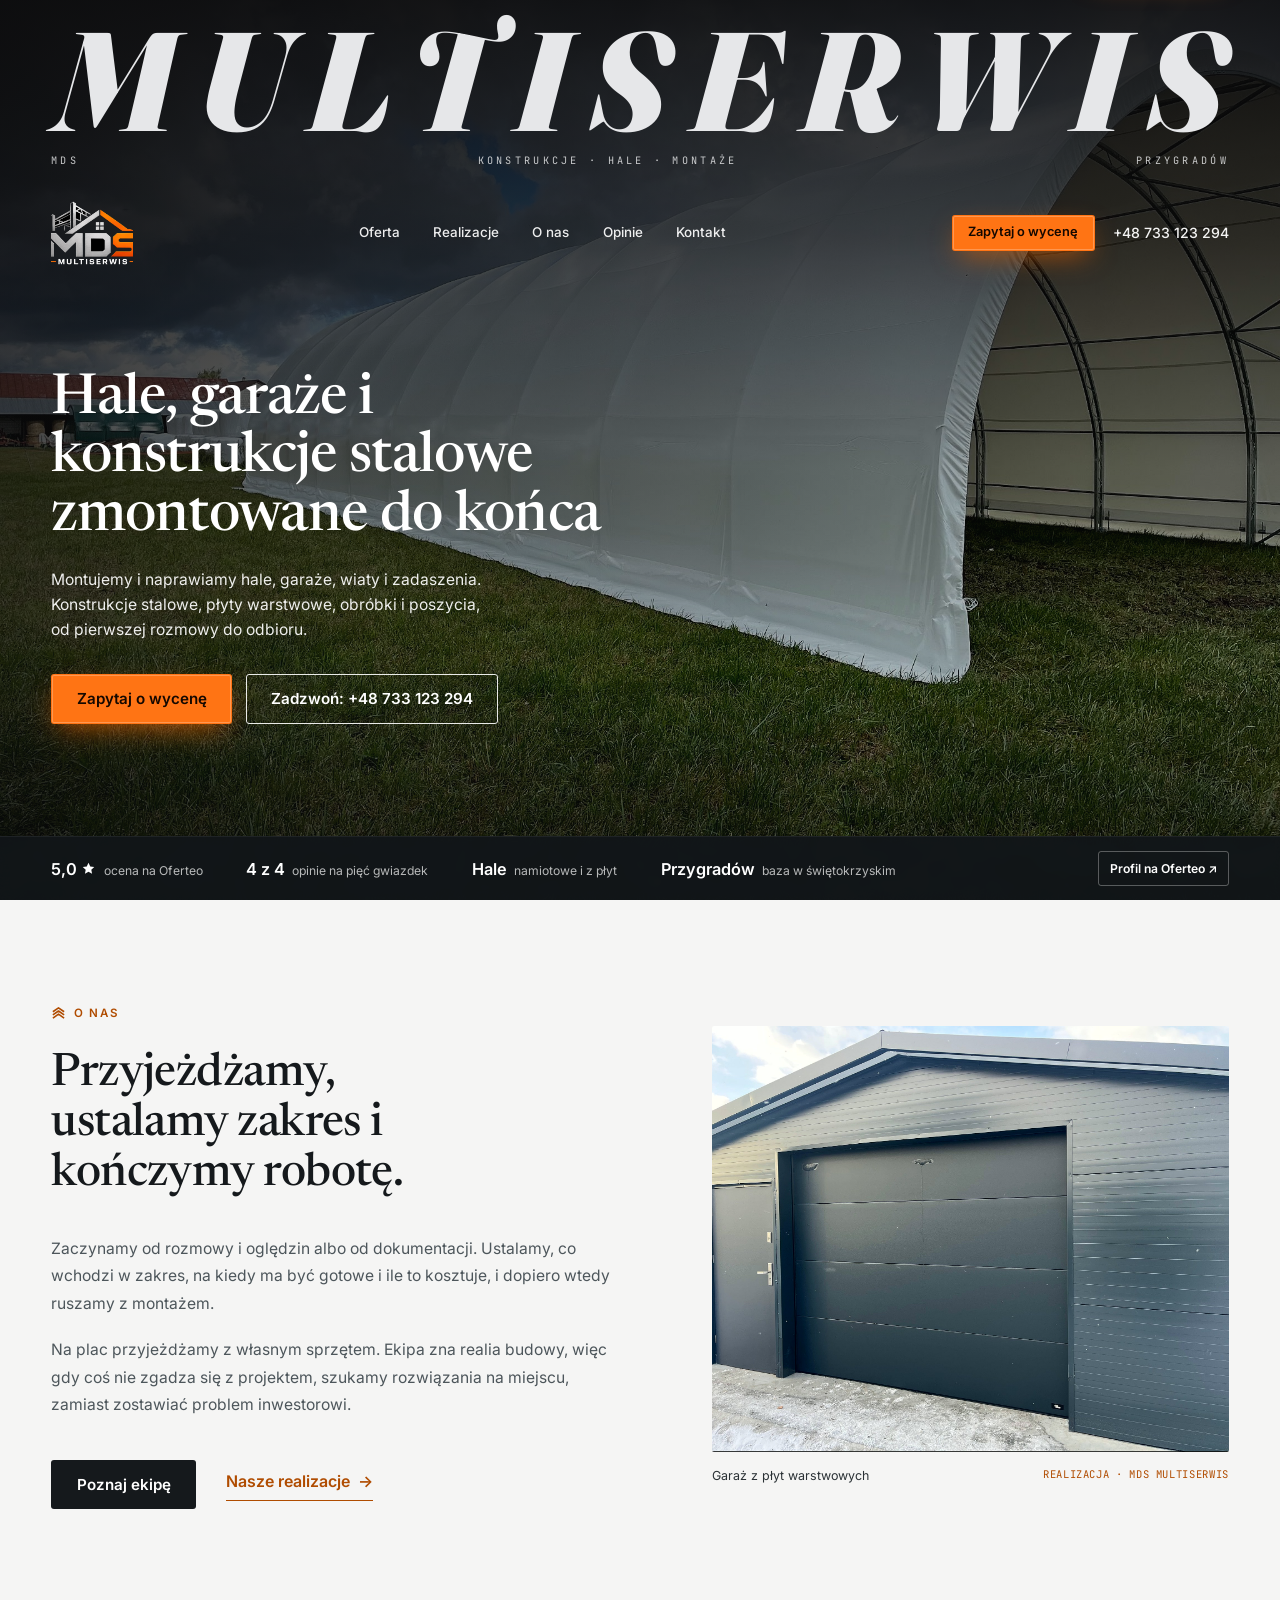
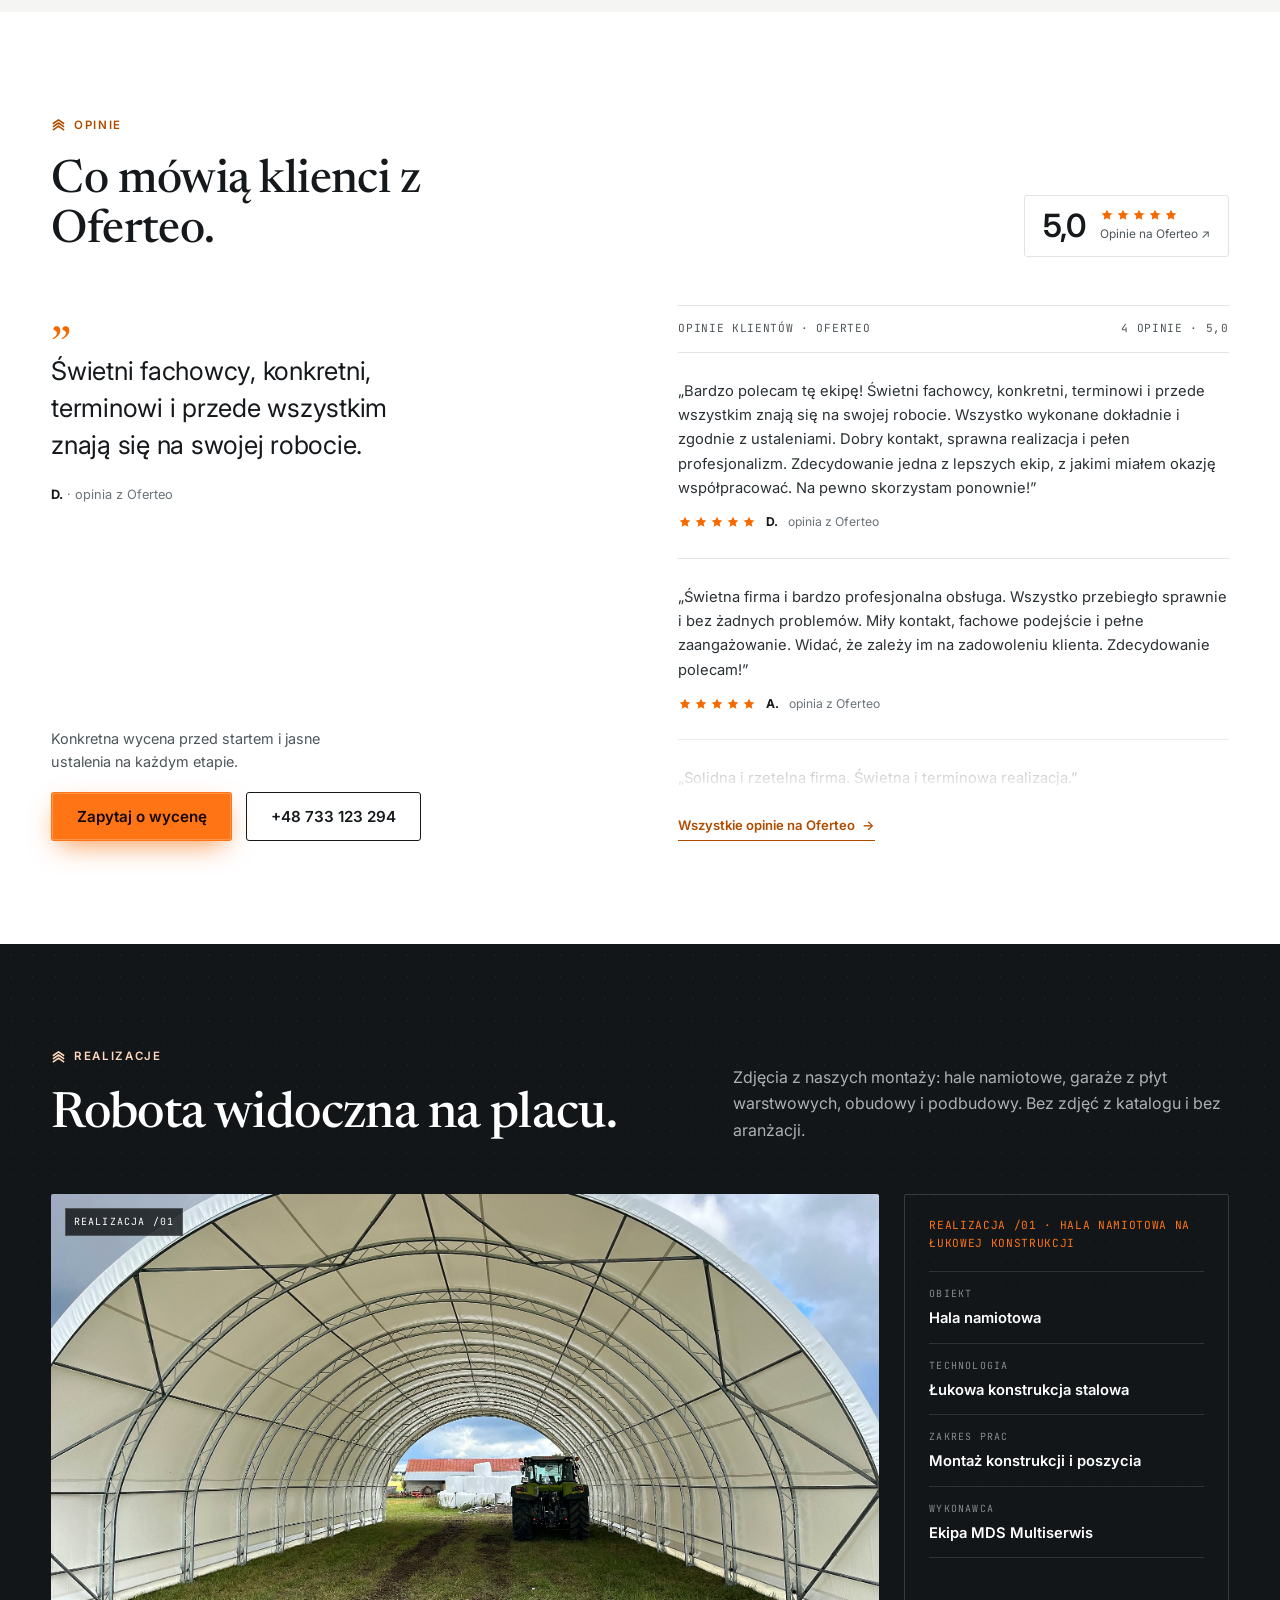
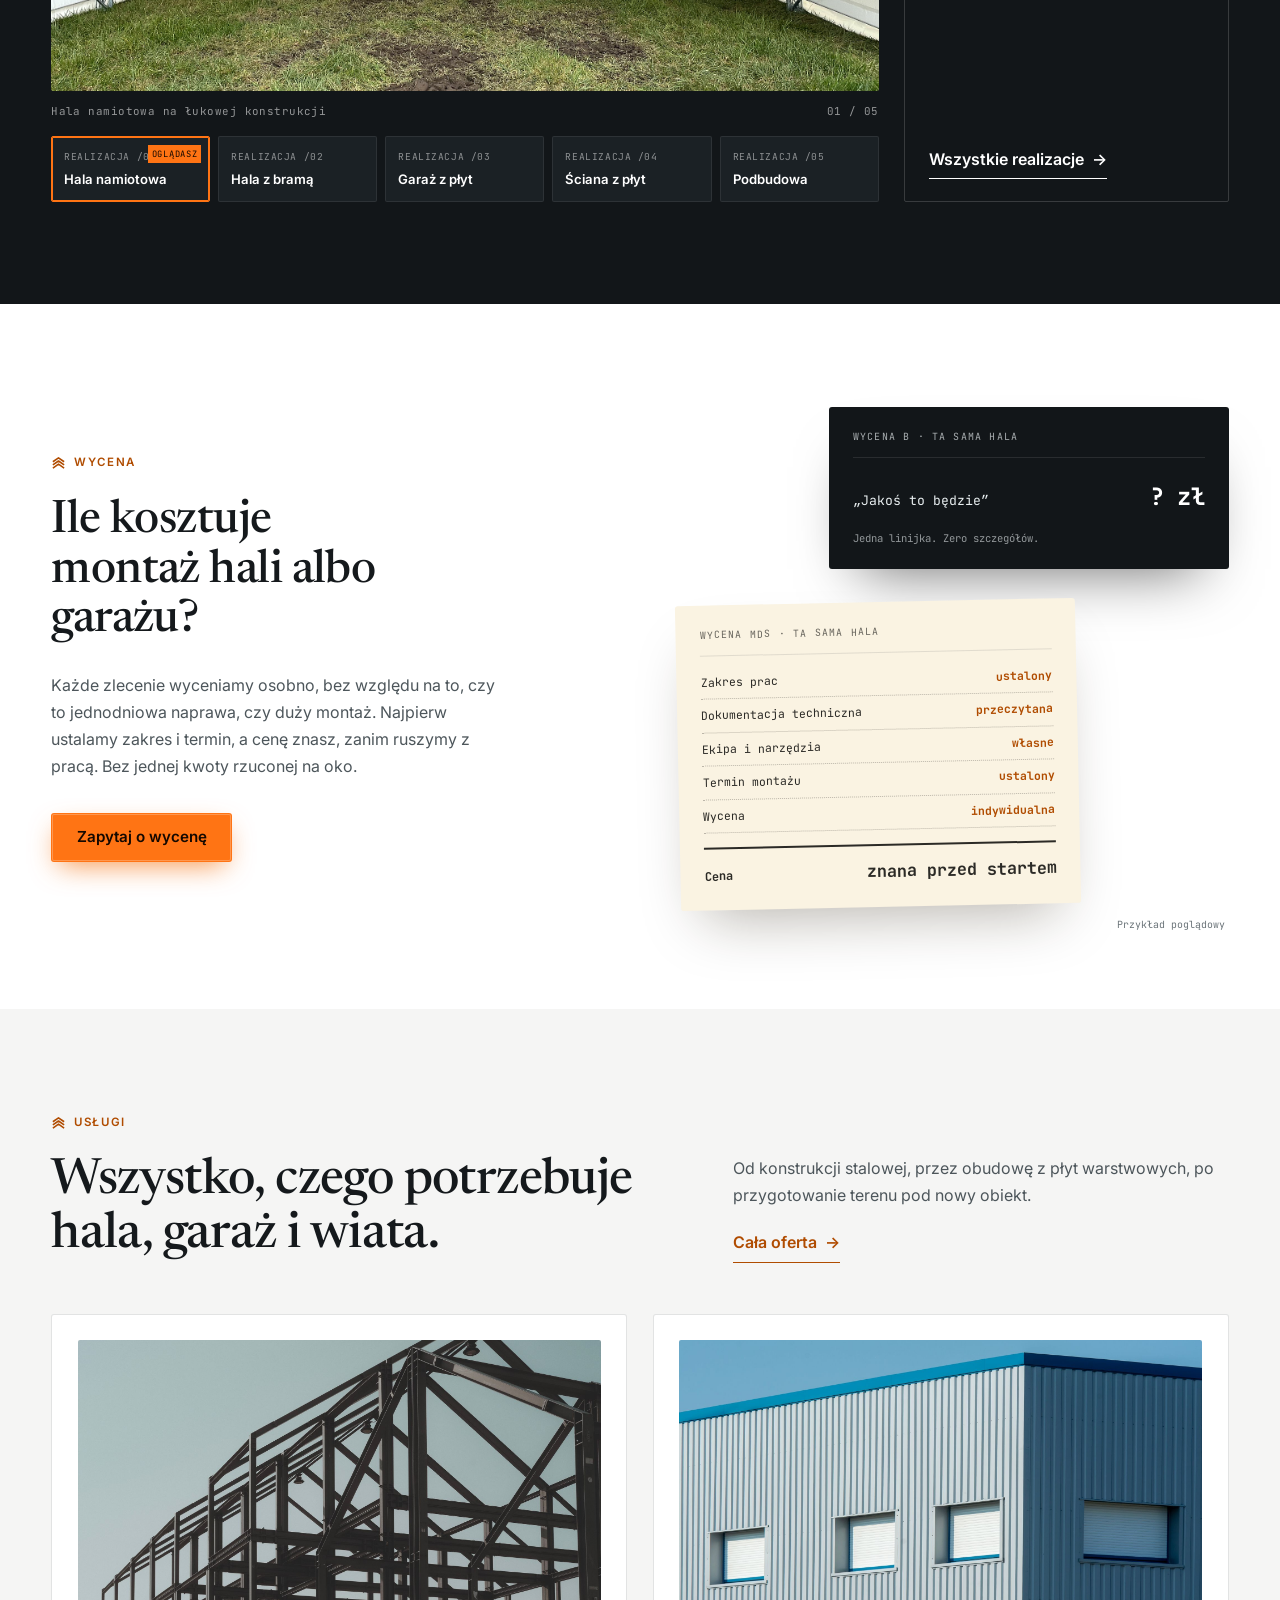
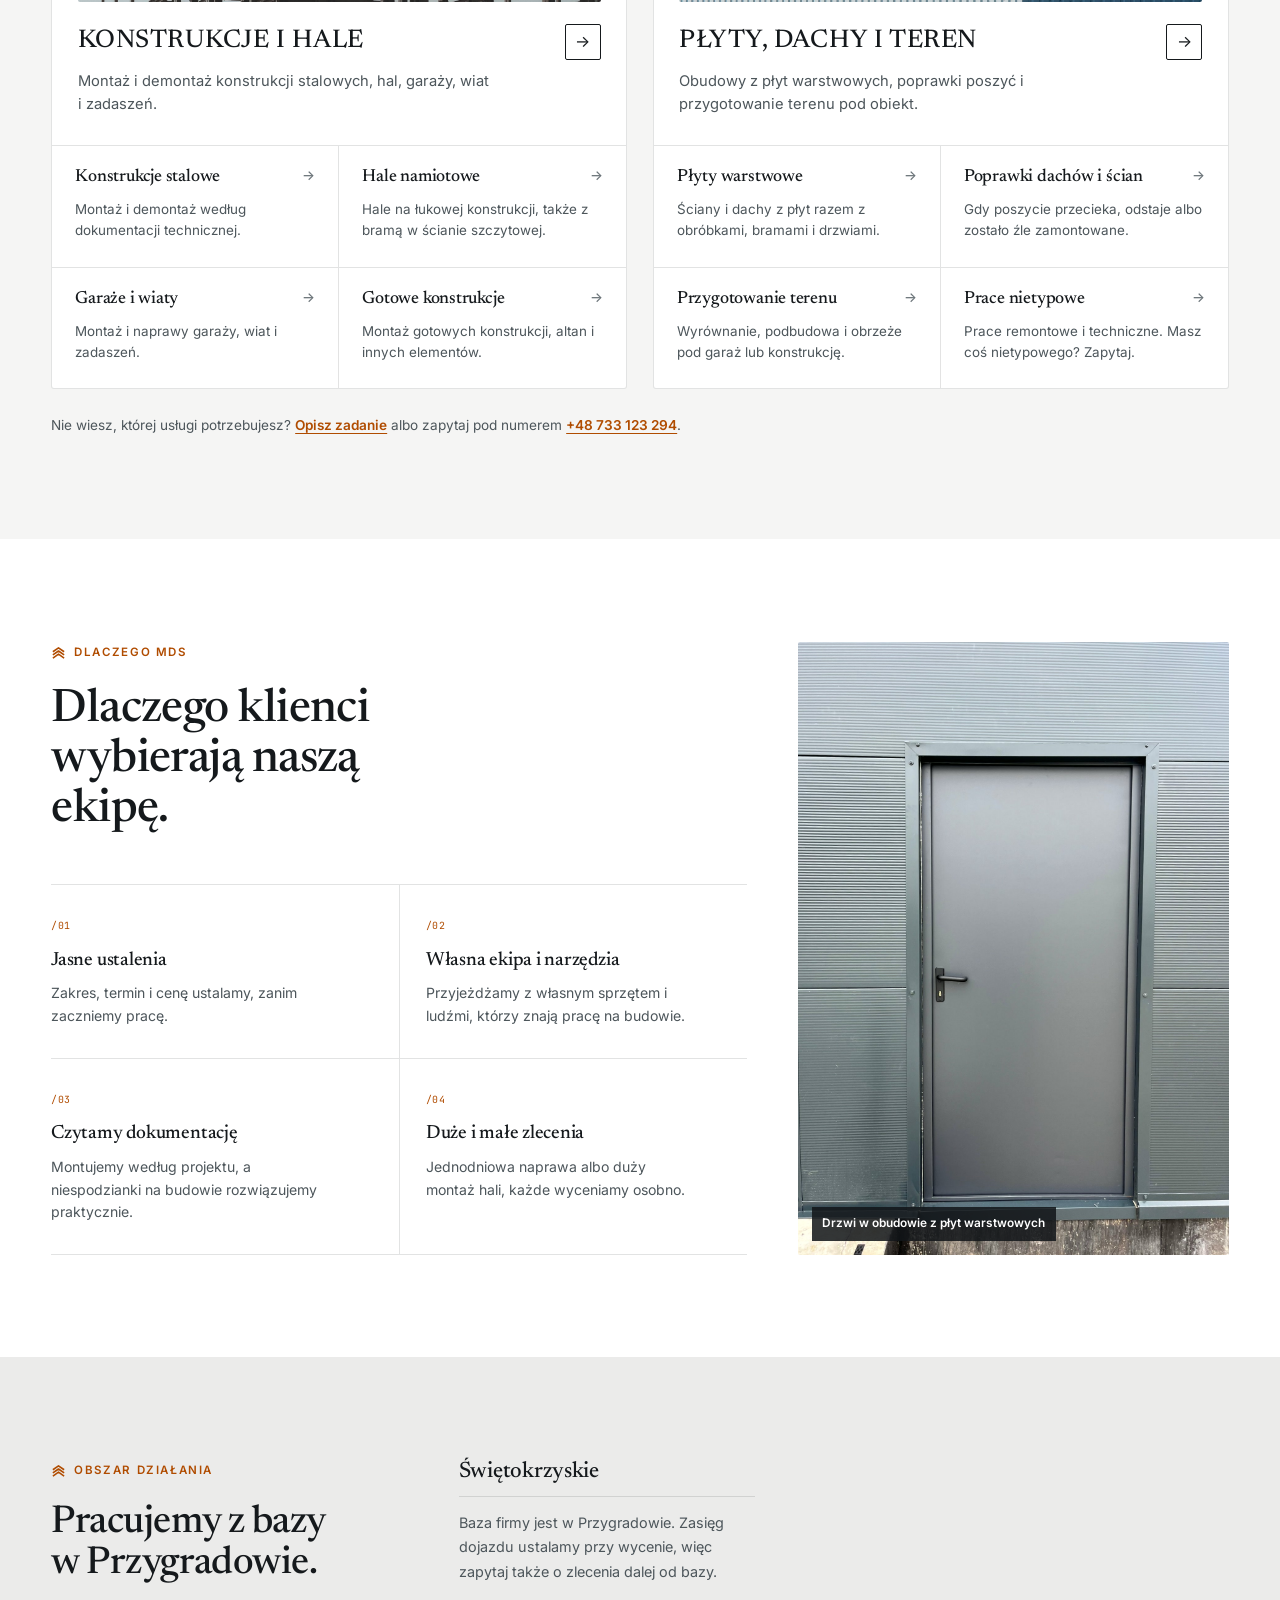
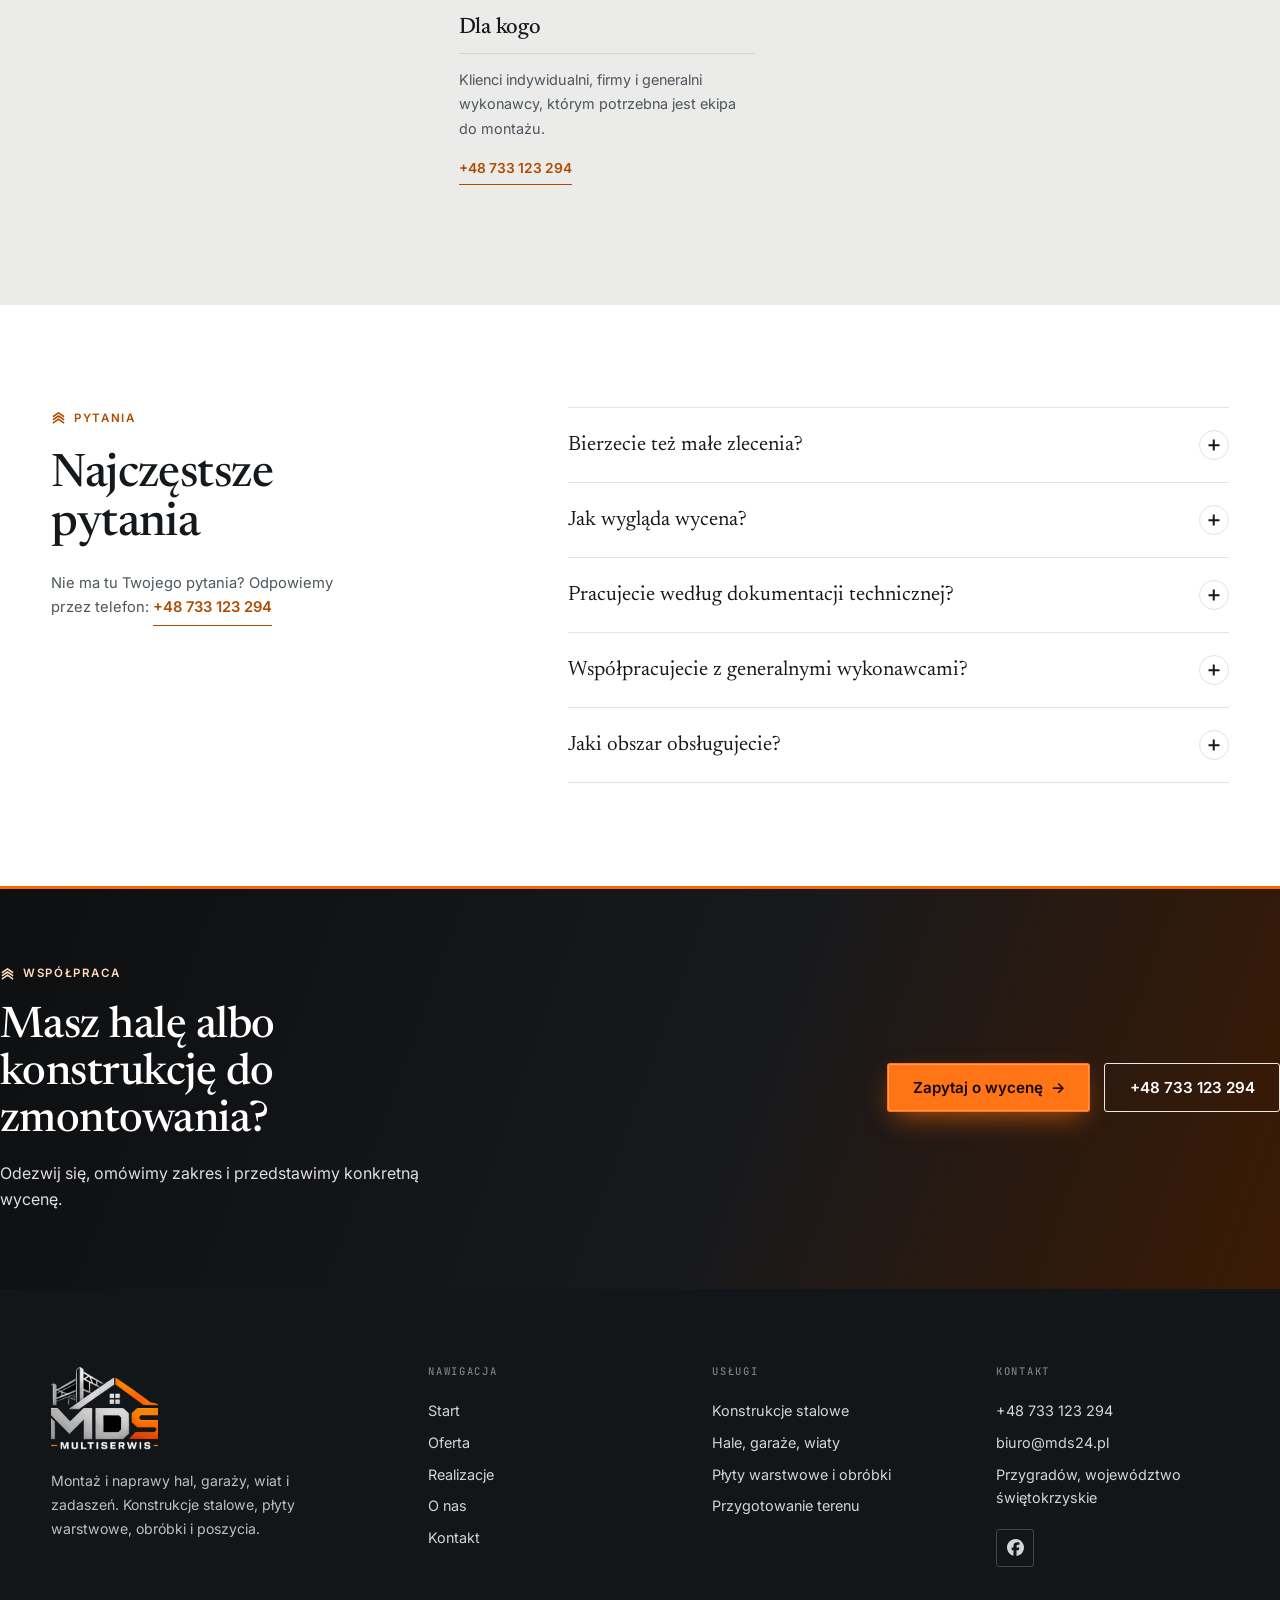
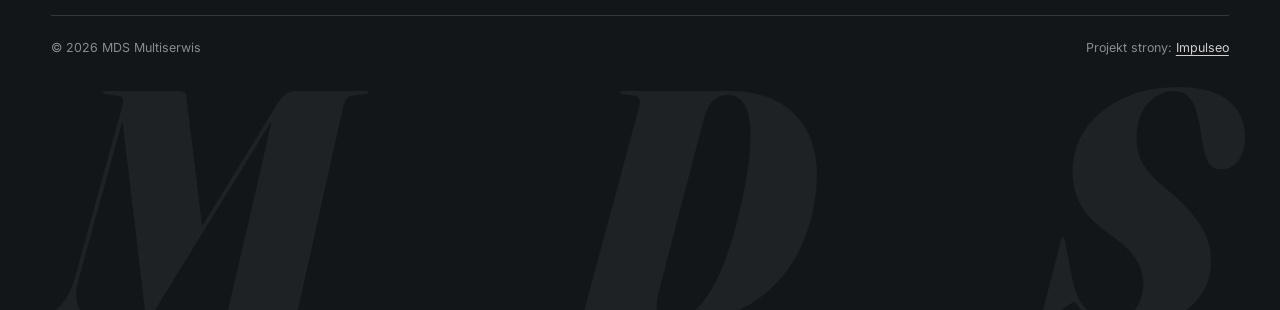
==== commit 97333fbe: "[claude-edit][cmt:1aa0f6a4-a92e-4c23-b739-5e57f2ffc851] Kolory z logo (czerń, pomarańcz, stal) + cie" ====
--- a/index.html
+++ b/index.html
@@ -23,13 +23,13 @@
 <link href="https://fonts.googleapis.com/css2?family=Fraunces:ital,opsz,wght@1,9..144,900&family=Newsreader:opsz,wght@6..72,400;6..72,500&family=Inter:wght@400;500;600;700&family=JetBrains+Mono:wght@400;500;700&display=swap" rel="stylesheet">
 <link rel="stylesheet" href="assets/styles.css?v=sw1">
 <meta name="nb-deploy" content="00809fe85aee">
-<meta name="theme-color" content="#128592">
+<meta name="theme-color" content="#0e0f11">
 </head>
 <body>
 
 <header class="site-header" id="top-bar">
   <div class="sh-in">
-    <a class="brand" href="index.html"><img class="brand-logo" src="img/logo.jpg" alt="MDS Multiserwis - logo" width="1023" height="1023" decoding="async"><span>MDS<small>MULTISERWIS</small></span></a>
+    <a class="brand" href="index.html"><img class="brand-logo" src="img/logo-nav.png" alt="MDS Multiserwis - logo" width="306" height="240" decoding="async"></a>
     <nav class="sh-links" aria-label="Menu">
       <a href="oferta.html">Oferta</a>
       <a href="realizacje.html">Realizacje</a>
@@ -41,7 +41,7 @@
   </div>
 </header>
 <div class="mnav" id="mnav" aria-hidden="true">
-  <div class="mnav-top"><span class="brand" style="color:#fff">MDS<small>MULTISERWIS</small></span><button class="mnav-close" type="button" aria-label="Zamknij menu" data-menu-close>×</button></div>
+  <div class="mnav-top"><span class="brand"><img class="brand-logo" src="img/logo-nav.png" alt="MDS Multiserwis - logo" width="306" height="240" loading="lazy" decoding="async"></span><button class="mnav-close" type="button" aria-label="Zamknij menu" data-menu-close>×</button></div>
   <nav>
     <a href="index.html">Start<span>→</span></a>
     <a href="oferta.html">Oferta<span>→</span></a>
@@ -59,6 +59,7 @@
     <div class="wordmark" aria-hidden="true"><span>M</span><span>U</span><span>L</span><span>T</span><span>I</span><span>S</span><span>E</span><span>R</span><span>W</span><span>I</span><span>S</span></div>
     <div class="wordmark-sub" aria-hidden="true"><span>MDS</span><span>Konstrukcje · Hale · Montaże</span><span>Przygradów</span></div>
     <div class="hero-nav">
+      <a class="brand hero-brand" href="index.html"><img class="brand-logo" src="img/logo-nav.png" alt="MDS Multiserwis - logo" width="306" height="240" decoding="async"></a>
       <nav class="hero-links" aria-label="Menu główne">
         <a href="oferta.html">Oferta</a>
         <a href="realizacje.html">Realizacje</a>
@@ -332,7 +333,7 @@
   <div class="wrap">
     <div class="foot-grid">
       <div class="foot-brand">
-        <a class="brand" href="index.html"><img class="brand-logo" src="img/logo.jpg" alt="MDS Multiserwis" width="1023" height="1023" loading="lazy" decoding="async"><span>MDS<small>MULTISERWIS</small></span></a>
+        <a class="brand" href="index.html"><img class="brand-logo" src="img/logo-nav.png" alt="MDS Multiserwis - logo" width="306" height="240" loading="lazy" decoding="async"></a>
         <p>Montaż i naprawy hal, garaży, wiat i zadaszeń. Konstrukcje stalowe, płyty warstwowe, obróbki i poszycia.</p>
       </div>
       <div class="col">
--- a/assets/styles.css
+++ b/assets/styles.css
@@ -2,22 +2,22 @@
    wielki znak w hero, ciemny pas faktów, przeglądarka realizacji, karuzela z łukiem). */
 
 :root{
-  --teal:#128592;
-  --teal-d:#0d6670;
-  --teal-dd:#0a4d55;
-  --glow:#5fe0da;
-  --glow-d:#3cc9c3;
-  --accent:#128592;
-  --accent-d:#0d6670;
+  --teal:#f46a00;
+  --teal-d:#b04c00;
+  --teal-dd:#0e0f11;
+  --glow:#ff7414;
+  --glow-d:#e05f00;
+  --accent:#f46a00;
+  --accent-d:#b04c00;
   --ink:#15191c;
   --ink-2:#2a3135;
   --ink-soft:#4d565b;
   --muted:#6b7479;
   --ink-deep:#121619;
-  --paper:#f7f6f1;
-  --paper-sunken:#efede6;
+  --paper:#f5f5f4;
+  --paper-sunken:#ebebea;
   --white:#ffffff;
-  --cream:#f6efe1;
+  --cream:#e6e7e9;
   --hairline:rgba(21,25,28,.12);
   --hairline-d:rgba(255,255,255,.14);
   --serif:"Newsreader","Georgia",serif;
@@ -27,7 +27,7 @@
   --wrap:1320px;
   --gut:clamp(20px,4vw,56px);
   --ease:cubic-bezier(.2,.7,.2,1);
-  --nav-h:68px;
+  --nav-h:76px;
 }
 
 *,*::before,*::after{box-sizing:border-box}
@@ -45,14 +45,14 @@
 .btn{display:inline-flex;align-items:center;justify-content:center;gap:.55em;font-family:var(--sans);font-weight:600;
   font-size:.95rem;line-height:1;padding:1.05em 1.6em;border-radius:3px;border:1px solid transparent;cursor:pointer;
   transition:background .25s var(--ease),box-shadow .25s var(--ease),transform .25s var(--ease),color .25s,border-color .25s;white-space:nowrap}
-.btn-glow{background:var(--glow);color:#06292d;box-shadow:0 0 0 1px rgba(255,255,255,.25) inset,0 10px 28px -8px rgba(95,224,218,.75)}
-.btn-glow:hover{background:#7ff0ea;transform:translateY(-1px);box-shadow:0 0 0 1px rgba(255,255,255,.35) inset,0 14px 34px -8px rgba(95,224,218,.9)}
+.btn-glow{background:var(--glow);color:#140800;box-shadow:0 0 0 1px rgba(255,255,255,.25) inset,0 10px 28px -8px rgba(244,106,0,.75)}
+.btn-glow:hover{background:#ff8a3a;transform:translateY(-1px);box-shadow:0 0 0 1px rgba(255,255,255,.35) inset,0 14px 34px -8px rgba(244,106,0,.9)}
 .btn-line{border-color:rgba(255,255,255,.9);color:#fff;background:transparent}
 .btn-line:hover{background:rgba(255,255,255,.1)}
 .btn-line-dark{border-color:var(--ink);color:var(--ink);background:transparent}
 .btn-line-dark:hover{background:var(--ink);color:#fff}
 .btn-dark{background:var(--ink);color:#fff}
-.btn-dark:hover{background:var(--teal-dd)}
+.btn-dark:hover{background:var(--teal-d)}
 .btn-sm{font-size:.8rem;padding:.85em 1.2em}
 .link-u{display:inline-flex;align-items:center;gap:.5em;font-weight:600;color:var(--teal-d);padding-bottom:.35em;
   border-bottom:1.5px solid currentColor;transition:gap .25s var(--ease)}
@@ -63,7 +63,7 @@
 .eyebrow{display:inline-flex;align-items:center;gap:.7em;font-family:var(--sans);font-size:.72rem;font-weight:600;
   letter-spacing:.14em;text-transform:uppercase;color:var(--teal-d)}
 .eyebrow svg{width:15px;height:15px;flex:none}
-.on-dark .eyebrow,.eyebrow.on-dark{color:#e9f7f6}
+.on-dark .eyebrow,.eyebrow.on-dark{color:#ffd9bd}
 .mono{font-family:var(--mono);font-size:.72rem;letter-spacing:.06em;text-transform:uppercase}
 
 /* ---------- HERO ---------- */
@@ -71,15 +71,15 @@
 .hero-bg{position:absolute;inset:0;z-index:-2;width:100%;height:100%;object-fit:cover;object-position:60% 60%}
 .hero::before{content:"";position:absolute;inset:0;z-index:-1;
   background:
-    linear-gradient(180deg,rgba(18,133,146,.94) 0%,rgba(18,133,146,.72) 26%,rgba(14,104,114,.34) 52%,rgba(8,28,32,.30) 74%,rgba(8,20,24,.62) 100%),
-    linear-gradient(90deg,rgba(9,52,58,.55) 0%,rgba(9,52,58,.18) 45%,rgba(9,52,58,0) 70%)}
+    linear-gradient(180deg,rgba(10,10,11,.94) 0%,rgba(10,10,11,.74) 26%,rgba(12,12,13,.36) 52%,rgba(12,12,13,.30) 74%,rgba(8,8,9,.66) 100%),
+    linear-gradient(90deg,rgba(10,10,11,.58) 0%,rgba(10,10,11,.2) 45%,rgba(10,10,11,0) 70%)}
 .hero-top{padding:clamp(10px,1.4vw,22px) var(--gut) 0;max-width:1600px;margin:0 auto;width:100%}
 .wordmark{display:flex;justify-content:space-between;align-items:flex-end;font-family:var(--mark);font-style:italic;font-weight:900;
   color:var(--cream);font-size:min(11.6rem,calc((100vw - 2 * var(--gut)) / 8.4));line-height:.9;letter-spacing:0;padding:0 .02em;
   font-variation-settings:"SOFT" 0,"WONK" 1,"opsz" 144;user-select:none}
 .wordmark span{display:block}
 .wordmark-sub{display:flex;justify-content:space-between;margin-top:.55rem;font-family:var(--mono);font-size:clamp(.6rem,.8vw,.78rem);
-  letter-spacing:.32em;text-transform:uppercase;color:rgba(246,239,225,.85)}
+  letter-spacing:.32em;text-transform:uppercase;color:rgba(230,231,233,.85)}
 .hero-nav{display:flex;align-items:center;justify-content:space-between;gap:24px;margin-top:clamp(14px,2vw,28px);padding:6px 0}
 .hero-links{display:flex;gap:clamp(18px,2.6vw,40px);font-size:.84rem;font-weight:500}
 .hero-links a{opacity:.92;transition:opacity .2s}
@@ -102,21 +102,26 @@
 .factbar .fb-right a:hover{background:rgba(255,255,255,.08)}
 
 /* ---------- nagłówek przyklejony ---------- */
-.site-header{position:fixed;top:0;left:0;right:0;z-index:80;background:rgba(255,255,255,.96);backdrop-filter:saturate(160%) blur(10px);
-  border-bottom:1px solid var(--hairline);transform:translateY(-102%);transition:transform .45s var(--ease)}
+.site-header{position:fixed;top:0;left:0;right:0;z-index:80;background:rgba(11,11,12,.97);color:#fff;backdrop-filter:saturate(160%) blur(10px);
+  border-bottom:2px solid var(--teal);transform:translateY(-102%);transition:transform .45s var(--ease)}
 .site-header.is-on,.site-header.is-static{transform:none}
 .site-header.is-static{position:sticky}
 .sh-in{max-width:1600px;margin:0 auto;padding:0 var(--gut);height:var(--nav-h);display:flex;align-items:center;gap:28px}
 .brand{display:flex;align-items:center;gap:12px;font-family:var(--mark);font-style:italic;font-weight:900;font-size:1.35rem;letter-spacing:.01em}
-.brand-logo{width:46px;height:46px;border-radius:4px;object-fit:cover}
+.brand{flex:none;line-height:0}
+.brand-logo{height:54px;width:auto;max-width:none;display:block}
+.hero-brand .brand-logo{height:clamp(52px,5vw,68px)}
+.foot-brand .brand-logo{height:84px}
+.mnav .brand-logo{height:50px}
 .brand small{display:block;font-family:var(--mono);font-style:normal;font-weight:500;font-size:.6rem;letter-spacing:.22em;color:var(--muted);margin-top:2px}
 .sh-links{display:flex;gap:clamp(16px,2vw,32px);font-size:.86rem;font-weight:500;margin-left:clamp(10px,3vw,48px)}
-.sh-links a{color:var(--ink-2);position:relative;padding:6px 0}
+.sh-links a{color:rgba(255,255,255,.8);position:relative;padding:6px 0}
 .sh-links a::after{content:"";position:absolute;left:0;right:0;bottom:0;height:1.5px;background:var(--teal);transform:scaleX(0);transform-origin:left;transition:transform .3s var(--ease)}
 .sh-links a:hover::after,.sh-links a[aria-current="page"]::after{transform:scaleX(1)}
-.sh-links a[aria-current="page"]{color:var(--ink)}
+.sh-links a:hover,.sh-links a[aria-current="page"]{color:#fff}
 .sh-cta{margin-left:auto;display:flex;align-items:center;gap:16px;font-size:.86rem}
-.sh-cta .tel{font-weight:600;color:var(--ink-2)}
+.sh-cta .tel{font-weight:600;color:#fff}
+.site-header .burger{color:#fff}
 .burger{display:none;width:44px;height:44px;border:0;background:transparent;cursor:pointer;margin-left:auto;padding:10px;color:inherit}
 .burger span{display:block;height:2px;background:currentColor;margin:5px 0;border-radius:2px;transition:transform .3s,opacity .3s}
 .mnav{position:fixed;inset:0;z-index:120;background:var(--ink-deep);color:#fff;display:flex;flex-direction:column;padding:22px var(--gut) 40px;
@@ -199,7 +204,7 @@
 .job strong{display:block;margin-top:6px;font-size:.82rem;font-weight:600;line-height:1.25}
 .job:hover{background:#222a2f}
 .job.on{border-color:var(--glow);box-shadow:0 0 0 1px var(--glow) inset}
-.job.on::after{content:"Oglądasz";position:absolute;right:8px;top:8px;background:var(--glow);color:#06292d;font-family:var(--mono);font-size:.55rem;letter-spacing:.08em;text-transform:uppercase;padding:.2em .45em}
+.job.on::after{content:"Oglądasz";position:absolute;right:8px;top:8px;background:var(--glow);color:#140800;font-family:var(--mono);font-size:.55rem;letter-spacing:.08em;text-transform:uppercase;padding:.2em .45em}
 .spec{border:1px solid rgba(255,255,255,.16);padding:22px 24px;display:flex;flex-direction:column;border-radius:2px}
 .spec-t{font-family:var(--mono);font-size:.7rem;letter-spacing:.06em;text-transform:uppercase;color:var(--glow);padding-bottom:18px;border-bottom:1px solid rgba(255,255,255,.12);line-height:1.6}
 .spec dl{margin:0}
@@ -287,8 +292,8 @@
 .faq details p{padding:0 0 24px;color:var(--ink-soft);max-width:62ch;line-height:1.7}
 
 /* CTA + stopka */
-.cta-band{background:var(--teal);color:#fff;position:relative;overflow:hidden;isolation:isolate}
-.cta-band::before{content:"";position:absolute;inset:0;z-index:-1;background:linear-gradient(110deg,var(--teal-dd) 0%,var(--teal) 55%,#17a2ad 100%)}
+.cta-band{background:var(--teal-dd);color:#fff;position:relative;overflow:hidden;isolation:isolate}
+.cta-band::before{content:"";position:absolute;inset:0;z-index:-1;background:linear-gradient(110deg,#0e0f11 0%,#18191c 58%,#3b1a04 100%);border-top:3px solid var(--teal)}
 .cta-in{display:flex;justify-content:space-between;align-items:center;gap:2rem;flex-wrap:wrap;padding:clamp(3.5rem,6vw,5.5rem) 0}
 .cta-in h2{font-size:clamp(2rem,3.4vw,3.2rem);max-width:17ch}
 .cta-in p{margin-top:1rem;color:rgba(255,255,255,.86);max-width:44ch}
@@ -304,7 +309,7 @@
 .foot-soc{display:flex;gap:10px;margin-top:1rem}
 .soc{width:38px;height:38px;border:1px solid rgba(255,255,255,.2);border-radius:3px;display:grid !important;place-items:center;padding:0 !important;transition:background .2s,border-color .2s}
 .soc svg{width:17px;height:17px}
-.soc:hover{background:var(--glow);border-color:var(--glow);color:#06292d}
+.soc:hover{background:var(--glow);border-color:var(--glow);color:#140800}
 .foot-bot{display:flex;justify-content:space-between;gap:1rem;flex-wrap:wrap;padding:22px 0;font-size:.78rem;color:rgba(255,255,255,.5)}
 .foot-credit{color:rgba(255,255,255,.8);text-decoration:underline;text-underline-offset:3px}
 .foot-mark{font-family:var(--mark);font-style:italic;font-weight:900;color:rgba(255,255,255,.05);font-size:clamp(6rem,26vw,24rem);line-height:.75;
@@ -314,7 +319,7 @@
 .stopklatka{position:relative;height:min(72vh,600px);overflow:hidden;clip-path:inset(0);background:var(--ink-deep)}
 .stopklatka .stk-bg{position:fixed;inset:0;background-size:cover;background-position:center}
 .stopklatka .stk-cap{position:absolute;left:0;right:0;bottom:0;margin:0;display:flex;justify-content:space-between;gap:1rem;flex-wrap:wrap;
-  padding:28px var(--gut) 24px;color:#fff;font-size:.9rem;font-weight:600;background:linear-gradient(0deg,rgba(8,20,24,.7),transparent)}
+  padding:28px var(--gut) 24px;color:#fff;font-size:.9rem;font-weight:600;background:linear-gradient(0deg,rgba(8,8,9,.72),transparent)}
 .stopklatka .stk-cap .mono{color:var(--glow)}
 @media (max-width:700px){.stopklatka{height:52vh}}
 @supports not (clip-path:inset(0)){.stopklatka .stk-bg{position:absolute}}
@@ -323,9 +328,9 @@
 .pagehead{position:relative;isolation:isolate;color:#fff;padding:clamp(7rem,12vw,10rem) 0 clamp(3.5rem,6vw,5.5rem);overflow:hidden;background:var(--teal-dd);min-height:56vh;min-height:56svh;display:flex;align-items:flex-end}
 .pagehead>img{position:absolute;inset:0;width:100%;height:100%;object-fit:cover;z-index:-2}
 .pagehead::before{content:"";position:absolute;inset:0;z-index:-1;
-  background:linear-gradient(180deg,rgba(18,133,146,.88) 0%,rgba(14,104,114,.55) 45%,rgba(8,22,26,.7) 100%),linear-gradient(90deg,rgba(9,52,58,.5),rgba(9,52,58,0) 65%)}
+  background:linear-gradient(180deg,rgba(10,10,11,.88) 0%,rgba(12,12,13,.55) 45%,rgba(8,8,9,.72) 100%),linear-gradient(90deg,rgba(10,10,11,.55),rgba(10,10,11,0) 65%)}
 .pagehead .wrap{width:100%}
-.pagehead .eyebrow{color:#e9f7f6}
+.pagehead .eyebrow{color:#ffd9bd}
 .pagehead h1{font-size:clamp(2.6rem,5.4vw,5rem);margin-top:1.1rem;max-width:16ch;text-wrap:balance}
 .pagehead p{margin-top:1.2rem;max-width:52ch;color:rgba(255,255,255,.9);font-size:1.02rem}
 .crumbs{font-family:var(--mono);font-size:.66rem;letter-spacing:.12em;text-transform:uppercase;color:rgba(255,255,255,.7);margin-bottom:1.6rem}
@@ -434,7 +439,7 @@
   .sticky-call.schowany{transform:translateY(110%);opacity:0;pointer-events:none}
   .sticky-call a{padding:15px 8px;text-align:center;font-weight:700;font-size:.95rem;display:flex;align-items:center;justify-content:center;gap:.45em}
   .sticky-call .sc-call{color:#fff}
-  .sticky-call .sc-quote{background:var(--glow);color:#06292d}
+  .sticky-call .sc-quote{background:var(--glow);color:#140800}
   body{padding-bottom:calc(54px + env(safe-area-inset-bottom))}
   .demo-wazne{top:auto;bottom:70px;right:10px}
 }
